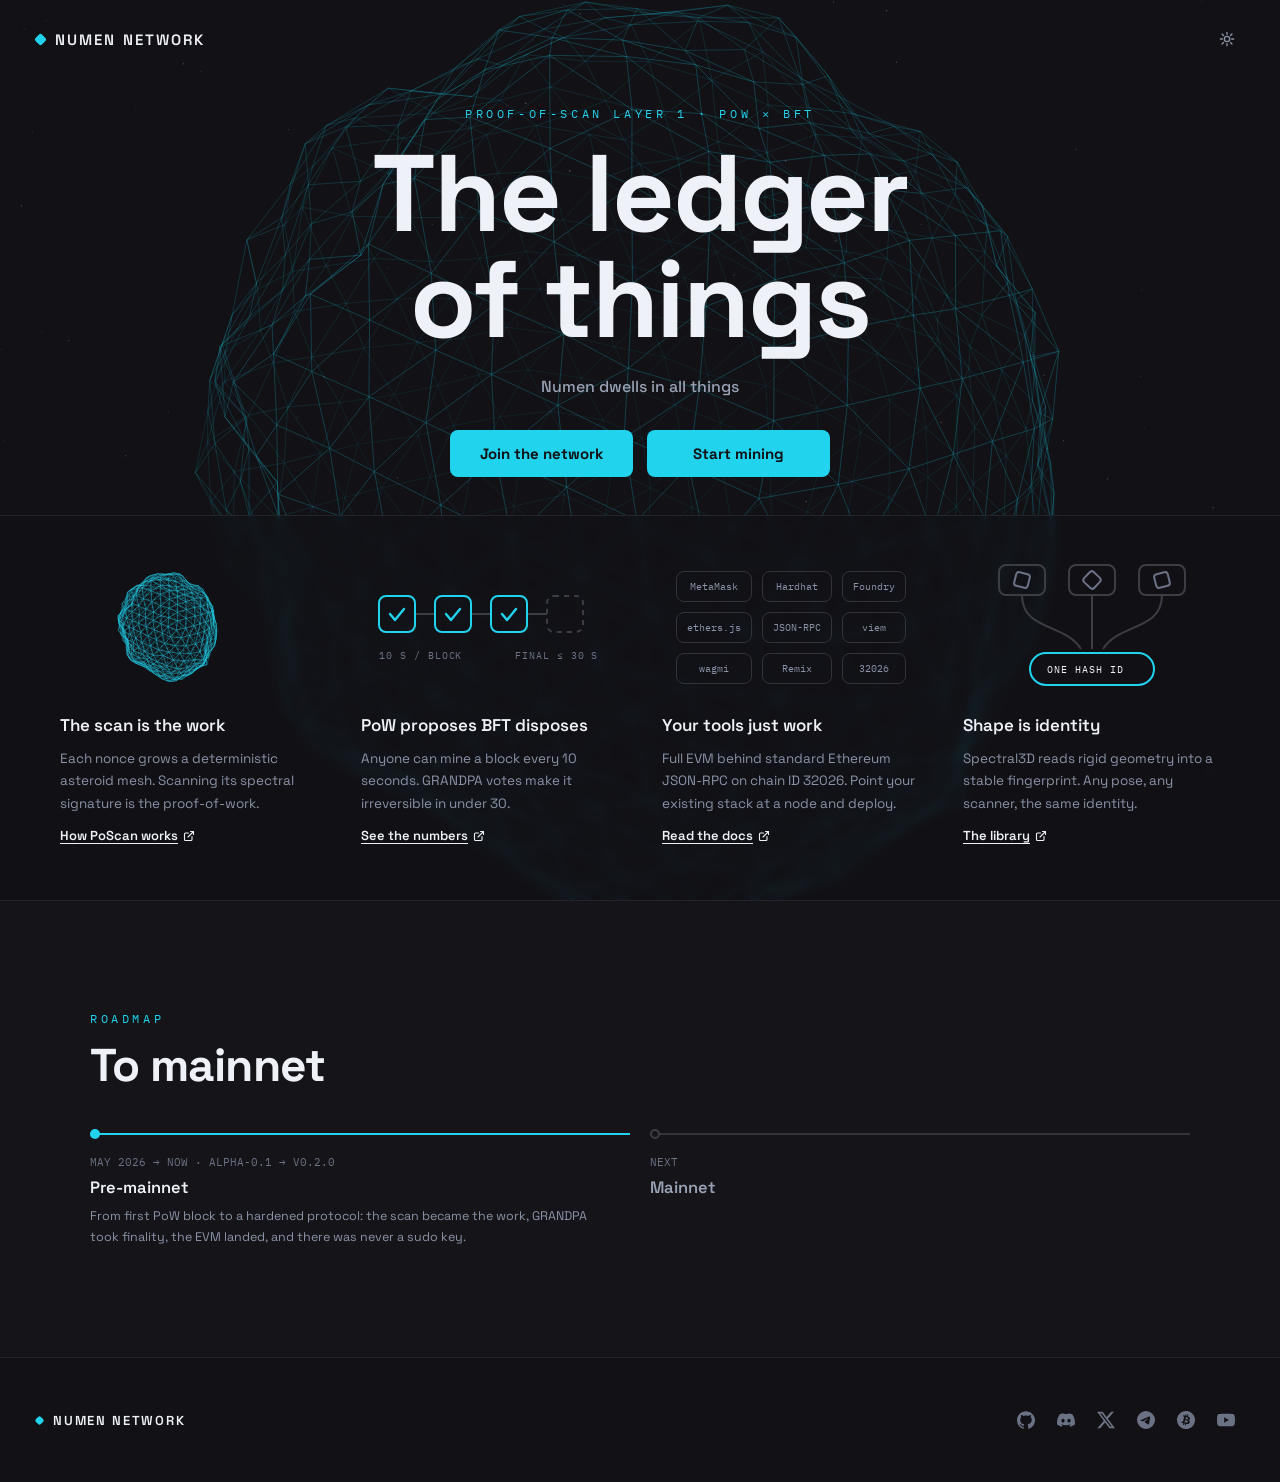
==== index.html @ ad9d14f1 "Initial commit" ====
<!DOCTYPE html>
<html lang="en">
<head>
<meta charset="utf-8">
<meta name="viewport" content="width=device-width, initial-scale=1">
<title>Numen · Proof-of-Scan Layer 1</title>
<meta name="description" content="Every nonce grows a unique 3D asteroid, and its spectral scan is the proof. 10-second blocks, BFT finality, full EVM.">
<meta property="og:type" content="website">
<meta property="og:title" content="Numen · Proof-of-Scan Layer 1">
<meta property="og:description" content="Every nonce grows a unique 3D asteroid, and its spectral scan is the proof. 10-second blocks, BFT finality, full EVM.">
<meta property="og:url" content="https://numen-network.org/">
<meta property="og:image" content="https://numen-network.org/og.png">
<meta name="twitter:card" content="summary_large_image">
<meta name="twitter:site" content="@numen_network">
<link rel="canonical" href="https://numen-network.org/">
<link rel="icon" href="data:image/svg+xml,%3Csvg xmlns='http://www.w3.org/2000/svg' viewBox='0 0 16 16'%3E%3Crect x='4' y='4' width='8' height='8' rx='1.5' fill='%2322d3ee' transform='rotate(45 8 8)'/%3E%3C/svg%3E">
<link rel="preconnect" href="https://fonts.googleapis.com">
<link rel="preconnect" href="https://fonts.gstatic.com" crossorigin>
<link href="https://fonts.googleapis.com/css2?family=Space+Grotesk:wght@500;600;700&family=IBM+Plex+Mono:wght@400;500&display=swap" rel="stylesheet">
<link rel="stylesheet" href="style.css">
<script>if (localStorage.getItem('numen-theme') === 'light') document.documentElement.dataset.theme = 'light';</script>
<script src="asteroid.js" defer></script>
</head>
<body>

<canvas id="sky"></canvas>

<div class="page">

  <nav class="nav">
    <a class="logo" href="index.html">
      <div class="logo-mark"></div>
      <span class="logo-name">NUMEN network</span>
    </a>
    <button class="theme-toggle" type="button" aria-label="Toggle theme">
      <svg class="ic-sun" width="16" height="16" viewBox="0 0 24 24" fill="none" stroke="currentColor" stroke-width="2" stroke-linecap="round"><circle cx="12" cy="12" r="4"/><path d="M12 2v3M12 19v3M2 12h3M19 12h3M4.6 4.6l2.1 2.1M17.3 17.3l2.1 2.1M19.4 4.6l-2.1 2.1M6.7 17.3l-2.1 2.1"/></svg>
      <svg class="ic-moon" width="16" height="16" viewBox="0 0 24 24" fill="none" stroke="currentColor" stroke-width="2" stroke-linecap="round" stroke-linejoin="round"><path d="M21 12.8A9 9 0 1 1 11.2 3a7 7 0 0 0 9.8 9.8z"/></svg>
    </button>
  </nav>

  <main>

    <div class="first">

    <header class="hero">
      <div class="hero-inner">
        <div class="kicker">Proof-of-Scan Layer 1 · PoW × BFT</div>
        <h1>The ledger<br>of things</h1>
        <p class="hero-sub">Numen dwells in all things</p>
        <div class="cta-row">
          <a class="btn-primary" href="network.html#join">Join the network</a>
          <a class="btn-primary" href="network.html#mine">Start mining</a>
        </div>
      </div>
    </header>

    <section id="network" class="cards">
      <div class="cards-grid">

        <div class="item">
          <div class="item-vis">
            <canvas id="rock" width="260" height="150"></canvas>
          </div>
          <h3>The scan is the work</h3>
          <p>Each nonce grows a deterministic asteroid mesh. Scanning its spectral signature is the proof-of-work.</p>
          <a class="item-link" href="network.html#poscan">How PoScan works<svg width="12" height="12" viewBox="0 0 24 24" fill="none" stroke="currentColor" stroke-width="2.2" stroke-linecap="round" stroke-linejoin="round"><path d="M18 13v6a2 2 0 0 1-2 2H5a2 2 0 0 1-2-2V8a2 2 0 0 1 2-2h6"/><path d="M15 3h6v6M10 14 21 3"/></svg></a>
        </div>

        <div class="item">
          <div class="item-vis">
            <svg width="230" height="130" viewBox="0 0 230 130" fill="none">
              <path d="M40 52h20M96 52h20M152 52h20" style="stroke:var(--line4)" stroke-width="2"/>
              <rect x="4" y="34" width="36" height="36" rx="7" style="stroke:var(--accent)" stroke-width="2" fill="none"/>
              <rect x="60" y="34" width="36" height="36" rx="7" style="stroke:var(--accent)" stroke-width="2" fill="none"/>
              <rect x="116" y="34" width="36" height="36" rx="7" style="stroke:var(--accent)" stroke-width="2" fill="none"/>
              <rect x="172" y="34" width="36" height="36" rx="7" style="stroke:var(--line4)" stroke-width="2" stroke-dasharray="5 5" fill="none"/>
              <path d="M15 52l5 6 9-11" style="stroke:var(--accent)" stroke-width="2.4" stroke-linecap="round" stroke-linejoin="round"/>
              <path d="M71 52l5 6 9-11" style="stroke:var(--accent)" stroke-width="2.4" stroke-linecap="round" stroke-linejoin="round"/>
              <path d="M127 52l5 6 9-11" style="stroke:var(--accent)" stroke-width="2.4" stroke-linecap="round" stroke-linejoin="round"/>
              <text x="4" y="97" class="vis-note">10 S / BLOCK</text>
              <text x="140" y="97" class="vis-note">FINAL ≤ 30 S</text>
            </svg>
          </div>
          <h3>PoW proposes BFT disposes</h3>
          <p>Anyone can mine a block every 10 seconds. GRANDPA votes make it irreversible in under 30.</p>
          <a class="item-link" href="network.html#consensus">See the numbers<svg width="12" height="12" viewBox="0 0 24 24" fill="none" stroke="currentColor" stroke-width="2.2" stroke-linecap="round" stroke-linejoin="round"><path d="M18 13v6a2 2 0 0 1-2 2H5a2 2 0 0 1-2-2V8a2 2 0 0 1 2-2h6"/><path d="M15 3h6v6M10 14 21 3"/></svg></a>
        </div>

        <div class="item">
          <div class="item-vis">
            <div class="tool-grid">
              <span class="tool">MetaMask</span>
              <span class="tool">Hardhat</span>
              <span class="tool">Foundry</span>
              <span class="tool">ethers.js</span>
              <span class="tool">JSON-RPC</span>
              <span class="tool">viem</span>
              <span class="tool">wagmi</span>
              <span class="tool">Remix</span>
              <span class="tool">32026</span>
            </div>
          </div>
          <h3>Your tools just work</h3>
          <p>Full EVM behind standard Ethereum JSON-RPC on chain ID 32026. Point your existing stack at a node and deploy.</p>
          <a class="item-link" href="https://github.com/numen-network/numen#readme" target="_blank" rel="noopener">Read the docs<svg width="12" height="12" viewBox="0 0 24 24" fill="none" stroke="currentColor" stroke-width="2.2" stroke-linecap="round" stroke-linejoin="round"><path d="M18 13v6a2 2 0 0 1-2 2H5a2 2 0 0 1-2-2V8a2 2 0 0 1 2-2h6"/><path d="M15 3h6v6M10 14 21 3"/></svg></a>
        </div>

        <div class="item">
          <div class="item-vis">
            <svg width="230" height="140" viewBox="0 0 230 140" fill="none">
              <rect x="22" y="8" width="46" height="30" rx="7" style="stroke:var(--line4)" stroke-width="2" fill="none"/>
              <rect x="92" y="8" width="46" height="30" rx="7" style="stroke:var(--line4)" stroke-width="2" fill="none"/>
              <rect x="162" y="8" width="46" height="30" rx="7" style="stroke:var(--line4)" stroke-width="2" fill="none"/>
              <rect x="38" y="16" width="14" height="14" rx="3" style="stroke:var(--dim)" stroke-width="2" fill="none" transform="rotate(14 45 23)"/>
              <rect x="108" y="16" width="14" height="14" rx="3" style="stroke:var(--dim)" stroke-width="2" fill="none" transform="rotate(43 115 23)"/>
              <rect x="178" y="16" width="14" height="14" rx="3" style="stroke:var(--dim)" stroke-width="2" fill="none" transform="rotate(76 185 23)"/>
              <path d="M45 38C45 74 88 66 104 92M115 38v54M185 38c0 36-43 28-59 54" style="stroke:var(--line4)" stroke-width="2"/>
              <rect x="53" y="96" width="124" height="32" rx="16" style="stroke:var(--accent)" stroke-width="2" fill="none"/>
              <text x="70" y="116" class="vis-note" style="fill:var(--ink)">ONE HASH ID</text>
            </svg>
          </div>
          <h3>Shape is identity</h3>
          <p>Spectral3D reads rigid geometry into a stable fingerprint. Any pose, any scanner, the same identity.</p>
          <a class="item-link" href="network.html#vision">The library<svg width="12" height="12" viewBox="0 0 24 24" fill="none" stroke="currentColor" stroke-width="2.2" stroke-linecap="round" stroke-linejoin="round"><path d="M18 13v6a2 2 0 0 1-2 2H5a2 2 0 0 1-2-2V8a2 2 0 0 1 2-2h6"/><path d="M15 3h6v6M10 14 21 3"/></svg></a>
        </div>

      </div>
    </section>

    </div>

    <section id="roadmap" class="roadmap">
      <div class="wrap">
        <div class="eyebrow">Roadmap</div>
        <h2>To mainnet</h2>
        <div class="rm-grid">
          <div class="rm">
            <div class="rm-date">MAY 2026 → NOW · ALPHA-0.1 → V0.2.0</div>
            <h3>Pre-mainnet</h3>
            <p>From first PoW block to a hardened protocol: the scan became the work, GRANDPA took finality, the EVM landed, and there was never a sudo key.</p>
          </div>
          <div class="rm next">
            <div class="rm-date">NEXT</div>
            <h3>Mainnet</h3>
          </div>
        </div>
      </div>
    </section>

  </main>

  <footer class="footer">
    <div class="logo">
      <div class="logo-mark"></div>
      <span class="logo-name">NUMEN network</span>
    </div>
    <a class="foot-icon" href="https://github.com/numen-network/numen" target="_blank" rel="noopener" aria-label="GitHub"><svg width="18" height="18" viewBox="0 0 24 24" fill="currentColor"><path d="M12 .297c-6.63 0-12 5.373-12 12 0 5.303 3.438 9.8 8.205 11.385.6.113.82-.258.82-.577 0-.285-.01-1.04-.015-2.04-3.338.724-4.042-1.61-4.042-1.61C4.422 18.07 3.633 17.7 3.633 17.7c-1.087-.744.084-.729.084-.729 1.205.084 1.838 1.236 1.838 1.236 1.07 1.835 2.809 1.305 3.495.998.108-.776.417-1.305.76-1.605-2.665-.3-5.466-1.332-5.466-5.93 0-1.31.465-2.38 1.235-3.22-.135-.303-.54-1.523.105-3.176 0 0 1.005-.322 3.3 1.23.96-.267 1.98-.399 3-.405 1.02.006 2.04.138 3 .405 2.28-1.552 3.285-1.23 3.285-1.23.645 1.653.24 2.873.12 3.176.765.84 1.23 1.91 1.23 3.22 0 4.61-2.805 5.625-5.475 5.92.42.36.81 1.096.81 2.22 0 1.606-.015 2.896-.015 3.286 0 .315.21.69.825.57C20.565 22.092 24 17.592 24 12.297c0-6.627-5.373-12-12-12"/></svg></a>
    <a class="foot-icon" href="https://discord.gg/ajPKdvrvJK" target="_blank" rel="noopener" aria-label="Discord"><svg width="18" height="18" viewBox="0 0 24 24" fill="currentColor"><path d="M20.317 4.37a19.791 19.791 0 0 0-4.885-1.515.074.074 0 0 0-.079.037c-.21.375-.444.865-.608 1.25a18.27 18.27 0 0 0-5.487 0 12.64 12.64 0 0 0-.617-1.25.077.077 0 0 0-.079-.037A19.736 19.736 0 0 0 3.677 4.37a.07.07 0 0 0-.032.027C.533 9.046-.32 13.58.099 18.058a.082.082 0 0 0 .031.056 19.9 19.9 0 0 0 5.993 3.03.078.078 0 0 0 .084-.028 14.09 14.09 0 0 0 1.226-1.994.076.076 0 0 0-.041-.106 13.107 13.107 0 0 1-1.872-.892.077.077 0 0 1-.008-.128 10.2 10.2 0 0 0 .372-.292.074.074 0 0 1 .077-.01c3.928 1.793 8.18 1.793 12.062 0a.074.074 0 0 1 .078.01c.12.098.246.198.373.292a.077.077 0 0 1-.006.127 12.299 12.299 0 0 1-1.873.892.077.077 0 0 0-.041.107c.36.698.772 1.362 1.225 1.993a.076.076 0 0 0 .084.028 19.839 19.839 0 0 0 6.002-3.03.077.077 0 0 0 .032-.054c.5-5.177-.838-9.674-3.549-13.66a.061.061 0 0 0-.031-.03zM8.02 15.33c-1.182 0-2.157-1.085-2.157-2.419 0-1.333.955-2.419 2.157-2.419 1.21 0 2.176 1.096 2.157 2.42 0 1.333-.956 2.418-2.157 2.418zm7.975 0c-1.183 0-2.157-1.085-2.157-2.419 0-1.333.955-2.419 2.157-2.419 1.21 0 2.176 1.096 2.157 2.42 0 1.333-.946 2.418-2.157 2.418z"/></svg></a>
    <a class="foot-icon" href="https://x.com/numen_network" target="_blank" rel="noopener" aria-label="X"><svg width="18" height="18" viewBox="0 0 24 24" fill="currentColor"><path d="M18.901 1.153h3.68l-8.04 9.19L24 22.846h-7.406l-5.8-7.584-6.638 7.584H.474l8.6-9.83L0 1.154h7.594l5.243 6.932ZM17.61 20.644h2.039L6.486 3.24H4.298Z"/></svg></a>
    <a class="foot-icon" href="https://t.me/numen_network" target="_blank" rel="noopener" aria-label="Telegram"><svg width="18" height="18" viewBox="0 0 24 24" fill="currentColor"><path d="M11.944 0A12 12 0 0 0 0 12a12 12 0 0 0 12 12 12 12 0 0 0 12-12A12 12 0 0 0 12 0a12 12 0 0 0-.056 0zm4.962 7.224c.1-.002.321.023.465.14a.506.506 0 0 1 .171.325c.016.093.036.306.02.472-.18 1.898-.962 6.502-1.36 8.627-.168.9-.499 1.201-.82 1.23-.696.065-1.225-.46-1.9-.902-1.056-.693-1.653-1.124-2.678-1.8-1.185-.78-.417-1.21.258-1.91.177-.184 3.247-2.977 3.307-3.23.007-.032.014-.15-.056-.212s-.174-.041-.249-.024c-.106.024-1.793 1.14-5.061 3.345-.48.33-.913.49-1.302.48-.428-.008-1.252-.241-1.865-.44-.752-.245-1.349-.374-1.297-.789.027-.216.325-.437.893-.663 3.498-1.524 5.83-2.529 6.998-3.014 3.332-1.386 4.025-1.627 4.476-1.635z"/></svg></a>
    <a class="foot-icon" href="https://bitcointalk.org/index.php?action=profile;u=3763959" target="_blank" rel="noopener" aria-label="Bitcointalk"><svg width="18" height="18" viewBox="0 0 24 24" fill="currentColor"><path d="M23.638 14.904c-1.602 6.43-8.113 10.34-14.542 8.736C2.67 22.05-1.244 15.525.362 9.105 1.962 2.67 8.475-1.243 14.9.358c6.43 1.605 10.342 8.115 8.738 14.548v-.002zm-6.35-4.613c.24-1.59-.974-2.45-2.64-3.03l.54-2.153-1.315-.33-.525 2.107c-.345-.087-.705-.167-1.064-.25l.526-2.127-1.32-.33-.54 2.165c-.285-.067-.565-.132-.84-.2l-1.815-.45-.35 1.407s.975.225.955.236c.535.136.63.486.615.766l-1.477 5.92c-.075.166-.24.406-.614.314.015.02-.96-.24-.96-.24l-.66 1.51 1.71.426.93.242-.54 2.19 1.32.327.54-2.17c.36.1.705.19 1.05.273l-.51 2.154 1.32.33.545-2.19c2.24.427 3.93.257 4.64-1.774.57-1.637-.03-2.58-1.217-3.196.854-.193 1.5-.76 1.68-1.93h.01zm-3.01 4.22c-.404 1.64-3.157.75-4.05.53l.72-2.9c.896.23 3.757.67 3.33 2.37zm.41-4.24c-.37 1.49-2.662.735-3.405.55l.654-2.64c.744.18 3.137.524 2.75 2.084v.006z"/></svg></a>
    <a class="foot-icon" href="https://www.youtube.com/@numen_network" target="_blank" rel="noopener" aria-label="YouTube"><svg width="18" height="18" viewBox="0 0 24 24" fill="currentColor"><path d="M23.498 6.186a3.016 3.016 0 0 0-2.122-2.136C19.505 3.545 12 3.545 12 3.545s-7.505 0-9.377.505A3.017 3.017 0 0 0 .502 6.186C0 8.07 0 12 0 12s0 3.93.502 5.814a3.016 3.016 0 0 0 2.122 2.136c1.871.505 9.376.505 9.376.505s7.505 0 9.377-.505a3.015 3.015 0 0 0 2.122-2.136C24 15.93 24 12 24 12s0-3.93-.502-5.814zM9.545 15.568V8.432L15.818 12l-6.273 3.568z"/></svg></a>
  </footer>

</div>

<script>
document.querySelector('.theme-toggle').addEventListener('click', () => {
  const light = document.documentElement.dataset.theme !== 'light';
  if (light) document.documentElement.dataset.theme = 'light';
  else delete document.documentElement.dataset.theme;
  localStorage.setItem('numen-theme', light ? 'light' : 'dark');
  if (window.__rockStill) window.__rockStill();
});
</script>

</body>
</html>
---- style.css ----
:root {
  --accent: #22d3ee;
  --bg: #121216;
  --bg2: #26262a;
  --bg3: #16161a;
  --ink: #eef1f7;
  --lead: #9aa3b5;
  --body: #8b93a7;
  --dim: #6b7284;
  --line: #232329;
  --line2: #2a2a31;
  --line3: #33333b;
  --line4: #3d3d46;
  --mono: 'IBM Plex Mono', monospace;
}

html { scroll-behavior: smooth; }

body {
  margin: 0;
  background: var(--bg);
  color: var(--ink);
  font-family: 'Space Grotesk', system-ui, sans-serif;
  -webkit-font-smoothing: antialiased;
}

::selection { background: rgba(120, 200, 255, .25); }

a { color: inherit; text-decoration: none; }

#sky {
  position: fixed;
  inset: 0;
  width: 100%;
  height: 100%;
  z-index: 0;
  display: block;
}

.page { position: relative; z-index: 1; }

.wrap { max-width: 1100px; margin: 0 auto; }

h2 {
  margin: 0 0 14px;
  font-size: clamp(30px, 4.5vw, 46px);
  line-height: 1.02;
  letter-spacing: -.02em;
  font-weight: 700;
}

.kicker, .eyebrow {
  font-family: var(--mono);
  font-size: 12px;
  letter-spacing: .3em;
  text-transform: uppercase;
  color: var(--accent);
}

.eyebrow { margin-bottom: 16px; }

.lead {
  margin: 0 0 44px;
  max-width: 640px;
  font-size: 15px;
  line-height: 1.7;
  color: var(--lead);
}

.nav {
  position: fixed;
  top: 0;
  left: 0;
  right: 0;
  z-index: 5;
  display: flex;
  align-items: center;
  gap: 26px;
  padding: 22px 36px;
}

.logo { display: flex; align-items: center; gap: 10px; }
.nav .logo { margin-right: auto; }

.logo-mark {
  width: 9px;
  height: 9px;
  background: var(--accent);
  border-radius: 2px;
  transform: rotate(45deg);
}

.logo-name {
  font-weight: 600;
  font-size: 15px;
  letter-spacing: .14em;
  text-transform: uppercase;
}

.theme-toggle {
  display: grid;
  place-items: center;
  width: 34px;
  height: 34px;
  padding: 0;
  border: 0;
  background: none;
  color: var(--body);
  cursor: pointer;
}

.theme-toggle:hover { color: var(--ink); }

.theme-toggle .ic-moon { display: none; }

html[data-theme="light"] .theme-toggle .ic-sun { display: none; }

html[data-theme="light"] .theme-toggle .ic-moon { display: block; }

.first {
  min-height: 100vh;
  display: grid;
  grid-template-rows: 1fr auto;
}

.hero {
  position: relative;
  display: grid;
  place-items: center;
  text-align: center;
  padding: 96px 24px 28px;
  box-sizing: border-box;
}

.hero-inner {
  display: flex;
  flex-direction: column;
  align-items: center;
  gap: 20px;
  max-width: 980px;
  margin: 0 auto;
}

.hero h1 {
  margin: 0;
  font-size: clamp(46px, 8.5vw, 112px);
  line-height: .98;
  letter-spacing: -.02em;
  font-weight: 700;
  text-wrap: balance;
}

.hero-sub {
  margin: 0;
  max-width: 600px;
  font-size: 16px;
  line-height: 1.65;
  color: var(--lead);
  font-weight: 500;
}

.hero .cta-row { margin-top: 10px; }

.cards {
  background: rgba(18, 18, 22, .55);
  border-top: 1px solid var(--line);
  padding: 36px 36px 56px;
  -webkit-backdrop-filter: blur(4px);
  backdrop-filter: blur(4px);
}

.cards-grid {
  max-width: 1160px;
  margin: 0 auto;
  display: grid;
  grid-template-columns: repeat(auto-fit, minmax(240px, 1fr));
  gap: 48px 44px;
}

.item {
  display: flex;
  flex-direction: column;
  gap: 12px;
}

.item-vis {
  height: 150px;
  display: flex;
  align-items: center;
  justify-content: center;
}

.item-vis canvas { display: block; width: 100%; height: 100%; }

.item h3 { margin: 0; font-size: 17px; font-weight: 600; }

.item p {
  margin: 0;
  font-size: 13.5px;
  line-height: 1.65;
  color: var(--body);
  flex: 1;
}

.item-link {
  font-size: 13px;
  font-weight: 600;
  text-decoration: underline;
  text-underline-offset: 3px;
}

.item-link:hover { color: var(--accent); }

.item-link svg { margin-left: 5px; vertical-align: -1.5px; }

.tool-grid {
  display: grid;
  grid-template-columns: repeat(3, auto);
  gap: 10px;
}

.tool {
  font-family: var(--mono);
  font-size: 10px;
  color: var(--body);
  border: 1px solid var(--line3);
  border-radius: 8px;
  padding: 8px 10px;
  text-align: center;
}

.vis-note {
  font-family: var(--mono);
  font-size: 9.5px;
  letter-spacing: .1em;
  fill: var(--dim);
}

.roadmap {
  background: rgba(22, 22, 26, .85);
  border-top: 1px solid var(--line);
  padding: 110px 36px;
  -webkit-backdrop-filter: blur(4px);
  backdrop-filter: blur(4px);
}

.roadmap h2 { margin-bottom: 44px; }

.rm-grid {
  display: grid;
  grid-template-columns: repeat(auto-fit, minmax(220px, 1fr));
  gap: 28px 20px;
}

.rm {
  position: relative;
  border-top: 2px solid var(--accent);
  padding: 20px 12px 0 0;
}

.rm::before {
  content: '';
  position: absolute;
  top: -6px;
  left: 0;
  width: 10px;
  height: 10px;
  border-radius: 50%;
  background: var(--accent);
}

.rm.next { border-top-color: var(--line3); }

.rm.next::before {
  background: var(--bg3);
  border: 2px solid var(--line4);
  box-sizing: border-box;
}

.rm-date {
  font-family: var(--mono);
  font-size: 11px;
  color: var(--dim);
  margin-bottom: 8px;
}

.rm h3 { margin: 0 0 8px; font-size: 16.5px; font-weight: 600; }

.rm.next h3 { color: var(--lead); }

.rm p { margin: 0; font-size: 12.5px; line-height: 1.65; color: var(--body); }

.cta-row {
  display: grid;
  grid-auto-flow: column;
  grid-auto-columns: 1fr;
  gap: 14px;
}

@media (max-width: 480px) {
  .cta-row { grid-auto-flow: row; }
}

.btn-primary {
  padding: 14px 30px;
  background: var(--accent);
  color: var(--bg);
  border-radius: 8px;
  font-size: 15px;
  font-weight: 700;
  text-align: center;
}

.btn-primary:hover { filter: brightness(1.12); }

.p2-hero {
  padding: 150px 36px 60px;
}

.p2-hero h1 {
  margin: 0 0 16px;
  font-size: clamp(38px, 6vw, 76px);
  line-height: 1;
  letter-spacing: -.02em;
  font-weight: 700;
}

.p2-hero .hero-sub {
  margin: 0;
  max-width: 620px;
}

.subnav {
  position: sticky;
  top: 78px;
  z-index: 4;
  padding: 14px 36px;
  border-top: 1px solid var(--line);
  border-bottom: 1px solid var(--line);
}

.subnav::before {
  content: '';
  position: absolute;
  inset: 0;
  z-index: -1;
  background: rgba(18, 18, 22, .8);
  -webkit-backdrop-filter: blur(8px);
  backdrop-filter: blur(8px);
}

.subnav.stuck::before { top: -80px; }

.subnav-inner {
  max-width: 1100px;
  margin: 0 auto;
  display: flex;
  align-items: center;
  gap: 22px;
  overflow-x: auto;
}

.poscan, .consensus, .vision, .join, .mine { scroll-margin-top: 132px; }

.subnav-label {
  font-family: var(--mono);
  font-size: 10.5px;
  letter-spacing: .18em;
  text-transform: uppercase;
  color: var(--dim);
  padding-right: 22px;
  border-right: 1px solid var(--line3);
  white-space: nowrap;
}

.subnav a {
  font-size: 13px;
  font-weight: 600;
  color: var(--body);
  white-space: nowrap;
  padding: 4px 0;
  border-bottom: 2px solid transparent;
}

.subnav a:hover { color: var(--ink); }

.subnav a.active { color: var(--ink); border-bottom-color: var(--ink); }

.poscan {
  background: rgba(22, 22, 26, .85);
  padding: 70px 36px;
  -webkit-backdrop-filter: blur(4px);
  backdrop-filter: blur(4px);
}

.steps {
  display: grid;
  grid-template-columns: repeat(auto-fit, minmax(200px, 1fr));
  gap: 14px;
}

.step {
  border: 1px solid var(--line2);
  border-radius: 10px;
  padding: 20px 18px;
  background: var(--bg2);
}

.step:hover { border-color: var(--line4); }

.step-label {
  font-family: var(--mono);
  font-size: 11px;
  color: var(--accent);
  margin-bottom: 10px;
}

.step-code {
  font-family: var(--mono);
  font-size: 12px;
  color: var(--ink);
  margin-bottom: 10px;
  word-break: break-word;
}

.step p { margin: 0; font-size: 12.5px; line-height: 1.65; color: var(--body); }

.consensus {
  background: rgba(30, 30, 34, .85);
  border-top: 1px solid var(--line);
  padding: 70px 36px;
  -webkit-backdrop-filter: blur(4px);
  backdrop-filter: blur(4px);
}

.duo {
  display: grid;
  grid-template-columns: repeat(auto-fit, minmax(300px, 1fr));
  gap: 14px;
}

.panel {
  border: 1px solid var(--line2);
  border-radius: 12px;
  padding: 28px;
  background: var(--bg2);
}

.panel-label {
  font-family: var(--mono);
  font-size: 11px;
  letter-spacing: .2em;
  color: var(--accent);
  margin-bottom: 8px;
}

.panel h3 { margin: 0 0 18px; font-size: 21px; font-weight: 600; }

.spec {
  display: flex;
  justify-content: space-between;
  gap: 12px;
  padding: 10px 0;
  border-top: 1px solid var(--line);
}

.spec span { font-size: 13px; color: var(--body); }

.spec .val { font-family: var(--mono); font-size: 12px; color: var(--ink); }

.asert {
  border: 1px solid var(--line2);
  border-radius: 12px;
  padding: 26px 28px;
  background: var(--bg2);
  margin-top: 14px;
}

.asert .panel-label { margin-bottom: 14px; }

.formula {
  font-family: var(--mono);
  font-size: 13px;
  color: var(--ink);
  margin-bottom: 14px;
  overflow-x: auto;
  white-space: nowrap;
}

.asert p {
  margin: 0;
  font-size: 13.5px;
  line-height: 1.7;
  color: var(--body);
  max-width: 780px;
}

.vision {
  background: rgba(18, 18, 22, .92);
  border-top: 1px solid var(--line);
  padding: 70px 36px;
  -webkit-backdrop-filter: blur(4px);
  backdrop-filter: blur(4px);
}

.vs-grid {
  display: grid;
  grid-template-columns: repeat(auto-fit, minmax(300px, 1fr));
  gap: 14px;
  margin-bottom: 14px;
}

.vs-card {
  border: 1px solid var(--line2);
  border-radius: 12px;
  padding: 26px 28px;
  background: var(--bg2);
}

.vs-card h3 { margin: 0 0 8px; font-size: 17px; font-weight: 600; color: var(--body); }

.vs-card p { margin: 0; font-size: 13.5px; line-height: 1.7; color: var(--dim); }

.vs-card.hot {
  border-color: color-mix(in oklab, var(--accent) 45%, #2a2a31);
  background: color-mix(in oklab, var(--accent) 6%, #26262a);
}

.vs-card.hot h3 { color: var(--ink); }
.vs-card.hot p { color: var(--body); }

.vlist { border-top: 1px solid var(--line3); }

.vrow {
  display: flex;
  gap: 18px;
  align-items: baseline;
  padding: 16px 4px;
  border-bottom: 1px solid var(--line);
  flex-wrap: wrap;
}

.vnum { font-family: var(--mono); font-size: 14px; color: var(--accent); font-weight: 500; }

.vname { font-size: 15.5px; font-weight: 600; }

.vnote {
  margin-left: auto;
  font-family: var(--mono);
  font-size: 11.5px;
  color: var(--dim);
}

.join {
  background: rgba(30, 30, 34, .85);
  border-top: 1px solid var(--line);
  padding: 70px 36px;
  -webkit-backdrop-filter: blur(4px);
  backdrop-filter: blur(4px);
}

.mine {
  background: rgba(22, 22, 26, .85);
  border-top: 1px solid var(--line);
  padding: 70px 36px;
  -webkit-backdrop-filter: blur(4px);
  backdrop-filter: blur(4px);
}

.quickcard {
  border: 1px solid var(--line2);
  border-radius: 14px;
  padding: 26px 28px;
  background: var(--bg2);
}

.pill {
  display: inline-block;
  font-family: var(--mono);
  font-size: 11px;
  color: var(--body);
  border: 1px solid var(--line3);
  border-radius: 999px;
  padding: 6px 13px;
  margin-bottom: 18px;
}

.quickcard h3 { margin: 0 0 8px; font-size: 19px; font-weight: 600; }

.quickcard > p {
  margin: 0 0 18px;
  font-size: 13.5px;
  line-height: 1.7;
  color: var(--body);
}

.cmd {
  display: flex;
  align-items: center;
  gap: 14px;
  font-family: var(--mono);
  font-size: 13px;
  color: var(--ink);
  background: var(--bg);
  border: 1px solid var(--line2);
  border-radius: 10px;
  padding: 14px 16px;
}

.cmd .prompt { color: var(--dim); user-select: none; }

.cmd code { flex: 1; overflow-x: auto; white-space: nowrap; }

.copy {
  display: grid;
  place-items: center;
  border: 0;
  background: none;
  color: var(--dim);
  cursor: pointer;
  padding: 2px;
}

.copy:hover { color: var(--ink); }

.quicklinks {
  display: flex;
  gap: 22px;
  margin-top: 18px;
  flex-wrap: wrap;
}

.footer {
  background: var(--bg);
  border-top: 1px solid var(--line);
  padding: 44px 36px;
  display: flex;
  align-items: center;
  gap: 4px;
  flex-wrap: wrap;
}

.footer .logo-mark { width: 7px; height: 7px; }

.footer .logo-name { font-size: 13px; }

.footer .logo { margin-right: auto; }

.foot-icon {
  display: grid;
  place-items: center;
  width: 36px;
  height: 36px;
  color: var(--dim);
}

.foot-icon:hover { color: var(--ink); }

/* Light theme. Nav button toggles it. Saved in localStorage as numen-theme. */

html[data-theme="light"] {
  --accent: #0891b2;
  --bg: #fafbfd;
  --bg2: #f2f4f8;
  --bg3: #fafbfd;
  --ink: #10131a;
  --lead: #4a5264;
  --body: #5b6375;
  --dim: #8b91a0;
  --line: #e5e8ee;
  --line2: #dde0e8;
  --line3: #cfd4de;
  --line4: #c2c8d4;
}

html[data-theme="light"] ::selection { background: rgba(8, 145, 178, .18); }

html[data-theme="light"] #sky { filter: invert(1) hue-rotate(180deg) contrast(1.15) saturate(1.3); }

html[data-theme="light"] .cards { background: rgba(250, 251, 253, .55); }

html[data-theme="light"] .roadmap { background: rgba(250, 251, 253, .85); }

html[data-theme="light"] .subnav::before { background: rgba(250, 251, 253, .8); }

html[data-theme="light"] .poscan { background: rgba(250, 251, 253, .85); }

html[data-theme="light"] .consensus { background: rgba(242, 244, 248, .85); }

html[data-theme="light"] .vision { background: rgba(250, 251, 253, .92); }

html[data-theme="light"] .join { background: rgba(242, 244, 248, .85); }

html[data-theme="light"] .mine { background: rgba(250, 251, 253, .85); }

html[data-theme="light"] .vs-card.hot {
  border-color: color-mix(in oklab, var(--accent) 45%, #dde0e8);
  background: color-mix(in oklab, var(--accent) 6%, #f2f4f8);
}
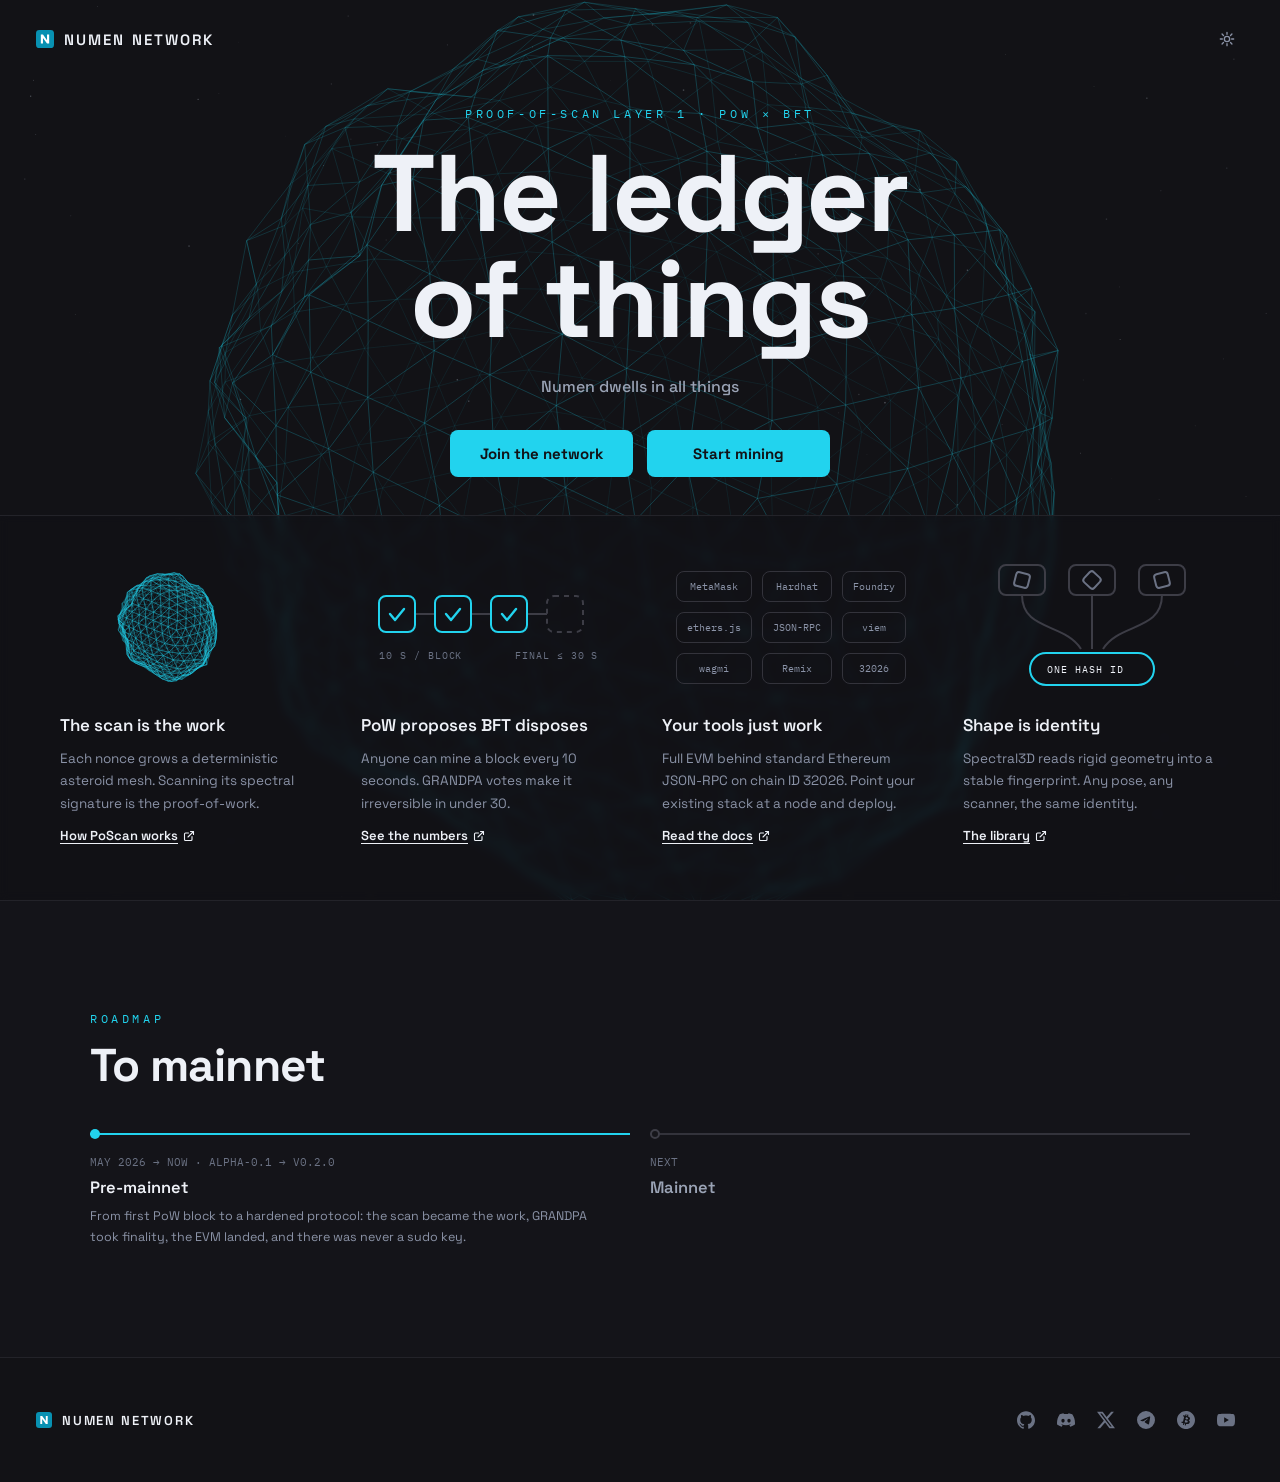
==== commit 75edb28c: "Replace website icon" ====
--- a/index.html
+++ b/index.html
@@ -13,7 +13,7 @@
 <meta name="twitter:card" content="summary_large_image">
 <meta name="twitter:site" content="@numen_network">
 <link rel="canonical" href="https://numen-network.org/">
-<link rel="icon" href="data:image/svg+xml,%3Csvg xmlns='http://www.w3.org/2000/svg' viewBox='0 0 16 16'%3E%3Crect x='4' y='4' width='8' height='8' rx='1.5' fill='%2322d3ee' transform='rotate(45 8 8)'/%3E%3C/svg%3E">
+<link rel="icon" href="data:image/svg+xml,%3Csvg xmlns='http://www.w3.org/2000/svg' viewBox='0 0 16 16'%3E%3Crect width='16' height='16' rx='3' fill='%230891b2'/%3E%3Cpath d='M4.3 12V4h1.9l3.6 5V4h1.9v8H9.8L6.2 7v5z' fill='%23fff'/%3E%3C/svg%3E">
 <link rel="preconnect" href="https://fonts.googleapis.com">
 <link rel="preconnect" href="https://fonts.gstatic.com" crossorigin>
 <link href="https://fonts.googleapis.com/css2?family=Space+Grotesk:wght@500;600;700&family=IBM+Plex+Mono:wght@400;500&display=swap" rel="stylesheet">
--- a/style.css
+++ b/style.css
@@ -83,11 +83,9 @@
 .nav .logo { margin-right: auto; }
 
 .logo-mark {
-  width: 9px;
-  height: 9px;
-  background: var(--accent);
-  border-radius: 2px;
-  transform: rotate(45deg);
+  width: 18px;
+  height: 18px;
+  background: url("data:image/svg+xml,%3Csvg xmlns='http://www.w3.org/2000/svg' viewBox='0 0 16 16'%3E%3Crect width='16' height='16' rx='3' fill='%230891b2'/%3E%3Cpath d='M4.3 12V4h1.9l3.6 5V4h1.9v8H9.8L6.2 7v5z' fill='%23fff'/%3E%3C/svg%3E") center / contain no-repeat;
 }
 
 .logo-name {
@@ -640,7 +638,7 @@
   flex-wrap: wrap;
 }
 
-.footer .logo-mark { width: 7px; height: 7px; }
+.footer .logo-mark { width: 16px; height: 16px; }
 
 .footer .logo-name { font-size: 13px; }
 
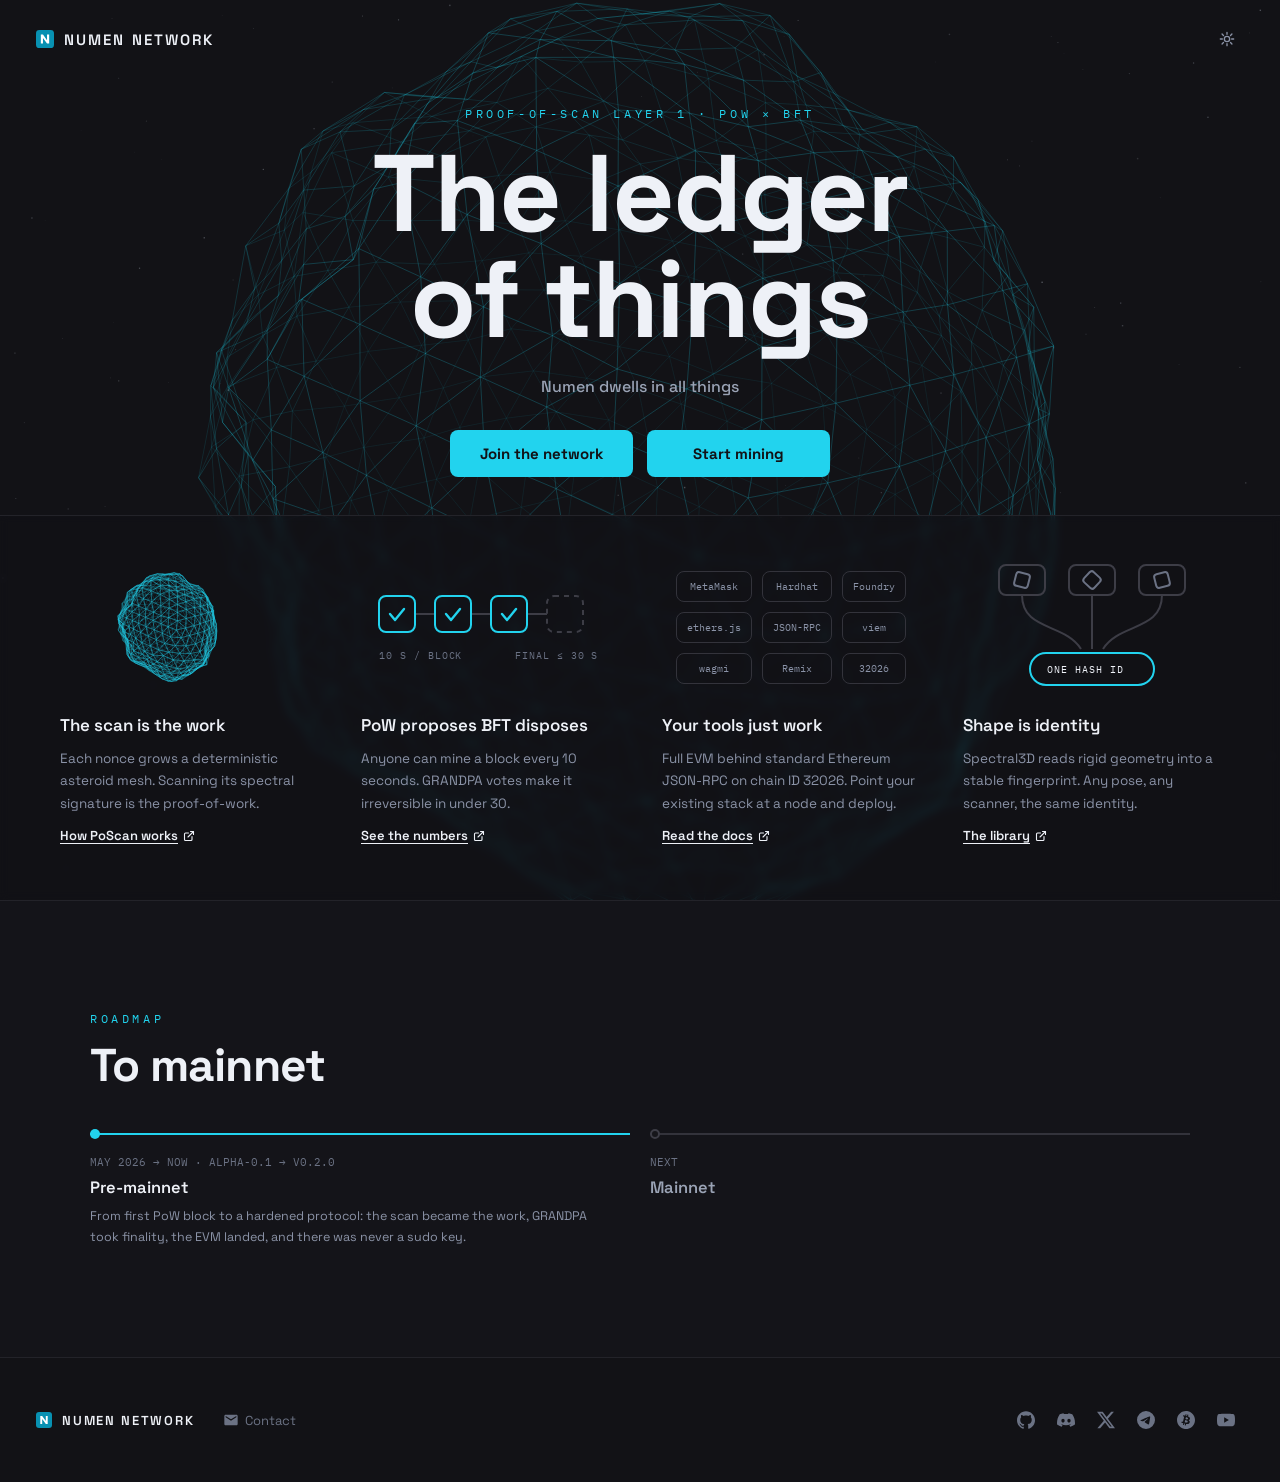
==== commit 66843ac4: "Add contact email to footer" ====
--- a/index.html
+++ b/index.html
@@ -154,6 +154,7 @@
       <div class="logo-mark"></div>
       <span class="logo-name">NUMEN network</span>
     </div>
+    <a class="foot-mail" href="mailto:contact@numen-network.org"><svg width="16" height="16" viewBox="0 0 24 24" fill="currentColor"><path d="M20 4H4c-1.1 0-2 .9-2 2v12c0 1.1.9 2 2 2h16c1.1 0 2-.9 2-2V6c0-1.1-.9-2-2-2zm0 4l-8 5-8-5V6l8 5 8-5v2z"/></svg>Contact</a>
     <a class="foot-icon" href="https://github.com/numen-network/numen" target="_blank" rel="noopener" aria-label="GitHub"><svg width="18" height="18" viewBox="0 0 24 24" fill="currentColor"><path d="M12 .297c-6.63 0-12 5.373-12 12 0 5.303 3.438 9.8 8.205 11.385.6.113.82-.258.82-.577 0-.285-.01-1.04-.015-2.04-3.338.724-4.042-1.61-4.042-1.61C4.422 18.07 3.633 17.7 3.633 17.7c-1.087-.744.084-.729.084-.729 1.205.084 1.838 1.236 1.838 1.236 1.07 1.835 2.809 1.305 3.495.998.108-.776.417-1.305.76-1.605-2.665-.3-5.466-1.332-5.466-5.93 0-1.31.465-2.38 1.235-3.22-.135-.303-.54-1.523.105-3.176 0 0 1.005-.322 3.3 1.23.96-.267 1.98-.399 3-.405 1.02.006 2.04.138 3 .405 2.28-1.552 3.285-1.23 3.285-1.23.645 1.653.24 2.873.12 3.176.765.84 1.23 1.91 1.23 3.22 0 4.61-2.805 5.625-5.475 5.92.42.36.81 1.096.81 2.22 0 1.606-.015 2.896-.015 3.286 0 .315.21.69.825.57C20.565 22.092 24 17.592 24 12.297c0-6.627-5.373-12-12-12"/></svg></a>
     <a class="foot-icon" href="https://discord.gg/ajPKdvrvJK" target="_blank" rel="noopener" aria-label="Discord"><svg width="18" height="18" viewBox="0 0 24 24" fill="currentColor"><path d="M20.317 4.37a19.791 19.791 0 0 0-4.885-1.515.074.074 0 0 0-.079.037c-.21.375-.444.865-.608 1.25a18.27 18.27 0 0 0-5.487 0 12.64 12.64 0 0 0-.617-1.25.077.077 0 0 0-.079-.037A19.736 19.736 0 0 0 3.677 4.37a.07.07 0 0 0-.032.027C.533 9.046-.32 13.58.099 18.058a.082.082 0 0 0 .031.056 19.9 19.9 0 0 0 5.993 3.03.078.078 0 0 0 .084-.028 14.09 14.09 0 0 0 1.226-1.994.076.076 0 0 0-.041-.106 13.107 13.107 0 0 1-1.872-.892.077.077 0 0 1-.008-.128 10.2 10.2 0 0 0 .372-.292.074.074 0 0 1 .077-.01c3.928 1.793 8.18 1.793 12.062 0a.074.074 0 0 1 .078.01c.12.098.246.198.373.292a.077.077 0 0 1-.006.127 12.299 12.299 0 0 1-1.873.892.077.077 0 0 0-.041.107c.36.698.772 1.362 1.225 1.993a.076.076 0 0 0 .084.028 19.839 19.839 0 0 0 6.002-3.03.077.077 0 0 0 .032-.054c.5-5.177-.838-9.674-3.549-13.66a.061.061 0 0 0-.031-.03zM8.02 15.33c-1.182 0-2.157-1.085-2.157-2.419 0-1.333.955-2.419 2.157-2.419 1.21 0 2.176 1.096 2.157 2.42 0 1.333-.956 2.418-2.157 2.418zm7.975 0c-1.183 0-2.157-1.085-2.157-2.419 0-1.333.955-2.419 2.157-2.419 1.21 0 2.176 1.096 2.157 2.42 0 1.333-.946 2.418-2.157 2.418z"/></svg></a>
     <a class="foot-icon" href="https://x.com/numen_network" target="_blank" rel="noopener" aria-label="X"><svg width="18" height="18" viewBox="0 0 24 24" fill="currentColor"><path d="M18.901 1.153h3.68l-8.04 9.19L24 22.846h-7.406l-5.8-7.584-6.638 7.584H.474l8.6-9.83L0 1.154h7.594l5.243 6.932ZM17.61 20.644h2.039L6.486 3.24H4.298Z"/></svg></a>
--- a/style.css
+++ b/style.css
@@ -642,7 +642,17 @@
 
 .footer .logo-name { font-size: 13px; }
 
-.footer .logo { margin-right: auto; }
+.foot-mail {
+  display: inline-flex;
+  align-items: center;
+  gap: 6px;
+  margin-left: 24px;
+  margin-right: auto;
+  font-size: 13px;
+  color: var(--dim);
+}
+
+.foot-mail:hover { color: var(--ink); }
 
 .foot-icon {
   display: grid;
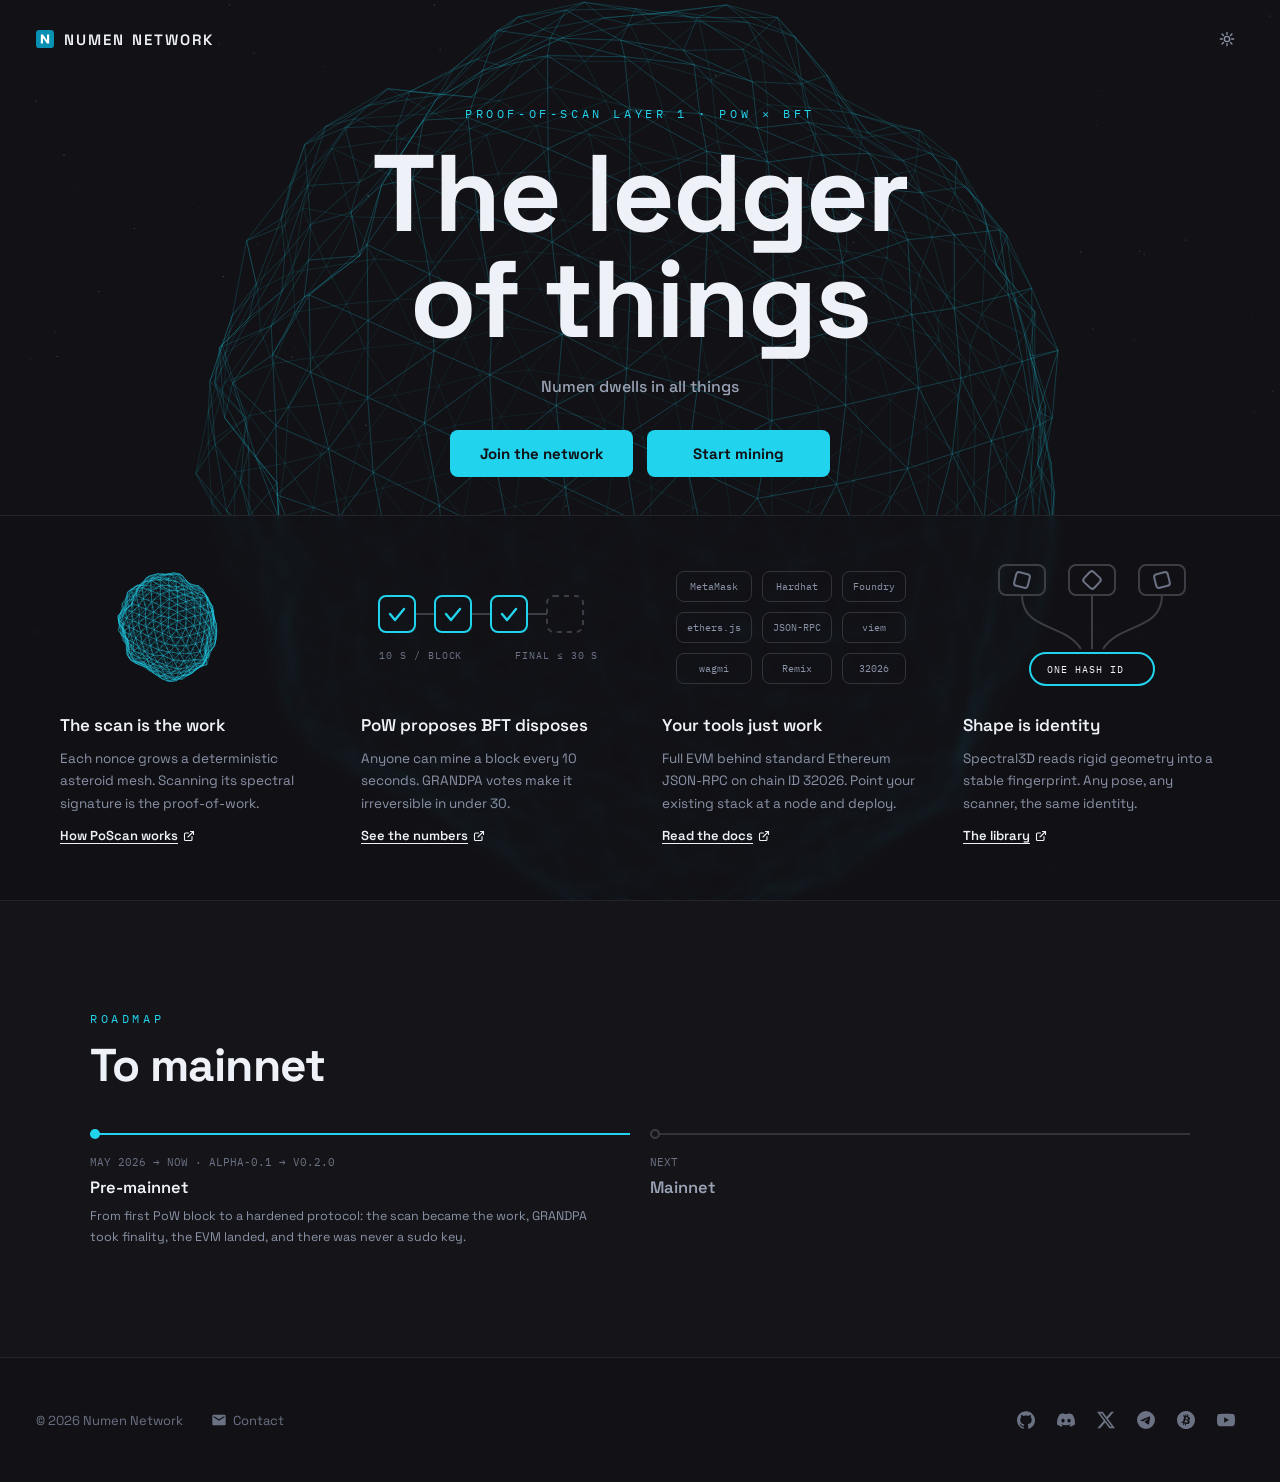
==== commit 950ad6fc: "Replace footer logo name with copyright" ====
--- a/index.html
+++ b/index.html
@@ -150,10 +150,7 @@
   </main>
 
   <footer class="footer">
-    <div class="logo">
-      <div class="logo-mark"></div>
-      <span class="logo-name">NUMEN network</span>
-    </div>
+    <span class="foot-copy">© 2026 Numen Network</span>
     <a class="foot-mail" href="mailto:contact@numen-network.org"><svg width="16" height="16" viewBox="0 0 24 24" fill="currentColor"><path d="M20 4H4c-1.1 0-2 .9-2 2v12c0 1.1.9 2 2 2h16c1.1 0 2-.9 2-2V6c0-1.1-.9-2-2-2zm0 4l-8 5-8-5V6l8 5 8-5v2z"/></svg>Contact</a>
     <a class="foot-icon" href="https://github.com/numen-network/numen" target="_blank" rel="noopener" aria-label="GitHub"><svg width="18" height="18" viewBox="0 0 24 24" fill="currentColor"><path d="M12 .297c-6.63 0-12 5.373-12 12 0 5.303 3.438 9.8 8.205 11.385.6.113.82-.258.82-.577 0-.285-.01-1.04-.015-2.04-3.338.724-4.042-1.61-4.042-1.61C4.422 18.07 3.633 17.7 3.633 17.7c-1.087-.744.084-.729.084-.729 1.205.084 1.838 1.236 1.838 1.236 1.07 1.835 2.809 1.305 3.495.998.108-.776.417-1.305.76-1.605-2.665-.3-5.466-1.332-5.466-5.93 0-1.31.465-2.38 1.235-3.22-.135-.303-.54-1.523.105-3.176 0 0 1.005-.322 3.3 1.23.96-.267 1.98-.399 3-.405 1.02.006 2.04.138 3 .405 2.28-1.552 3.285-1.23 3.285-1.23.645 1.653.24 2.873.12 3.176.765.84 1.23 1.91 1.23 3.22 0 4.61-2.805 5.625-5.475 5.92.42.36.81 1.096.81 2.22 0 1.606-.015 2.896-.015 3.286 0 .315.21.69.825.57C20.565 22.092 24 17.592 24 12.297c0-6.627-5.373-12-12-12"/></svg></a>
     <a class="foot-icon" href="https://discord.gg/ajPKdvrvJK" target="_blank" rel="noopener" aria-label="Discord"><svg width="18" height="18" viewBox="0 0 24 24" fill="currentColor"><path d="M20.317 4.37a19.791 19.791 0 0 0-4.885-1.515.074.074 0 0 0-.079.037c-.21.375-.444.865-.608 1.25a18.27 18.27 0 0 0-5.487 0 12.64 12.64 0 0 0-.617-1.25.077.077 0 0 0-.079-.037A19.736 19.736 0 0 0 3.677 4.37a.07.07 0 0 0-.032.027C.533 9.046-.32 13.58.099 18.058a.082.082 0 0 0 .031.056 19.9 19.9 0 0 0 5.993 3.03.078.078 0 0 0 .084-.028 14.09 14.09 0 0 0 1.226-1.994.076.076 0 0 0-.041-.106 13.107 13.107 0 0 1-1.872-.892.077.077 0 0 1-.008-.128 10.2 10.2 0 0 0 .372-.292.074.074 0 0 1 .077-.01c3.928 1.793 8.18 1.793 12.062 0a.074.074 0 0 1 .078.01c.12.098.246.198.373.292a.077.077 0 0 1-.006.127 12.299 12.299 0 0 1-1.873.892.077.077 0 0 0-.041.107c.36.698.772 1.362 1.225 1.993a.076.076 0 0 0 .084.028 19.839 19.839 0 0 0 6.002-3.03.077.077 0 0 0 .032-.054c.5-5.177-.838-9.674-3.549-13.66a.061.061 0 0 0-.031-.03zM8.02 15.33c-1.182 0-2.157-1.085-2.157-2.419 0-1.333.955-2.419 2.157-2.419 1.21 0 2.176 1.096 2.157 2.42 0 1.333-.956 2.418-2.157 2.418zm7.975 0c-1.183 0-2.157-1.085-2.157-2.419 0-1.333.955-2.419 2.157-2.419 1.21 0 2.176 1.096 2.157 2.42 0 1.333-.946 2.418-2.157 2.418z"/></svg></a>
--- a/style.css
+++ b/style.css
@@ -638,9 +638,7 @@
   flex-wrap: wrap;
 }
 
-.footer .logo-mark { width: 16px; height: 16px; }
-
-.footer .logo-name { font-size: 13px; }
+.foot-copy { font-size: 13px; color: var(--dim); }
 
 .foot-mail {
   display: inline-flex;
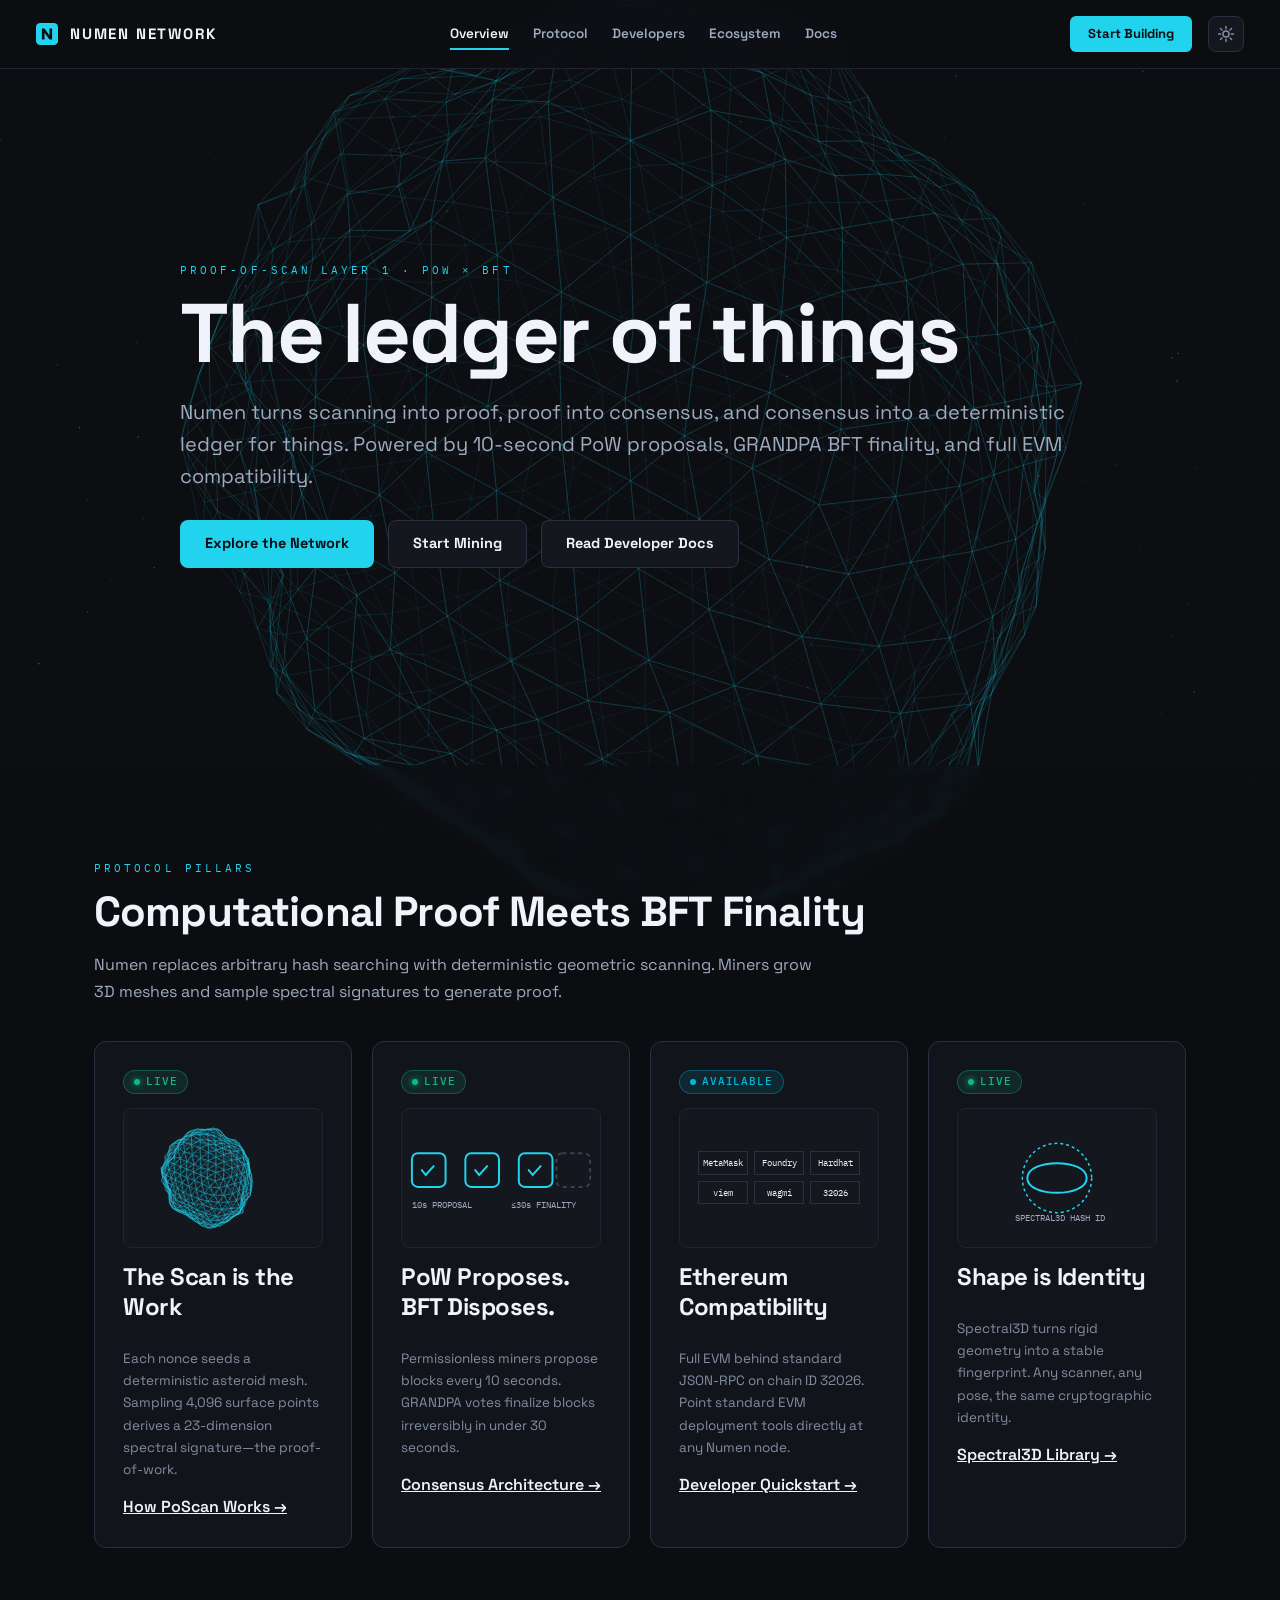
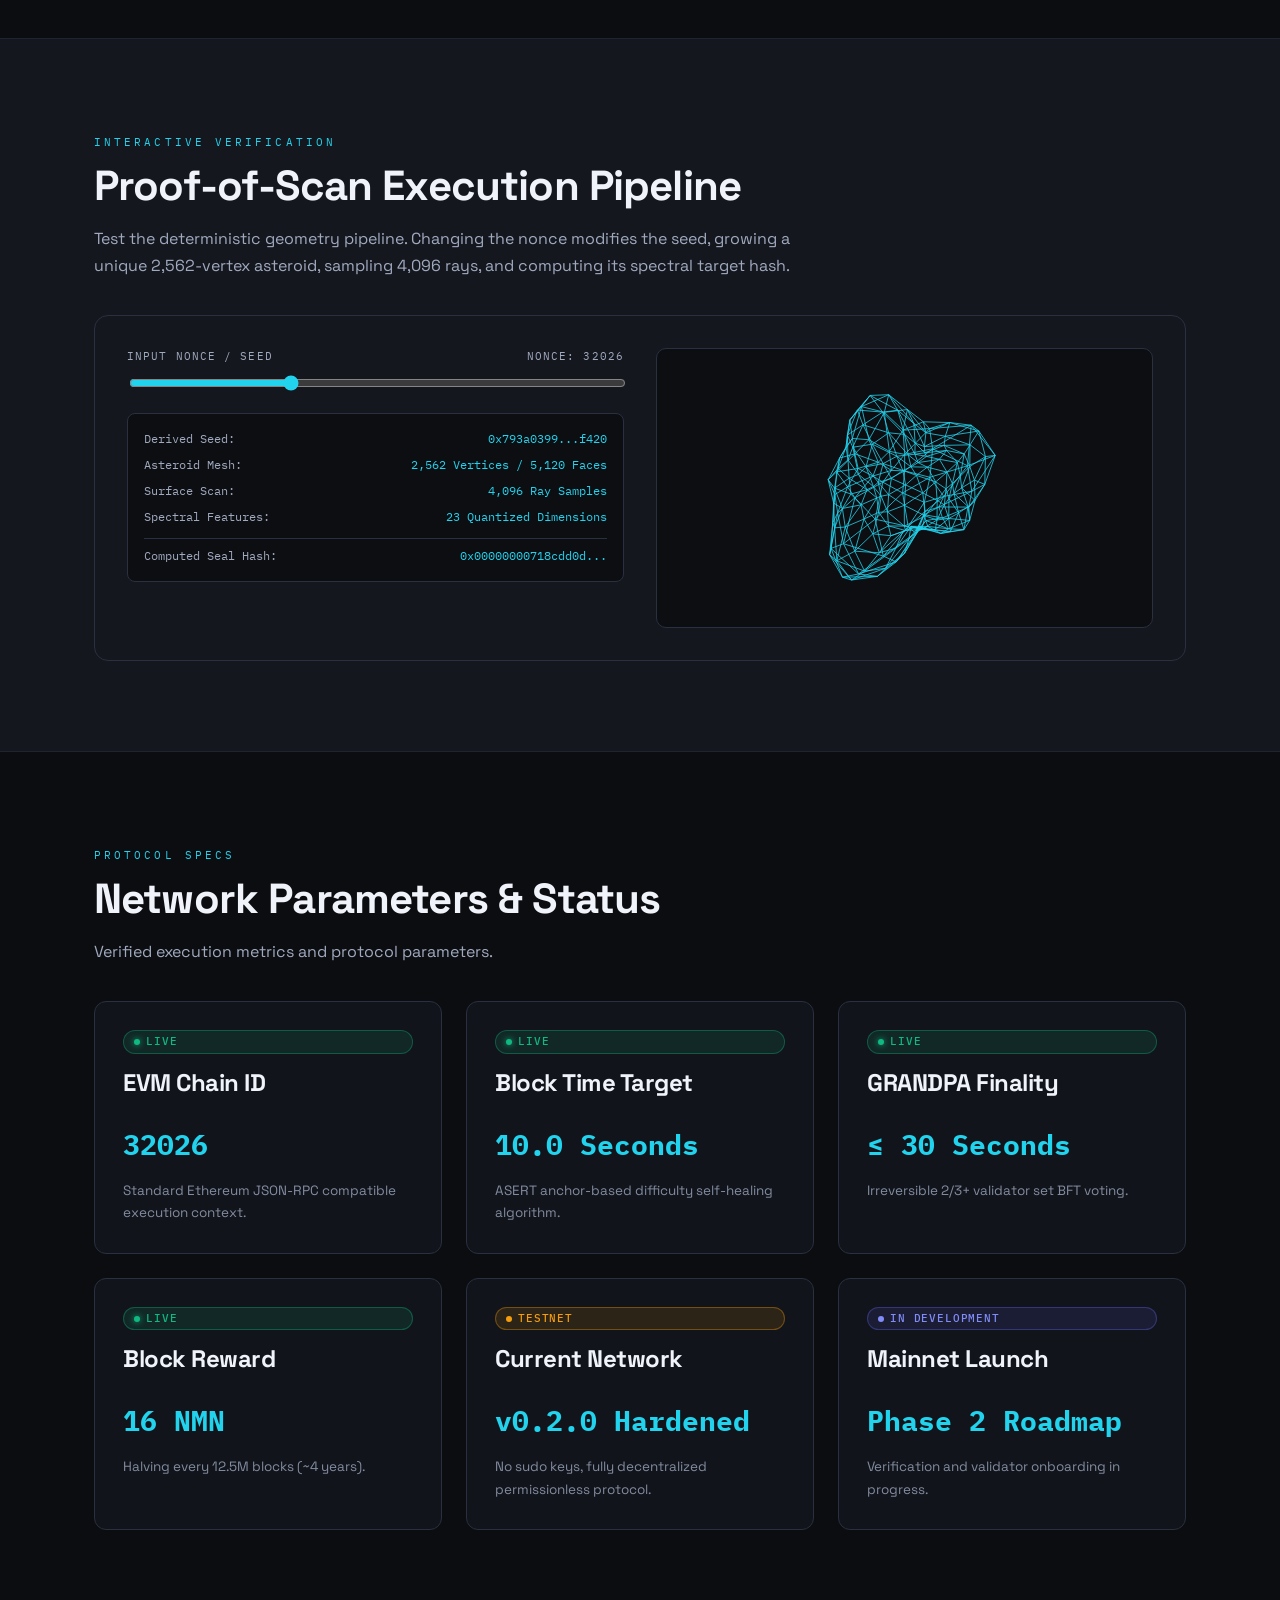
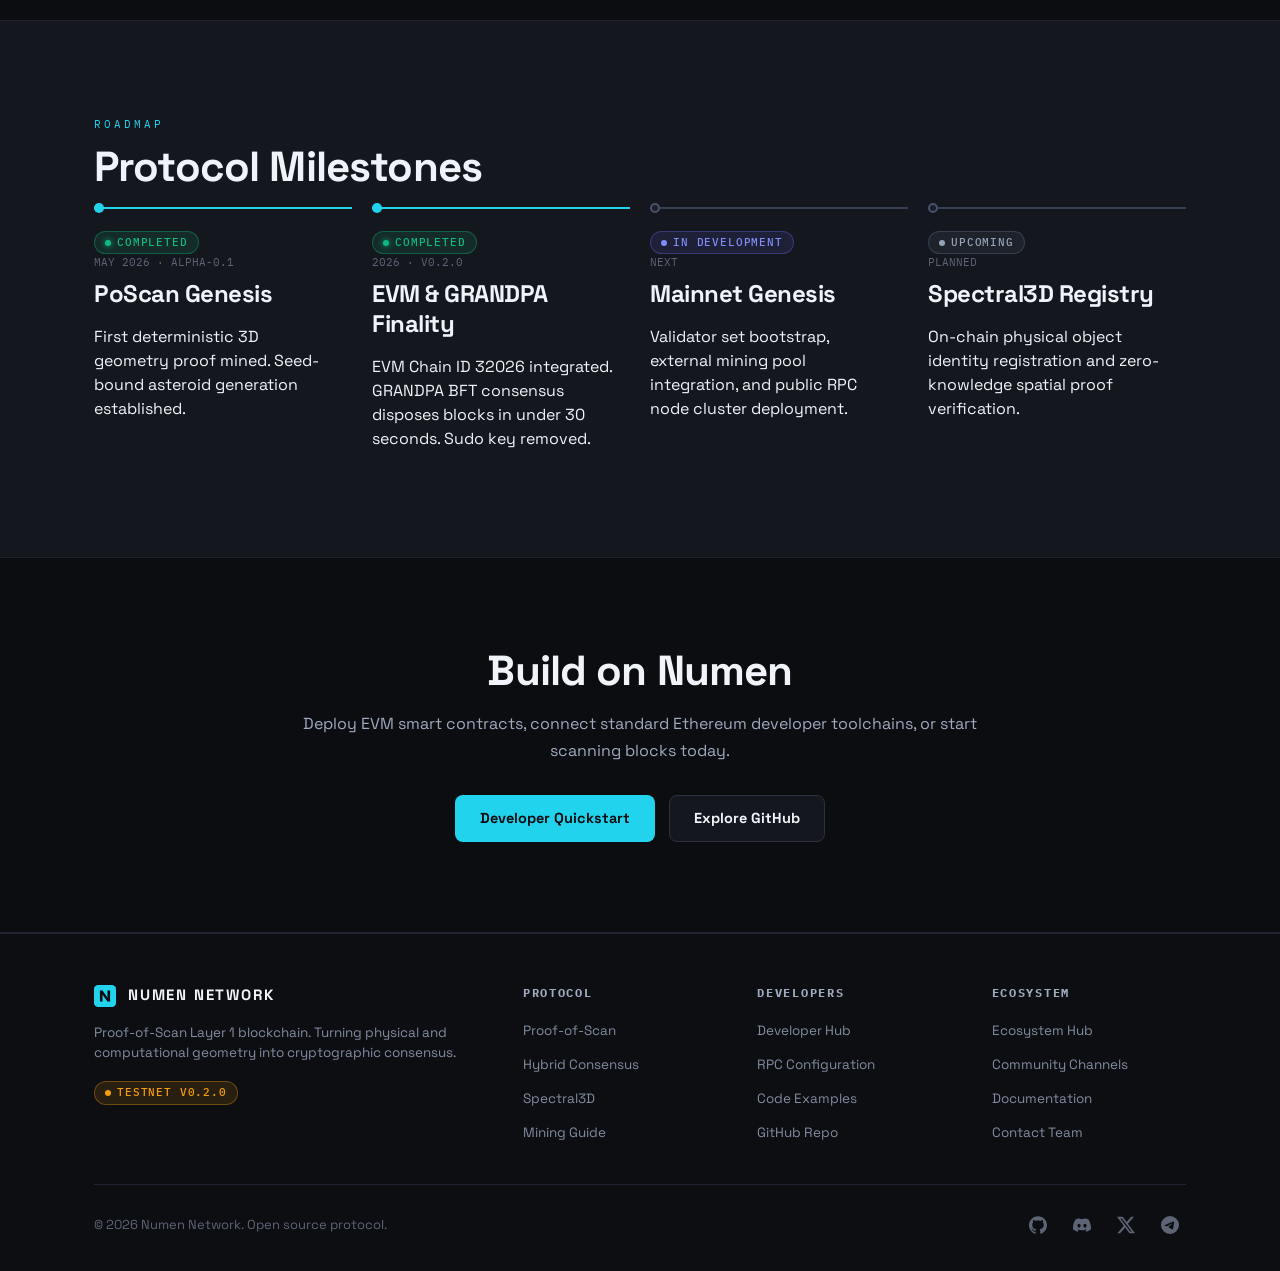
==== commit da1b2442: "Redesign Numen Network protocol website and strategy docs - Redesign homepage (index.html) with Proo" ====
--- a/index.html
+++ b/index.html
@@ -3,161 +3,393 @@
 <head>
 <meta charset="utf-8">
 <meta name="viewport" content="width=device-width, initial-scale=1">
-<title>Numen · Proof-of-Scan Layer 1</title>
-<meta name="description" content="Every nonce grows a unique 3D asteroid, and its spectral scan is the proof. 10-second blocks, BFT finality, full EVM.">
+<title>Numen Network · Proof-of-Scan Layer 1 Blockchain</title>
+<meta name="description" content="Numen Network is a Proof-of-Scan Layer 1 blockchain uniting PoW block proposal, GRANDPA BFT finality, full EVM compatibility, and Spectral3D geometry proof.">
 <meta property="og:type" content="website">
-<meta property="og:title" content="Numen · Proof-of-Scan Layer 1">
-<meta property="og:description" content="Every nonce grows a unique 3D asteroid, and its spectral scan is the proof. 10-second blocks, BFT finality, full EVM.">
+<meta property="og:title" content="Numen Network · Proof-of-Scan Layer 1">
+<meta property="og:description" content="The ledger of things. PoScan mining, 10-second blocks, GRANDPA BFT finality, EVM Chain ID 32026.">
 <meta property="og:url" content="https://numen-network.org/">
 <meta property="og:image" content="https://numen-network.org/og.png">
 <meta name="twitter:card" content="summary_large_image">
 <meta name="twitter:site" content="@numen_network">
 <link rel="canonical" href="https://numen-network.org/">
-<link rel="icon" href="data:image/svg+xml,%3Csvg xmlns='http://www.w3.org/2000/svg' viewBox='0 0 16 16'%3E%3Crect width='16' height='16' rx='3' fill='%230891b2'/%3E%3Cpath d='M4.3 12V4h1.9l3.6 5V4h1.9v8H9.8L6.2 7v5z' fill='%23fff'/%3E%3C/svg%3E">
+<link rel="icon" href="data:image/svg+xml,%3Csvg xmlns='http://www.w3.org/2000/svg' viewBox='0 0 16 16'%3E%3Crect width='16' height='16' rx='3' fill='%2322d3ee'/%3E%3Cpath d='M4.3 12V4h1.9l3.6 5V4h1.9v8H9.8L6.2 7v5z' fill='%230d0e12'/%3E%3C/svg%3E">
 <link rel="preconnect" href="https://fonts.googleapis.com">
 <link rel="preconnect" href="https://fonts.gstatic.com" crossorigin>
-<link href="https://fonts.googleapis.com/css2?family=Space+Grotesk:wght@500;600;700&family=IBM+Plex+Mono:wght@400;500&display=swap" rel="stylesheet">
+<link href="https://fonts.googleapis.com/css2?family=Space+Grotesk:wght@500;600;700&family=IBM+Plex+Mono:wght@400;500;600&display=swap" rel="stylesheet">
 <link rel="stylesheet" href="style.css">
 <script>if (localStorage.getItem('numen-theme') === 'light') document.documentElement.dataset.theme = 'light';</script>
 <script src="asteroid.js" defer></script>
+<script src="poscan-sim.js" defer></script>
+
+<!-- Structured Metadata (JSON-LD) -->
+<script type="application/ld+json">
+{
+  "@context": "https://schema.org",
+  "@type": "SoftwareApplication",
+  "name": "Numen Network",
+  "applicationCategory": "Blockchain Protocol",
+  "operatingSystem": "Linux, macOS",
+  "description": "Proof-of-Scan Layer 1 protocol uniting PoW mining, BFT finality, and Spectral3D computational proof.",
+  "url": "https://numen-network.org/"
+}
+</script>
 </head>
 <body>
 
-<canvas id="sky"></canvas>
+<canvas id="sky" aria-hidden="true"></canvas>
 
 <div class="page">
 
-  <nav class="nav">
+  <!-- Primary Navigation -->
+  <nav class="nav" aria-label="Main Navigation">
     <a class="logo" href="index.html">
-      <div class="logo-mark"></div>
-      <span class="logo-name">NUMEN network</span>
+      <div class="logo-mark" aria-hidden="true"></div>
+      <span class="logo-name">NUMEN NETWORK</span>
     </a>
-    <button class="theme-toggle" type="button" aria-label="Toggle theme">
-      <svg class="ic-sun" width="16" height="16" viewBox="0 0 24 24" fill="none" stroke="currentColor" stroke-width="2" stroke-linecap="round"><circle cx="12" cy="12" r="4"/><path d="M12 2v3M12 19v3M2 12h3M19 12h3M4.6 4.6l2.1 2.1M17.3 17.3l2.1 2.1M19.4 4.6l-2.1 2.1M6.7 17.3l-2.1 2.1"/></svg>
-      <svg class="ic-moon" width="16" height="16" viewBox="0 0 24 24" fill="none" stroke="currentColor" stroke-width="2" stroke-linecap="round" stroke-linejoin="round"><path d="M21 12.8A9 9 0 1 1 11.2 3a7 7 0 0 0 9.8 9.8z"/></svg>
-    </button>
+
+    <div class="nav-links">
+      <a class="nav-link active" href="index.html">Overview</a>
+      <a class="nav-link" href="network.html">Protocol</a>
+      <a class="nav-link" href="developers.html">Developers</a>
+      <a class="nav-link" href="ecosystem.html">Ecosystem</a>
+      <a class="nav-link" href="docs.html">Docs</a>
+    </div>
+
+    <div class="nav-right">
+      <a class="btn-nav-cta" href="developers.html">Start Building</a>
+      <button class="theme-toggle" type="button" aria-label="Toggle theme">
+        <svg class="ic-sun" width="18" height="18" viewBox="0 0 24 24" fill="none" stroke="currentColor" stroke-width="2" stroke-linecap="round"><circle cx="12" cy="12" r="4"/><path d="M12 2v3M12 19v3M2 12h3M19 12h3M4.6 4.6l2.1 2.1M17.3 17.3l2.1 2.1M19.4 4.6l-2.1 2.1M6.7 17.3l-2.1 2.1"/></svg>
+        <svg class="ic-moon" width="18" height="18" viewBox="0 0 24 24" fill="none" stroke="currentColor" stroke-width="2" stroke-linecap="round" stroke-linejoin="round"><path d="M21 12.8A9 9 0 1 1 11.2 3a7 7 0 0 0 9.8 9.8z"/></svg>
+      </button>
+    </div>
   </nav>
 
   <main>
 
-    <div class="first">
-
+    <!-- Hero Section -->
     <header class="hero">
-      <div class="hero-inner">
-        <div class="kicker">Proof-of-Scan Layer 1 · PoW × BFT</div>
-        <h1>The ledger<br>of things</h1>
-        <p class="hero-sub">Numen dwells in all things</p>
-        <div class="cta-row">
-          <a class="btn-primary" href="network.html#join">Join the network</a>
-          <a class="btn-primary" href="network.html#mine">Start mining</a>
+      <div class="wrap">
+        <div class="hero-inner">
+          <div class="kicker">Proof-of-Scan Layer 1 · PoW × BFT</div>
+          <h1>The ledger of things</h1>
+          <p class="hero-sub">
+            Numen turns scanning into proof, proof into consensus, and consensus into a deterministic ledger for things. Powered by 10-second PoW proposals, GRANDPA BFT finality, and full EVM compatibility.
+          </p>
+          <div class="cta-row">
+            <a class="btn-primary" href="#poscan">Explore the Network</a>
+            <a class="btn-secondary" href="network.html#mine">Start Mining</a>
+            <a class="btn-secondary" href="developers.html">Read Developer Docs</a>
+          </div>
         </div>
       </div>
     </header>
 
-    <section id="network" class="cards">
-      <div class="cards-grid">
-
-        <div class="item">
-          <div class="item-vis">
-            <canvas id="rock" width="260" height="150"></canvas>
-          </div>
-          <h3>The scan is the work</h3>
-          <p>Each nonce grows a deterministic asteroid mesh. Scanning its spectral signature is the proof-of-work.</p>
-          <a class="item-link" href="network.html#poscan">How PoScan works<svg width="12" height="12" viewBox="0 0 24 24" fill="none" stroke="currentColor" stroke-width="2.2" stroke-linecap="round" stroke-linejoin="round"><path d="M18 13v6a2 2 0 0 1-2 2H5a2 2 0 0 1-2-2V8a2 2 0 0 1 2-2h6"/><path d="M15 3h6v6M10 14 21 3"/></svg></a>
-        </div>
-
-        <div class="item">
-          <div class="item-vis">
-            <svg width="230" height="130" viewBox="0 0 230 130" fill="none">
-              <path d="M40 52h20M96 52h20M152 52h20" style="stroke:var(--line4)" stroke-width="2"/>
-              <rect x="4" y="34" width="36" height="36" rx="7" style="stroke:var(--accent)" stroke-width="2" fill="none"/>
-              <rect x="60" y="34" width="36" height="36" rx="7" style="stroke:var(--accent)" stroke-width="2" fill="none"/>
-              <rect x="116" y="34" width="36" height="36" rx="7" style="stroke:var(--accent)" stroke-width="2" fill="none"/>
-              <rect x="172" y="34" width="36" height="36" rx="7" style="stroke:var(--line4)" stroke-width="2" stroke-dasharray="5 5" fill="none"/>
-              <path d="M15 52l5 6 9-11" style="stroke:var(--accent)" stroke-width="2.4" stroke-linecap="round" stroke-linejoin="round"/>
-              <path d="M71 52l5 6 9-11" style="stroke:var(--accent)" stroke-width="2.4" stroke-linecap="round" stroke-linejoin="round"/>
-              <path d="M127 52l5 6 9-11" style="stroke:var(--accent)" stroke-width="2.4" stroke-linecap="round" stroke-linejoin="round"/>
-              <text x="4" y="97" class="vis-note">10 S / BLOCK</text>
-              <text x="140" y="97" class="vis-note">FINAL ≤ 30 S</text>
-            </svg>
-          </div>
-          <h3>PoW proposes BFT disposes</h3>
-          <p>Anyone can mine a block every 10 seconds. GRANDPA votes make it irreversible in under 30.</p>
-          <a class="item-link" href="network.html#consensus">See the numbers<svg width="12" height="12" viewBox="0 0 24 24" fill="none" stroke="currentColor" stroke-width="2.2" stroke-linecap="round" stroke-linejoin="round"><path d="M18 13v6a2 2 0 0 1-2 2H5a2 2 0 0 1-2-2V8a2 2 0 0 1 2-2h6"/><path d="M15 3h6v6M10 14 21 3"/></svg></a>
-        </div>
-
-        <div class="item">
-          <div class="item-vis">
-            <div class="tool-grid">
-              <span class="tool">MetaMask</span>
-              <span class="tool">Hardhat</span>
-              <span class="tool">Foundry</span>
-              <span class="tool">ethers.js</span>
-              <span class="tool">JSON-RPC</span>
-              <span class="tool">viem</span>
-              <span class="tool">wagmi</span>
-              <span class="tool">Remix</span>
-              <span class="tool">32026</span>
-            </div>
-          </div>
-          <h3>Your tools just work</h3>
-          <p>Full EVM behind standard Ethereum JSON-RPC on chain ID 32026. Point your existing stack at a node and deploy.</p>
-          <a class="item-link" href="https://github.com/numen-network/numen#readme" target="_blank" rel="noopener">Read the docs<svg width="12" height="12" viewBox="0 0 24 24" fill="none" stroke="currentColor" stroke-width="2.2" stroke-linecap="round" stroke-linejoin="round"><path d="M18 13v6a2 2 0 0 1-2 2H5a2 2 0 0 1-2-2V8a2 2 0 0 1 2-2h6"/><path d="M15 3h6v6M10 14 21 3"/></svg></a>
-        </div>
-
-        <div class="item">
-          <div class="item-vis">
-            <svg width="230" height="140" viewBox="0 0 230 140" fill="none">
-              <rect x="22" y="8" width="46" height="30" rx="7" style="stroke:var(--line4)" stroke-width="2" fill="none"/>
-              <rect x="92" y="8" width="46" height="30" rx="7" style="stroke:var(--line4)" stroke-width="2" fill="none"/>
-              <rect x="162" y="8" width="46" height="30" rx="7" style="stroke:var(--line4)" stroke-width="2" fill="none"/>
-              <rect x="38" y="16" width="14" height="14" rx="3" style="stroke:var(--dim)" stroke-width="2" fill="none" transform="rotate(14 45 23)"/>
-              <rect x="108" y="16" width="14" height="14" rx="3" style="stroke:var(--dim)" stroke-width="2" fill="none" transform="rotate(43 115 23)"/>
-              <rect x="178" y="16" width="14" height="14" rx="3" style="stroke:var(--dim)" stroke-width="2" fill="none" transform="rotate(76 185 23)"/>
-              <path d="M45 38C45 74 88 66 104 92M115 38v54M185 38c0 36-43 28-59 54" style="stroke:var(--line4)" stroke-width="2"/>
-              <rect x="53" y="96" width="124" height="32" rx="16" style="stroke:var(--accent)" stroke-width="2" fill="none"/>
-              <text x="70" y="116" class="vis-note" style="fill:var(--ink)">ONE HASH ID</text>
-            </svg>
-          </div>
-          <h3>Shape is identity</h3>
-          <p>Spectral3D reads rigid geometry into a stable fingerprint. Any pose, any scanner, the same identity.</p>
-          <a class="item-link" href="network.html#vision">The library<svg width="12" height="12" viewBox="0 0 24 24" fill="none" stroke="currentColor" stroke-width="2.2" stroke-linecap="round" stroke-linejoin="round"><path d="M18 13v6a2 2 0 0 1-2 2H5a2 2 0 0 1-2-2V8a2 2 0 0 1 2-2h6"/><path d="M15 3h6v6M10 14 21 3"/></svg></a>
-        </div>
-
+    <!-- Core Protocol Pillars Section -->
+    <section id="poscan" class="section-padding">
+      <div class="wrap">
+        <div class="eyebrow">Protocol Pillars</div>
+        <h2>Computational Proof Meets BFT Finality</h2>
+        <p class="lead">
+          Numen replaces arbitrary hash searching with deterministic geometric scanning. Miners grow 3D meshes and sample spectral signatures to generate proof.
+        </p>
+
+        <div class="grid-4">
+
+          <div class="card">
+            <div class="card-header">
+              <span class="badge badge-live">LIVE</span>
+            </div>
+            <div class="card-vis">
+              <canvas id="rock" width="220" height="130" aria-label="3D Mesh Visualization"></canvas>
+            </div>
+            <h3>The Scan is the Work</h3>
+            <p>Each nonce seeds a deterministic asteroid mesh. Sampling 4,096 surface points derives a 23-dimension spectral signature—the proof-of-work.</p>
+            <a class="item-link" href="network.html#poscan" style="font-weight:600; text-decoration:underline;">How PoScan Works →</a>
+          </div>
+
+          <div class="card">
+            <div class="card-header">
+              <span class="badge badge-live">LIVE</span>
+            </div>
+            <div class="card-vis">
+              <svg width="200" height="110" viewBox="0 0 200 110" fill="none">
+                <rect x="10" y="30" width="34" height="34" rx="6" style="stroke:var(--accent)" stroke-width="2" fill="none"/>
+                <rect x="64" y="30" width="34" height="34" rx="6" style="stroke:var(--accent)" stroke-width="2" fill="none"/>
+                <rect x="118" y="30" width="34" height="34" rx="6" style="stroke:var(--accent)" stroke-width="2" fill="none"/>
+                <rect x="156" y="30" width="34" height="34" rx="6" style="stroke:var(--line3)" stroke-width="2" stroke-dasharray="4 4" fill="none"/>
+                <path d="M20 47l4 5 8-9" style="stroke:var(--accent)" stroke-width="2" stroke-linecap="round"/>
+                <path d="M74 47l4 5 8-9" style="stroke:var(--accent)" stroke-width="2" stroke-linecap="round"/>
+                <path d="M128 47l4 5 8-9" style="stroke:var(--accent)" stroke-width="2" stroke-linecap="round"/>
+                <text x="10" y="85" style="font-family:var(--mono); font-size:9px; fill:var(--lead);">10s PROPOSAL</text>
+                <text x="110" y="85" style="font-family:var(--mono); font-size:9px; fill:var(--lead);">≤30s FINALITY</text>
+              </svg>
+            </div>
+            <h3>PoW Proposes. BFT Disposes.</h3>
+            <p>Permissionless miners propose blocks every 10 seconds. GRANDPA votes finalize blocks irreversibly in under 30 seconds.</p>
+            <a class="item-link" href="network.html#consensus" style="font-weight:600; text-decoration:underline;">Consensus Architecture →</a>
+          </div>
+
+          <div class="card">
+            <div class="card-header">
+              <span class="badge badge-avail">AVAILABLE</span>
+            </div>
+            <div class="card-vis">
+              <div style="display:grid; grid-template-columns:repeat(3, 1fr); gap:6px; padding:12px;">
+                <span style="font-family:var(--mono); font-size:9px; border:1px solid var(--line2); padding:4px; text-align:center;">MetaMask</span>
+                <span style="font-family:var(--mono); font-size:9px; border:1px solid var(--line2); padding:4px; text-align:center;">Foundry</span>
+                <span style="font-family:var(--mono); font-size:9px; border:1px solid var(--line2); padding:4px; text-align:center;">Hardhat</span>
+                <span style="font-family:var(--mono); font-size:9px; border:1px solid var(--line2); padding:4px; text-align:center;">viem</span>
+                <span style="font-family:var(--mono); font-size:9px; border:1px solid var(--line2); padding:4px; text-align:center;">wagmi</span>
+                <span style="font-family:var(--mono); font-size:9px; border:1px solid var(--line2); padding:4px; text-align:center;">32026</span>
+              </div>
+            </div>
+            <h3>Ethereum Compatibility</h3>
+            <p>Full EVM behind standard JSON-RPC on chain ID 32026. Point standard EVM deployment tools directly at any Numen node.</p>
+            <a class="item-link" href="developers.html" style="font-weight:600; text-decoration:underline;">Developer Quickstart →</a>
+          </div>
+
+          <div class="card">
+            <div class="card-header">
+              <span class="badge badge-live">LIVE</span>
+            </div>
+            <div class="card-vis">
+              <svg width="200" height="110" viewBox="0 0 200 110" fill="none">
+                <circle cx="100" cy="55" r="35" style="stroke:var(--accent)" stroke-width="1.5" stroke-dasharray="3 3"/>
+                <path d="M70 55 C70 35, 130 35, 130 55 C130 75, 70 75, 70 55 Z" style="stroke:var(--accent)" stroke-width="2"/>
+                <text x="58" y="98" style="font-family:var(--mono); font-size:9px; fill:var(--lead);">SPECTRAL3D HASH ID</text>
+              </svg>
+            </div>
+            <h3>Shape is Identity</h3>
+            <p>Spectral3D turns rigid geometry into a stable fingerprint. Any scanner, any pose, the same cryptographic identity.</p>
+            <a class="item-link" href="network.html#vision" style="font-weight:600; text-decoration:underline;">Spectral3D Library →</a>
+          </div>
+
+        </div>
       </div>
     </section>
 
+    <!-- Interactive Proof-of-Scan Simulator -->
+    <section class="section-padding" style="background:var(--bg2);">
+      <div class="wrap">
+        <div class="eyebrow">Interactive Verification</div>
+        <h2>Proof-of-Scan Execution Pipeline</h2>
+        <p class="lead">
+          Test the deterministic geometry pipeline. Changing the nonce modifies the seed, growing a unique 2,562-vertex asteroid, sampling 4,096 rays, and computing its spectral target hash.
+        </p>
+
+        <div class="sim-container">
+          <div class="sim-grid">
+
+            <div class="sim-controls">
+              <div class="sim-field">
+                <label class="sim-label" for="sim-nonce">
+                  <span>Input Nonce / Seed</span>
+                  <span id="sim-nonce-val">Nonce: 32026</span>
+                </label>
+                <input type="range" id="sim-nonce" class="sim-slider" min="1" max="100000" value="32026">
+              </div>
+
+              <div class="sim-output">
+                <div class="sim-out-row">
+                  <span style="color:var(--lead);">Derived Seed:</span>
+                  <span class="sim-out-val" id="sim-seed">0x8a92...f420</span>
+                </div>
+                <div class="sim-out-row">
+                  <span style="color:var(--lead);">Asteroid Mesh:</span>
+                  <span class="sim-out-val">2,562 Vertices / 5,120 Faces</span>
+                </div>
+                <div class="sim-out-row">
+                  <span style="color:var(--lead);">Surface Scan:</span>
+                  <span class="sim-out-val">4,096 Ray Samples</span>
+                </div>
+                <div class="sim-out-row">
+                  <span style="color:var(--lead);">Spectral Features:</span>
+                  <span class="sim-out-val">23 Quantized Dimensions</span>
+                </div>
+                <div class="sim-out-row" style="border-top:1px solid var(--line2); padding-top:8px; margin-top:4px;">
+                  <span style="color:var(--lead);">Computed Seal Hash:</span>
+                  <span class="sim-out-val" id="sim-hash">0x00004a8f9c2e...</span>
+                </div>
+              </div>
+            </div>
+
+            <div class="sim-canvas-wrap">
+              <canvas id="sim-canvas" width="400" height="280" aria-label="Interactive Proof-of-Scan mesh preview"></canvas>
+            </div>
+
+          </div>
+        </div>
+
+      </div>
+    </section>
+
+    <!-- Network Metrics Dashboard -->
+    <section class="section-padding">
+      <div class="wrap">
+        <div class="eyebrow">Protocol Specs</div>
+        <h2>Network Parameters & Status</h2>
+        <p class="lead">Verified execution metrics and protocol parameters.</p>
+
+        <div class="grid-3">
+
+          <div class="card">
+            <span class="badge badge-live">LIVE</span>
+            <h3>EVM Chain ID</h3>
+            <div style="font-family:var(--mono); font-size:28px; font-weight:700; color:var(--accent);">32026</div>
+            <p>Standard Ethereum JSON-RPC compatible execution context.</p>
+          </div>
+
+          <div class="card">
+            <span class="badge badge-live">LIVE</span>
+            <h3>Block Time Target</h3>
+            <div style="font-family:var(--mono); font-size:28px; font-weight:700; color:var(--accent);">10.0 Seconds</div>
+            <p>ASERT anchor-based difficulty self-healing algorithm.</p>
+          </div>
+
+          <div class="card">
+            <span class="badge badge-live">LIVE</span>
+            <h3>GRANDPA Finality</h3>
+            <div style="font-family:var(--mono); font-size:28px; font-weight:700; color:var(--accent);">≤ 30 Seconds</div>
+            <p>Irreversible 2/3+ validator set BFT voting.</p>
+          </div>
+
+          <div class="card">
+            <span class="badge badge-live">LIVE</span>
+            <h3>Block Reward</h3>
+            <div style="font-family:var(--mono); font-size:28px; font-weight:700; color:var(--accent);">16 NMN</div>
+            <p>Halving every 12.5M blocks (~4 years).</p>
+          </div>
+
+          <div class="card">
+            <span class="badge badge-testnet">TESTNET</span>
+            <h3>Current Network</h3>
+            <div style="font-family:var(--mono); font-size:28px; font-weight:700; color:var(--accent);">v0.2.0 Hardened</div>
+            <p>No sudo keys, fully decentralized permissionless protocol.</p>
+          </div>
+
+          <div class="card">
+            <span class="badge badge-dev">IN DEVELOPMENT</span>
+            <h3>Mainnet Launch</h3>
+            <div style="font-family:var(--mono); font-size:28px; font-weight:700; color:var(--accent);">Phase 2 Roadmap</div>
+            <p>Verification and validator onboarding in progress.</p>
+          </div>
+
+        </div>
+      </div>
+    </section>
+
+    <!-- Mainnet Roadmap Section -->
+    <section id="roadmap" class="section-padding" style="background:var(--bg2);">
+      <div class="wrap">
+        <div class="eyebrow">Roadmap</div>
+        <h2>Protocol Milestones</h2>
+
+        <div class="rm-grid">
+          <div class="rm-card">
+            <span class="badge badge-live">COMPLETED</span>
+            <div class="rm-date">MAY 2026 · ALPHA-0.1</div>
+            <h3>PoScan Genesis</h3>
+            <p>First deterministic 3D geometry proof mined. Seed-bound asteroid generation established.</p>
+          </div>
+
+          <div class="rm-card">
+            <span class="badge badge-live">COMPLETED</span>
+            <div class="rm-date">2026 · V0.2.0</div>
+            <h3>EVM & GRANDPA Finality</h3>
+            <p>EVM Chain ID 32026 integrated. GRANDPA BFT consensus disposes blocks in under 30 seconds. Sudo key removed.</p>
+          </div>
+
+          <div class="rm-card future">
+            <span class="badge badge-dev">IN DEVELOPMENT</span>
+            <div class="rm-date">NEXT</div>
+            <h3>Mainnet Genesis</h3>
+            <p>Validator set bootstrap, external mining pool integration, and public RPC node cluster deployment.</p>
+          </div>
+
+          <div class="rm-card future">
+            <span class="badge badge-upcoming">UPCOMING</span>
+            <div class="rm-date">PLANNED</div>
+            <h3>Spectral3D Registry</h3>
+            <p>On-chain physical object identity registration and zero-knowledge spatial proof verification.</p>
+          </div>
+        </div>
+      </div>
+    </section>
+
+    <!-- Final CTA Section -->
+    <section class="section-padding" style="text-align:center;">
+      <div class="wrap">
+        <h2>Build on Numen</h2>
+        <p class="lead" style="margin: 0 auto 30px;">
+          Deploy EVM smart contracts, connect standard Ethereum developer toolchains, or start scanning blocks today.
+        </p>
+        <div class="cta-row" style="justify-content:center;">
+          <a class="btn-primary" href="developers.html">Developer Quickstart</a>
+          <a class="btn-secondary" href="https://github.com/numen-network/numen" target="_blank" rel="noopener">Explore GitHub</a>
+        </div>
+      </div>
+    </section>
+
+  </main>
+
+  <!-- Footer -->
+  <footer class="footer">
+    <div class="wrap">
+      <div class="footer-grid">
+        <div class="footer-col">
+          <div class="logo" style="margin-bottom:16px;">
+            <div class="logo-mark" aria-hidden="true"></div>
+            <span class="logo-name">NUMEN NETWORK</span>
+          </div>
+          <p style="font-size:13.5px; color:var(--body); margin-bottom:16px;">
+            Proof-of-Scan Layer 1 blockchain. Turning physical and computational geometry into cryptographic consensus.
+          </p>
+          <span class="badge badge-testnet">TESTNET v0.2.0</span>
+        </div>
+
+        <div class="footer-col">
+          <h4>Protocol</h4>
+          <ul>
+            <li><a href="network.html#poscan">Proof-of-Scan</a></li>
+            <li><a href="network.html#consensus">Hybrid Consensus</a></li>
+            <li><a href="network.html#vision">Spectral3D</a></li>
+            <li><a href="network.html#mine">Mining Guide</a></li>
+          </ul>
+        </div>
+
+        <div class="footer-col">
+          <h4>Developers</h4>
+          <ul>
+            <li><a href="developers.html">Developer Hub</a></li>
+            <li><a href="developers.html#rpc">RPC Configuration</a></li>
+            <li><a href="developers.html#snippets">Code Examples</a></li>
+            <li><a href="https://github.com/numen-network/numen" target="_blank" rel="noopener">GitHub Repo</a></li>
+          </ul>
+        </div>
+
+        <div class="footer-col">
+          <h4>Ecosystem</h4>
+          <ul>
+            <li><a href="ecosystem.html">Ecosystem Hub</a></li>
+            <li><a href="ecosystem.html#community">Community Channels</a></li>
+            <li><a href="docs.html">Documentation</a></li>
+            <li><a href="mailto:contact@numen-network.org">Contact Team</a></li>
+          </ul>
+        </div>
+      </div>
+
+      <div class="footer-bottom">
+        <span class="foot-copy">© 2026 Numen Network. Open source protocol.</span>
+
+        <div class="foot-socials">
+          <a class="foot-icon" href="https://github.com/numen-network/numen" target="_blank" rel="noopener" aria-label="GitHub"><svg width="18" height="18" viewBox="0 0 24 24" fill="currentColor"><path d="M12 .297c-6.63 0-12 5.373-12 12 0 5.303 3.438 9.8 8.205 11.385.6.113.82-.258.82-.577 0-.285-.01-1.04-.015-2.04-3.338.724-4.042-1.61-4.042-1.61C4.422 18.07 3.633 17.7 3.633 17.7c-1.087-.744.084-.729.084-.729 1.205.084 1.838 1.236 1.838 1.236 1.07 1.835 2.809 1.305 3.495.998.108-.776.417-1.305.76-1.605-2.665-.3-5.466-1.332-5.466-5.93 0-1.31.465-2.38 1.235-3.22-.135-.303-.54-1.523.105-3.176 0 0 1.005-.322 3.3 1.23.96-.267 1.98-.399 3-.405 1.02.006 2.04.138 3 .405 2.28-1.552 3.285-1.23 3.285-1.23.645 1.653.24 2.873.12 3.176.765.84 1.23 1.91 1.23 3.22 0 4.61-2.805 5.625-5.475 5.92.42.36.81 1.096.81 2.22 0 1.606-.015 2.896-.015 3.286 0 .315.21.69.825.57C20.565 22.092 24 17.592 24 12.297c0-6.627-5.373-12-12-12"/></svg></a>
+          <a class="foot-icon" href="https://discord.gg/ajPKdvrvJK" target="_blank" rel="noopener" aria-label="Discord"><svg width="18" height="18" viewBox="0 0 24 24" fill="currentColor"><path d="M20.317 4.37a19.791 19.791 0 0 0-4.885-1.515.074.074 0 0 0-.079.037c-.21.375-.444.865-.608 1.25a18.27 18.27 0 0 0-5.487 0 12.64 12.64 0 0 0-.617-1.25.077.077 0 0 0-.079-.037A19.736 19.736 0 0 0 3.677 4.37a.07.07 0 0 0-.032.027C.533 9.046-.32 13.58.099 18.058a.082.082 0 0 0 .031.056 19.9 19.9 0 0 0 5.993 3.03.078.078 0 0 0 .084-.028 14.09 14.09 0 0 0 1.226-1.994.076.076 0 0 0-.041-.106 13.107 13.107 0 0 1-1.872-.892.077.077 0 0 1-.008-.128 10.2 10.2 0 0 0 .372-.292.074.074 0 0 1 .077-.01c3.928 1.793 8.18 1.793 12.062 0a.074.074 0 0 1 .078.01c.12.098.246.198.373.292a.077.077 0 0 1-.006.127 12.299 12.299 0 0 1-1.873.892.077.077 0 0 0-.041.107c.36.698.772 1.362 1.225 1.993a.076.076 0 0 0 .084.028 19.839 19.839 0 0 0 6.002-3.03.077.077 0 0 0 .032-.054c.5-5.177-.838-9.674-3.549-13.66a.061.061 0 0 0-.031-.03zM8.02 15.33c-1.182 0-2.157-1.085-2.157-2.419 0-1.333.955-2.419 2.157-2.419 1.21 0 2.176 1.096 2.157 2.42 0 1.333-.956 2.418-2.157 2.418zm7.975 0c-1.183 0-2.157-1.085-2.157-2.419 0-1.333.955-2.419 2.157-2.419 1.21 0 2.176 1.096 2.157 2.42 0 1.333-.946 2.418-2.157 2.418z"/></svg></a>
+          <a class="foot-icon" href="https://x.com/numen_network" target="_blank" rel="noopener" aria-label="X"><svg width="18" height="18" viewBox="0 0 24 24" fill="currentColor"><path d="M18.901 1.153h3.68l-8.04 9.19L24 22.846h-7.406l-5.8-7.584-6.638 7.584H.474l8.6-9.83L0 1.154h7.594l5.243 6.932ZM17.61 20.644h2.039L6.486 3.24H4.298Z"/></svg></a>
+          <a class="foot-icon" href="https://t.me/numen_network" target="_blank" rel="noopener" aria-label="Telegram"><svg width="18" height="18" viewBox="0 0 24 24" fill="currentColor"><path d="M11.944 0A12 12 0 0 0 0 12a12 12 0 0 0 12 12 12 12 0 0 0 12-12A12 12 0 0 0 12 0a12 12 0 0 0-.056 0zm4.962 7.224c.1-.002.321.023.465.14a.506.506 0 0 1 .171.325c.016.093.036.306.02.472-.18 1.898-.962 6.502-1.36 8.627-.168.9-.499 1.201-.82 1.23-.696.065-1.225-.46-1.9-.902-1.056-.693-1.653-1.124-2.678-1.8-1.185-.78-.417-1.21.258-1.91.177-.184 3.247-2.977 3.307-3.23.007-.032.014-.15-.056-.212s-.174-.041-.249-.024c-.106.024-1.793 1.14-5.061 3.345-.48.33-.913.49-1.302.48-.428-.008-1.252-.241-1.865-.44-.752-.245-1.349-.374-1.297-.789.027-.216.325-.437.893-.663 3.498-1.524 5.83-2.529 6.998-3.014 3.332-1.386 4.025-1.627 4.476-1.635z"/></svg></a>
+        </div>
+      </div>
     </div>
-
-    <section id="roadmap" class="roadmap">
-      <div class="wrap">
-        <div class="eyebrow">Roadmap</div>
-        <h2>To mainnet</h2>
-        <div class="rm-grid">
-          <div class="rm">
-            <div class="rm-date">MAY 2026 → NOW · ALPHA-0.1 → V0.2.0</div>
-            <h3>Pre-mainnet</h3>
-            <p>From first PoW block to a hardened protocol: the scan became the work, GRANDPA took finality, the EVM landed, and there was never a sudo key.</p>
-          </div>
-          <div class="rm next">
-            <div class="rm-date">NEXT</div>
-            <h3>Mainnet</h3>
-          </div>
-        </div>
-      </div>
-    </section>
-
-  </main>
-
-  <footer class="footer">
-    <span class="foot-copy">© 2026 Numen Network</span>
-    <a class="foot-mail" href="mailto:contact@numen-network.org"><svg width="16" height="16" viewBox="0 0 24 24" fill="currentColor"><path d="M20 4H4c-1.1 0-2 .9-2 2v12c0 1.1.9 2 2 2h16c1.1 0 2-.9 2-2V6c0-1.1-.9-2-2-2zm0 4l-8 5-8-5V6l8 5 8-5v2z"/></svg>Contact</a>
-    <a class="foot-icon" href="https://github.com/numen-network/numen" target="_blank" rel="noopener" aria-label="GitHub"><svg width="18" height="18" viewBox="0 0 24 24" fill="currentColor"><path d="M12 .297c-6.63 0-12 5.373-12 12 0 5.303 3.438 9.8 8.205 11.385.6.113.82-.258.82-.577 0-.285-.01-1.04-.015-2.04-3.338.724-4.042-1.61-4.042-1.61C4.422 18.07 3.633 17.7 3.633 17.7c-1.087-.744.084-.729.084-.729 1.205.084 1.838 1.236 1.838 1.236 1.07 1.835 2.809 1.305 3.495.998.108-.776.417-1.305.76-1.605-2.665-.3-5.466-1.332-5.466-5.93 0-1.31.465-2.38 1.235-3.22-.135-.303-.54-1.523.105-3.176 0 0 1.005-.322 3.3 1.23.96-.267 1.98-.399 3-.405 1.02.006 2.04.138 3 .405 2.28-1.552 3.285-1.23 3.285-1.23.645 1.653.24 2.873.12 3.176.765.84 1.23 1.91 1.23 3.22 0 4.61-2.805 5.625-5.475 5.92.42.36.81 1.096.81 2.22 0 1.606-.015 2.896-.015 3.286 0 .315.21.69.825.57C20.565 22.092 24 17.592 24 12.297c0-6.627-5.373-12-12-12"/></svg></a>
-    <a class="foot-icon" href="https://discord.gg/ajPKdvrvJK" target="_blank" rel="noopener" aria-label="Discord"><svg width="18" height="18" viewBox="0 0 24 24" fill="currentColor"><path d="M20.317 4.37a19.791 19.791 0 0 0-4.885-1.515.074.074 0 0 0-.079.037c-.21.375-.444.865-.608 1.25a18.27 18.27 0 0 0-5.487 0 12.64 12.64 0 0 0-.617-1.25.077.077 0 0 0-.079-.037A19.736 19.736 0 0 0 3.677 4.37a.07.07 0 0 0-.032.027C.533 9.046-.32 13.58.099 18.058a.082.082 0 0 0 .031.056 19.9 19.9 0 0 0 5.993 3.03.078.078 0 0 0 .084-.028 14.09 14.09 0 0 0 1.226-1.994.076.076 0 0 0-.041-.106 13.107 13.107 0 0 1-1.872-.892.077.077 0 0 1-.008-.128 10.2 10.2 0 0 0 .372-.292.074.074 0 0 1 .077-.01c3.928 1.793 8.18 1.793 12.062 0a.074.074 0 0 1 .078.01c.12.098.246.198.373.292a.077.077 0 0 1-.006.127 12.299 12.299 0 0 1-1.873.892.077.077 0 0 0-.041.107c.36.698.772 1.362 1.225 1.993a.076.076 0 0 0 .084.028 19.839 19.839 0 0 0 6.002-3.03.077.077 0 0 0 .032-.054c.5-5.177-.838-9.674-3.549-13.66a.061.061 0 0 0-.031-.03zM8.02 15.33c-1.182 0-2.157-1.085-2.157-2.419 0-1.333.955-2.419 2.157-2.419 1.21 0 2.176 1.096 2.157 2.42 0 1.333-.956 2.418-2.157 2.418zm7.975 0c-1.183 0-2.157-1.085-2.157-2.419 0-1.333.955-2.419 2.157-2.419 1.21 0 2.176 1.096 2.157 2.42 0 1.333-.946 2.418-2.157 2.418z"/></svg></a>
-    <a class="foot-icon" href="https://x.com/numen_network" target="_blank" rel="noopener" aria-label="X"><svg width="18" height="18" viewBox="0 0 24 24" fill="currentColor"><path d="M18.901 1.153h3.68l-8.04 9.19L24 22.846h-7.406l-5.8-7.584-6.638 7.584H.474l8.6-9.83L0 1.154h7.594l5.243 6.932ZM17.61 20.644h2.039L6.486 3.24H4.298Z"/></svg></a>
-    <a class="foot-icon" href="https://t.me/numen_network" target="_blank" rel="noopener" aria-label="Telegram"><svg width="18" height="18" viewBox="0 0 24 24" fill="currentColor"><path d="M11.944 0A12 12 0 0 0 0 12a12 12 0 0 0 12 12 12 12 0 0 0 12-12A12 12 0 0 0 12 0a12 12 0 0 0-.056 0zm4.962 7.224c.1-.002.321.023.465.14a.506.506 0 0 1 .171.325c.016.093.036.306.02.472-.18 1.898-.962 6.502-1.36 8.627-.168.9-.499 1.201-.82 1.23-.696.065-1.225-.46-1.9-.902-1.056-.693-1.653-1.124-2.678-1.8-1.185-.78-.417-1.21.258-1.91.177-.184 3.247-2.977 3.307-3.23.007-.032.014-.15-.056-.212s-.174-.041-.249-.024c-.106.024-1.793 1.14-5.061 3.345-.48.33-.913.49-1.302.48-.428-.008-1.252-.241-1.865-.44-.752-.245-1.349-.374-1.297-.789.027-.216.325-.437.893-.663 3.498-1.524 5.83-2.529 6.998-3.014 3.332-1.386 4.025-1.627 4.476-1.635z"/></svg></a>
-    <a class="foot-icon" href="https://bitcointalk.org/index.php?action=profile;u=3763959" target="_blank" rel="noopener" aria-label="Bitcointalk"><svg width="18" height="18" viewBox="0 0 24 24" fill="currentColor"><path d="M23.638 14.904c-1.602 6.43-8.113 10.34-14.542 8.736C2.67 22.05-1.244 15.525.362 9.105 1.962 2.67 8.475-1.243 14.9.358c6.43 1.605 10.342 8.115 8.738 14.548v-.002zm-6.35-4.613c.24-1.59-.974-2.45-2.64-3.03l.54-2.153-1.315-.33-.525 2.107c-.345-.087-.705-.167-1.064-.25l.526-2.127-1.32-.33-.54 2.165c-.285-.067-.565-.132-.84-.2l-1.815-.45-.35 1.407s.975.225.955.236c.535.136.63.486.615.766l-1.477 5.92c-.075.166-.24.406-.614.314.015.02-.96-.24-.96-.24l-.66 1.51 1.71.426.93.242-.54 2.19 1.32.327.54-2.17c.36.1.705.19 1.05.273l-.51 2.154 1.32.33.545-2.19c2.24.427 3.93.257 4.64-1.774.57-1.637-.03-2.58-1.217-3.196.854-.193 1.5-.76 1.68-1.93h.01zm-3.01 4.22c-.404 1.64-3.157.75-4.05.53l.72-2.9c.896.23 3.757.67 3.33 2.37zm.41-4.24c-.37 1.49-2.662.735-3.405.55l.654-2.64c.744.18 3.137.524 2.75 2.084v.006z"/></svg></a>
-    <a class="foot-icon" href="https://www.youtube.com/@numen_network" target="_blank" rel="noopener" aria-label="YouTube"><svg width="18" height="18" viewBox="0 0 24 24" fill="currentColor"><path d="M23.498 6.186a3.016 3.016 0 0 0-2.122-2.136C19.505 3.545 12 3.545 12 3.545s-7.505 0-9.377.505A3.017 3.017 0 0 0 .502 6.186C0 8.07 0 12 0 12s0 3.93.502 5.814a3.016 3.016 0 0 0 2.122 2.136c1.871.505 9.376.505 9.376.505s7.505 0 9.377-.505a3.015 3.015 0 0 0 2.122-2.136C24 15.93 24 12 24 12s0-3.93-.502-5.814zM9.545 15.568V8.432L15.818 12l-6.273 3.568z"/></svg></a>
   </footer>
 
 </div>
--- a/style.css
+++ b/style.css
@@ -1,262 +1,694 @@
 :root {
   --accent: #22d3ee;
-  --bg: #121216;
-  --bg2: #26262a;
-  --bg3: #16161a;
-  --ink: #eef1f7;
-  --lead: #9aa3b5;
-  --body: #8b93a7;
-  --dim: #6b7284;
-  --line: #232329;
-  --line2: #2a2a31;
-  --line3: #33333b;
-  --line4: #3d3d46;
+  --accent-glow: rgba(34, 211, 238, 0.15);
+  --bg: #0d0e12;
+  --bg2: #15171e;
+  --bg3: #1c1f2a;
+  --bg-card: rgba(21, 23, 30, 0.85);
+  --ink: #f0f3f9;
+  --lead: #a0aabf;
+  --body: #828ca0;
+  --dim: #5c6476;
+  --line: #202430;
+  --line2: #2a3040;
+  --line3: #384054;
+  --line4: #48526a;
   --mono: 'IBM Plex Mono', monospace;
-}
-
-html { scroll-behavior: smooth; }
+  --sans: 'Space Grotesk', system-ui, sans-serif;
+
+  /* Status Badge Colors */
+  --status-live-bg: rgba(16, 185, 129, 0.12);
+  --status-live-border: rgba(16, 185, 129, 0.35);
+  --status-live-text: #10b981;
+
+  --status-avail-bg: rgba(6, 182, 212, 0.12);
+  --status-avail-border: rgba(6, 182, 212, 0.35);
+  --status-avail-text: #06b6d4;
+
+  --status-testnet-bg: rgba(245, 158, 11, 0.12);
+  --status-testnet-border: rgba(245, 158, 11, 0.35);
+  --status-testnet-text: #f59e0b;
+
+  --status-dev-bg: rgba(99, 102, 241, 0.12);
+  --status-dev-border: rgba(99, 102, 241, 0.35);
+  --status-dev-text: #818cf8;
+
+  --status-upcoming-bg: rgba(100, 116, 139, 0.12);
+  --status-upcoming-border: rgba(100, 116, 139, 0.35);
+  --status-upcoming-text: #94a3b8;
+
+  --status-tbc-bg: rgba(71, 85, 105, 0.12);
+  --status-tbc-border: rgba(71, 85, 105, 0.35);
+  --status-tbc-text: #64748b;
+}
+
+html {
+  scroll-behavior: smooth;
+  box-sizing: border-box;
+}
+
+*, *:before, *:after {
+  box-sizing: inherit;
+}
 
 body {
   margin: 0;
   background: var(--bg);
   color: var(--ink);
-  font-family: 'Space Grotesk', system-ui, sans-serif;
+  font-family: var(--sans);
   -webkit-font-smoothing: antialiased;
-}
-
-::selection { background: rgba(120, 200, 255, .25); }
-
-a { color: inherit; text-decoration: none; }
-
+  -moz-osx-font-smoothing: grayscale;
+  line-height: 1.5;
+  overflow-x: hidden;
+}
+
+::selection {
+  background: var(--accent-glow);
+  color: var(--accent);
+}
+
+a {
+  color: inherit;
+  text-decoration: none;
+}
+
+:focus-visible {
+  outline: 2px solid var(--accent);
+  outline-offset: 3px;
+}
+
+/* Background Canvas */
 #sky {
   position: fixed;
   inset: 0;
   width: 100%;
   height: 100%;
   z-index: 0;
+  pointer-events: none;
   display: block;
 }
 
-.page { position: relative; z-index: 1; }
-
-.wrap { max-width: 1100px; margin: 0 auto; }
+.page {
+  position: relative;
+  z-index: 1;
+}
+
+.wrap {
+  max-width: 1140px;
+  margin: 0 auto;
+  padding: 0 24px;
+}
+
+/* Headings & Typography */
+h1, h2, h3, h4 {
+  color: var(--ink);
+  font-weight: 700;
+  letter-spacing: -0.02em;
+}
+
+h1 {
+  font-size: clamp(38px, 6.5vw, 84px);
+  line-height: 1.02;
+  margin: 0 0 16px;
+}
 
 h2 {
-  margin: 0 0 14px;
-  font-size: clamp(30px, 4.5vw, 46px);
-  line-height: 1.02;
-  letter-spacing: -.02em;
-  font-weight: 700;
+  margin: 0 0 16px;
+  font-size: clamp(28px, 4vw, 42px);
+  line-height: 1.1;
+}
+
+h3 {
+  margin: 0 0 12px;
+  font-size: clamp(18px, 2.2vw, 24px);
+  line-height: 1.25;
 }
 
 .kicker, .eyebrow {
   font-family: var(--mono);
-  font-size: 12px;
-  letter-spacing: .3em;
+  font-size: 11px;
+  letter-spacing: 0.28em;
   text-transform: uppercase;
   color: var(--accent);
-}
-
-.eyebrow { margin-bottom: 16px; }
+  margin-bottom: 12px;
+  display: inline-block;
+}
 
 .lead {
-  margin: 0 0 44px;
-  max-width: 640px;
-  font-size: 15px;
+  margin: 0 0 36px;
+  max-width: 720px;
+  font-size: 16px;
   line-height: 1.7;
   color: var(--lead);
 }
 
+/* Status Badges */
+.badge {
+  display: inline-flex;
+  align-items: center;
+  gap: 6px;
+  font-family: var(--mono);
+  font-size: 10.5px;
+  font-weight: 500;
+  letter-spacing: 0.08em;
+  padding: 3px 10px;
+  border-radius: 999px;
+  text-transform: uppercase;
+  white-space: nowrap;
+  border: 1px solid transparent;
+}
+
+.badge::before {
+  content: '';
+  width: 6px;
+  height: 6px;
+  border-radius: 50%;
+  display: inline-block;
+}
+
+.badge-live {
+  background: var(--status-live-bg);
+  border-color: var(--status-live-border);
+  color: var(--status-live-text);
+}
+.badge-live::before { background: var(--status-live-text); box-shadow: 0 0 6px var(--status-live-text); }
+
+.badge-avail {
+  background: var(--status-avail-bg);
+  border-color: var(--status-avail-border);
+  color: var(--status-avail-text);
+}
+.badge-avail::before { background: var(--status-avail-text); }
+
+.badge-testnet {
+  background: var(--status-testnet-bg);
+  border-color: var(--status-testnet-border);
+  color: var(--status-testnet-text);
+}
+.badge-testnet::before { background: var(--status-testnet-text); }
+
+.badge-dev {
+  background: var(--status-dev-bg);
+  border-color: var(--status-dev-border);
+  color: var(--status-dev-text);
+}
+.badge-dev::before { background: var(--status-dev-text); }
+
+.badge-upcoming {
+  background: var(--status-upcoming-bg);
+  border-color: var(--status-upcoming-border);
+  color: var(--status-upcoming-text);
+}
+.badge-upcoming::before { background: var(--status-upcoming-text); }
+
+.badge-tbc {
+  background: var(--status-tbc-bg);
+  border-color: var(--status-tbc-border);
+  color: var(--status-tbc-text);
+}
+.badge-tbc::before { background: var(--status-tbc-text); }
+
+/* Primary Header Navigation */
 .nav {
   position: fixed;
   top: 0;
   left: 0;
   right: 0;
-  z-index: 5;
-  display: flex;
-  align-items: center;
-  gap: 26px;
-  padding: 22px 36px;
-}
-
-.logo { display: flex; align-items: center; gap: 10px; }
-.nav .logo { margin-right: auto; }
+  z-index: 100;
+  display: flex;
+  align-items: center;
+  justify-content: space-between;
+  padding: 16px 36px;
+  background: rgba(13, 14, 18, 0.75);
+  -webkit-backdrop-filter: blur(12px);
+  backdrop-filter: blur(12px);
+  border-bottom: 1px solid var(--line);
+  transition: background 0.2s ease, border-color 0.2s ease;
+}
+
+.logo {
+  display: flex;
+  align-items: center;
+  gap: 12px;
+}
 
 .logo-mark {
-  width: 18px;
-  height: 18px;
-  background: url("data:image/svg+xml,%3Csvg xmlns='http://www.w3.org/2000/svg' viewBox='0 0 16 16'%3E%3Crect width='16' height='16' rx='3' fill='%230891b2'/%3E%3Cpath d='M4.3 12V4h1.9l3.6 5V4h1.9v8H9.8L6.2 7v5z' fill='%23fff'/%3E%3C/svg%3E") center / contain no-repeat;
+  width: 22px;
+  height: 22px;
+  background: url("data:image/svg+xml,%3Csvg xmlns='http://www.w3.org/2000/svg' viewBox='0 0 16 16'%3E%3Crect width='16' height='16' rx='3' fill='%2322d3ee'/%3E%3Cpath d='M4.3 12V4h1.9l3.6 5V4h1.9v8H9.8L6.2 7v5z' fill='%230d0e12'/%3E%3C/svg%3E") center / contain no-repeat;
 }
 
 .logo-name {
+  font-weight: 700;
+  font-size: 15px;
+  letter-spacing: 0.12em;
+  text-transform: uppercase;
+  color: var(--ink);
+}
+
+.nav-links {
+  display: flex;
+  align-items: center;
+  gap: 24px;
+}
+
+.nav-link {
+  font-size: 13.5px;
   font-weight: 600;
-  font-size: 15px;
-  letter-spacing: .14em;
-  text-transform: uppercase;
+  color: var(--lead);
+  transition: color 0.15s ease;
+  position: relative;
+  padding: 4px 0;
+}
+
+.nav-link:hover, .nav-link.active {
+  color: var(--ink);
+}
+
+.nav-link.active::after {
+  content: '';
+  position: absolute;
+  bottom: -2px;
+  left: 0;
+  right: 0;
+  height: 2px;
+  background: var(--accent);
+}
+
+.nav-right {
+  display: flex;
+  align-items: center;
+  gap: 16px;
+}
+
+.btn-nav-cta {
+  padding: 8px 18px;
+  background: var(--accent);
+  color: var(--bg);
+  border-radius: 6px;
+  font-size: 13px;
+  font-weight: 700;
+  transition: transform 0.15s ease, filter 0.15s ease;
+}
+
+.btn-nav-cta:hover {
+  filter: brightness(1.1);
+  transform: translateY(-1px);
 }
 
 .theme-toggle {
   display: grid;
   place-items: center;
-  width: 34px;
-  height: 34px;
+  width: 36px;
+  height: 36px;
   padding: 0;
-  border: 0;
-  background: none;
+  border: 1px solid var(--line2);
+  border-radius: 8px;
+  background: var(--bg2);
   color: var(--body);
   cursor: pointer;
-}
-
-.theme-toggle:hover { color: var(--ink); }
+  transition: color 0.15s, border-color 0.15s, background 0.15s;
+}
+
+.theme-toggle:hover {
+  color: var(--ink);
+  border-color: var(--line3);
+}
 
 .theme-toggle .ic-moon { display: none; }
-
 html[data-theme="light"] .theme-toggle .ic-sun { display: none; }
-
 html[data-theme="light"] .theme-toggle .ic-moon { display: block; }
 
-.first {
-  min-height: 100vh;
-  display: grid;
-  grid-template-rows: 1fr auto;
-}
-
-.hero {
-  position: relative;
-  display: grid;
-  place-items: center;
+/* Sub-navigation bar */
+.subnav {
+  position: sticky;
+  top: 68px;
+  z-index: 90;
+  padding: 12px 36px;
+  border-top: 1px solid var(--line);
+  border-bottom: 1px solid var(--line);
+  background: rgba(13, 14, 18, 0.85);
+  -webkit-backdrop-filter: blur(10px);
+  backdrop-filter: blur(10px);
+}
+
+.subnav-inner {
+  max-width: 1140px;
+  margin: 0 auto;
+  display: flex;
+  align-items: center;
+  gap: 20px;
+  overflow-x: auto;
+  white-space: nowrap;
+}
+
+.subnav-label {
+  font-family: var(--mono);
+  font-size: 10.5px;
+  letter-spacing: 0.2em;
+  text-transform: uppercase;
+  color: var(--dim);
+  padding-right: 18px;
+  border-right: 1px solid var(--line2);
+}
+
+.subnav a {
+  font-size: 13px;
+  font-weight: 600;
+  color: var(--body);
+  padding: 4px 8px;
+  border-radius: 4px;
+  transition: color 0.15s, background 0.15s;
+}
+
+.subnav a:hover, .subnav a.active {
+  color: var(--ink);
+  background: var(--bg3);
+}
+
+/* Buttons */
+.btn-primary, .btn-secondary {
+  display: inline-flex;
+  align-items: center;
+  justify-content: center;
+  gap: 8px;
+  padding: 12px 24px;
+  border-radius: 8px;
+  font-size: 14.5px;
+  font-weight: 700;
   text-align: center;
-  padding: 96px 24px 28px;
-  box-sizing: border-box;
-}
-
-.hero-inner {
-  display: flex;
-  flex-direction: column;
-  align-items: center;
-  gap: 20px;
-  max-width: 980px;
-  margin: 0 auto;
-}
-
-.hero h1 {
-  margin: 0;
-  font-size: clamp(46px, 8.5vw, 112px);
-  line-height: .98;
-  letter-spacing: -.02em;
-  font-weight: 700;
-  text-wrap: balance;
-}
-
-.hero-sub {
-  margin: 0;
-  max-width: 600px;
-  font-size: 16px;
-  line-height: 1.65;
-  color: var(--lead);
-  font-weight: 500;
-}
-
-.hero .cta-row { margin-top: 10px; }
-
-.cards {
-  background: rgba(18, 18, 22, .55);
-  border-top: 1px solid var(--line);
-  padding: 36px 36px 56px;
+  cursor: pointer;
+  transition: all 0.15s ease;
+  border: 1px solid transparent;
+}
+
+.btn-primary {
+  background: var(--accent);
+  color: var(--bg);
+}
+
+.btn-primary:hover {
+  filter: brightness(1.12);
+  transform: translateY(-1px);
+}
+
+.btn-secondary {
+  background: var(--bg2);
+  color: var(--ink);
+  border-color: var(--line2);
+}
+
+.btn-secondary:hover {
+  border-color: var(--line3);
+  background: var(--bg3);
+}
+
+.cta-row {
+  display: flex;
+  gap: 14px;
+  flex-wrap: wrap;
+}
+
+/* Sections & Layout Containers */
+.section-padding {
+  padding: 90px 0;
+  border-bottom: 1px solid var(--line);
+  background: rgba(13, 14, 18, 0.6);
   -webkit-backdrop-filter: blur(4px);
   backdrop-filter: blur(4px);
 }
 
-.cards-grid {
-  max-width: 1160px;
-  margin: 0 auto;
+.hero {
+  min-height: 85vh;
+  display: flex;
+  align-items: center;
+  padding: 130px 0 70px;
+  position: relative;
+}
+
+.hero-inner {
+  max-width: 920px;
+}
+
+.hero-sub {
+  font-size: clamp(16px, 2vw, 20px);
+  line-height: 1.6;
+  color: var(--lead);
+  margin-bottom: 28px;
+}
+
+/* Cards & Grid Systems */
+.grid-2 {
   display: grid;
-  grid-template-columns: repeat(auto-fit, minmax(240px, 1fr));
-  gap: 48px 44px;
-}
-
-.item {
+  grid-template-columns: repeat(auto-fit, minmax(320px, 1fr));
+  gap: 24px;
+}
+
+.grid-3 {
+  display: grid;
+  grid-template-columns: repeat(auto-fit, minmax(280px, 1fr));
+  gap: 24px;
+}
+
+.grid-4 {
+  display: grid;
+  grid-template-columns: repeat(auto-fit, minmax(230px, 1fr));
+  gap: 20px;
+}
+
+.card {
+  background: var(--bg-card);
+  border: 1px solid var(--line2);
+  border-radius: 12px;
+  padding: 28px;
   display: flex;
   flex-direction: column;
+  gap: 14px;
+  transition: border-color 0.2s ease, transform 0.2s ease;
+  position: relative;
+}
+
+.card:hover {
+  border-color: var(--line3);
+  transform: translateY(-2px);
+}
+
+.card-header {
+  display: flex;
+  align-items: flex-start;
+  justify-content: space-between;
   gap: 12px;
 }
 
-.item-vis {
-  height: 150px;
-  display: flex;
-  align-items: center;
-  justify-content: center;
-}
-
-.item-vis canvas { display: block; width: 100%; height: 100%; }
-
-.item h3 { margin: 0; font-size: 17px; font-weight: 600; }
-
-.item p {
+.card p {
   margin: 0;
   font-size: 13.5px;
   line-height: 1.65;
   color: var(--body);
+}
+
+.card-vis {
+  height: 140px;
+  display: flex;
+  align-items: center;
+  justify-content: center;
+  background: var(--bg2);
+  border-radius: 8px;
+  border: 1px solid var(--line);
+  overflow: hidden;
+}
+
+.card-vis canvas {
+  width: 100%;
+  height: 100%;
+  display: block;
+}
+
+/* Interactive Proof-of-Scan Simulator Widget */
+.sim-container {
+  background: var(--bg2);
+  border: 1px solid var(--line2);
+  border-radius: 14px;
+  padding: 32px;
+  margin-top: 32px;
+}
+
+.sim-grid {
+  display: grid;
+  grid-template-columns: 1fr 1fr;
+  gap: 32px;
+}
+
+@media (max-width: 900px) {
+  .sim-grid { grid-template-columns: 1fr; }
+}
+
+.sim-canvas-wrap {
+  height: 280px;
+  background: var(--bg);
+  border: 1px solid var(--line2);
+  border-radius: 10px;
+  position: relative;
+  overflow: hidden;
+}
+
+.sim-canvas-wrap canvas {
+  width: 100%;
+  height: 100%;
+}
+
+.sim-controls {
+  display: flex;
+  flex-direction: column;
+  gap: 20px;
+}
+
+.sim-field {
+  display: flex;
+  flex-direction: column;
+  gap: 8px;
+}
+
+.sim-label {
+  font-family: var(--mono);
+  font-size: 11px;
+  letter-spacing: 0.1em;
+  color: var(--lead);
+  text-transform: uppercase;
+  display: flex;
+  justify-content: space-between;
+}
+
+.sim-input {
+  background: var(--bg);
+  border: 1px solid var(--line2);
+  border-radius: 6px;
+  padding: 10px 14px;
+  color: var(--ink);
+  font-family: var(--mono);
+  font-size: 13px;
+  outline: none;
+  transition: border-color 0.15s;
+}
+
+.sim-input:focus {
+  border-color: var(--accent);
+}
+
+.sim-slider {
+  width: 100%;
+  accent-color: var(--accent);
+  cursor: pointer;
+}
+
+.sim-output {
+  background: var(--bg);
+  border: 1px solid var(--line2);
+  border-radius: 8px;
+  padding: 16px;
+  font-family: var(--mono);
+  font-size: 12px;
+  color: var(--ink);
+  display: flex;
+  flex-direction: column;
+  gap: 8px;
+}
+
+.sim-out-row {
+  display: flex;
+  justify-content: space-between;
+  gap: 12px;
+}
+
+.sim-out-val {
+  color: var(--accent);
+  word-break: break-all;
+}
+
+/* Command & Code Blocks */
+.cmd {
+  display: flex;
+  align-items: center;
+  gap: 14px;
+  font-family: var(--mono);
+  font-size: 13px;
+  color: var(--ink);
+  background: var(--bg);
+  border: 1px solid var(--line2);
+  border-radius: 10px;
+  padding: 14px 18px;
+  margin: 12px 0;
+}
+
+.cmd .prompt {
+  color: var(--dim);
+  user-select: none;
+}
+
+.cmd code {
   flex: 1;
-}
-
-.item-link {
-  font-size: 13px;
-  font-weight: 600;
-  text-decoration: underline;
-  text-underline-offset: 3px;
-}
-
-.item-link:hover { color: var(--accent); }
-
-.item-link svg { margin-left: 5px; vertical-align: -1.5px; }
-
-.tool-grid {
+  overflow-x: auto;
+  white-space: nowrap;
+}
+
+.copy-btn {
   display: grid;
-  grid-template-columns: repeat(3, auto);
-  gap: 10px;
-}
-
-.tool {
-  font-family: var(--mono);
-  font-size: 10px;
-  color: var(--body);
-  border: 1px solid var(--line3);
-  border-radius: 8px;
-  padding: 8px 10px;
-  text-align: center;
-}
-
-.vis-note {
-  font-family: var(--mono);
-  font-size: 9.5px;
-  letter-spacing: .1em;
-  fill: var(--dim);
-}
-
-.roadmap {
-  background: rgba(22, 22, 26, .85);
-  border-top: 1px solid var(--line);
-  padding: 110px 36px;
-  -webkit-backdrop-filter: blur(4px);
-  backdrop-filter: blur(4px);
-}
-
-.roadmap h2 { margin-bottom: 44px; }
-
+  place-items: center;
+  border: 0;
+  background: none;
+  color: var(--dim);
+  cursor: pointer;
+  padding: 4px;
+  transition: color 0.15s;
+}
+
+.copy-btn:hover { color: var(--accent); }
+
+/* Code Snippet Box */
+.code-box {
+  background: var(--bg);
+  border: 1px solid var(--line2);
+  border-radius: 10px;
+  overflow: hidden;
+  margin: 16px 0;
+}
+
+.code-header {
+  display: flex;
+  align-items: center;
+  justify-content: space-between;
+  padding: 10px 16px;
+  background: var(--bg2);
+  border-bottom: 1px solid var(--line);
+  font-family: var(--mono);
+  font-size: 11.5px;
+  color: var(--lead);
+}
+
+.code-body {
+  padding: 16px;
+  font-family: var(--mono);
+  font-size: 12.5px;
+  color: var(--ink);
+  overflow-x: auto;
+  line-height: 1.6;
+  margin: 0;
+}
+
+/* Roadmap Grid */
 .rm-grid {
   display: grid;
-  grid-template-columns: repeat(auto-fit, minmax(220px, 1fr));
-  gap: 28px 20px;
-}
-
-.rm {
+  grid-template-columns: repeat(auto-fit, minmax(240px, 1fr));
+  gap: 20px;
+}
+
+.rm-card {
   position: relative;
   border-top: 2px solid var(--accent);
-  padding: 20px 12px 0 0;
-}
-
-.rm::before {
+  padding: 20px 16px 0 0;
+}
+
+.rm-card::before {
   content: '';
   position: absolute;
   top: -6px;
@@ -267,12 +699,13 @@
   background: var(--accent);
 }
 
-.rm.next { border-top-color: var(--line3); }
-
-.rm.next::before {
+.rm-card.future {
+  border-top-color: var(--line3);
+}
+
+.rm-card.future::before {
   background: var(--bg3);
   border: 2px solid var(--line4);
-  box-sizing: border-box;
 }
 
 .rm-date {
@@ -282,424 +715,157 @@
   margin-bottom: 8px;
 }
 
-.rm h3 { margin: 0 0 8px; font-size: 16.5px; font-weight: 600; }
-
-.rm.next h3 { color: var(--lead); }
-
-.rm p { margin: 0; font-size: 12.5px; line-height: 1.65; color: var(--body); }
-
-.cta-row {
-  display: grid;
-  grid-auto-flow: column;
-  grid-auto-columns: 1fr;
-  gap: 14px;
-}
-
-@media (max-width: 480px) {
-  .cta-row { grid-auto-flow: row; }
-}
-
-.btn-primary {
-  padding: 14px 30px;
-  background: var(--accent);
-  color: var(--bg);
-  border-radius: 8px;
-  font-size: 15px;
-  font-weight: 700;
-  text-align: center;
-}
-
-.btn-primary:hover { filter: brightness(1.12); }
-
-.p2-hero {
-  padding: 150px 36px 60px;
-}
-
-.p2-hero h1 {
-  margin: 0 0 16px;
-  font-size: clamp(38px, 6vw, 76px);
-  line-height: 1;
-  letter-spacing: -.02em;
-  font-weight: 700;
-}
-
-.p2-hero .hero-sub {
-  margin: 0;
-  max-width: 620px;
-}
-
-.subnav {
-  position: sticky;
-  top: 78px;
-  z-index: 4;
-  padding: 14px 36px;
-  border-top: 1px solid var(--line);
-  border-bottom: 1px solid var(--line);
-}
-
-.subnav::before {
-  content: '';
-  position: absolute;
-  inset: 0;
-  z-index: -1;
-  background: rgba(18, 18, 22, .8);
-  -webkit-backdrop-filter: blur(8px);
-  backdrop-filter: blur(8px);
-}
-
-.subnav.stuck::before { top: -80px; }
-
-.subnav-inner {
-  max-width: 1100px;
-  margin: 0 auto;
-  display: flex;
-  align-items: center;
-  gap: 22px;
-  overflow-x: auto;
-}
-
-.poscan, .consensus, .vision, .join, .mine { scroll-margin-top: 132px; }
-
-.subnav-label {
-  font-family: var(--mono);
-  font-size: 10.5px;
-  letter-spacing: .18em;
-  text-transform: uppercase;
-  color: var(--dim);
-  padding-right: 22px;
-  border-right: 1px solid var(--line3);
-  white-space: nowrap;
-}
-
-.subnav a {
-  font-size: 13px;
-  font-weight: 600;
-  color: var(--body);
-  white-space: nowrap;
-  padding: 4px 0;
-  border-bottom: 2px solid transparent;
-}
-
-.subnav a:hover { color: var(--ink); }
-
-.subnav a.active { color: var(--ink); border-bottom-color: var(--ink); }
-
-.poscan {
-  background: rgba(22, 22, 26, .85);
-  padding: 70px 36px;
-  -webkit-backdrop-filter: blur(4px);
-  backdrop-filter: blur(4px);
-}
-
-.steps {
-  display: grid;
-  grid-template-columns: repeat(auto-fit, minmax(200px, 1fr));
-  gap: 14px;
-}
-
-.step {
-  border: 1px solid var(--line2);
-  border-radius: 10px;
-  padding: 20px 18px;
-  background: var(--bg2);
-}
-
-.step:hover { border-color: var(--line4); }
-
-.step-label {
-  font-family: var(--mono);
-  font-size: 11px;
-  color: var(--accent);
-  margin-bottom: 10px;
-}
-
-.step-code {
-  font-family: var(--mono);
-  font-size: 12px;
-  color: var(--ink);
-  margin-bottom: 10px;
-  word-break: break-word;
-}
-
-.step p { margin: 0; font-size: 12.5px; line-height: 1.65; color: var(--body); }
-
-.consensus {
-  background: rgba(30, 30, 34, .85);
-  border-top: 1px solid var(--line);
-  padding: 70px 36px;
-  -webkit-backdrop-filter: blur(4px);
-  backdrop-filter: blur(4px);
-}
-
-.duo {
-  display: grid;
-  grid-template-columns: repeat(auto-fit, minmax(300px, 1fr));
-  gap: 14px;
-}
-
-.panel {
-  border: 1px solid var(--line2);
-  border-radius: 12px;
-  padding: 28px;
-  background: var(--bg2);
-}
-
-.panel-label {
-  font-family: var(--mono);
-  font-size: 11px;
-  letter-spacing: .2em;
-  color: var(--accent);
-  margin-bottom: 8px;
-}
-
-.panel h3 { margin: 0 0 18px; font-size: 21px; font-weight: 600; }
-
-.spec {
-  display: flex;
-  justify-content: space-between;
-  gap: 12px;
-  padding: 10px 0;
-  border-top: 1px solid var(--line);
-}
-
-.spec span { font-size: 13px; color: var(--body); }
-
-.spec .val { font-family: var(--mono); font-size: 12px; color: var(--ink); }
-
-.asert {
-  border: 1px solid var(--line2);
-  border-radius: 12px;
-  padding: 26px 28px;
-  background: var(--bg2);
-  margin-top: 14px;
-}
-
-.asert .panel-label { margin-bottom: 14px; }
-
-.formula {
-  font-family: var(--mono);
-  font-size: 13px;
-  color: var(--ink);
-  margin-bottom: 14px;
-  overflow-x: auto;
-  white-space: nowrap;
-}
-
-.asert p {
-  margin: 0;
-  font-size: 13.5px;
-  line-height: 1.7;
-  color: var(--body);
-  max-width: 780px;
-}
-
-.vision {
-  background: rgba(18, 18, 22, .92);
-  border-top: 1px solid var(--line);
-  padding: 70px 36px;
-  -webkit-backdrop-filter: blur(4px);
-  backdrop-filter: blur(4px);
-}
-
-.vs-grid {
-  display: grid;
-  grid-template-columns: repeat(auto-fit, minmax(300px, 1fr));
-  gap: 14px;
-  margin-bottom: 14px;
-}
-
-.vs-card {
-  border: 1px solid var(--line2);
-  border-radius: 12px;
-  padding: 26px 28px;
-  background: var(--bg2);
-}
-
-.vs-card h3 { margin: 0 0 8px; font-size: 17px; font-weight: 600; color: var(--body); }
-
-.vs-card p { margin: 0; font-size: 13.5px; line-height: 1.7; color: var(--dim); }
-
-.vs-card.hot {
-  border-color: color-mix(in oklab, var(--accent) 45%, #2a2a31);
-  background: color-mix(in oklab, var(--accent) 6%, #26262a);
-}
-
-.vs-card.hot h3 { color: var(--ink); }
-.vs-card.hot p { color: var(--body); }
-
-.vlist { border-top: 1px solid var(--line3); }
-
-.vrow {
-  display: flex;
-  gap: 18px;
-  align-items: baseline;
-  padding: 16px 4px;
-  border-bottom: 1px solid var(--line);
-  flex-wrap: wrap;
-}
-
-.vnum { font-family: var(--mono); font-size: 14px; color: var(--accent); font-weight: 500; }
-
-.vname { font-size: 15.5px; font-weight: 600; }
-
-.vnote {
-  margin-left: auto;
-  font-family: var(--mono);
-  font-size: 11.5px;
-  color: var(--dim);
-}
-
-.join {
-  background: rgba(30, 30, 34, .85);
-  border-top: 1px solid var(--line);
-  padding: 70px 36px;
-  -webkit-backdrop-filter: blur(4px);
-  backdrop-filter: blur(4px);
-}
-
-.mine {
-  background: rgba(22, 22, 26, .85);
-  border-top: 1px solid var(--line);
-  padding: 70px 36px;
-  -webkit-backdrop-filter: blur(4px);
-  backdrop-filter: blur(4px);
-}
-
-.quickcard {
-  border: 1px solid var(--line2);
-  border-radius: 14px;
-  padding: 26px 28px;
-  background: var(--bg2);
-}
-
-.pill {
-  display: inline-block;
-  font-family: var(--mono);
-  font-size: 11px;
-  color: var(--body);
-  border: 1px solid var(--line3);
-  border-radius: 999px;
-  padding: 6px 13px;
-  margin-bottom: 18px;
-}
-
-.quickcard h3 { margin: 0 0 8px; font-size: 19px; font-weight: 600; }
-
-.quickcard > p {
-  margin: 0 0 18px;
-  font-size: 13.5px;
-  line-height: 1.7;
-  color: var(--body);
-}
-
-.cmd {
-  display: flex;
-  align-items: center;
-  gap: 14px;
-  font-family: var(--mono);
-  font-size: 13px;
-  color: var(--ink);
-  background: var(--bg);
-  border: 1px solid var(--line2);
-  border-radius: 10px;
-  padding: 14px 16px;
-}
-
-.cmd .prompt { color: var(--dim); user-select: none; }
-
-.cmd code { flex: 1; overflow-x: auto; white-space: nowrap; }
-
-.copy {
-  display: grid;
-  place-items: center;
-  border: 0;
-  background: none;
-  color: var(--dim);
-  cursor: pointer;
-  padding: 2px;
-}
-
-.copy:hover { color: var(--ink); }
-
-.quicklinks {
-  display: flex;
-  gap: 22px;
-  margin-top: 18px;
-  flex-wrap: wrap;
-}
-
+/* Footer */
 .footer {
   background: var(--bg);
   border-top: 1px solid var(--line);
-  padding: 44px 36px;
-  display: flex;
-  align-items: center;
-  gap: 4px;
+  padding: 50px 0 30px;
+  position: relative;
+  z-index: 2;
+}
+
+.footer-grid {
+  display: grid;
+  grid-template-columns: 2fr repeat(3, 1fr);
+  gap: 40px;
+  margin-bottom: 40px;
+}
+
+@media (max-width: 768px) {
+  .footer-grid { grid-template-columns: 1fr 1fr; }
+}
+
+@media (max-width: 480px) {
+  .footer-grid { grid-template-columns: 1fr; }
+}
+
+.footer-col h4 {
+  font-family: var(--mono);
+  font-size: 11.5px;
+  letter-spacing: 0.15em;
+  text-transform: uppercase;
+  color: var(--lead);
+  margin: 0 0 16px;
+}
+
+.footer-col ul {
+  list-style: none;
+  padding: 0;
+  margin: 0;
+  display: flex;
+  flex-direction: column;
+  gap: 10px;
+}
+
+.footer-col a {
+  font-size: 13.5px;
+  color: var(--body);
+  transition: color 0.15s;
+}
+
+.footer-col a:hover {
+  color: var(--ink);
+}
+
+.footer-bottom {
+  border-top: 1px solid var(--line);
+  padding-top: 24px;
+  display: flex;
+  align-items: center;
+  justify-content: space-between;
+  gap: 16px;
   flex-wrap: wrap;
 }
 
-.foot-copy { font-size: 13px; color: var(--dim); }
-
-.foot-mail {
-  display: inline-flex;
-  align-items: center;
-  gap: 6px;
-  margin-left: 24px;
-  margin-right: auto;
+.foot-copy {
   font-size: 13px;
   color: var(--dim);
 }
 
-.foot-mail:hover { color: var(--ink); }
+.foot-socials {
+  display: flex;
+  align-items: center;
+  gap: 12px;
+}
 
 .foot-icon {
   display: grid;
   place-items: center;
-  width: 36px;
-  height: 36px;
+  width: 32px;
+  height: 32px;
   color: var(--dim);
-}
-
-.foot-icon:hover { color: var(--ink); }
-
-/* Light theme. Nav button toggles it. Saved in localStorage as numen-theme. */
-
+  border-radius: 6px;
+  transition: color 0.15s, background 0.15s;
+}
+
+.foot-icon:hover {
+  color: var(--ink);
+  background: var(--bg2);
+}
+
+/* Responsive Overrides */
+@media (max-width: 768px) {
+  .nav { padding: 14px 20px; }
+  .nav-links { display: none; } /* Mobile drawer can be toggled */
+  .wrap { padding: 0 18px; }
+  .hero { padding: 110px 0 50px; }
+  .sim-container { padding: 20px; }
+}
+
+/* Light Theme Variables & Overrides */
 html[data-theme="light"] {
   --accent: #0891b2;
+  --accent-glow: rgba(8, 145, 178, 0.15);
   --bg: #fafbfd;
   --bg2: #f2f4f8;
-  --bg3: #fafbfd;
-  --ink: #10131a;
-  --lead: #4a5264;
-  --body: #5b6375;
-  --dim: #8b91a0;
-  --line: #e5e8ee;
-  --line2: #dde0e8;
-  --line3: #cfd4de;
-  --line4: #c2c8d4;
-}
-
-html[data-theme="light"] ::selection { background: rgba(8, 145, 178, .18); }
-
-html[data-theme="light"] #sky { filter: invert(1) hue-rotate(180deg) contrast(1.15) saturate(1.3); }
-
-html[data-theme="light"] .cards { background: rgba(250, 251, 253, .55); }
-
-html[data-theme="light"] .roadmap { background: rgba(250, 251, 253, .85); }
-
-html[data-theme="light"] .subnav::before { background: rgba(250, 251, 253, .8); }
-
-html[data-theme="light"] .poscan { background: rgba(250, 251, 253, .85); }
-
-html[data-theme="light"] .consensus { background: rgba(242, 244, 248, .85); }
-
-html[data-theme="light"] .vision { background: rgba(250, 251, 253, .92); }
-
-html[data-theme="light"] .join { background: rgba(242, 244, 248, .85); }
-
-html[data-theme="light"] .mine { background: rgba(250, 251, 253, .85); }
-
-html[data-theme="light"] .vs-card.hot {
-  border-color: color-mix(in oklab, var(--accent) 45%, #dde0e8);
-  background: color-mix(in oklab, var(--accent) 6%, #f2f4f8);
-}
+  --bg3: #e5e9f2;
+  --bg-card: rgba(242, 244, 248, 0.85);
+  --ink: #0f131a;
+  --lead: #424958;
+  --body: #565e70;
+  --dim: #8891a2;
+  --line: #e2e6f0;
+  --line2: #d4d9e5;
+  --line3: #c2c8d8;
+  --line4: #b0b8cb;
+
+  --status-live-bg: rgba(16, 185, 129, 0.1);
+  --status-live-border: rgba(16, 185, 129, 0.4);
+  --status-live-text: #047857;
+
+  --status-avail-bg: rgba(8, 145, 178, 0.1);
+  --status-avail-border: rgba(8, 145, 178, 0.4);
+  --status-avail-text: #0e7490;
+
+  --status-testnet-bg: rgba(245, 158, 11, 0.12);
+  --status-testnet-border: rgba(245, 158, 11, 0.4);
+  --status-testnet-text: #b45309;
+
+  --status-dev-bg: rgba(99, 102, 241, 0.1);
+  --status-dev-border: rgba(99, 102, 241, 0.4);
+  --status-dev-text: #4338ca;
+
+  --status-upcoming-bg: rgba(100, 116, 139, 0.1);
+  --status-upcoming-border: rgba(100, 116, 139, 0.4);
+  --status-upcoming-text: #334155;
+
+  --status-tbc-bg: rgba(71, 85, 105, 0.1);
+  --status-tbc-border: rgba(71, 85, 105, 0.4);
+  --status-tbc-text: #1e293b;
+}
+
+html[data-theme="light"] #sky {
+  filter: invert(1) hue-rotate(180deg) contrast(1.1) saturate(1.2);
+}
+
+html[data-theme="light"] .nav {
+  background: rgba(250, 251, 253, 0.85);
+}
+
+html[data-theme="light"] .subnav {
+  background: rgba(250, 251, 253, 0.9);
+}
+
+html[data-theme="light"] .section-padding {
+  background: rgba(250, 251, 253, 0.7);
+}
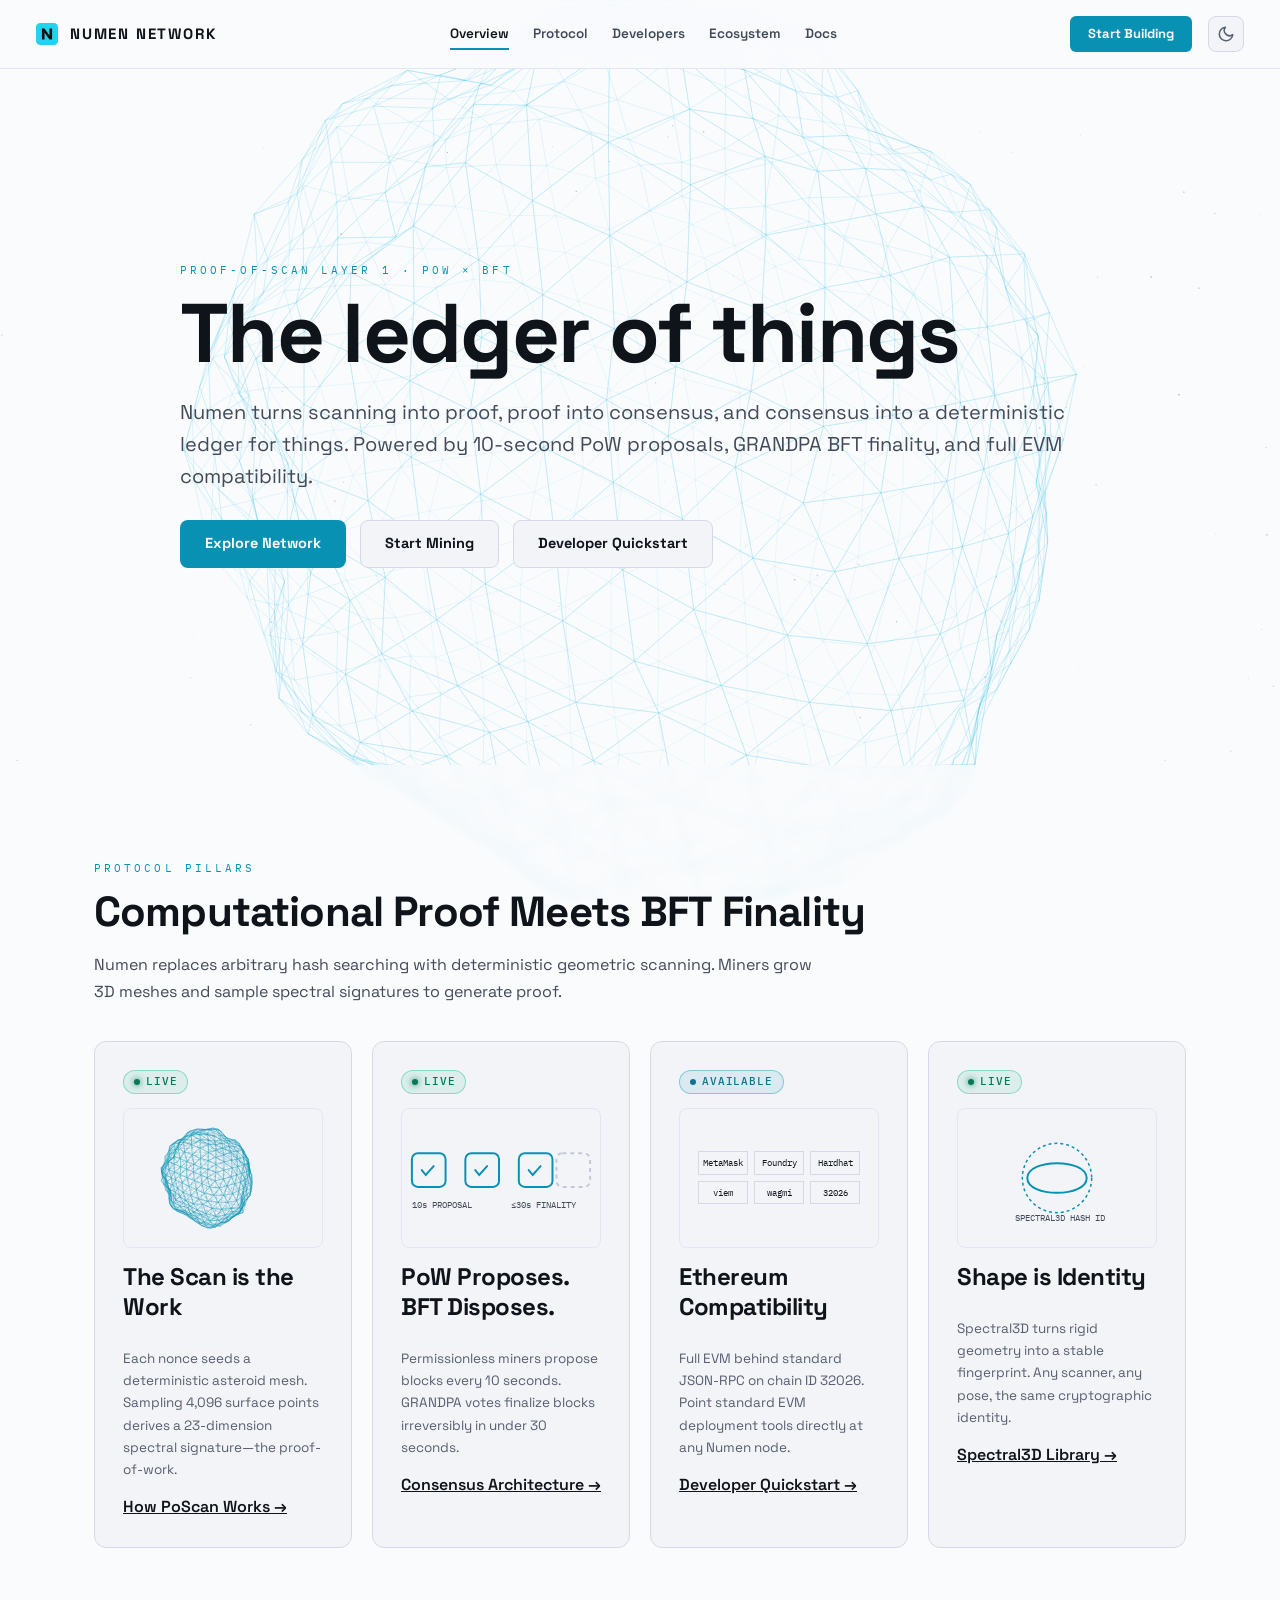
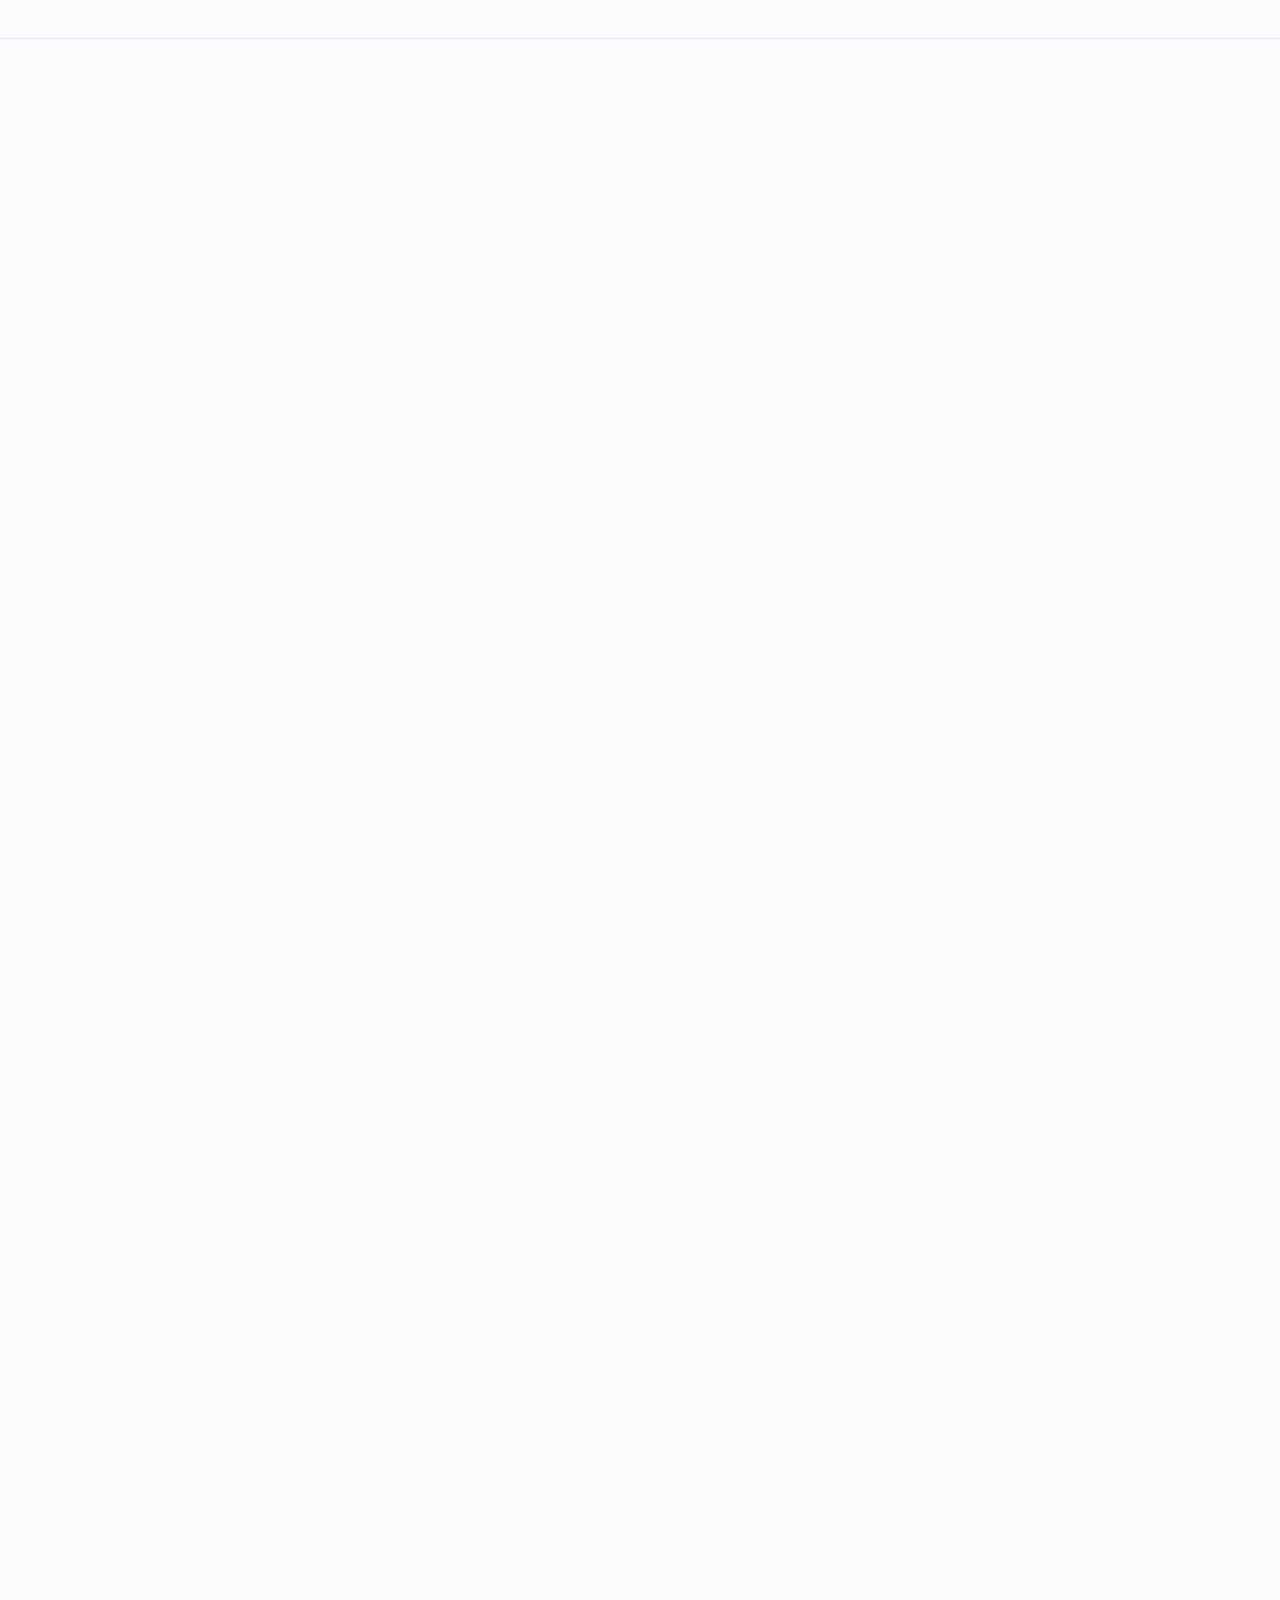
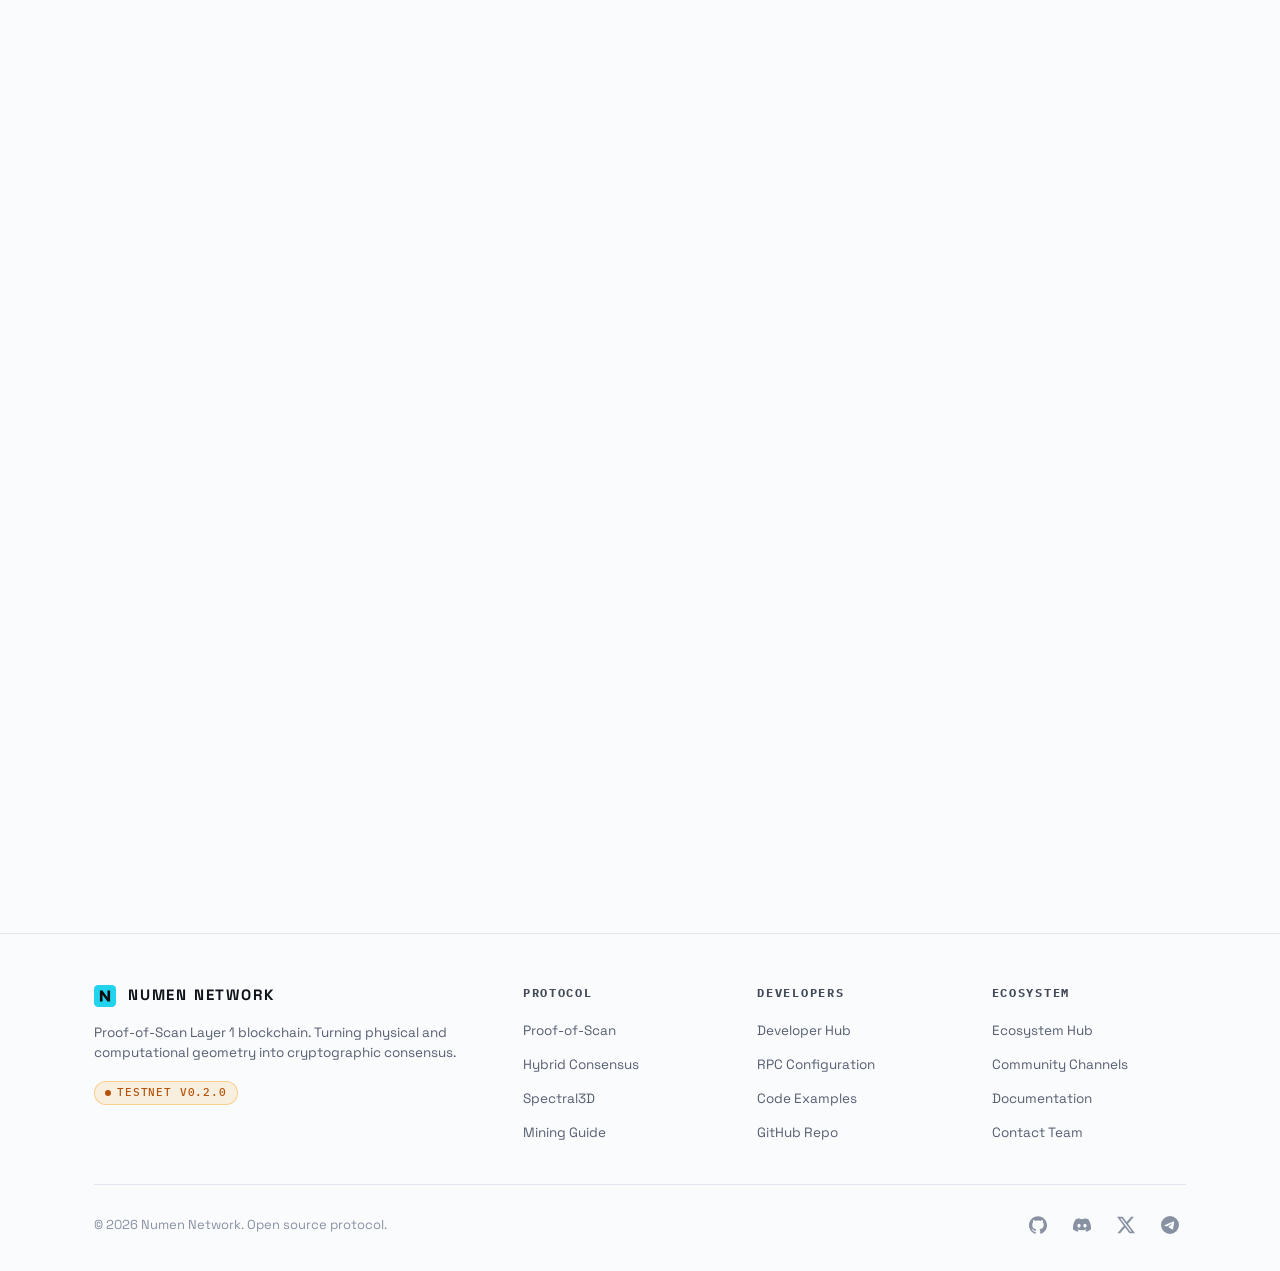
==== commit fa4237f6: "Enhance site: mobile nav, copy buttons, docs FAQ, 404, sim improvements - Fix broken mobile navigati" ====
--- a/index.html
+++ b/index.html
@@ -12,30 +12,58 @@
 <meta property="og:image" content="https://numen-network.org/og.png">
 <meta name="twitter:card" content="summary_large_image">
 <meta name="twitter:site" content="@numen_network">
+<meta name="theme-color" content="#0d0e12">
+<meta name="theme-color" content="#fafbfd" media="(prefers-color-scheme: light)">
 <link rel="canonical" href="https://numen-network.org/">
 <link rel="icon" href="data:image/svg+xml,%3Csvg xmlns='http://www.w3.org/2000/svg' viewBox='0 0 16 16'%3E%3Crect width='16' height='16' rx='3' fill='%2322d3ee'/%3E%3Cpath d='M4.3 12V4h1.9l3.6 5V4h1.9v8H9.8L6.2 7v5z' fill='%230d0e12'/%3E%3C/svg%3E">
 <link rel="preconnect" href="https://fonts.googleapis.com">
 <link rel="preconnect" href="https://fonts.gstatic.com" crossorigin>
 <link href="https://fonts.googleapis.com/css2?family=Space+Grotesk:wght@500;600;700&family=IBM+Plex+Mono:wght@400;500;600&display=swap" rel="stylesheet">
 <link rel="stylesheet" href="style.css">
-<script>if (localStorage.getItem('numen-theme') === 'light') document.documentElement.dataset.theme = 'light';</script>
+<script>(function(){try{var t=localStorage.getItem('numen-theme');if(!t&&window.matchMedia&&window.matchMedia('(prefers-color-scheme: light)').matches)t='light';if(t==='light')document.documentElement.dataset.theme='light';}catch(e){}})();</script>
 <script src="asteroid.js" defer></script>
 <script src="poscan-sim.js" defer></script>
+<script src="main.js" defer></script>
 
 <!-- Structured Metadata (JSON-LD) -->
 <script type="application/ld+json">
 {
   "@context": "https://schema.org",
-  "@type": "SoftwareApplication",
-  "name": "Numen Network",
-  "applicationCategory": "Blockchain Protocol",
-  "operatingSystem": "Linux, macOS",
-  "description": "Proof-of-Scan Layer 1 protocol uniting PoW mining, BFT finality, and Spectral3D computational proof.",
-  "url": "https://numen-network.org/"
+  "@graph": [
+    {
+      "@type": "Organization",
+      "name": "Numen Network",
+      "url": "https://numen-network.org/",
+      "logo": "https://numen-network.org/og.png",
+      "description": "Numen Network develops the Proof-of-Scan Layer 1 blockchain protocol.",
+      "sameAs": [
+        "https://github.com/numen-network/numen",
+        "https://x.com/numen_network",
+        "https://t.me/numen_network",
+        "https://discord.gg/ajPKdvrvJK"
+      ]
+    },
+    {
+      "@type": "WebSite",
+      "name": "Numen Network",
+      "url": "https://numen-network.org/"
+    },
+    {
+      "@type": "SoftwareApplication",
+      "name": "Numen Network",
+      "applicationCategory": "Blockchain Protocol",
+      "operatingSystem": "Linux, macOS",
+      "description": "Proof-of-Scan Layer 1 protocol uniting PoW mining, BFT finality, and Spectral3D computational proof.",
+      "url": "https://numen-network.org/",
+      "softwareVersion": "0.2.0"
+    }
+  ]
 }
 </script>
 </head>
 <body>
+
+<a class="skip-link" href="#main">Skip to content</a>
 
 <canvas id="sky" aria-hidden="true"></canvas>
 
@@ -62,10 +90,22 @@
         <svg class="ic-sun" width="18" height="18" viewBox="0 0 24 24" fill="none" stroke="currentColor" stroke-width="2" stroke-linecap="round"><circle cx="12" cy="12" r="4"/><path d="M12 2v3M12 19v3M2 12h3M19 12h3M4.6 4.6l2.1 2.1M17.3 17.3l2.1 2.1M19.4 4.6l-2.1 2.1M6.7 17.3l-2.1 2.1"/></svg>
         <svg class="ic-moon" width="18" height="18" viewBox="0 0 24 24" fill="none" stroke="currentColor" stroke-width="2" stroke-linecap="round" stroke-linejoin="round"><path d="M21 12.8A9 9 0 1 1 11.2 3a7 7 0 0 0 9.8 9.8z"/></svg>
       </button>
+      <button class="nav-burger" type="button" aria-expanded="false" aria-controls="mobile-menu" aria-label="Open menu">
+        <span></span><span></span><span></span>
+      </button>
     </div>
   </nav>
 
-  <main>
+  <div id="mobile-menu" class="mobile-menu" hidden>
+    <a class="active" href="index.html">Overview</a>
+    <a href="network.html">Protocol</a>
+    <a href="developers.html">Developers</a>
+    <a href="ecosystem.html">Ecosystem</a>
+    <a href="docs.html">Docs</a>
+    <a href="developers.html">Start Building →</a>
+  </div>
+
+  <main id="main">
 
     <!-- Hero Section -->
     <header class="hero">
@@ -77,9 +117,9 @@
             Numen turns scanning into proof, proof into consensus, and consensus into a deterministic ledger for things. Powered by 10-second PoW proposals, GRANDPA BFT finality, and full EVM compatibility.
           </p>
           <div class="cta-row">
-            <a class="btn-primary" href="#poscan">Explore the Network</a>
+            <a class="btn-primary" href="#poscan">Explore Network</a>
             <a class="btn-secondary" href="network.html#mine">Start Mining</a>
-            <a class="btn-secondary" href="developers.html">Read Developer Docs</a>
+            <a class="btn-secondary" href="developers.html">Developer Quickstart</a>
           </div>
         </div>
       </div>
@@ -187,17 +227,18 @@
                   <span>Input Nonce / Seed</span>
                   <span id="sim-nonce-val">Nonce: 32026</span>
                 </label>
-                <input type="range" id="sim-nonce" class="sim-slider" min="1" max="100000" value="32026">
+                <input type="range" id="sim-nonce" class="sim-slider" min="1" max="100000" value="32026"
+                  aria-describedby="sim-output-panel">
               </div>
 
-              <div class="sim-output">
+              <div class="sim-output" id="sim-output-panel" aria-live="polite">
                 <div class="sim-out-row">
                   <span style="color:var(--lead);">Derived Seed:</span>
-                  <span class="sim-out-val" id="sim-seed">0x8a92...f420</span>
+                  <span class="sim-out-val" id="sim-seed">0x8a92f3b1c4d5e6f7</span>
                 </div>
                 <div class="sim-out-row">
-                  <span style="color:var(--lead);">Asteroid Mesh:</span>
-                  <span class="sim-out-val">2,562 Vertices / 5,120 Faces</span>
+                  <span style="color:var(--lead);">Preview Mesh:</span>
+                  <span class="sim-out-val" id="sim-mesh">642 Vertices / 1,280 Faces</span>
                 </div>
                 <div class="sim-out-row">
                   <span style="color:var(--lead);">Surface Scan:</span>
@@ -209,7 +250,7 @@
                 </div>
                 <div class="sim-out-row" style="border-top:1px solid var(--line2); padding-top:8px; margin-top:4px;">
                   <span style="color:var(--lead);">Computed Seal Hash:</span>
-                  <span class="sim-out-val" id="sim-hash">0x00004a8f9c2e...</span>
+                  <span class="sim-out-val" id="sim-hash">0x00004a8f9c2e71bd</span>
                 </div>
               </div>
             </div>
@@ -394,15 +435,5 @@
 
 </div>
 
-<script>
-document.querySelector('.theme-toggle').addEventListener('click', () => {
-  const light = document.documentElement.dataset.theme !== 'light';
-  if (light) document.documentElement.dataset.theme = 'light';
-  else delete document.documentElement.dataset.theme;
-  localStorage.setItem('numen-theme', light ? 'light' : 'dark');
-  if (window.__rockStill) window.__rockStill();
-});
-</script>
-
 </body>
 </html>
--- a/style.css
+++ b/style.css
@@ -77,6 +77,40 @@
   outline-offset: 3px;
 }
 
+.sr-only {
+  position: absolute;
+  width: 1px;
+  height: 1px;
+  padding: 0;
+  margin: -1px;
+  overflow: hidden;
+  clip: rect(0 0 0 0);
+  white-space: nowrap;
+  border: 0;
+}
+
+.skip-link {
+  position: fixed;
+  top: -60px;
+  left: 16px;
+  z-index: 200;
+  padding: 10px 18px;
+  background: var(--accent);
+  color: var(--bg);
+  border-radius: 0 0 8px 8px;
+  font-size: 14px;
+  font-weight: 700;
+  transition: top 0.15s ease;
+}
+
+.skip-link:focus {
+  top: 0;
+}
+
+[id] {
+  scroll-margin-top: 132px;
+}
+
 /* Background Canvas */
 #sky {
   position: fixed;
@@ -319,6 +353,90 @@
 html[data-theme="light"] .theme-toggle .ic-sun { display: none; }
 html[data-theme="light"] .theme-toggle .ic-moon { display: block; }
 
+/* Mobile Navigation */
+.nav-burger {
+  display: none;
+  flex-direction: column;
+  justify-content: center;
+  gap: 5px;
+  width: 38px;
+  height: 36px;
+  padding: 0 9px;
+  border: 1px solid var(--line2);
+  border-radius: 8px;
+  background: var(--bg2);
+  cursor: pointer;
+}
+
+.nav-burger span {
+  display: block;
+  height: 2px;
+  width: 100%;
+  border-radius: 2px;
+  background: var(--ink);
+  transition: transform 0.2s ease, opacity 0.15s ease;
+}
+
+.nav-burger[aria-expanded="true"] span:nth-child(1) {
+  transform: translateY(7px) rotate(45deg);
+}
+.nav-burger[aria-expanded="true"] span:nth-child(2) {
+  opacity: 0;
+}
+.nav-burger[aria-expanded="true"] span:nth-child(3) {
+  transform: translateY(-7px) rotate(-45deg);
+}
+
+.mobile-menu {
+  position: fixed;
+  top: 69px;
+  left: 0;
+  right: 0;
+  z-index: 95;
+  display: none;
+  flex-direction: column;
+  padding: 10px 20px 18px;
+  background: rgba(13, 14, 18, 0.97);
+  -webkit-backdrop-filter: blur(14px);
+  backdrop-filter: blur(14px);
+  border-bottom: 1px solid var(--line2);
+  animation: menu-in 0.16s ease;
+}
+
+.mobile-menu.open {
+  display: flex;
+}
+
+.mobile-menu a {
+  padding: 13px 8px;
+  font-size: 15px;
+  font-weight: 600;
+  color: var(--lead);
+  border-bottom: 1px solid var(--line);
+}
+
+.mobile-menu a:last-child {
+  border-bottom: 0;
+}
+
+.mobile-menu a.active,
+.mobile-menu a:hover {
+  color: var(--accent);
+}
+
+@keyframes menu-in {
+  from { opacity: 0; transform: translateY(-6px); }
+  to { opacity: 1; transform: translateY(0); }
+}
+
+body.menu-open {
+  overflow: hidden;
+}
+
+html[data-theme="light"] .mobile-menu {
+  background: rgba(250, 251, 253, 0.97);
+}
+
 /* Sub-navigation bar */
 .subnav {
   position: sticky;
@@ -639,10 +757,40 @@
   color: var(--dim);
   cursor: pointer;
   padding: 4px;
-  transition: color 0.15s;
-}
-
-.copy-btn:hover { color: var(--accent); }
+  border-radius: 6px;
+  transition: color 0.15s, background 0.15s;
+}
+
+.copy-btn:hover { color: var(--accent); background: var(--bg2); }
+.copy-btn.copied { color: var(--status-live-text, #10b981); }
+
+.back-to-top {
+  position: fixed;
+  right: 20px;
+  bottom: 20px;
+  z-index: 90;
+  display: grid;
+  place-items: center;
+  width: 42px;
+  height: 42px;
+  border: 1px solid var(--line3);
+  border-radius: 10px;
+  background: var(--bg2);
+  color: var(--lead);
+  cursor: pointer;
+  box-shadow: 0 4px 18px rgba(0, 0, 0, 0.35);
+  transition: color 0.15s, border-color 0.15s, transform 0.15s;
+}
+
+.back-to-top:hover {
+  color: var(--accent);
+  border-color: var(--accent);
+  transform: translateY(-2px);
+}
+
+.back-to-top[hidden] {
+  display: none;
+}
 
 /* Code Snippet Box */
 .code-box {
@@ -803,13 +951,103 @@
   background: var(--bg2);
 }
 
+/* Spec Table & FAQ Accordion */
+.spec-table {
+  width: 100%;
+  border-collapse: collapse;
+  font-family: var(--mono);
+  font-size: 13px;
+}
+
+.spec-table th,
+.spec-table td {
+  text-align: left;
+  padding: 12px 14px;
+  border-bottom: 1px solid var(--line);
+  vertical-align: top;
+}
+
+.spec-table th {
+  color: var(--lead);
+  font-weight: 500;
+  white-space: nowrap;
+}
+
+.spec-table td {
+  color: var(--ink);
+}
+
+.spec-table tr:last-child td {
+  border-bottom: 0;
+}
+
+.faq-list {
+  display: flex;
+  flex-direction: column;
+  gap: 12px;
+  margin-top: 28px;
+}
+
+.faq-item {
+  background: var(--bg-card);
+  border: 1px solid var(--line2);
+  border-radius: 10px;
+  overflow: hidden;
+  transition: border-color 0.2s ease;
+}
+
+.faq-item[open] {
+  border-color: var(--line3);
+}
+
+.faq-item summary {
+  display: flex;
+  align-items: center;
+  justify-content: space-between;
+  gap: 16px;
+  list-style: none;
+  cursor: pointer;
+  padding: 18px 20px;
+  font-size: 15.5px;
+  font-weight: 600;
+  color: var(--ink);
+}
+
+.faq-item summary::-webkit-details-marker {
+  display: none;
+}
+
+.faq-item summary::after {
+  content: '+';
+  font-family: var(--mono);
+  font-size: 20px;
+  line-height: 1;
+  color: var(--accent);
+  flex-shrink: 0;
+  transition: transform 0.2s ease;
+}
+
+.faq-item[open] summary::after {
+  transform: rotate(45deg);
+}
+
+.faq-item .faq-body {
+  padding: 0 20px 18px;
+  font-size: 14px;
+  line-height: 1.7;
+  color: var(--body);
+}
+
 /* Responsive Overrides */
 @media (max-width: 768px) {
   .nav { padding: 14px 20px; }
-  .nav-links { display: none; } /* Mobile drawer can be toggled */
+  .nav-links { display: none; }
+  .nav-right .btn-nav-cta { display: none; }
+  .nav-burger { display: flex; }
   .wrap { padding: 0 18px; }
   .hero { padding: 110px 0 50px; }
   .sim-container { padding: 20px; }
+  [id] { scroll-margin-top: 120px; }
 }
 
 /* Light Theme Variables & Overrides */
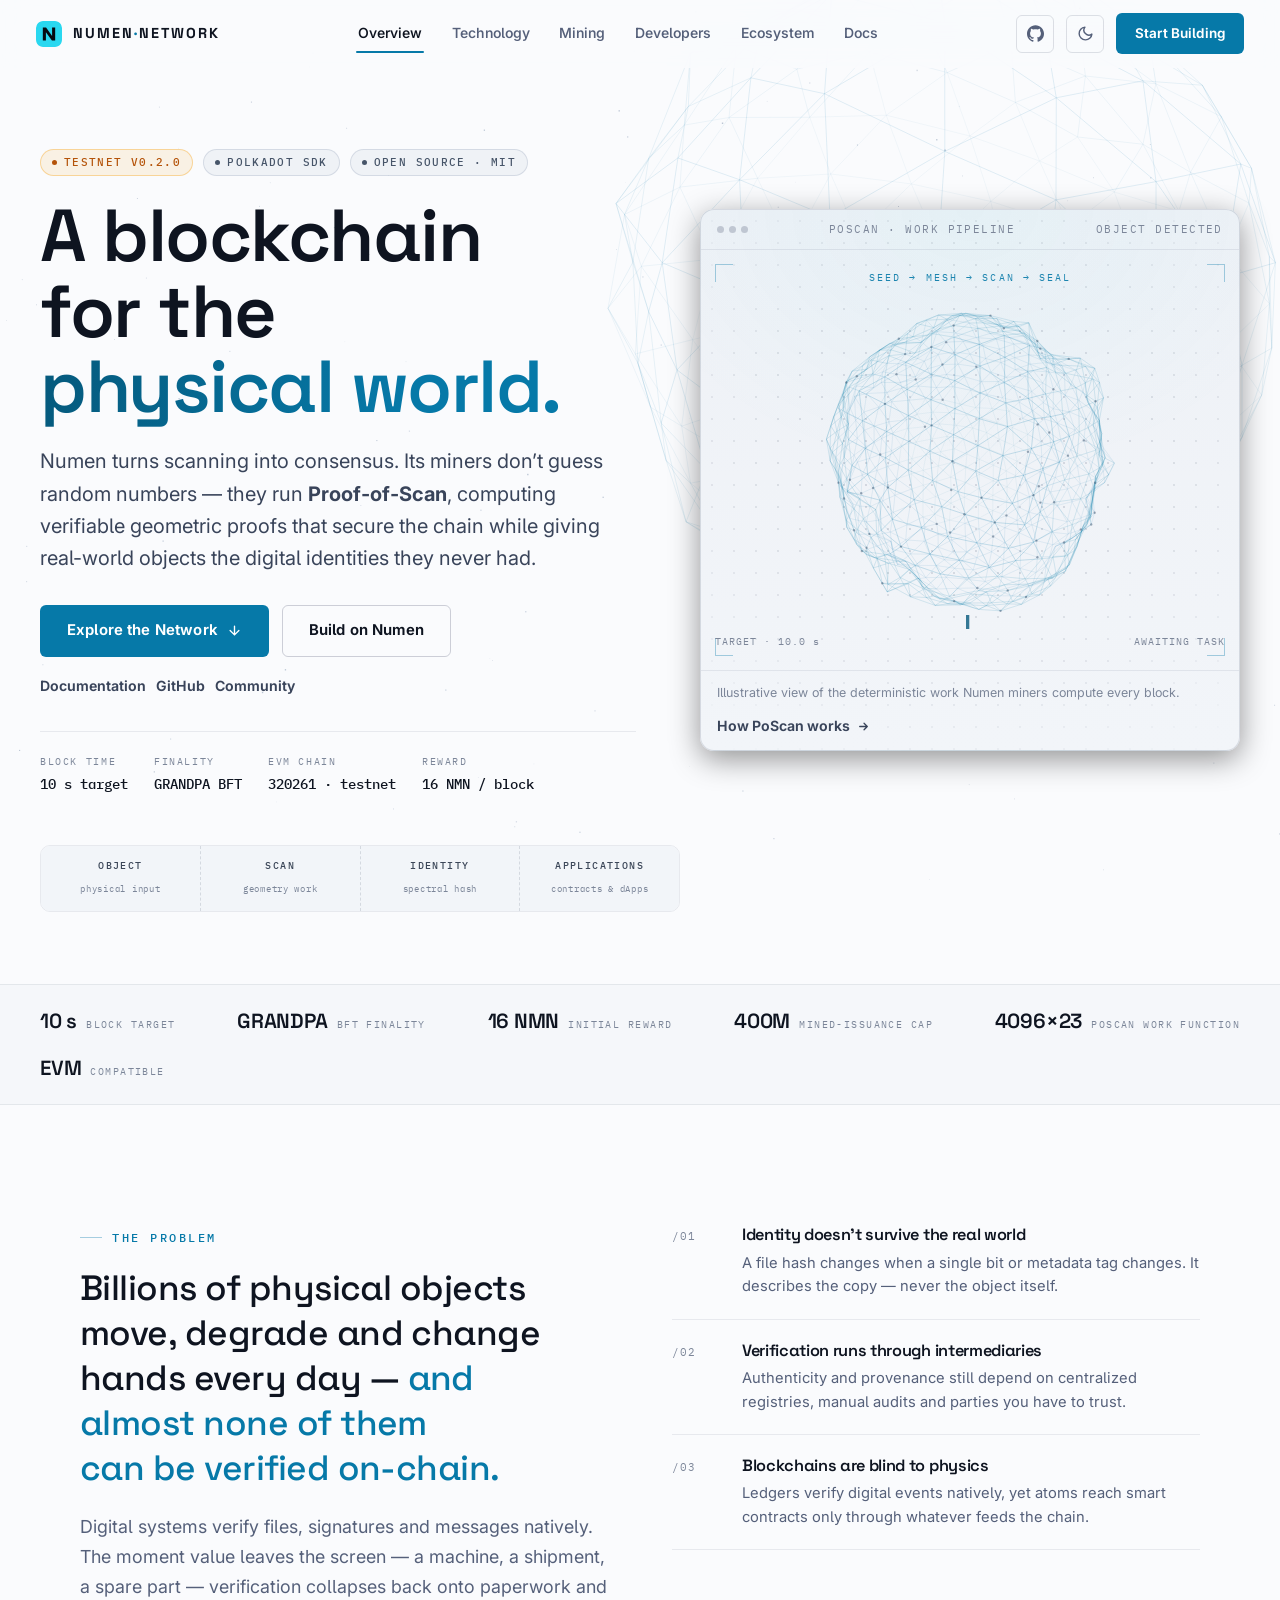
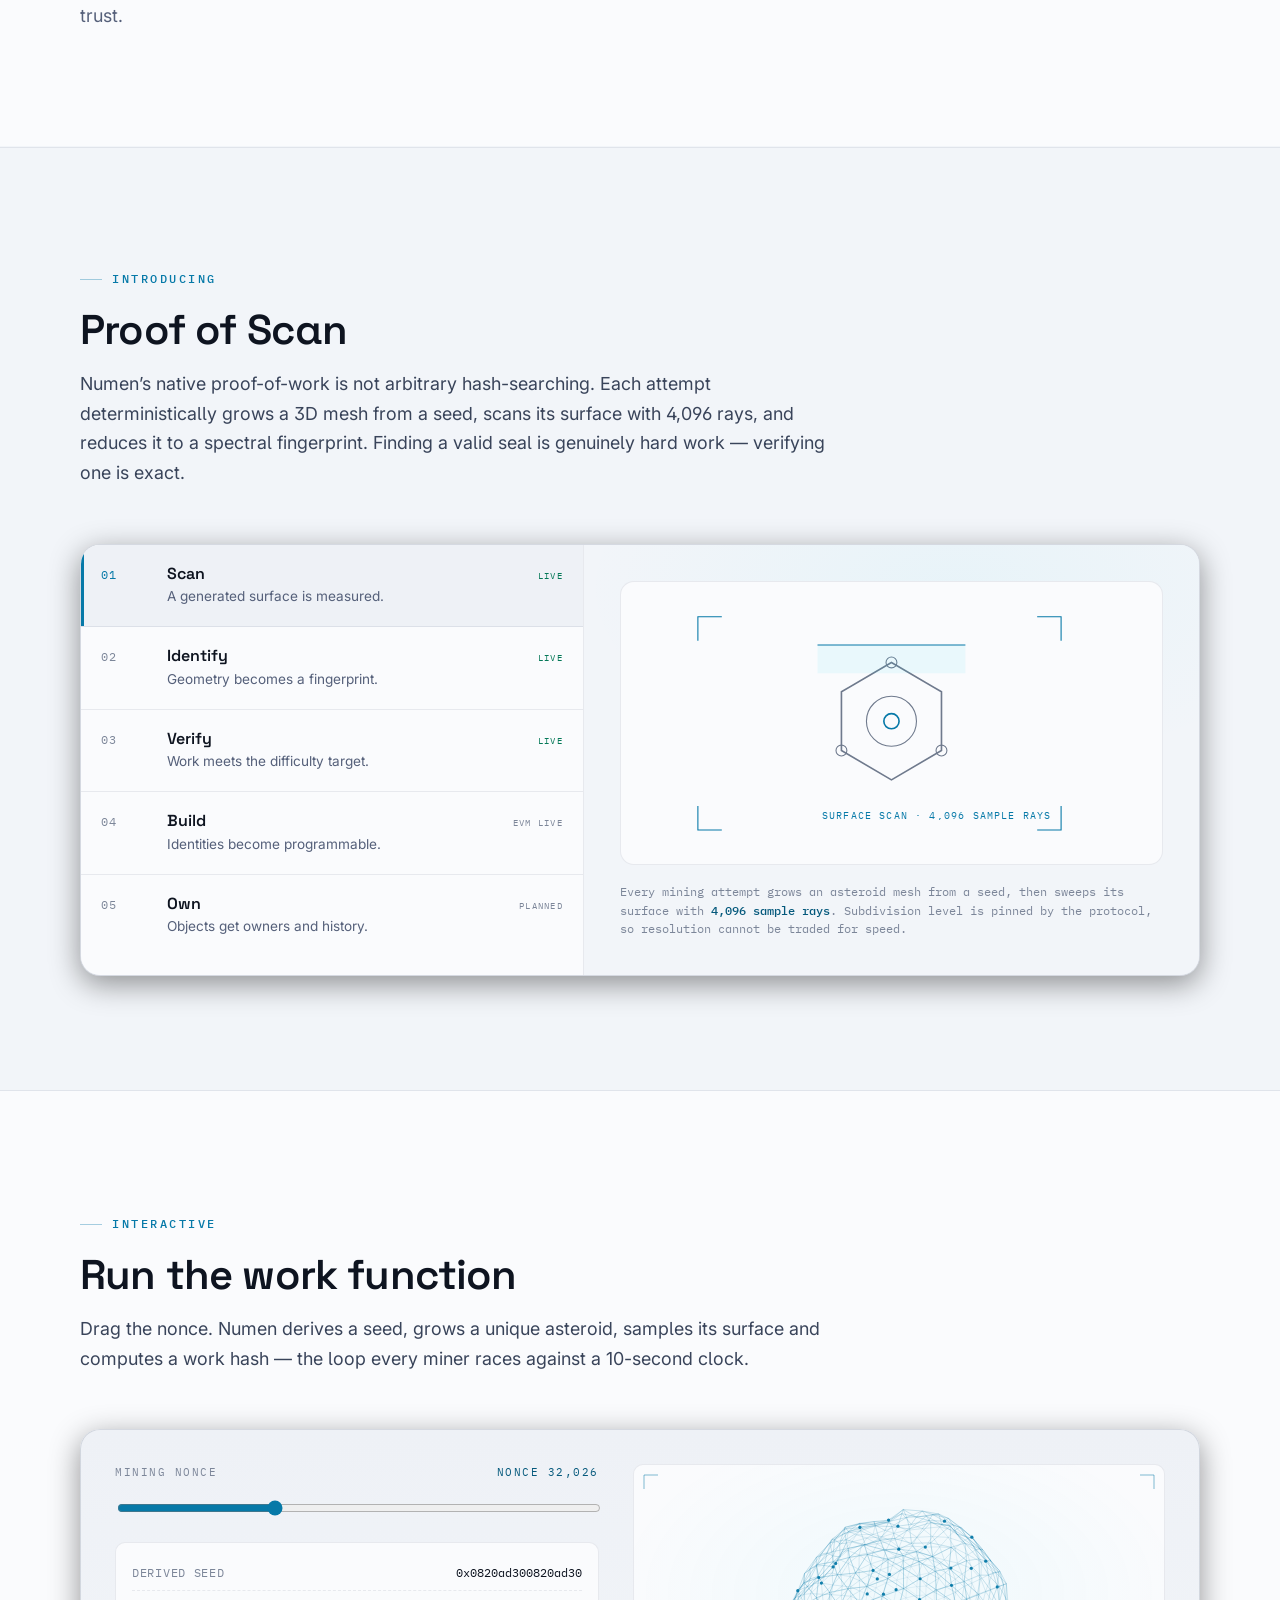
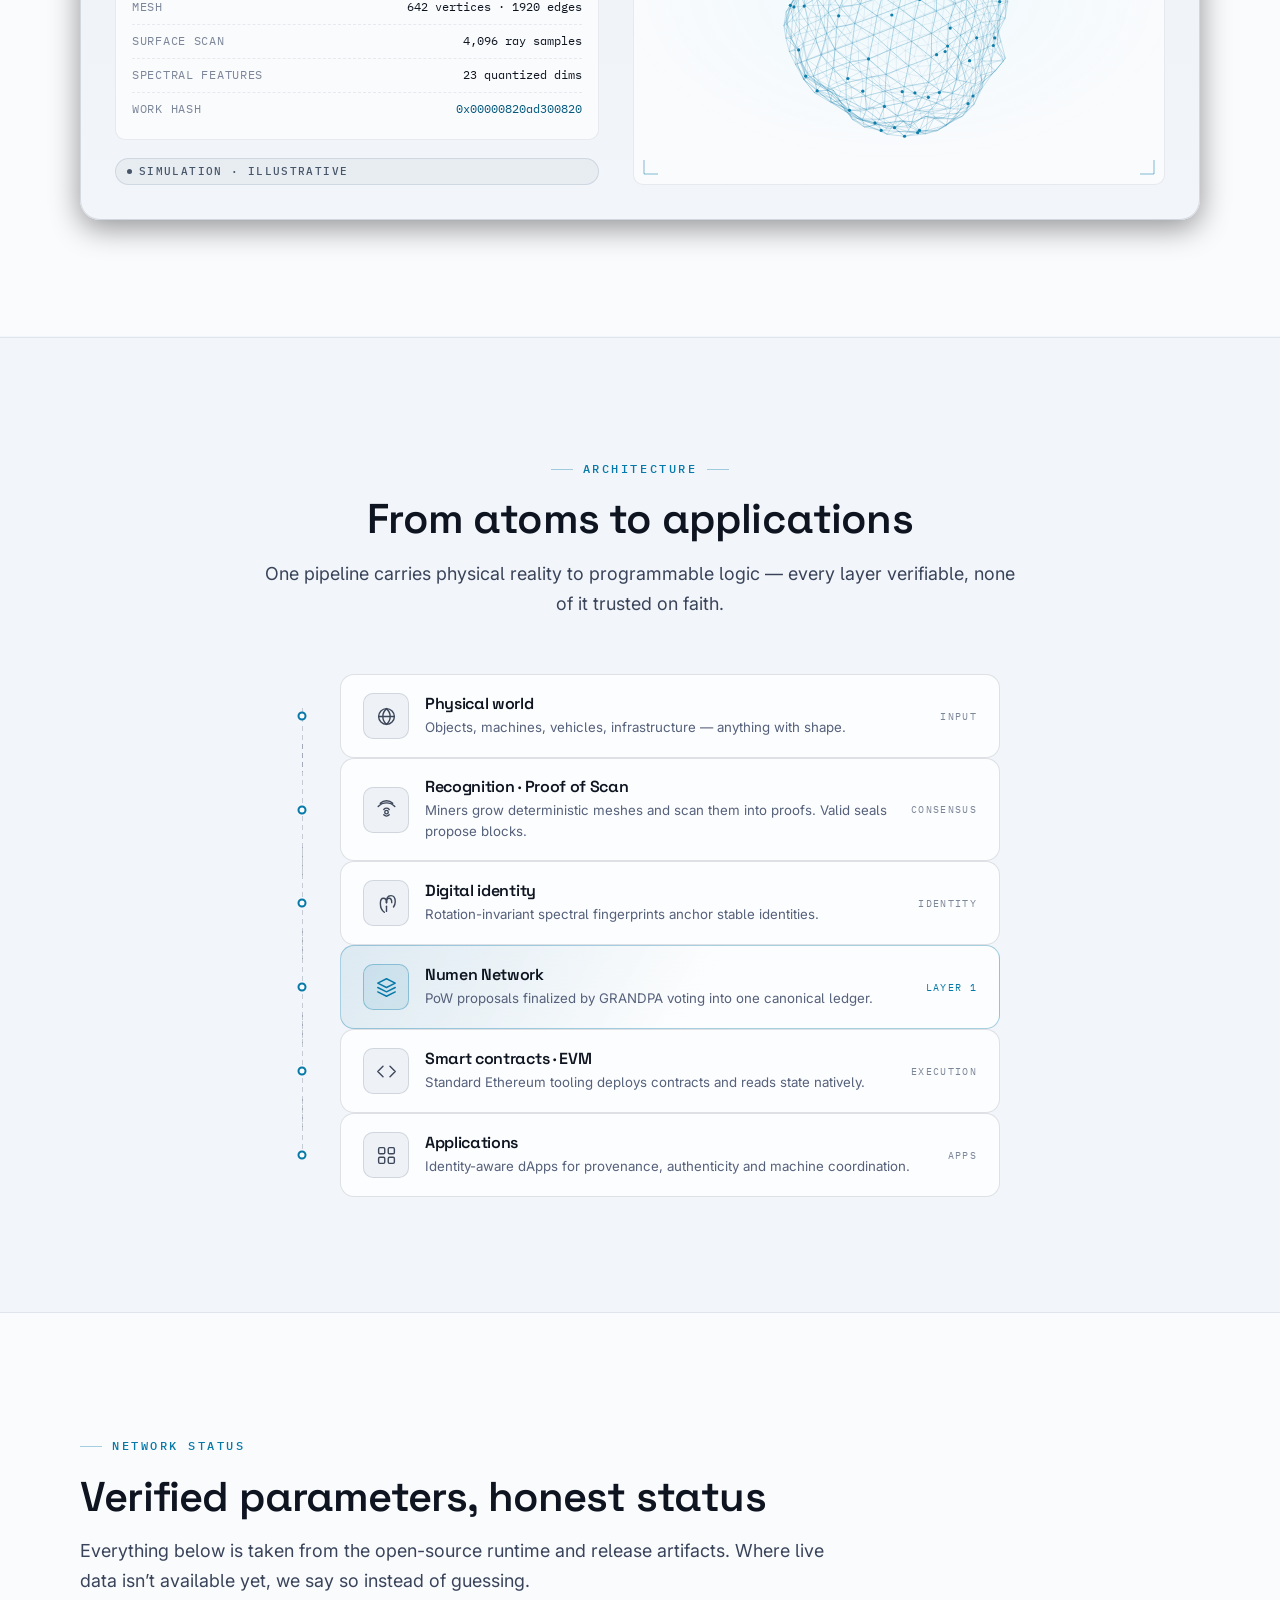
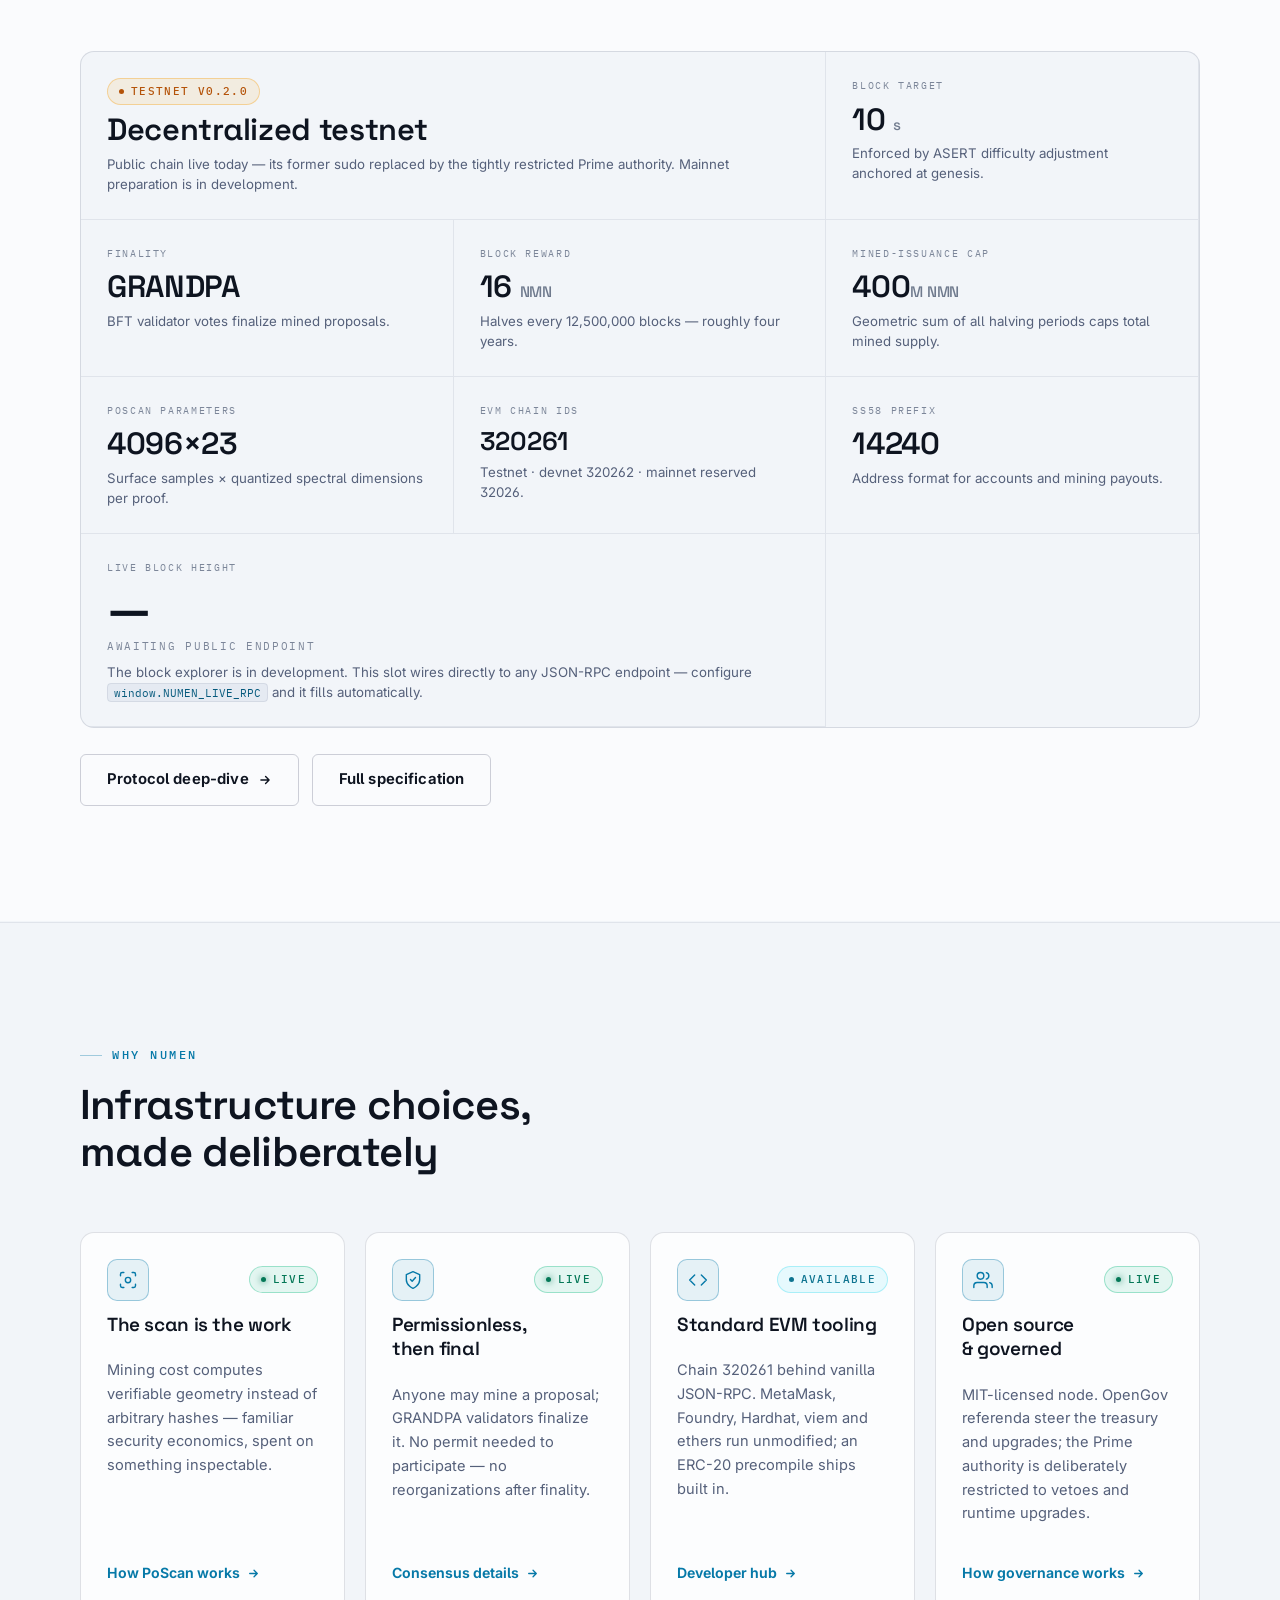
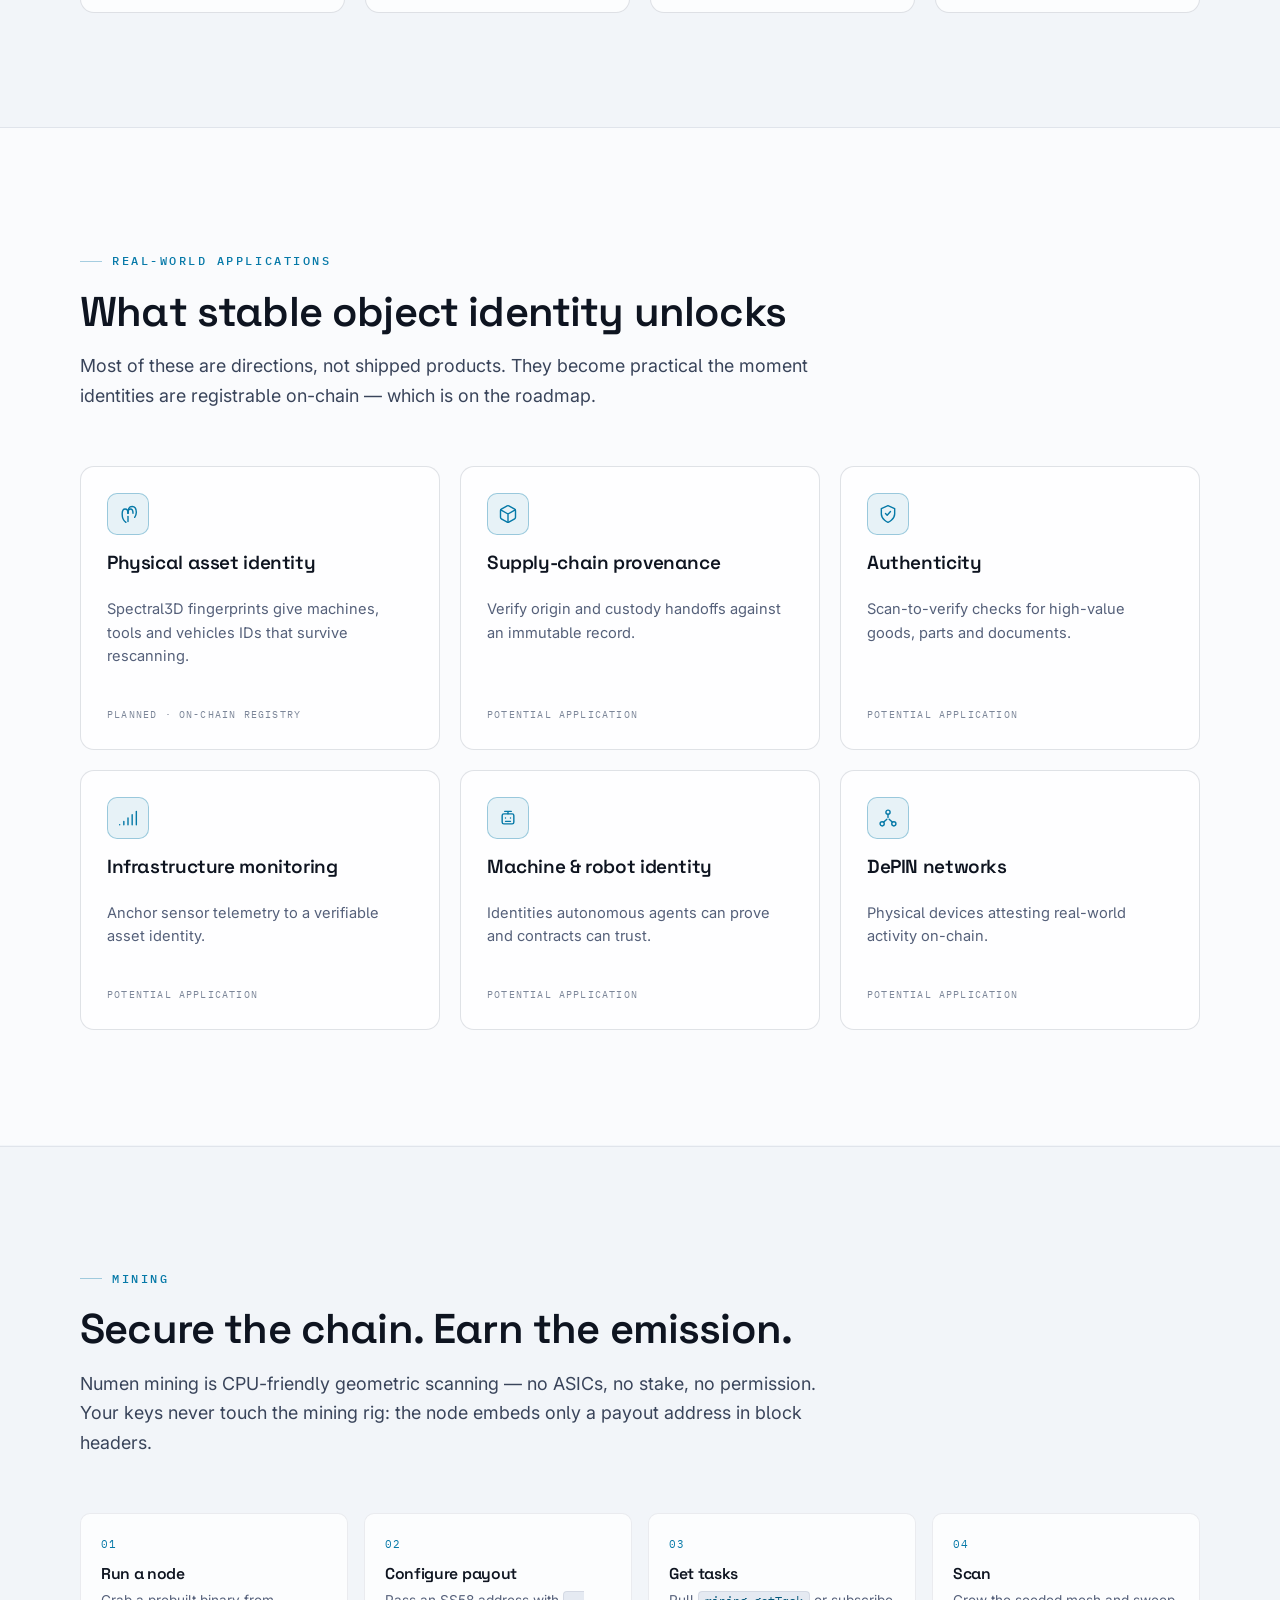
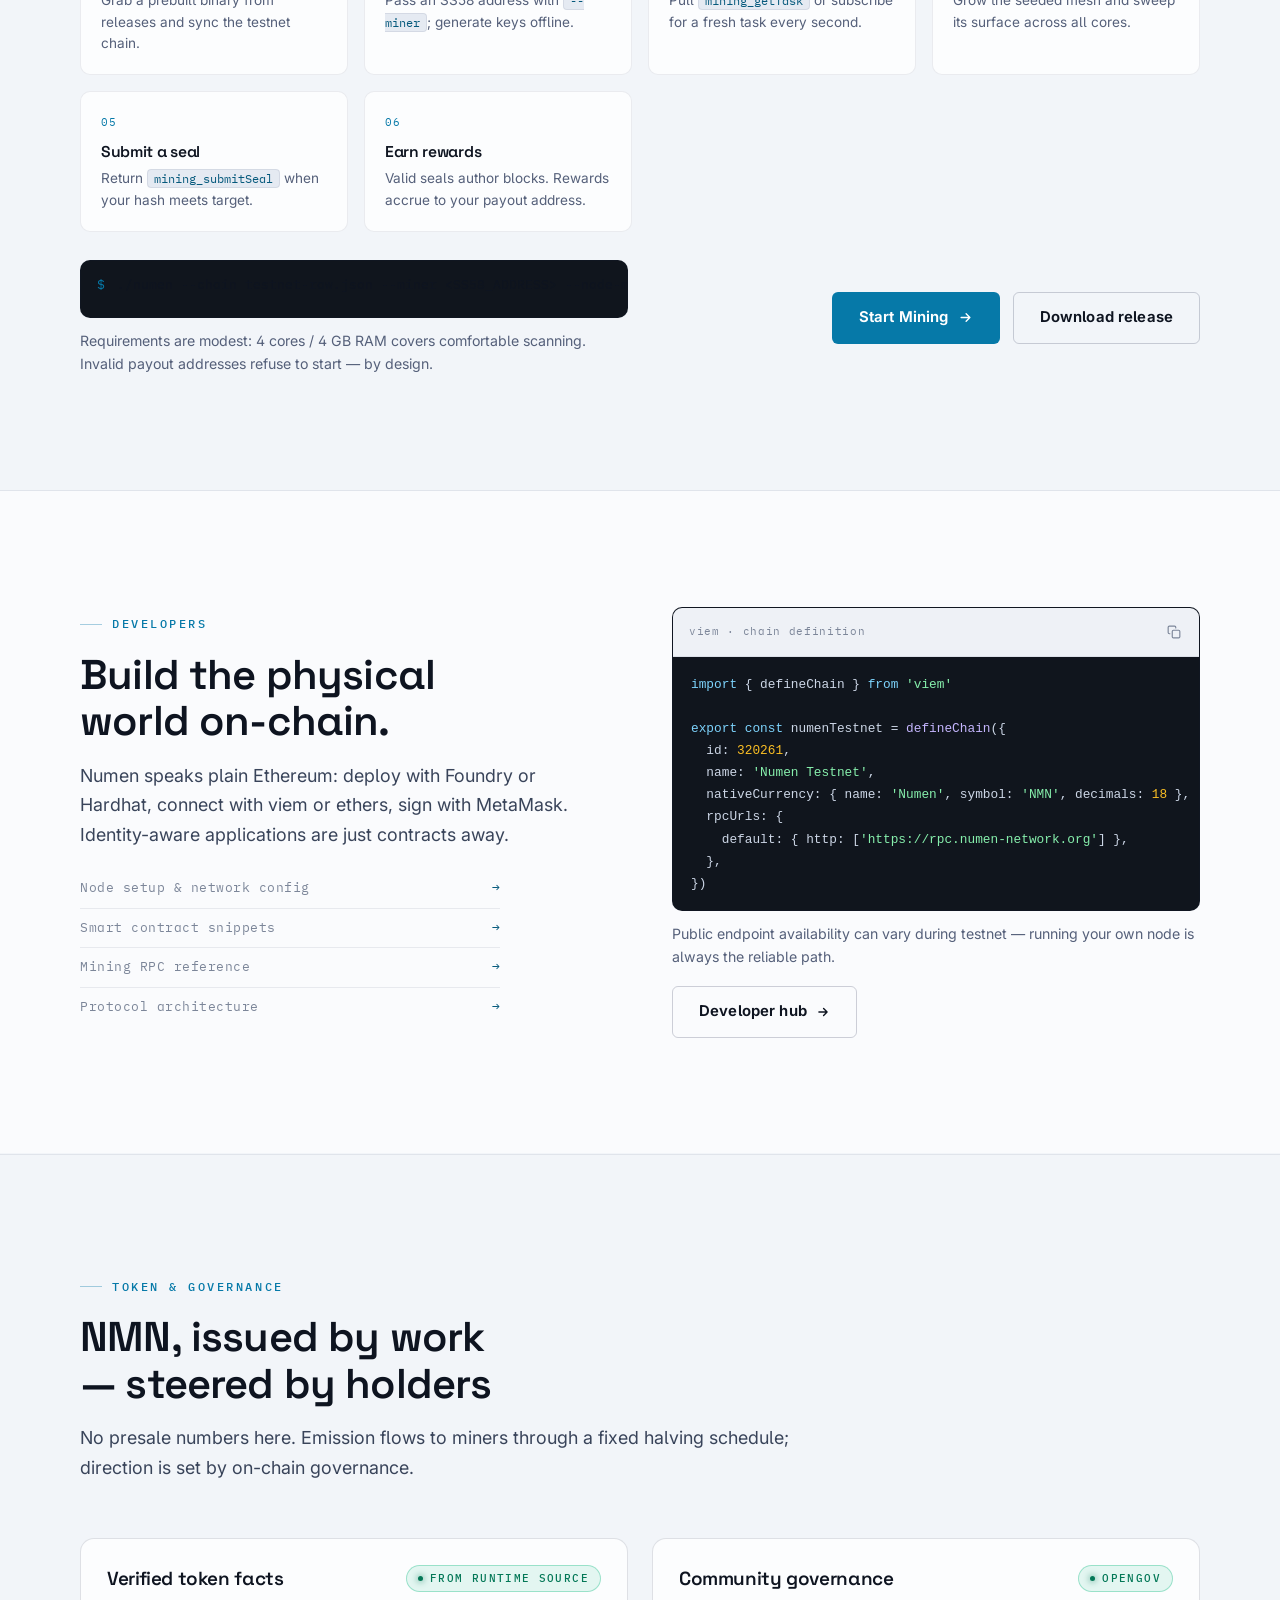
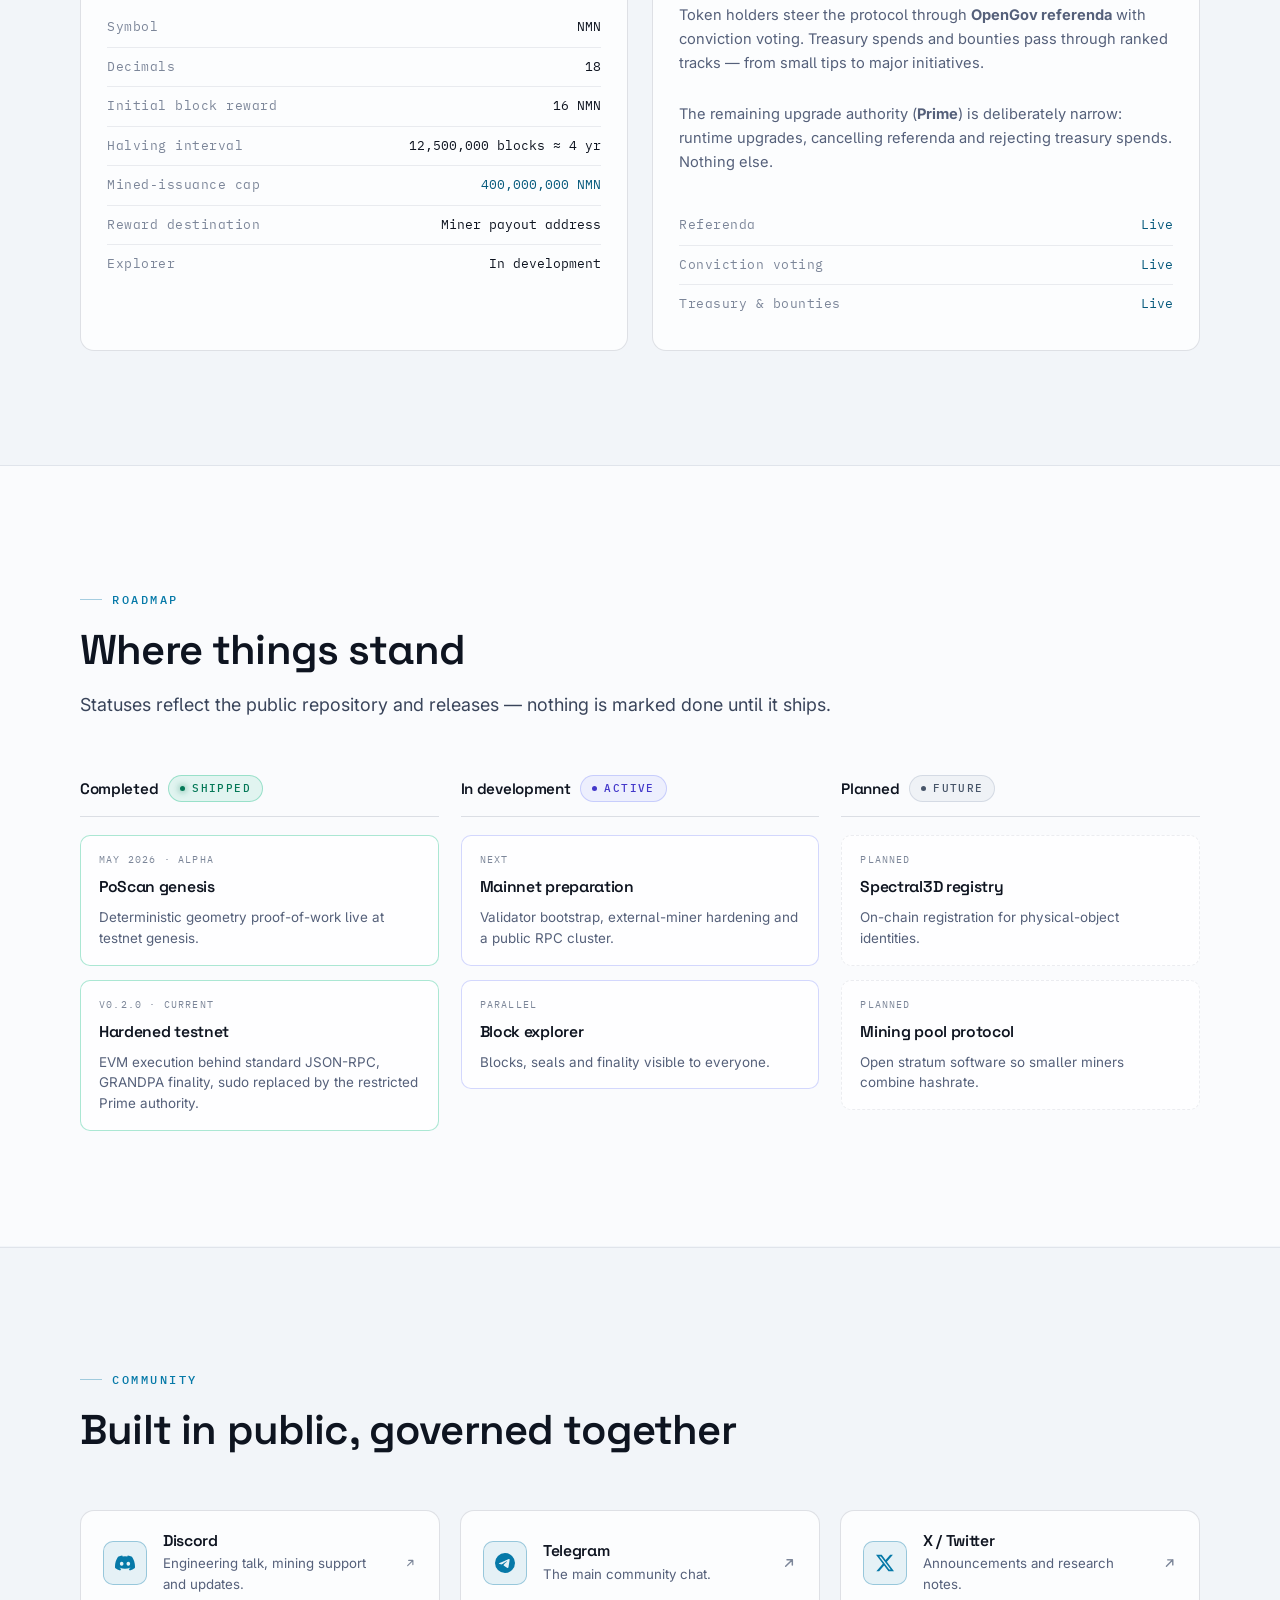
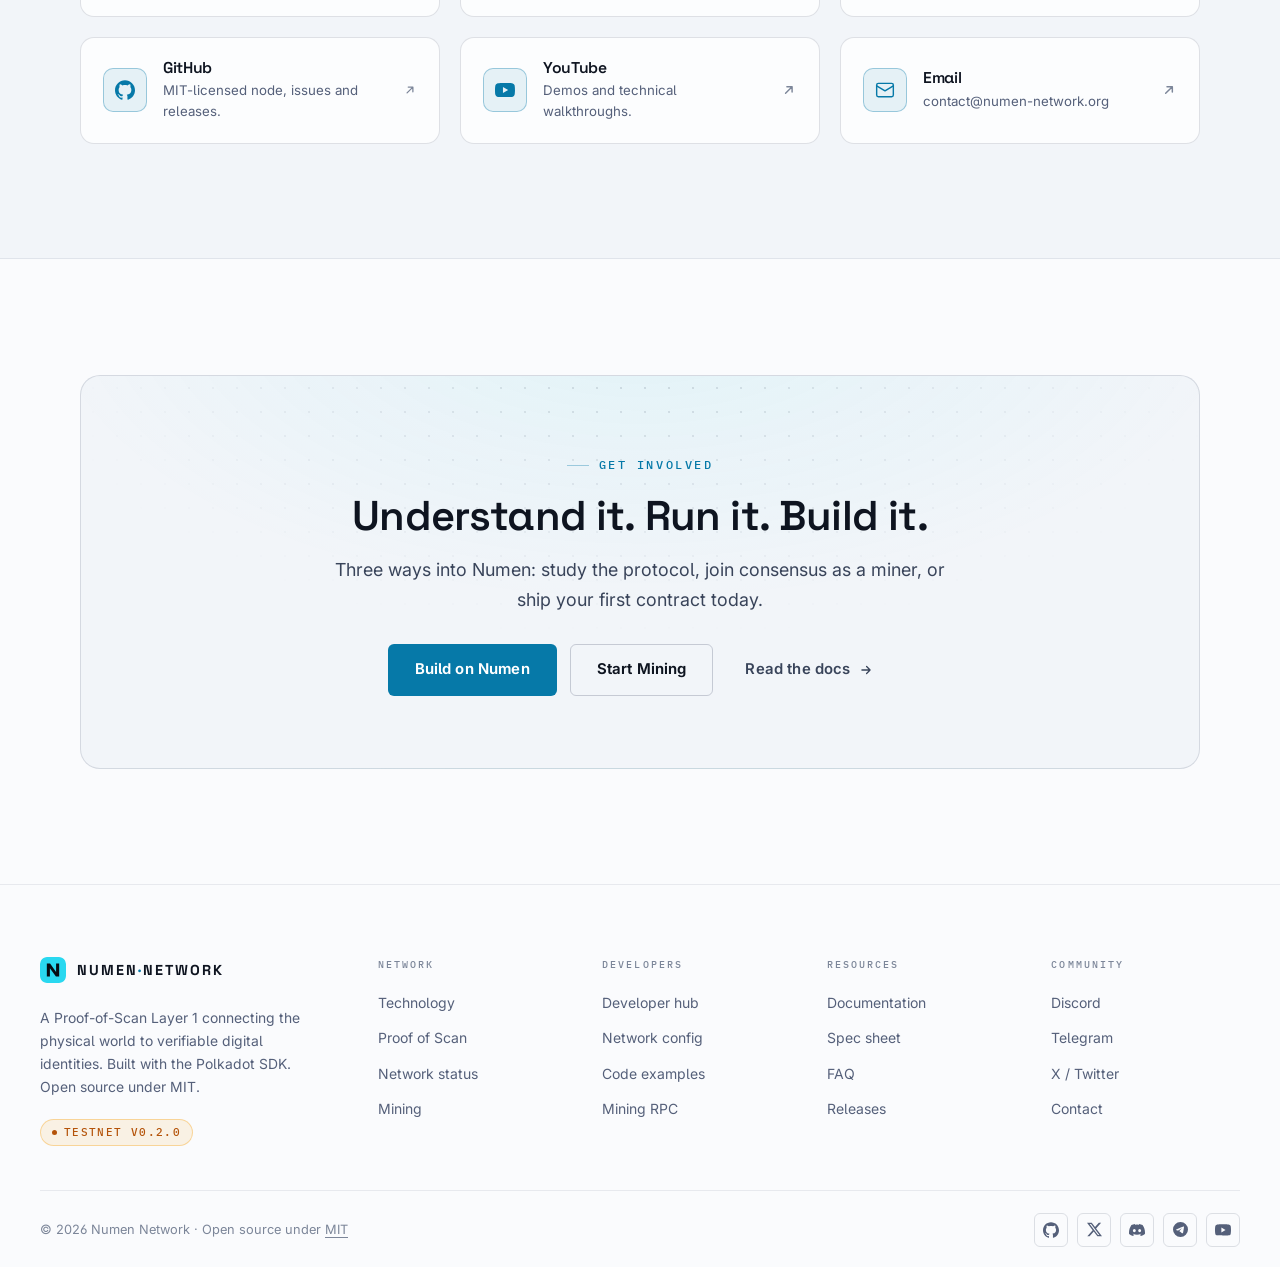
==== commit bf9064d2: "Premium redesign: new design system, narrative homepage, mining page, chain ID fix - Rebuild style.c" ====
--- a/index.html
+++ b/index.html
@@ -3,29 +3,32 @@
 <head>
 <meta charset="utf-8">
 <meta name="viewport" content="width=device-width, initial-scale=1">
-<title>Numen Network · Proof-of-Scan Layer 1 Blockchain</title>
-<meta name="description" content="Numen Network is a Proof-of-Scan Layer 1 blockchain uniting PoW block proposal, GRANDPA BFT finality, full EVM compatibility, and Spectral3D geometry proof.">
+<title>Numen Network — Layer 1 Blockchain Powered by Proof of Scan</title>
+<meta name="description" content="Numen Network is a Proof-of-Scan Layer 1 blockchain built on the Polkadot SDK. Miners earn blocks through verifiable geometry proofs while physical objects gain stable digital identities. EVM compatible, open source.">
+<link rel="canonical" href="https://numen-network.org/">
 <meta property="og:type" content="website">
-<meta property="og:title" content="Numen Network · Proof-of-Scan Layer 1">
-<meta property="og:description" content="The ledger of things. PoScan mining, 10-second blocks, GRANDPA BFT finality, EVM Chain ID 32026.">
+<meta property="og:site_name" content="Numen Network">
+<meta property="og:title" content="Numen Network — Layer 1 Blockchain Powered by Proof of Scan">
+<meta property="og:description" content="A blockchain for the physical world. Proof-of-Scan consensus on a Polkadot SDK Layer 1, EVM compatible, community governed.">
 <meta property="og:url" content="https://numen-network.org/">
 <meta property="og:image" content="https://numen-network.org/og.png">
 <meta name="twitter:card" content="summary_large_image">
-<meta name="twitter:site" content="@numen_network">
-<meta name="theme-color" content="#0d0e12">
+<meta name="twitter:title" content="Numen Network — Layer 1 Blockchain Powered by Proof of Scan">
+<meta name="twitter:description" content="A blockchain for the physical world. Proof-of-Scan consensus on a Polkadot SDK Layer 1.">
+<meta name="twitter:image" content="https://numen-network.org/og.png">
+<meta name="theme-color" content="#06070b">
 <meta name="theme-color" content="#fafbfd" media="(prefers-color-scheme: light)">
-<link rel="canonical" href="https://numen-network.org/">
-<link rel="icon" href="data:image/svg+xml,%3Csvg xmlns='http://www.w3.org/2000/svg' viewBox='0 0 16 16'%3E%3Crect width='16' height='16' rx='3' fill='%2322d3ee'/%3E%3Cpath d='M4.3 12V4h1.9l3.6 5V4h1.9v8H9.8L6.2 7v5z' fill='%230d0e12'/%3E%3C/svg%3E">
+<link rel="icon" href="data:image/svg+xml,%3Csvg xmlns='http://www.w3.org/2000/svg' viewBox='0 0 16 16'%3E%3Crect width='16' height='16' rx='3.5' fill='%2329d8f0'/%3E%3Cpath d='M4.2 12V4h2l3.7 5.2V4h1.9v8H9.8L6.1 6.9V12z' fill='%23060b12'/%3E%3C/svg%3E">
 <link rel="preconnect" href="https://fonts.googleapis.com">
 <link rel="preconnect" href="https://fonts.gstatic.com" crossorigin>
-<link href="https://fonts.googleapis.com/css2?family=Space+Grotesk:wght@500;600;700&family=IBM+Plex+Mono:wght@400;500;600&display=swap" rel="stylesheet">
+<link href="https://fonts.googleapis.com/css2?family=Inter:wght@400;500;600;700&family=Space+Grotesk:wght@500;600;700&family=IBM+Plex+Mono:wght@400;500&display=swap" rel="stylesheet">
 <link rel="stylesheet" href="style.css">
 <script>(function(){try{var t=localStorage.getItem('numen-theme');if(!t&&window.matchMedia&&window.matchMedia('(prefers-color-scheme: light)').matches)t='light';if(t==='light')document.documentElement.dataset.theme='light';}catch(e){}})();</script>
 <script src="asteroid.js" defer></script>
+<script src="hero-scan.js" defer></script>
 <script src="poscan-sim.js" defer></script>
 <script src="main.js" defer></script>
 
-<!-- Structured Metadata (JSON-LD) -->
 <script type="application/ld+json">
 {
   "@context": "https://schema.org",
@@ -35,12 +38,13 @@
       "name": "Numen Network",
       "url": "https://numen-network.org/",
       "logo": "https://numen-network.org/og.png",
-      "description": "Numen Network develops the Proof-of-Scan Layer 1 blockchain protocol.",
+      "description": "Numen Network develops a Proof-of-Scan Layer 1 blockchain built with the Polkadot SDK.",
       "sameAs": [
         "https://github.com/numen-network/numen",
         "https://x.com/numen_network",
         "https://t.me/numen_network",
-        "https://discord.gg/ajPKdvrvJK"
+        "https://discord.gg/WKmyTfmaa",
+        "https://www.youtube.com/@numen_network"
       ]
     },
     {
@@ -50,12 +54,13 @@
     },
     {
       "@type": "SoftwareApplication",
-      "name": "Numen Network",
+      "name": "Numen",
       "applicationCategory": "Blockchain Protocol",
       "operatingSystem": "Linux, macOS",
-      "description": "Proof-of-Scan Layer 1 protocol uniting PoW mining, BFT finality, and Spectral3D computational proof.",
-      "url": "https://numen-network.org/",
-      "softwareVersion": "0.2.0"
+      "description": "Proof-of-Scan Layer 1 node uniting PoW block proposal, GRANDPA BFT finality, and Spectral3D computational proof. Built with the Polkadot SDK.",
+      "url": "https://github.com/numen-network/numen",
+      "softwareVersion": "0.2.0",
+      "license": "https://github.com/numen-network/numen/blob/master/LICENSE"
     }
   ]
 }
@@ -69,365 +74,1063 @@
 
 <div class="page">
 
-  <!-- Primary Navigation -->
-  <nav class="nav" aria-label="Main Navigation">
-    <a class="logo" href="index.html">
-      <div class="logo-mark" aria-hidden="true"></div>
-      <span class="logo-name">NUMEN NETWORK</span>
+  <!-- ================================ Navigation ============================ -->
+  <nav class="nav" aria-label="Main navigation">
+    <a class="logo" href="index.html" aria-label="Numen Network home">
+      <span class="logo-mark" aria-hidden="true"></span>
+      <span class="logo-name">NUMEN<b>&middot;</b>NETWORK</span>
     </a>
 
     <div class="nav-links">
-      <a class="nav-link active" href="index.html">Overview</a>
-      <a class="nav-link" href="network.html">Protocol</a>
+      <a class="nav-link active" href="index.html" aria-current="page">Overview</a>
+      <a class="nav-link" href="network.html">Technology</a>
+      <a class="nav-link" href="mining.html">Mining</a>
       <a class="nav-link" href="developers.html">Developers</a>
       <a class="nav-link" href="ecosystem.html">Ecosystem</a>
       <a class="nav-link" href="docs.html">Docs</a>
     </div>
 
     <div class="nav-right">
-      <a class="btn-nav-cta" href="developers.html">Start Building</a>
-      <button class="theme-toggle" type="button" aria-label="Toggle theme">
-        <svg class="ic-sun" width="18" height="18" viewBox="0 0 24 24" fill="none" stroke="currentColor" stroke-width="2" stroke-linecap="round"><circle cx="12" cy="12" r="4"/><path d="M12 2v3M12 19v3M2 12h3M19 12h3M4.6 4.6l2.1 2.1M17.3 17.3l2.1 2.1M19.4 4.6l-2.1 2.1M6.7 17.3l-2.1 2.1"/></svg>
-        <svg class="ic-moon" width="18" height="18" viewBox="0 0 24 24" fill="none" stroke="currentColor" stroke-width="2" stroke-linecap="round" stroke-linejoin="round"><path d="M21 12.8A9 9 0 1 1 11.2 3a7 7 0 0 0 9.8 9.8z"/></svg>
+      <a class="icon-btn github-btn" href="https://github.com/numen-network/numen" target="_blank" rel="noopener" aria-label="Numen on GitHub">
+        <svg width="17" height="17" viewBox="0 0 24 24" fill="currentColor" aria-hidden="true"><path d="M12 .297c-6.63 0-12 5.373-12 12 0 5.303 3.438 9.8 8.205 11.385.6.113.82-.258.82-.577 0-.285-.01-1.04-.015-2.04-3.338.724-4.042-1.61-4.042-1.61C4.422 18.07 3.633 17.7 3.633 17.7c-1.087-.744.084-.729.084-.729 1.205.084 1.838 1.236 1.838 1.236 1.07 1.835 2.809 1.305 3.495.998.108-.776.417-1.305.76-1.605-2.665-.3-5.466-1.332-5.466-5.93 0-1.31.465-2.38 1.235-3.22-.135-.303-.54-1.523.105-3.176 0 0 1.005-.322 3.3 1.23.96-.267 1.98-.399 3-.405 1.02.006 2.04.138 3 .405 2.28-1.552 3.285-1.23 3.285-1.23.645 1.653.24 2.873.12 3.176.765.84 1.23 1.91 1.23 3.22 0 4.61-2.805 5.625-5.475 5.92.42.36.81 1.096.81 2.22 0 1.606-.015 2.896-.015 3.286 0 .315.21.69.825.57C20.565 22.092 24 17.592 24 12.297c0-6.627-5.373-12-12-12"/></svg>
+      </a>
+      <button class="icon-btn theme-toggle" type="button" aria-label="Toggle color theme">
+        <svg class="ic-sun" width="17" height="17" viewBox="0 0 24 24" fill="none" stroke="currentColor" stroke-width="2" stroke-linecap="round" aria-hidden="true"><circle cx="12" cy="12" r="4"/><path d="M12 2v3M12 19v3M2 12h3M19 12h3M4.6 4.6l2.1 2.1M17.3 17.3l2.1 2.1M19.4 4.6l-2.1 2.1M6.7 17.3l-2.1 2.1"/></svg>
+        <svg class="ic-moon" width="17" height="17" viewBox="0 0 24 24" fill="none" stroke="currentColor" stroke-width="2" stroke-linecap="round" stroke-linejoin="round" aria-hidden="true"><path d="M21 12.8A9 9 0 1 1 11.2 3a7 7 0 0 0 9.8 9.8z"/></svg>
       </button>
-      <button class="nav-burger" type="button" aria-expanded="false" aria-controls="mobile-menu" aria-label="Open menu">
+      <a class="btn btn-primary btn-nav" href="developers.html">Start Building</a>
+      <button class="icon-btn nav-burger" type="button" aria-expanded="false" aria-controls="mobile-menu" aria-label="Open menu">
         <span></span><span></span><span></span>
       </button>
     </div>
   </nav>
 
-  <div id="mobile-menu" class="mobile-menu" hidden>
-    <a class="active" href="index.html">Overview</a>
-    <a href="network.html">Protocol</a>
-    <a href="developers.html">Developers</a>
-    <a href="ecosystem.html">Ecosystem</a>
-    <a href="docs.html">Docs</a>
-    <a href="developers.html">Start Building →</a>
+  <div id="mobile-menu" class="mobile-menu">
+    <nav class="mm-links" aria-label="Mobile navigation">
+      <a class="active" href="index.html">Overview<span class="mm-n">01</span></a>
+      <a href="network.html">Technology<span class="mm-n">02</span></a>
+      <a href="mining.html">Mining<span class="mm-n">03</span></a>
+      <a href="developers.html">Developers<span class="mm-n">04</span></a>
+      <a href="ecosystem.html">Ecosystem<span class="mm-n">05</span></a>
+      <a href="docs.html">Docs<span class="mm-n">06</span></a>
+    </nav>
+    <div class="mm-foot">
+      <a class="btn btn-primary" href="developers.html">Start Building</a>
+      <div class="mm-social">
+        <a class="foot-icon" href="https://github.com/numen-network/numen" target="_blank" rel="noopener" aria-label="GitHub"><svg width="16" height="16" viewBox="0 0 24 24" fill="currentColor" aria-hidden="true"><path d="M12 .297c-6.63 0-12 5.373-12 12 0 5.303 3.438 9.8 8.205 11.385.6.113.82-.258.82-.577 0-.285-.01-1.04-.015-2.04-3.338.724-4.042-1.61-4.042-1.61C4.422 18.07 3.633 17.7 3.633 17.7c-1.087-.744.084-.729.084-.729 1.205.084 1.838 1.236 1.838 1.236 1.07 1.835 2.809 1.305 3.495.998.108-.776.417-1.305.76-1.605-2.665-.3-5.466-1.332-5.466-5.93 0-1.31.465-2.38 1.235-3.22-.135-.303-.54-1.523.105-3.176 0 0 1.005-.322 3.3 1.23.96-.267 1.98-.399 3-.405 1.02.006 2.04.138 3 .405 2.28-1.552 3.285-1.23 3.285-1.23.645 1.653.24 2.873.12 3.176.765.84 1.23 1.91 1.23 3.22 0 4.61-2.805 5.625-5.475 5.92.42.36.81 1.096.81 2.22 0 1.606-.015 2.896-.015 3.286 0 .315.21.69.825.57C20.565 22.092 24 17.592 24 12.297c0-6.627-5.373-12-12-12"/></svg></a>
+        <a class="foot-icon" href="https://x.com/numen_network" target="_blank" rel="noopener" aria-label="X"><svg width="15" height="15" viewBox="0 0 24 24" fill="currentColor" aria-hidden="true"><path d="M18.901 1.153h3.68l-8.04 9.19L24 22.846h-7.406l-5.8-7.584-6.638 7.584H.474l8.6-9.83L0 1.154h7.594l5.243 6.932ZM17.61 20.644h2.039L6.486 3.24H4.298Z"/></svg></a>
+        <a class="foot-icon" href="https://discord.gg/WKmyTfmaa" target="_blank" rel="noopener" aria-label="Discord"><svg width="16" height="16" viewBox="0 0 24 24" fill="currentColor" aria-hidden="true"><path d="M20.317 4.37a19.791 19.791 0 0 0-4.885-1.515.074.074 0 0 0-.079.037c-.21.375-.444.865-.608 1.25a18.27 18.27 0 0 0-5.487 0 12.64 12.64 0 0 0-.617-1.25.077.077 0 0 0-.079-.037A19.736 19.736 0 0 0 3.677 4.37a.07.07 0 0 0-.032.027C.533 9.046-.32 13.58.099 18.058a.082.082 0 0 0 .031.056 19.9 19.9 0 0 0 5.993 3.03.078.078 0 0 0 .084-.028 14.09 14.09 0 0 0 1.226-1.994.076.076 0 0 0-.041-.106 13.107 13.107 0 0 1-1.872-.892.077.077 0 0 1-.008-.128 10.2 10.2 0 0 0 .372-.292.074.074 0 0 1 .077-.01c3.928 1.793 8.18 1.793 12.062 0a.074.074 0 0 1 .078.01c.12.098.246.198.373.292a.077.077 0 0 1-.006.127 12.299 12.299 0 0 1-1.873.892.077.077 0 0 0-.041.107c.36.698.772 1.362 1.225 1.993a.076.076 0 0 0 .084.028 19.839 19.839 0 0 0 6.002-3.03.077.077 0 0 0 .032-.054c.5-5.177-.838-9.674-3.549-13.66a.061.061 0 0 0-.031-.03zM8.02 15.33c-1.182 0-2.157-1.085-2.157-2.419 0-1.333.955-2.419 2.157-2.419 1.21 0 2.176 1.096 2.157 2.42 0 1.333-.956 2.418-2.157 2.418zm7.975 0c-1.183 0-2.157-1.085-2.157-2.419 0-1.333.955-2.419 2.157-2.419 1.21 0 2.176 1.096 2.157 2.42 0 1.333-.946 2.418-2.157 2.418z"/></svg></a>
+        <a class="foot-icon" href="https://t.me/numen_network" target="_blank" rel="noopener" aria-label="Telegram"><svg width="15" height="15" viewBox="0 0 24 24" fill="currentColor" aria-hidden="true"><path d="M11.944 0A12 12 0 0 0 0 12a12 12 0 0 0 12 12 12 12 0 0 0 12-12A12 12 0 0 0 12 0a12 12 0 0 0-.056 0zm4.962 7.224c.1-.002.321.023.465.14a.506.506 0 0 1 .171.325c.016.093.036.306.02.472-.18 1.898-.962 6.502-1.36 8.627-.168.9-.499 1.201-.82 1.23-.696.065-1.225-.46-1.9-.902-1.056-.693-1.653-1.124-2.678-1.8-1.185-.78-.417-1.21.258-1.91.177-.184 3.247-2.977 3.307-3.23.007-.032.014-.15-.056-.212s-.174-.041-.249-.024c-.106.024-1.793 1.14-5.061 3.345-.48.33-.913.49-1.302.48-.428-.008-1.252-.241-1.865-.44-.752-.245-1.349-.374-1.297-.789.027-.216.325-.437.893-.663 3.498-1.524 5.83-2.529 6.998-3.014 3.332-1.386 4.025-1.627 4.476-1.635z"/></svg></a>
+      </div>
+    </div>
   </div>
 
   <main id="main">
 
-    <!-- Hero Section -->
+    <!-- ================================ Hero ================================= -->
     <header class="hero">
-      <div class="wrap">
-        <div class="hero-inner">
-          <div class="kicker">Proof-of-Scan Layer 1 · PoW × BFT</div>
-          <h1>The ledger of things</h1>
-          <p class="hero-sub">
-            Numen turns scanning into proof, proof into consensus, and consensus into a deterministic ledger for things. Powered by 10-second PoW proposals, GRANDPA BFT finality, and full EVM compatibility.
+      <div class="wrap wrap-wide">
+        <div class="hero-grid">
+          <div>
+            <div class="hero-kicker-row rv">
+              <span class="chip chip-testnet">Testnet v0.2.0</span>
+              <span class="chip chip-plan">Polkadot SDK</span>
+              <span class="chip chip-plan">Open Source · MIT</span>
+            </div>
+            <h1 class="rv" style="--rvd:60ms;">A blockchain for the <span class="hl">physical&nbsp;world.</span></h1>
+            <p class="hero-sub rv" style="--rvd:140ms;">
+              Numen turns scanning into consensus. Its miners don&rsquo;t guess random
+              numbers &mdash; they run <strong>Proof&#8209;of&#8209;Scan</strong>, computing verifiable
+              geometric proofs that secure the chain while giving real-world objects
+              the digital identities they never had.
+            </p>
+            <div class="cta-row rv" style="--rvd:220ms;">
+              <a class="btn btn-primary" href="#network">
+                Explore the Network
+                <svg width="15" height="15" viewBox="0 0 24 24" fill="none" stroke="currentColor" stroke-width="2.2" stroke-linecap="round" stroke-linejoin="round" aria-hidden="true"><path d="M12 5v14M5 12l7 7 7-7"/></svg>
+              </a>
+              <a class="btn btn-secondary" href="developers.html">Build on Numen</a>
+            </div>
+            <div class="hero-kicker-row rv" style="--rvd:290ms; margin-top:18px;">
+              <a class="link-arrow dim" href="docs.html">Documentation</a>
+              <a class="link-arrow dim" href="https://github.com/numen-network/numen" target="_blank" rel="noopener">GitHub</a>
+              <a class="link-arrow dim" href="ecosystem.html#community">Community</a>
+            </div>
+
+            <dl class="hero-meta rv" style="--rvd:360ms;">
+              <div><dt>Block time</dt><dd>10 s target</dd></div>
+              <div><dt>Finality</dt><dd>GRANDPA BFT</dd></div>
+              <div><dt>EVM chain</dt><dd>320261 · testnet</dd></div>
+              <div><dt>Reward</dt><dd>16 NMN / block</dd></div>
+            </dl>
+          </div>
+
+          <aside class="scan-stage rv" style="--rvd:180ms;" aria-label="Illustration of the Proof-of-Scan work pipeline">
+            <div class="stage-bar">
+              <span class="dots" aria-hidden="true"><i></i><i></i><i></i></span>
+              <span>PoScan &middot; work pipeline</span>
+              <span id="scan-tag">OBJECT DETECTED</span>
+            </div>
+            <div class="scan-view">
+              <canvas id="scan-canvas" aria-hidden="true"></canvas>
+              <div class="scan-hud" aria-hidden="true">
+                <i class="hud-corner tl"></i><i class="hud-corner tr"></i>
+                <i class="hud-corner bl"></i><i class="hud-corner br"></i>
+                <span class="hud-tag">seed &rarr; mesh &rarr; scan &rarr; seal</span>
+                <div class="hud-hash" id="scan-hash"></div>
+                <div class="hud-readout">
+                  <span>TARGET &middot; 10.0 s</span>
+                  <span id="scan-status">AWAITING TASK</span>
+                </div>
+              </div>
+            </div>
+            <div class="stage-caption">
+              <span>Illustrative view of the deterministic work Numen miners compute every block.</span>
+              <a class="link-arrow dim" href="network.html#poscan">How PoScan works
+                <svg width="13" height="13" viewBox="0 0 24 24" fill="none" stroke="currentColor" stroke-width="2.4" stroke-linecap="round" stroke-linejoin="round" aria-hidden="true"><path d="M5 12h14M13 6l6 6-6 6"/></svg>
+              </a>
+            </div>
+          </aside>
+        </div>
+
+        <div class="pipe rv" style="--rvd:420ms;" role="img" aria-label="Pipeline: physical object, scan, identity, applications">
+          <div class="pipe-node"><b>Object</b><i>physical input</i></div>
+          <div class="pipe-node"><b>Scan</b><i>geometry work</i></div>
+          <div class="pipe-node"><b>Identity</b><i>spectral hash</i></div>
+          <div class="pipe-node"><b>Applications</b><i>contracts &amp; dApps</i></div>
+        </div>
+      </div>
+    </header>
+
+    <!-- Fact strip -->
+    <div class="fact-strip">
+      <div class="wrap wrap-wide">
+        <div class="fact"><b>10&nbsp;s</b><span>block target</span></div>
+        <div class="fact"><b>GRANDPA</b><span>BFT finality</span></div>
+        <div class="fact"><b>16&nbsp;NMN</b><span>initial reward</span></div>
+        <div class="fact"><b>400M</b><span>mined-issuance cap</span></div>
+        <div class="fact"><b>4096&times;23</b><span>PoScan work function</span></div>
+        <div class="fact"><b>EVM</b><span>compatible</span></div>
+      </div>
+    </div>
+
+    <!-- ============================== Problem ================================ -->
+    <section class="section" aria-labelledby="problem-title">
+      <div class="wrap">
+        <div class="problem-grid">
+          <div class="rv">
+            <p class="eyebrow">The problem</p>
+            <h2 id="problem-title" class="big-quote" style="font-family:var(--display);">
+              Billions of physical objects move, degrade and change hands every day
+              &mdash; <em>and almost none of them can be verified on-chain.</em>
+            </h2>
+            <p class="lead muted" style="margin-top:22px;">
+              Digital systems verify files, signatures and messages natively. The moment
+              value leaves the screen &mdash; a machine, a shipment, a spare part &mdash;
+              verification collapses back onto paperwork and trust.
+            </p>
+          </div>
+          <div class="offline-list rv" style="--rvd:120ms;">
+            <div class="offline-item">
+              <span class="offline-num">/01</span>
+              <div>
+                <h3>Identity doesn&rsquo;t survive the real world</h3>
+                <p>A file hash changes when a single bit or metadata tag changes. It describes the copy &mdash; never the object itself.</p>
+              </div>
+            </div>
+            <div class="offline-item">
+              <span class="offline-num">/02</span>
+              <div>
+                <h3>Verification runs through intermediaries</h3>
+                <p>Authenticity and provenance still depend on centralized registries, manual audits and parties you have to trust.</p>
+              </div>
+            </div>
+            <div class="offline-item">
+              <span class="offline-num">/03</span>
+              <div>
+                <h3>Blockchains are blind to physics</h3>
+                <p>Ledgers verify digital events natively, yet atoms reach smart contracts only through whatever feeds the chain.</p>
+              </div>
+            </div>
+          </div>
+        </div>
+      </div>
+    </section>
+
+    <!-- ========================= Proof of Scan stepper ======================== -->
+    <section id="poscan" class="section section-alt" aria-labelledby="poscan-title">
+      <div class="wrap">
+        <div class="section-head rv">
+          <p class="eyebrow">Introducing</p>
+          <h2 id="poscan-title">Proof of Scan</h2>
+          <p class="lead">
+            Numen&rsquo;s native proof-of-work is not arbitrary hash-searching. Each attempt
+            deterministically grows a 3D mesh from a seed, scans its surface with 4,096 rays,
+            and reduces it to a spectral fingerprint. Finding a valid seal is genuinely hard
+            work &mdash; verifying one is exact.
           </p>
-          <div class="cta-row">
-            <a class="btn-primary" href="#poscan">Explore Network</a>
-            <a class="btn-secondary" href="network.html#mine">Start Mining</a>
-            <a class="btn-secondary" href="developers.html">Developer Quickstart</a>
-          </div>
-        </div>
-      </div>
-    </header>
-
-    <!-- Core Protocol Pillars Section -->
-    <section id="poscan" class="section-padding">
-      <div class="wrap">
-        <div class="eyebrow">Protocol Pillars</div>
-        <h2>Computational Proof Meets BFT Finality</h2>
-        <p class="lead">
-          Numen replaces arbitrary hash searching with deterministic geometric scanning. Miners grow 3D meshes and sample spectral signatures to generate proof.
-        </p>
-
-        <div class="grid-4">
-
-          <div class="card">
-            <div class="card-header">
-              <span class="badge badge-live">LIVE</span>
-            </div>
-            <div class="card-vis">
-              <canvas id="rock" width="220" height="130" aria-label="3D Mesh Visualization"></canvas>
-            </div>
-            <h3>The Scan is the Work</h3>
-            <p>Each nonce seeds a deterministic asteroid mesh. Sampling 4,096 surface points derives a 23-dimension spectral signature—the proof-of-work.</p>
-            <a class="item-link" href="network.html#poscan" style="font-weight:600; text-decoration:underline;">How PoScan Works →</a>
-          </div>
-
-          <div class="card">
-            <div class="card-header">
-              <span class="badge badge-live">LIVE</span>
-            </div>
-            <div class="card-vis">
-              <svg width="200" height="110" viewBox="0 0 200 110" fill="none">
-                <rect x="10" y="30" width="34" height="34" rx="6" style="stroke:var(--accent)" stroke-width="2" fill="none"/>
-                <rect x="64" y="30" width="34" height="34" rx="6" style="stroke:var(--accent)" stroke-width="2" fill="none"/>
-                <rect x="118" y="30" width="34" height="34" rx="6" style="stroke:var(--accent)" stroke-width="2" fill="none"/>
-                <rect x="156" y="30" width="34" height="34" rx="6" style="stroke:var(--line3)" stroke-width="2" stroke-dasharray="4 4" fill="none"/>
-                <path d="M20 47l4 5 8-9" style="stroke:var(--accent)" stroke-width="2" stroke-linecap="round"/>
-                <path d="M74 47l4 5 8-9" style="stroke:var(--accent)" stroke-width="2" stroke-linecap="round"/>
-                <path d="M128 47l4 5 8-9" style="stroke:var(--accent)" stroke-width="2" stroke-linecap="round"/>
-                <text x="10" y="85" style="font-family:var(--mono); font-size:9px; fill:var(--lead);">10s PROPOSAL</text>
-                <text x="110" y="85" style="font-family:var(--mono); font-size:9px; fill:var(--lead);">≤30s FINALITY</text>
-              </svg>
-            </div>
-            <h3>PoW Proposes. BFT Disposes.</h3>
-            <p>Permissionless miners propose blocks every 10 seconds. GRANDPA votes finalize blocks irreversibly in under 30 seconds.</p>
-            <a class="item-link" href="network.html#consensus" style="font-weight:600; text-decoration:underline;">Consensus Architecture →</a>
-          </div>
-
-          <div class="card">
-            <div class="card-header">
-              <span class="badge badge-avail">AVAILABLE</span>
-            </div>
-            <div class="card-vis">
-              <div style="display:grid; grid-template-columns:repeat(3, 1fr); gap:6px; padding:12px;">
-                <span style="font-family:var(--mono); font-size:9px; border:1px solid var(--line2); padding:4px; text-align:center;">MetaMask</span>
-                <span style="font-family:var(--mono); font-size:9px; border:1px solid var(--line2); padding:4px; text-align:center;">Foundry</span>
-                <span style="font-family:var(--mono); font-size:9px; border:1px solid var(--line2); padding:4px; text-align:center;">Hardhat</span>
-                <span style="font-family:var(--mono); font-size:9px; border:1px solid var(--line2); padding:4px; text-align:center;">viem</span>
-                <span style="font-family:var(--mono); font-size:9px; border:1px solid var(--line2); padding:4px; text-align:center;">wagmi</span>
-                <span style="font-family:var(--mono); font-size:9px; border:1px solid var(--line2); padding:4px; text-align:center;">32026</span>
-              </div>
-            </div>
-            <h3>Ethereum Compatibility</h3>
-            <p>Full EVM behind standard JSON-RPC on chain ID 32026. Point standard EVM deployment tools directly at any Numen node.</p>
-            <a class="item-link" href="developers.html" style="font-weight:600; text-decoration:underline;">Developer Quickstart →</a>
-          </div>
-
-          <div class="card">
-            <div class="card-header">
-              <span class="badge badge-live">LIVE</span>
-            </div>
-            <div class="card-vis">
-              <svg width="200" height="110" viewBox="0 0 200 110" fill="none">
-                <circle cx="100" cy="55" r="35" style="stroke:var(--accent)" stroke-width="1.5" stroke-dasharray="3 3"/>
-                <path d="M70 55 C70 35, 130 35, 130 55 C130 75, 70 75, 70 55 Z" style="stroke:var(--accent)" stroke-width="2"/>
-                <text x="58" y="98" style="font-family:var(--mono); font-size:9px; fill:var(--lead);">SPECTRAL3D HASH ID</text>
-              </svg>
-            </div>
-            <h3>Shape is Identity</h3>
-            <p>Spectral3D turns rigid geometry into a stable fingerprint. Any scanner, any pose, the same cryptographic identity.</p>
-            <a class="item-link" href="network.html#vision" style="font-weight:600; text-decoration:underline;">Spectral3D Library →</a>
-          </div>
-
-        </div>
-      </div>
-    </section>
-
-    <!-- Interactive Proof-of-Scan Simulator -->
-    <section class="section-padding" style="background:var(--bg2);">
-      <div class="wrap">
-        <div class="eyebrow">Interactive Verification</div>
-        <h2>Proof-of-Scan Execution Pipeline</h2>
-        <p class="lead">
-          Test the deterministic geometry pipeline. Changing the nonce modifies the seed, growing a unique 2,562-vertex asteroid, sampling 4,096 rays, and computing its spectral target hash.
-        </p>
-
-        <div class="sim-container">
+        </div>
+
+        <div class="poscan-shell rv" data-tabs data-auto data-interval="5200">
+          <div class="poscan-steps" role="tablist" aria-label="Proof-of-Scan steps" aria-orientation="vertical">
+            <button class="poscan-step done" role="tab" id="ps-tab-1" aria-controls="ps-panel-1" aria-selected="true" tabindex="0">
+              <span class="step-no">01</span>
+              <span>
+                <span class="step-title">Scan</span>
+                <span class="step-desc">A generated surface is measured.</span>
+              </span>
+              <span class="step-state">Live</span>
+            </button>
+            <button class="poscan-step done" role="tab" id="ps-tab-2" aria-controls="ps-panel-2" aria-selected="false" tabindex="-1">
+              <span class="step-no">02</span>
+              <span>
+                <span class="step-title">Identify</span>
+                <span class="step-desc">Geometry becomes a fingerprint.</span>
+              </span>
+              <span class="step-state">Live</span>
+            </button>
+            <button class="poscan-step done" role="tab" id="ps-tab-3" aria-controls="ps-panel-3" aria-selected="false" tabindex="-1">
+              <span class="step-no">03</span>
+              <span>
+                <span class="step-title">Verify</span>
+                <span class="step-desc">Work meets the difficulty target.</span>
+              </span>
+              <span class="step-state">Live</span>
+            </button>
+            <button class="poscan-step" role="tab" id="ps-tab-4" aria-controls="ps-panel-4" aria-selected="false" tabindex="-1">
+              <span class="step-no">04</span>
+              <span>
+                <span class="step-title">Build</span>
+                <span class="step-desc">Identities become programmable.</span>
+              </span>
+              <span class="step-state">EVM live</span>
+            </button>
+            <button class="poscan-step" role="tab" id="ps-tab-5" aria-controls="ps-panel-5" aria-selected="false" tabindex="-1">
+              <span class="step-no">05</span>
+              <span>
+                <span class="step-title">Own</span>
+                <span class="step-desc">Objects get owners and history.</span>
+              </span>
+              <span class="step-state">Planned</span>
+            </button>
+          </div>
+
+          <div class="poscan-stage">
+            <section class="poscan-panel on" role="tabpanel" id="ps-panel-1" aria-labelledby="ps-tab-1">
+              <div class="poscan-vis">
+                <svg viewBox="0 0 420 260" role="img" aria-label="Illustration of surface scanning">
+                  <path class="pv-accent pv-thin" d="M32 54V32h22 M344 32h22v22 M366 206v22h-22 M54 228H32v-22"/>
+                  <polygon class="pv-stroke" points="210,74 256,101 256,155 210,182 164,155 164,101"/>
+                  <circle class="pv-stroke pv-thin" cx="210" cy="128" r="23"/>
+                  <circle class="pv-accent" cx="210" cy="128" r="7"/>
+                  <circle class="pv-stroke pv-thin" cx="210" cy="74" r="5"/>
+                  <circle class="pv-stroke pv-thin" cx="256" cy="155" r="5"/>
+                  <circle class="pv-stroke pv-thin" cx="164" cy="155" r="5"/>
+                  <g class="pv-sweep" style="--sweep-dist:150px;">
+                    <rect x="142" y="58" width="136" height="26" fill="rgba(41,216,240,0.08)" stroke="none"/>
+                    <line class="pv-accent pv-thin" x1="142" y1="58" x2="278" y2="58"/>
+                  </g>
+                  <text class="pv-text acc" x="146" y="218">SURFACE SCAN &#183; 4,096 SAMPLE RAYS</text>
+                </svg>
+              </div>
+              <p class="panel-note">
+                Every mining attempt grows an asteroid mesh from a seed, then sweeps its
+                surface with <b>4,096 sample rays</b>. Subdivision level is pinned by the
+                protocol, so resolution cannot be traded for speed.
+              </p>
+            </section>
+
+            <section class="poscan-panel" role="tabpanel" id="ps-panel-2" aria-labelledby="ps-tab-2">
+              <div class="poscan-vis">
+                <svg viewBox="0 0 420 260" role="img" aria-label="Illustration of identity formation">
+                  <polygon class="pv-stroke" points="112,92 152,116 152,163 112,187 72,163 72,116"/>
+                  <circle class="pv-dot" cx="112" cy="139" r="4" fill="var(--accent)" stroke="none"/>
+                  <path class="pv-dash" d="M166 132 C 196 126, 198 106, 226 104"/>
+                  <rect class="pv-fill" x="226" y="86" width="168" height="66" rx="8"/>
+                  <text class="pv-text ink" x="240" y="108">SPECTRAL IDENTITY</text>
+                  <text class="pv-text acc" x="240" y="126">0x00004a8f9c2e71bd</text>
+                  <text class="pv-text" x="240" y="143">23-D QUANTIZED VECTOR</text>
+                  <path class="pv-dash" d="M166 148 C 202 154, 204 186, 232 192"/>
+                  <text class="pv-text" x="234" y="212">ROTATION-INVARIANT FINGERPRINT</text>
+                  <text class="pv-text" x="60" y="222">SAME OBJECT &rarr; SAME HASH</text>
+                </svg>
+              </div>
+              <p class="panel-note">
+                Ray measurements resolve into <b>23 quantized spectral dimensions</b>.
+                Re-scanning the same geometry from any pose yields the same identity &mdash;
+                that stability is what makes it useful beyond mining.
+              </p>
+            </section>
+
+            <section class="poscan-panel" role="tabpanel" id="ps-panel-3" aria-labelledby="ps-tab-3">
+              <div class="poscan-vis">
+                <svg viewBox="0 0 420 260" role="img" aria-label="Illustration of seal verification">
+                  <text class="pv-text ink" x="40" y="86">WORK HASH</text>
+                  <rect class="pv-fill" x="40" y="94" width="270" height="16" rx="4"/>
+                  <rect x="40" y="94" width="188" height="16" rx="4" fill="var(--accent)" opacity="0.45"/>
+                  <text class="pv-text" x="318" y="107">0x00004a8f&#8230;</text>
+                  <text class="pv-text ink" x="40" y="150">DIFFICULTY TARGET</text>
+                  <rect class="pv-fill" x="40" y="158" width="270" height="16" rx="4"/>
+                  <line class="pv-accent" x1="252" y1="150" x2="252" y2="182"/>
+                  <text class="pv-text acc" x="256" y="146">TARGET</text>
+                  <circle class="pv-accent" cx="348" cy="166" r="17"/>
+                  <path class="pv-accent" d="M340 166l6 6 11-11"/>
+                  <text class="pv-text" x="40" y="222">HASH &#8804; TARGET &rarr; SEAL ACCEPTED &middot; ADJUSTED BY ASERT EVERY BLOCK</text>
+                </svg>
+              </div>
+              <p class="panel-note">
+                Quantized features hash into the work hash. If it meets the
+                ASERT-adjusted target, the seal is valid and proposes a block &mdash;
+                <b>hard to find, instant to verify</b>.
+              </p>
+            </section>
+
+            <section class="poscan-panel" role="tabpanel" id="ps-panel-4" aria-labelledby="ps-tab-4">
+              <div class="poscan-vis">
+                <svg viewBox="0 0 420 260" role="img" aria-label="Illustration of building with identities">
+                  <rect class="pv-fill" x="40" y="48" width="122" height="34" rx="7"/>
+                  <text class="pv-text acc" x="53" y="69">ID 0x0000&#8230;71bd</text>
+                  <path class="pv-dash" d="M162 64 C 200 64, 204 88, 238 88"/>
+                  <rect class="pv-fill" x="238" y="54" width="152" height="126" rx="8"/>
+                  <line class="pv-stroke pv-thin" x1="238" y1="78" x2="390" y2="78"/>
+                  <circle class="pv-stroke pv-thin" cx="252" cy="66" r="3"/>
+                  <circle class="pv-stroke pv-thin" cx="262" cy="66" r="3"/>
+                  <text class="pv-text" x="276" y="70">Contract.sol</text>
+                  <rect x="250" y="90" width="96" height="5" rx="2.5" fill="var(--line3)"/>
+                  <rect x="250" y="103" width="120" height="5" rx="2.5" fill="var(--line3)"/>
+                  <rect x="250" y="116" width="76" height="5" rx="2.5" fill="var(--accent)" opacity="0.55"/>
+                  <rect x="250" y="129" width="110" height="5" rx="2.5" fill="var(--line3)"/>
+                  <rect x="250" y="142" width="60" height="5" rx="2.5" fill="var(--line3)"/>
+                  <text class="pv-text acc" x="40" y="216">STANDARD SOLIDITY &middot; ETHEREUM TOOLING</text>
+                  <text class="pv-text" x="40" y="232">READ IDENTITIES FROM CONTRACTS</text>
+                </svg>
+              </div>
+              <p class="panel-note">
+                Seals anchor blocks; the same machinery anchors objects. Contracts read both
+                through <b>standard EVM JSON-RPC</b> on chain 320261 &mdash; Foundry,
+                Hardhat, viem and ethers work unmodified.
+              </p>
+            </section>
+
+            <section class="poscan-panel" role="tabpanel" id="ps-panel-5" aria-labelledby="ps-tab-5">
+              <div class="poscan-vis">
+                <svg viewBox="0 0 420 260" role="img" aria-label="Illustration of ownership applications">
+                  <rect x="160" y="102" width="100" height="48" rx="9" fill="var(--bg2)" stroke="var(--accent-line)"/>
+                  <path class="pv-accent pv-thin" d="M196 126c0-8 5.5-14 14-14s14 6 14 14-4 12-9 14m-13-14c0-5 3.4-9 8-9s8 4 8 9-2 8-6 9"/>
+                  <text class="pv-text ink" x="185" y="168">IDENTITY</text>
+                  <path class="pv-dash" d="M160 114 C 120 104, 110 84, 92 72"/>
+                  <path class="pv-dash" d="M260 114 C 300 104, 310 84, 328 72"/>
+                  <path class="pv-dash" d="M210 150 L 210 186"/>
+                  <circle class="pv-fill" cx="84" cy="58" r="24"/>
+                  <circle class="pv-fill" cx="336" cy="58" r="24"/>
+                  <circle class="pv-fill" cx="210" cy="204" r="24"/>
+                  <text class="pv-text" x="62" y="100">RWA</text>
+                  <text class="pv-text" x="304" y="100">SUPPLY CHAIN</text>
+                  <text class="pv-text" x="178" y="248">AUTHENTICITY</text>
+                  <text class="pv-text acc" x="40" y="34">OWN &#183; TRACK &#183; TOKENIZE &#8212; PLANNED REGISTRY</text>
+                </svg>
+              </div>
+              <p class="panel-note">
+                With a planned on-chain registry, identities support real-world
+                applications: asset records, custody tracking, tokenization and
+                authenticity checks. <b>Registry functionality is planned &mdash; see roadmap.</b>
+              </p>
+            </section>
+          </div>
+        </div>
+      </div>
+    </section>
+
+    <!-- ============================= Simulator ================================ -->
+    <section id="simulate" class="section" aria-labelledby="sim-title">
+      <div class="wrap">
+        <div class="section-head rv">
+          <p class="eyebrow">Interactive</p>
+          <h2 id="sim-title">Run the work function</h2>
+          <p class="lead">
+            Drag the nonce. Numen derives a seed, grows a unique asteroid, samples its
+            surface and computes a work hash &mdash; the loop every miner races against a
+            10-second clock.
+          </p>
+        </div>
+
+        <div class="sim-container rv">
           <div class="sim-grid">
-
             <div class="sim-controls">
               <div class="sim-field">
                 <label class="sim-label" for="sim-nonce">
-                  <span>Input Nonce / Seed</span>
-                  <span id="sim-nonce-val">Nonce: 32026</span>
+                  <span>Mining nonce</span>
+                  <span id="sim-nonce-val">Nonce 32,026</span>
                 </label>
-                <input type="range" id="sim-nonce" class="sim-slider" min="1" max="100000" value="32026"
+                <input type="range" id="sim-nonce" class="sim-slider" min="1" max="99999" value="32026"
                   aria-describedby="sim-output-panel">
               </div>
-
               <div class="sim-output" id="sim-output-panel" aria-live="polite">
-                <div class="sim-out-row">
-                  <span style="color:var(--lead);">Derived Seed:</span>
-                  <span class="sim-out-val" id="sim-seed">0x8a92f3b1c4d5e6f7</span>
-                </div>
-                <div class="sim-out-row">
-                  <span style="color:var(--lead);">Preview Mesh:</span>
-                  <span class="sim-out-val" id="sim-mesh">642 Vertices / 1,280 Faces</span>
-                </div>
-                <div class="sim-out-row">
-                  <span style="color:var(--lead);">Surface Scan:</span>
-                  <span class="sim-out-val">4,096 Ray Samples</span>
-                </div>
-                <div class="sim-out-row">
-                  <span style="color:var(--lead);">Spectral Features:</span>
-                  <span class="sim-out-val">23 Quantized Dimensions</span>
-                </div>
-                <div class="sim-out-row" style="border-top:1px solid var(--line2); padding-top:8px; margin-top:4px;">
-                  <span style="color:var(--lead);">Computed Seal Hash:</span>
-                  <span class="sim-out-val" id="sim-hash">0x00004a8f9c2e71bd</span>
-                </div>
-              </div>
-            </div>
-
+                <div class="sim-out-row"><span class="k">DERIVED SEED</span><span class="v" id="sim-seed">&mdash;</span></div>
+                <div class="sim-out-row"><span class="k">MESH</span><span class="v" id="sim-mesh">&mdash;</span></div>
+                <div class="sim-out-row"><span class="k">SURFACE SCAN</span><span class="v">4,096 ray samples</span></div>
+                <div class="sim-out-row"><span class="k">SPECTRAL FEATURES</span><span class="v">23 quantized dims</span></div>
+                <div class="sim-out-row"><span class="k">WORK HASH</span><span class="v acc" id="sim-hash">&mdash;</span></div>
+              </div>
+              <span class="chip chip-plan">Simulation &middot; illustrative</span>
+            </div>
             <div class="sim-canvas-wrap">
-              <canvas id="sim-canvas" width="400" height="280" aria-label="Interactive Proof-of-Scan mesh preview"></canvas>
-            </div>
-
-          </div>
-        </div>
-
-      </div>
-    </section>
-
-    <!-- Network Metrics Dashboard -->
-    <section class="section-padding">
-      <div class="wrap">
-        <div class="eyebrow">Protocol Specs</div>
-        <h2>Network Parameters & Status</h2>
-        <p class="lead">Verified execution metrics and protocol parameters.</p>
-
-        <div class="grid-3">
-
-          <div class="card">
-            <span class="badge badge-live">LIVE</span>
-            <h3>EVM Chain ID</h3>
-            <div style="font-family:var(--mono); font-size:28px; font-weight:700; color:var(--accent);">32026</div>
-            <p>Standard Ethereum JSON-RPC compatible execution context.</p>
-          </div>
-
-          <div class="card">
-            <span class="badge badge-live">LIVE</span>
-            <h3>Block Time Target</h3>
-            <div style="font-family:var(--mono); font-size:28px; font-weight:700; color:var(--accent);">10.0 Seconds</div>
-            <p>ASERT anchor-based difficulty self-healing algorithm.</p>
-          </div>
-
-          <div class="card">
-            <span class="badge badge-live">LIVE</span>
-            <h3>GRANDPA Finality</h3>
-            <div style="font-family:var(--mono); font-size:28px; font-weight:700; color:var(--accent);">≤ 30 Seconds</div>
-            <p>Irreversible 2/3+ validator set BFT voting.</p>
-          </div>
-
-          <div class="card">
-            <span class="badge badge-live">LIVE</span>
-            <h3>Block Reward</h3>
-            <div style="font-family:var(--mono); font-size:28px; font-weight:700; color:var(--accent);">16 NMN</div>
-            <p>Halving every 12.5M blocks (~4 years).</p>
-          </div>
-
-          <div class="card">
-            <span class="badge badge-testnet">TESTNET</span>
-            <h3>Current Network</h3>
-            <div style="font-family:var(--mono); font-size:28px; font-weight:700; color:var(--accent);">v0.2.0 Hardened</div>
-            <p>No sudo keys, fully decentralized permissionless protocol.</p>
-          </div>
-
-          <div class="card">
-            <span class="badge badge-dev">IN DEVELOPMENT</span>
-            <h3>Mainnet Launch</h3>
-            <div style="font-family:var(--mono); font-size:28px; font-weight:700; color:var(--accent);">Phase 2 Roadmap</div>
-            <p>Verification and validator onboarding in progress.</p>
-          </div>
-
-        </div>
-      </div>
-    </section>
-
-    <!-- Mainnet Roadmap Section -->
-    <section id="roadmap" class="section-padding" style="background:var(--bg2);">
-      <div class="wrap">
-        <div class="eyebrow">Roadmap</div>
-        <h2>Protocol Milestones</h2>
-
-        <div class="rm-grid">
-          <div class="rm-card">
-            <span class="badge badge-live">COMPLETED</span>
-            <div class="rm-date">MAY 2026 · ALPHA-0.1</div>
-            <h3>PoScan Genesis</h3>
-            <p>First deterministic 3D geometry proof mined. Seed-bound asteroid generation established.</p>
-          </div>
-
-          <div class="rm-card">
-            <span class="badge badge-live">COMPLETED</span>
-            <div class="rm-date">2026 · V0.2.0</div>
-            <h3>EVM & GRANDPA Finality</h3>
-            <p>EVM Chain ID 32026 integrated. GRANDPA BFT consensus disposes blocks in under 30 seconds. Sudo key removed.</p>
-          </div>
-
-          <div class="rm-card future">
-            <span class="badge badge-dev">IN DEVELOPMENT</span>
-            <div class="rm-date">NEXT</div>
-            <h3>Mainnet Genesis</h3>
-            <p>Validator set bootstrap, external mining pool integration, and public RPC node cluster deployment.</p>
-          </div>
-
-          <div class="rm-card future">
-            <span class="badge badge-upcoming">UPCOMING</span>
-            <div class="rm-date">PLANNED</div>
-            <h3>Spectral3D Registry</h3>
-            <p>On-chain physical object identity registration and zero-knowledge spatial proof verification.</p>
-          </div>
-        </div>
-      </div>
-    </section>
-
-    <!-- Final CTA Section -->
-    <section class="section-padding" style="text-align:center;">
-      <div class="wrap">
-        <h2>Build on Numen</h2>
-        <p class="lead" style="margin: 0 auto 30px;">
-          Deploy EVM smart contracts, connect standard Ethereum developer toolchains, or start scanning blocks today.
-        </p>
-        <div class="cta-row" style="justify-content:center;">
-          <a class="btn-primary" href="developers.html">Developer Quickstart</a>
-          <a class="btn-secondary" href="https://github.com/numen-network/numen" target="_blank" rel="noopener">Explore GitHub</a>
+              <canvas id="sim-canvas" aria-label="Interactive Proof-of-Scan mesh preview"></canvas>
+            </div>
+          </div>
+        </div>
+      </div>
+    </section>
+
+    <!-- =========================== Architecture =============================== -->
+    <section id="architecture" class="section section-alt" aria-labelledby="arch-title">
+      <div class="wrap">
+        <div class="section-head center rv">
+          <p class="eyebrow">Architecture</p>
+          <h2 id="arch-title">From atoms to applications</h2>
+          <p class="lead" style="margin-left:auto;margin-right:auto;">
+            One pipeline carries physical reality to programmable logic &mdash; every layer
+            verifiable, none of it trusted on faith.
+          </p>
+        </div>
+
+        <div class="arch rv">
+          <div class="arch-layer">
+            <div class="arch-rail"><span class="arch-pulse" aria-hidden="true"></span></div>
+            <article class="arch-node">
+              <span class="an-icon" aria-hidden="true">
+                <svg width="21" height="21" viewBox="0 0 24 24" fill="none" stroke="currentColor" stroke-width="1.6" stroke-linecap="round"><circle cx="12" cy="12" r="9"/><path d="M3 12h18M12 3c2.8 2.6 4.2 5.7 4.2 9S14.8 18.4 12 21c-2.8-2.6-4.2-5.7-4.2-9S9.2 5.6 12 3z"/></svg>
+              </span>
+              <div>
+                <h3>Physical world</h3>
+                <p>Objects, machines, vehicles, infrastructure &mdash; anything with shape.</p>
+              </div>
+              <span class="an-tag">Input</span>
+            </article>
+          </div>
+
+          <div class="arch-layer">
+            <div class="arch-rail"><span class="arch-pulse" aria-hidden="true"></span></div>
+            <article class="arch-node">
+              <span class="an-icon" aria-hidden="true">
+                <svg width="21" height="21" viewBox="0 0 24 24" fill="none" stroke="currentColor" stroke-width="1.6" stroke-linecap="round"><path d="M19.1 4.9A10 10 0 0 0 4.9 4.9M21.5 8.5A13 13 0 0 0 2.5 8.5"/><circle cx="12" cy="15" r="2"/><path d="M8.9 11.9a4.4 4.4 0 0 1 6.2 0M15.1 18.1a4.4 4.4 0 0 1-6.2 0"/></svg>
+              </span>
+              <div>
+                <h3>Recognition &middot; Proof of Scan</h3>
+                <p>Miners grow deterministic meshes and scan them into proofs. Valid seals propose blocks.</p>
+              </div>
+              <span class="an-tag">Consensus</span>
+            </article>
+          </div>
+
+          <div class="arch-layer">
+            <div class="arch-rail"><span class="arch-pulse" aria-hidden="true"></span></div>
+            <article class="arch-node">
+              <span class="an-icon" aria-hidden="true">
+                <svg width="21" height="21" viewBox="0 0 24 24" fill="none" stroke="currentColor" stroke-width="1.6" stroke-linecap="round"><path d="M12 11c0-3 0-5 3-5s3 3 3 5"/><path d="M12 11c0-5 1-8 5-8 3.5 0 5 3 5 7 0 2.5-1 4.5-2 6"/><path d="M12 11c0-3-1-5-3.5-5S5 8.5 5 12c0 5 1.5 8 4.5 10"/><path d="M12 15v6"/></svg>
+              </span>
+              <div>
+                <h3>Digital identity</h3>
+                <p>Rotation-invariant spectral fingerprints anchor stable identities.</p>
+              </div>
+              <span class="an-tag">Identity</span>
+            </article>
+          </div>
+
+          <div class="arch-layer">
+            <div class="arch-rail"><span class="arch-pulse" aria-hidden="true"></span></div>
+            <article class="arch-node core">
+              <span class="an-icon" aria-hidden="true">
+                <svg width="21" height="21" viewBox="0 0 24 24" fill="none" stroke="currentColor" stroke-width="1.6" stroke-linecap="round" stroke-linejoin="round"><path d="M12 2 2 7l10 5 10-5-10-5z"/><path d="M2 12l10 5 10-5"/><path d="M2 17l10 5 10-5"/></svg>
+              </span>
+              <div>
+                <h3>Numen Network</h3>
+                <p>PoW proposals finalized by GRANDPA voting into one canonical ledger.</p>
+              </div>
+              <span class="an-tag">Layer 1</span>
+            </article>
+          </div>
+
+          <div class="arch-layer">
+            <div class="arch-rail"><span class="arch-pulse" aria-hidden="true"></span></div>
+            <article class="arch-node">
+              <span class="an-icon" aria-hidden="true">
+                <svg width="21" height="21" viewBox="0 0 24 24" fill="none" stroke="currentColor" stroke-width="1.6" stroke-linecap="round" stroke-linejoin="round"><path d="M16 18l6-6-6-6M8 6l-6 6 6 6"/></svg>
+              </span>
+              <div>
+                <h3>Smart contracts &middot; EVM</h3>
+                <p>Standard Ethereum tooling deploys contracts and reads state natively.</p>
+              </div>
+              <span class="an-tag">Execution</span>
+            </article>
+          </div>
+
+          <div class="arch-layer">
+            <div class="arch-rail"><span class="arch-pulse" aria-hidden="true"></span></div>
+            <article class="arch-node">
+              <span class="an-icon" aria-hidden="true">
+                <svg width="21" height="21" viewBox="0 0 24 24" fill="none" stroke="currentColor" stroke-width="1.6" stroke-linecap="round"><rect x="3" y="3" width="7" height="7" rx="1.5"/><rect x="14" y="3" width="7" height="7" rx="1.5"/><rect x="3" y="14" width="7" height="7" rx="1.5"/><rect x="14" y="14" width="7" height="7" rx="1.5"/></svg>
+              </span>
+              <div>
+                <h3>Applications</h3>
+                <p>Identity-aware dApps for provenance, authenticity and machine coordination.</p>
+              </div>
+              <span class="an-tag">Apps</span>
+            </article>
+          </div>
+        </div>
+      </div>
+    </section>
+
+    <!-- ========================== Network status ============================== -->
+    <section id="network" class="section" aria-labelledby="network-title">
+      <div class="wrap">
+        <div class="section-head rv">
+          <p class="eyebrow">Network status</p>
+          <h2 id="network-title">Verified parameters, honest status</h2>
+          <p class="lead">
+            Everything below is taken from the open-source runtime and release artifacts.
+            Where live data isn&rsquo;t available yet, we say so instead of guessing.
+          </p>
+        </div>
+
+        <div class="spec-board rv">
+          <div class="spec-cell wide">
+            <span class="chip chip-testnet">Testnet v0.2.0</span>
+            <span class="v">Decentralized testnet</span>
+            <p class="n">Public chain live today &mdash; its former sudo replaced by the tightly restricted Prime authority. Mainnet preparation is in development.</p>
+          </div>
+          <div class="spec-cell">
+            <span class="k">Block target</span>
+            <span class="v">10 <span class="unit">s</span></span>
+            <p class="n">Enforced by ASERT difficulty adjustment anchored at genesis.</p>
+          </div>
+          <div class="spec-cell">
+            <span class="k">Finality</span>
+            <span class="v">GRANDPA</span>
+            <p class="n">BFT validator votes finalize mined proposals.</p>
+          </div>
+          <div class="spec-cell">
+            <span class="k">Block reward</span>
+            <span class="v">16 <span class="unit">NMN</span></span>
+            <p class="n">Halves every 12,500,000 blocks &mdash; roughly four years.</p>
+          </div>
+          <div class="spec-cell">
+            <span class="k">Mined-issuance cap</span>
+            <span class="v">400<span class="unit">M NMN</span></span>
+            <p class="n">Geometric sum of all halving periods caps total mined supply.</p>
+          </div>
+          <div class="spec-cell">
+            <span class="k">PoScan parameters</span>
+            <span class="v">4096&times;23</span>
+            <p class="n">Surface samples &times; quantized spectral dimensions per proof.</p>
+          </div>
+          <div class="spec-cell">
+            <span class="k">EVM chain IDs</span>
+            <span class="v" style="font-size:clamp(1.2rem,2vw,1.6rem);">320261</span>
+            <p class="n">Testnet &middot; devnet 320262 &middot; mainnet reserved 32026.</p>
+          </div>
+          <div class="spec-cell">
+            <span class="k">SS58 prefix</span>
+            <span class="v">14240</span>
+            <p class="n">Address format for accounts and mining payouts.</p>
+          </div>
+          <div class="spec-cell wide" data-live="blockNumber">
+            <span class="k">Live block height</span>
+            <div class="stat-inline">
+              <span class="num" data-live-value aria-live="polite">&mdash;</span>
+              <span class="lbl">Awaiting public endpoint</span>
+            </div>
+            <p class="n" data-live-note>The block explorer is in development. This slot wires directly to any JSON-RPC endpoint &mdash; configure <code>window.NUMEN_LIVE_RPC</code> and it fills automatically.</p>
+          </div>
+        </div>
+
+        <div class="cta-row rv" style="--rvd:100ms; margin-top:26px;">
+          <a class="btn btn-secondary" href="network.html">Protocol deep-dive
+            <svg width="14" height="14" viewBox="0 0 24 24" fill="none" stroke="currentColor" stroke-width="2.4" stroke-linecap="round" stroke-linejoin="round" aria-hidden="true"><path d="M5 12h14M13 6l6 6-6 6"/></svg>
+          </a>
+          <a class="btn btn-secondary" href="docs.html#specs">Full specification</a>
+        </div>
+      </div>
+    </section>
+
+    <!-- ============================= Why Numen ================================ -->
+    <section id="why" class="section section-alt" aria-labelledby="why-title">
+      <div class="wrap">
+        <div class="section-head rv">
+          <p class="eyebrow">Why Numen</p>
+          <h2 id="why-title">Infrastructure choices, made deliberately</h2>
+        </div>
+        <div class="grid g4">
+          <article class="card rv">
+            <div class="card-head">
+              <span class="card-icon" aria-hidden="true">
+                <svg width="20" height="20" viewBox="0 0 24 24" fill="none" stroke="currentColor" stroke-width="1.7" stroke-linecap="round"><path d="M3 7V5a2 2 0 0 1 2-2h2M17 3h2a2 2 0 0 1 2 2v2M21 17v2a2 2 0 0 1-2 2h-2M7 21H5a2 2 0 0 1-2-2v-2"/><circle cx="12" cy="12" r="3.2"/></svg>
+              </span>
+              <span class="chip chip-live">Live</span>
+            </div>
+            <h3>The scan is the work</h3>
+            <p>Mining cost computes verifiable geometry instead of arbitrary hashes &mdash; familiar security economics, spent on something inspectable.</p>
+            <div class="card-foot"><a class="link-arrow" href="network.html#poscan">How PoScan works
+              <svg width="13" height="13" viewBox="0 0 24 24" fill="none" stroke="currentColor" stroke-width="2.4" stroke-linecap="round" stroke-linejoin="round" aria-hidden="true"><path d="M5 12h14M13 6l6 6-6 6"/></svg></a></div>
+          </article>
+
+          <article class="card rv" style="--rvd:80ms;">
+            <div class="card-head">
+              <span class="card-icon" aria-hidden="true">
+                <svg width="20" height="20" viewBox="0 0 24 24" fill="none" stroke="currentColor" stroke-width="1.7" stroke-linecap="round" stroke-linejoin="round"><path d="M12 22s8-3.6 8-10V5.5L12 2 4 5.5V12c0 6.4 8 10 8 10z"/><path d="M9 11.5l2 2 4-4.5"/></svg>
+              </span>
+              <span class="chip chip-live">Live</span>
+            </div>
+            <h3>Permissionless, then final</h3>
+            <p>Anyone may mine a proposal; GRANDPA validators finalize it. No permit needed to participate &mdash; no reorganizations after finality.</p>
+            <div class="card-foot"><a class="link-arrow" href="network.html#consensus">Consensus details
+              <svg width="13" height="13" viewBox="0 0 24 24" fill="none" stroke="currentColor" stroke-width="2.4" stroke-linecap="round" stroke-linejoin="round" aria-hidden="true"><path d="M5 12h14M13 6l6 6-6 6"/></svg></a></div>
+          </article>
+
+          <article class="card rv" style="--rvd:160ms;">
+            <div class="card-head">
+              <span class="card-icon" aria-hidden="true">
+                <svg width="20" height="20" viewBox="0 0 24 24" fill="none" stroke="currentColor" stroke-width="1.7" stroke-linecap="round" stroke-linejoin="round"><path d="M16 18l6-6-6-6M8 6l-6 6 6 6"/></svg>
+              </span>
+              <span class="chip chip-avail">Available</span>
+            </div>
+            <h3>Standard EVM tooling</h3>
+            <p>Chain 320261 behind vanilla JSON-RPC. MetaMask, Foundry, Hardhat, viem and ethers run unmodified; an ERC-20 precompile ships built in.</p>
+            <div class="card-foot"><a class="link-arrow" href="developers.html">Developer hub
+              <svg width="13" height="13" viewBox="0 0 24 24" fill="none" stroke="currentColor" stroke-width="2.4" stroke-linecap="round" stroke-linejoin="round" aria-hidden="true"><path d="M5 12h14M13 6l6 6-6 6"/></svg></a></div>
+          </article>
+
+          <article class="card rv" style="--rvd:240ms;">
+            <div class="card-head">
+              <span class="card-icon" aria-hidden="true">
+                <svg width="20" height="20" viewBox="0 0 24 24" fill="none" stroke="currentColor" stroke-width="1.7" stroke-linecap="round"><path d="M17 21v-2a4 4 0 0 0-4-4H5a4 4 0 0 0-4 4v2"/><circle cx="9" cy="7" r="4"/><path d="M23 21v-2a4 4 0 0 0-3-3.87M16 3.13a4 4 0 0 1 0 7.75"/></svg>
+              </span>
+              <span class="chip chip-live">Live</span>
+            </div>
+            <h3>Open source &amp; governed</h3>
+            <p>MIT-licensed node. OpenGov referenda steer the treasury and upgrades; the Prime authority is deliberately restricted to vetoes and runtime upgrades.</p>
+            <div class="card-foot"><a class="link-arrow" href="#token">How governance works
+              <svg width="13" height="13" viewBox="0 0 24 24" fill="none" stroke="currentColor" stroke-width="2.4" stroke-linecap="round" stroke-linejoin="round" aria-hidden="true"><path d="M5 12h14M13 6l6 6-6 6"/></svg></a></div>
+          </article>
+        </div>
+      </div>
+    </section>
+
+    <!-- =========================== Applications =============================== -->
+    <section id="applications" class="section" aria-labelledby="apps-title">
+      <div class="wrap">
+        <div class="section-head rv">
+          <p class="eyebrow">Real-world applications</p>
+          <h2 id="apps-title">What stable object identity unlocks</h2>
+          <p class="lead">
+            Most of these are directions, not shipped products. They become practical the
+            moment identities are registrable on-chain &mdash; which is on the roadmap.
+          </p>
+        </div>
+        <div class="grid g3">
+          <article class="card app-card flat rv">
+            <span class="card-icon" aria-hidden="true">
+              <svg width="20" height="20" viewBox="0 0 24 24" fill="none" stroke="currentColor" stroke-width="1.7" stroke-linecap="round"><path d="M12 11c0-3 0-5 3-5s3 3 3 5"/><path d="M12 11c0-5 1-8 5-8 3.5 0 5 3 5 7 0 2.5-1 4.5-2 6"/><path d="M12 11c0-3-1-5-3.5-5S5 8.5 5 12c0 5 1.5 8 4.5 10"/><path d="M12 15v6"/></svg>
+            </span>
+            <h3>Physical asset identity</h3>
+            <p>Spectral3D fingerprints give machines, tools and vehicles IDs that survive rescanning.</p>
+            <span class="status-note">Planned &middot; on-chain registry</span>
+          </article>
+          <article class="card app-card flat rv" style="--rvd:70ms;">
+            <span class="card-icon" aria-hidden="true">
+              <svg width="20" height="20" viewBox="0 0 24 24" fill="none" stroke="currentColor" stroke-width="1.7" stroke-linecap="round" stroke-linejoin="round"><path d="M21 8a2 2 0 0 0-1-1.73l-7-4a2 2 0 0 0-2 0l-7 4A2 2 0 0 0 3 8v8a2 2 0 0 0 1 1.73l7 4a2 2 0 0 0 2 0l7-4A2 2 0 0 0 21 16z"/><path d="M3.3 7L12 12l8.7-5M12 22V12"/></svg>
+            </span>
+            <h3>Supply-chain provenance</h3>
+            <p>Verify origin and custody handoffs against an immutable record.</p>
+            <span class="status-note">Potential application</span>
+          </article>
+          <article class="card app-card flat rv" style="--rvd:140ms;">
+            <span class="card-icon" aria-hidden="true">
+              <svg width="20" height="20" viewBox="0 0 24 24" fill="none" stroke="currentColor" stroke-width="1.7" stroke-linecap="round" stroke-linejoin="round"><path d="M12 22s8-3.6 8-10V5.5L12 2 4 5.5V12c0 6.4 8 10 8 10z"/><path d="M9 11.5l2 2 4-4.5"/></svg>
+            </span>
+            <h3>Authenticity</h3>
+            <p>Scan-to-verify checks for high-value goods, parts and documents.</p>
+            <span class="status-note">Potential application</span>
+          </article>
+          <article class="card app-card flat rv" style="--rvd:210ms;">
+            <span class="card-icon" aria-hidden="true">
+              <svg width="20" height="20" viewBox="0 0 24 24" fill="none" stroke="currentColor" stroke-width="1.7" stroke-linecap="round"><path d="M2 20h.01M7 20v-4M12 20v-8M17 20V8M22 20V4"/></svg>
+            </span>
+            <h3>Infrastructure monitoring</h3>
+            <p>Anchor sensor telemetry to a verifiable asset identity.</p>
+            <span class="status-note">Potential application</span>
+          </article>
+          <article class="card app-card flat rv" style="--rvd:280ms;">
+            <span class="card-icon" aria-hidden="true">
+              <svg width="20" height="20" viewBox="0 0 24 24" fill="none" stroke="currentColor" stroke-width="1.7" stroke-linecap="round"><rect x="5" y="7" width="14" height="12" rx="2"/><path d="M12 7V4M8 4h8M9 12h.01M15 12h.01M9 16h6"/></svg>
+            </span>
+            <h3>Machine &amp; robot identity</h3>
+            <p>Identities autonomous agents can prove and contracts can trust.</p>
+            <span class="status-note">Potential application</span>
+          </article>
+          <article class="card app-card flat rv" style="--rvd:350ms;">
+            <span class="card-icon" aria-hidden="true">
+              <svg width="20" height="20" viewBox="0 0 24 24" fill="none" stroke="currentColor" stroke-width="1.7" stroke-linecap="round"><circle cx="12" cy="5" r="2.5"/><circle cx="5" cy="19" r="2.5"/><circle cx="19" cy="19" r="2.5"/><path d="M12 7.5v4M10.6 13.4 6.6 17.2M13.4 13.4l4 3.8"/></svg>
+            </span>
+            <h3>DePIN networks</h3>
+            <p>Physical devices attesting real-world activity on-chain.</p>
+            <span class="status-note">Potential application</span>
+          </article>
+        </div>
+      </div>
+    </section>
+
+    <!-- ============================== Mining ================================== -->
+    <section id="mining" class="section section-alt" aria-labelledby="mine-title">
+      <div class="wrap">
+        <div class="section-head rv">
+          <p class="eyebrow">Mining</p>
+          <h2 id="mine-title">Secure the chain. Earn the emission.</h2>
+          <p class="lead">
+            Numen mining is CPU-friendly geometric scanning &mdash; no ASICs, no stake, no
+            permission. Your keys never touch the mining rig: the node embeds only a payout
+            address in block headers.
+          </p>
+        </div>
+
+        <div class="mine-track rv">
+          <div class="mine-step">
+            <h3>Run a node</h3>
+            <p>Grab a prebuilt binary from releases and sync the testnet chain.</p>
+          </div>
+          <div class="mine-step">
+            <h3>Configure payout</h3>
+            <p>Pass an SS58 address with <code>--miner</code>; generate keys offline.</p>
+          </div>
+          <div class="mine-step">
+            <h3>Get tasks</h3>
+            <p>Pull <code>mining_getTask</code> or subscribe for a fresh task every second.</p>
+          </div>
+          <div class="mine-step">
+            <h3>Scan</h3>
+            <p>Grow the seeded mesh and sweep its surface across all cores.</p>
+          </div>
+          <div class="mine-step">
+            <h3>Submit a seal</h3>
+            <p>Return <code>mining_submitSeal</code> when your hash meets target.</p>
+          </div>
+          <div class="mine-step">
+            <h3>Earn rewards</h3>
+            <p>Valid seals author blocks. Rewards accrue to your payout address.</p>
+          </div>
+        </div>
+
+        <div class="grid g2 rv" style="--rvd:120ms; margin-top:28px; align-items:center;">
+          <div>
+            <div class="cmd" data-copy>
+              <span class="prompt" aria-hidden="true">$</span>
+              <code>./numen --chain testnet-raw.json --miner &lt;SS58_ADDRESS&gt; --node-miner 4</code>
+            </div>
+            <p class="small muted" style="margin-top:12px;">
+              Requirements are modest: 4 cores / 4 GB RAM covers comfortable scanning.
+              Invalid payout addresses refuse to start &mdash; by design.
+            </p>
+          </div>
+          <div class="cta-row" style="justify-content:flex-end;">
+            <a class="btn btn-primary" href="mining.html">Start Mining
+              <svg width="15" height="15" viewBox="0 0 24 24" fill="none" stroke="currentColor" stroke-width="2.2" stroke-linecap="round" stroke-linejoin="round" aria-hidden="true"><path d="M5 12h14M13 6l6 6-6 6"/></svg>
+            </a>
+            <a class="btn btn-secondary" href="https://github.com/numen-network/numen/releases" target="_blank" rel="noopener">Download release</a>
+          </div>
+        </div>
+      </div>
+    </section>
+
+    <!-- ============================ Developers ================================ -->
+    <section id="developers" class="section" aria-labelledby="dev-title">
+      <div class="wrap">
+        <div class="problem-grid">
+          <div class="rv">
+            <p class="eyebrow">Developers</p>
+            <h2 id="dev-title">Build the physical world on-chain.</h2>
+            <p class="lead" style="margin-top:14px;">
+              Numen speaks plain Ethereum: deploy with Foundry or Hardhat, connect with viem
+              or ethers, sign with MetaMask. Identity-aware applications are just contracts
+              away.
+            </p>
+            <div class="kv-list" style="max-width:420px; margin-top:20px;">
+              <a class="kv-row" href="developers.html#config"><span class="k">Node setup &amp; network config</span><span class="v acc">&rarr;</span></a>
+              <a class="kv-row" href="developers.html#snippets"><span class="k">Smart contract snippets</span><span class="v acc">&rarr;</span></a>
+              <a class="kv-row" href="developers.html#rpc"><span class="k">Mining RPC reference</span><span class="v acc">&rarr;</span></a>
+              <a class="kv-row" href="network.html"><span class="k">Protocol architecture</span><span class="v acc">&rarr;</span></a>
+            </div>
+          </div>
+          <div class="rv" style="--rvd:120ms;">
+            <div class="code-box" data-copy>
+              <div class="code-header"><span>viem &middot; chain definition</span></div>
+              <pre class="code-body"><code><span class="c-key">import</span> { defineChain } <span class="c-key">from</span> <span class="c-str">'viem'</span>
+
+<span class="c-key">export const</span> numenTestnet = <span class="c-fn">defineChain</span>({
+  id: <span class="c-num">320261</span>,
+  name: <span class="c-str">'Numen Testnet'</span>,
+  nativeCurrency: { name: <span class="c-str">'Numen'</span>, symbol: <span class="c-str">'NMN'</span>, decimals: <span class="c-num">18</span> },
+  rpcUrls: {
+    default: { http: [<span class="c-str">'https://rpc.numen-network.org'</span>] },
+  },
+})</code></pre>
+            </div>
+            <p class="small muted" style="margin-top:12px;">
+              Public endpoint availability can vary during testnet &mdash; running your own
+              node is always the reliable path.
+            </p>
+            <div class="cta-row" style="margin-top:18px;">
+              <a class="btn btn-secondary" href="developers.html">Developer hub
+                <svg width="14" height="14" viewBox="0 0 24 24" fill="none" stroke="currentColor" stroke-width="2.4" stroke-linecap="round" stroke-linejoin="round" aria-hidden="true"><path d="M5 12h14M13 6l6 6-6 6"/></svg>
+              </a>
+            </div>
+          </div>
+        </div>
+      </div>
+    </section>
+
+    <!-- ========================= Token & governance ============================ -->
+    <section id="token" class="section section-alt" aria-labelledby="token-title">
+      <div class="wrap">
+        <div class="section-head rv">
+          <p class="eyebrow">Token &amp; governance</p>
+          <h2 id="token-title">NMN, issued by work &mdash; steered by holders</h2>
+          <p class="lead">
+            No presale numbers here. Emission flows to miners through a fixed halving
+            schedule; direction is set by on-chain governance.
+          </p>
+        </div>
+        <div class="grid g2">
+          <div class="card rv">
+            <div class="card-head"><h3 style="margin:0;">Verified token facts</h3><span class="chip chip-live">From runtime source</span></div>
+            <div class="kv-list">
+              <div class="kv-row"><span class="k">Symbol</span><span class="v">NMN</span></div>
+              <div class="kv-row"><span class="k">Decimals</span><span class="v">18</span></div>
+              <div class="kv-row"><span class="k">Initial block reward</span><span class="v">16 NMN</span></div>
+              <div class="kv-row"><span class="k">Halving interval</span><span class="v">12,500,000 blocks &asymp; 4 yr</span></div>
+              <div class="kv-row"><span class="k">Mined-issuance cap</span><span class="v acc">400,000,000 NMN</span></div>
+              <div class="kv-row"><span class="k">Reward destination</span><span class="v">Miner payout address</span></div>
+              <div class="kv-row"><span class="k">Explorer</span><span class="v">In development</span></div>
+            </div>
+          </div>
+          <div class="card rv" style="--rvd:100ms;">
+            <div class="card-head"><h3 style="margin:0;">Community governance</h3><span class="chip chip-live">OpenGov</span></div>
+            <p>Token holders steer the protocol through <strong>OpenGov referenda</strong> with conviction voting. Treasury spends and bounties pass through ranked tracks &mdash; from small tips to major initiatives.</p>
+            <p>The remaining upgrade authority (<strong>Prime</strong>) is deliberately narrow: runtime upgrades, cancelling referenda and rejecting treasury spends. Nothing else.</p>
+            <div class="kv-list">
+              <div class="kv-row"><span class="k">Referenda</span><span class="v acc">Live</span></div>
+              <div class="kv-row"><span class="k">Conviction voting</span><span class="v acc">Live</span></div>
+              <div class="kv-row"><span class="k">Treasury &amp; bounties</span><span class="v acc">Live</span></div>
+            </div>
+          </div>
+        </div>
+      </div>
+    </section>
+
+    <!-- ============================== Roadmap ================================= -->
+    <section id="roadmap" class="section" aria-labelledby="roadmap-title">
+      <div class="wrap">
+        <div class="section-head rv">
+          <p class="eyebrow">Roadmap</p>
+          <h2 id="roadmap-title">Where things stand</h2>
+          <p class="lead">Statuses reflect the public repository and releases &mdash; nothing is marked done until it ships.</p>
+        </div>
+
+        <div class="timeline rv">
+          <div class="tl-col">
+            <div class="tl-col-head"><h3>Completed</h3><span class="chip chip-live">Shipped</span></div>
+            <div class="tl-item done">
+              <span class="tl-date">May 2026 &middot; Alpha</span>
+              <h4>PoScan genesis</h4>
+              <p>Deterministic geometry proof-of-work live at testnet genesis.</p>
+            </div>
+            <div class="tl-item done">
+              <span class="tl-date">v0.2.0 &middot; current</span>
+              <h4>Hardened testnet</h4>
+              <p>EVM execution behind standard JSON-RPC, GRANDPA finality, sudo replaced by the restricted Prime authority.</p>
+            </div>
+          </div>
+          <div class="tl-col">
+            <div class="tl-col-head"><h3>In development</h3><span class="chip chip-dev">Active</span></div>
+            <div class="tl-item doing">
+              <span class="tl-date">Next</span>
+              <h4>Mainnet preparation</h4>
+              <p>Validator bootstrap, external-miner hardening and a public RPC cluster.</p>
+            </div>
+            <div class="tl-item doing">
+              <span class="tl-date">Parallel</span>
+              <h4>Block explorer</h4>
+              <p>Blocks, seals and finality visible to everyone.</p>
+            </div>
+          </div>
+          <div class="tl-col">
+            <div class="tl-col-head"><h3>Planned</h3><span class="chip chip-plan">Future</span></div>
+            <div class="tl-item next">
+              <span class="tl-date">Planned</span>
+              <h4>Spectral3D registry</h4>
+              <p>On-chain registration for physical-object identities.</p>
+            </div>
+            <div class="tl-item next">
+              <span class="tl-date">Planned</span>
+              <h4>Mining pool protocol</h4>
+              <p>Open stratum software so smaller miners combine hashrate.</p>
+            </div>
+          </div>
+        </div>
+      </div>
+    </section>
+
+    <!-- ============================= Community ================================ -->
+    <section id="community" class="section section-alt" aria-labelledby="community-title">
+      <div class="wrap">
+        <div class="section-head rv">
+          <p class="eyebrow">Community</p>
+          <h2 id="community-title">Built in public, governed together</h2>
+        </div>
+        <div class="grid g3">
+          <a class="card social-card flat rv" href="https://discord.gg/WKmyTfmaa" target="_blank" rel="noopener">
+            <span class="card-icon" aria-hidden="true">
+              <svg width="20" height="20" viewBox="0 0 24 24" fill="currentColor"><path d="M20.317 4.37a19.791 19.791 0 0 0-4.885-1.515.074.074 0 0 0-.079.037c-.21.375-.444.865-.608 1.25a18.27 18.27 0 0 0-5.487 0 12.64 12.64 0 0 0-.617-1.25.077.077 0 0 0-.079-.037A19.736 19.736 0 0 0 3.677 4.37a.07.07 0 0 0-.032.027C.533 9.046-.32 13.58.099 18.058a.082.082 0 0 0 .031.056 19.9 19.9 0 0 0 5.993 3.03.078.078 0 0 0 .084-.028 14.09 14.09 0 0 0 1.226-1.994.076.076 0 0 0-.041-.106 13.107 13.107 0 0 1-1.872-.892.077.077 0 0 1-.008-.128 10.2 10.2 0 0 0 .372-.292.074.074 0 0 1 .077-.01c3.928 1.793 8.18 1.793 12.062 0a.074.074 0 0 1 .078.01c.12.098.246.198.373.292a.077.077 0 0 1-.006.127 12.299 12.299 0 0 1-1.873.892.077.077 0 0 0-.041.107c.36.698.772 1.362 1.225 1.993a.076.076 0 0 0 .084.028 19.839 19.839 0 0 0 6.002-3.03.077.077 0 0 0 .032-.054c.5-5.177-.838-9.674-3.549-13.66a.061.061 0 0 0-.031-.03zM8.02 15.33c-1.182 0-2.157-1.085-2.157-2.419 0-1.333.955-2.419 2.157-2.419 1.21 0 2.176 1.096 2.157 2.42 0 1.333-.956 2.418-2.157 2.418zm7.975 0c-1.183 0-2.157-1.085-2.157-2.419 0-1.333.955-2.419 2.157-2.419 1.21 0 2.176 1.096 2.157 2.42 0 1.333-.946 2.418-2.157 2.418z"/></svg>
+            </span>
+            <span><h3>Discord</h3><p>Engineering talk, mining support and updates.</p></span>
+            <span class="sc-arrow" aria-hidden="true">
+              <svg width="16" height="16" viewBox="0 0 24 24" fill="none" stroke="currentColor" stroke-width="2.2" stroke-linecap="round" stroke-linejoin="round"><path d="M7 17L17 7M9 7h8v8"/></svg>
+            </span>
+          </a>
+          <a class="card social-card flat rv" style="--rvd:70ms;" href="https://t.me/numen_network" target="_blank" rel="noopener">
+            <span class="card-icon" aria-hidden="true">
+              <svg width="20" height="20" viewBox="0 0 24 24" fill="currentColor"><path d="M11.944 0A12 12 0 0 0 0 12a12 12 0 0 0 12 12 12 12 0 0 0 12-12A12 12 0 0 0 12 0a12 12 0 0 0-.056 0zm4.962 7.224c.1-.002.321.023.465.14a.506.506 0 0 1 .171.325c.016.093.036.306.02.472-.18 1.898-.962 6.502-1.36 8.627-.168.9-.499 1.201-.82 1.23-.696.065-1.225-.46-1.9-.902-1.056-.693-1.653-1.124-2.678-1.8-1.185-.78-.417-1.21.258-1.91.177-.184 3.247-2.977 3.307-3.23.007-.032.014-.15-.056-.212s-.174-.041-.249-.024c-.106.024-1.793 1.14-5.061 3.345-.48.33-.913.49-1.302.48-.428-.008-1.252-.241-1.865-.44-.752-.245-1.349-.374-1.297-.789.027-.216.325-.437.893-.663 3.498-1.524 5.83-2.529 6.998-3.014 3.332-1.386 4.025-1.627 4.476-1.635z"/></svg>
+            </span>
+            <span><h3>Telegram</h3><p>The main community chat.</p></span>
+            <span class="sc-arrow" aria-hidden="true">
+              <svg width="16" height="16" viewBox="0 0 24 24" fill="none" stroke="currentColor" stroke-width="2.2" stroke-linecap="round" stroke-linejoin="round"><path d="M7 17L17 7M9 7h8v8"/></svg>
+            </span>
+          </a>
+          <a class="card social-card flat rv" style="--rvd:140ms;" href="https://x.com/numen_network" target="_blank" rel="noopener">
+            <span class="card-icon" aria-hidden="true">
+              <svg width="18" height="18" viewBox="0 0 24 24" fill="currentColor"><path d="M18.901 1.153h3.68l-8.04 9.19L24 22.846h-7.406l-5.8-7.584-6.638 7.584H.474l8.6-9.83L0 1.154h7.594l5.243 6.932ZM17.61 20.644h2.039L6.486 3.24H4.298Z"/></svg>
+            </span>
+            <span><h3>X / Twitter</h3><p>Announcements and research notes.</p></span>
+            <span class="sc-arrow" aria-hidden="true">
+              <svg width="16" height="16" viewBox="0 0 24 24" fill="none" stroke="currentColor" stroke-width="2.2" stroke-linecap="round" stroke-linejoin="round"><path d="M7 17L17 7M9 7h8v8"/></svg>
+            </span>
+          </a>
+          <a class="card social-card flat rv" style="--rvd:210ms;" href="https://github.com/numen-network/numen" target="_blank" rel="noopener">
+            <span class="card-icon" aria-hidden="true">
+              <svg width="20" height="20" viewBox="0 0 24 24" fill="currentColor"><path d="M12 .297c-6.63 0-12 5.373-12 12 0 5.303 3.438 9.8 8.205 11.385.6.113.82-.258.82-.577 0-.285-.01-1.04-.015-2.04-3.338.724-4.042-1.61-4.042-1.61C4.422 18.07 3.633 17.7 3.633 17.7c-1.087-.744.084-.729.084-.729 1.205.084 1.838 1.236 1.838 1.236 1.07 1.835 2.809 1.305 3.495.998.108-.776.417-1.305.76-1.605-2.665-.3-5.466-1.332-5.466-5.93 0-1.31.465-2.38 1.235-3.22-.135-.303-.54-1.523.105-3.176 0 0 1.005-.322 3.3 1.23.96-.267 1.98-.399 3-.405 1.02.006 2.04.138 3 .405 2.28-1.552 3.285-1.23 3.285-1.23.645 1.653.24 2.873.12 3.176.765.84 1.23 1.91 1.23 3.22 0 4.61-2.805 5.625-5.475 5.92.42.36.81 1.096.81 2.22 0 1.606-.015 2.896-.015 3.286 0 .315.21.69.825.57C20.565 22.092 24 17.592 24 12.297c0-6.627-5.373-12-12-12"/></svg>
+            </span>
+            <span><h3>GitHub</h3><p>MIT-licensed node, issues and releases.</p></span>
+            <span class="sc-arrow" aria-hidden="true">
+              <svg width="16" height="16" viewBox="0 0 24 24" fill="none" stroke="currentColor" stroke-width="2.2" stroke-linecap="round" stroke-linejoin="round"><path d="M7 17L17 7M9 7h8v8"/></svg>
+            </span>
+          </a>
+          <a class="card social-card flat rv" style="--rvd:280ms;" href="https://www.youtube.com/@numen_network" target="_blank" rel="noopener">
+            <span class="card-icon" aria-hidden="true">
+              <svg width="20" height="20" viewBox="0 0 24 24" fill="currentColor"><path d="M23.498 6.186a3.016 3.016 0 0 0-2.122-2.136C19.505 3.545 12 3.545 12 3.545s-7.505 0-9.377.505A3.017 3.017 0 0 0 .502 6.186C0 8.07 0 12 0 12s0 3.93.502 5.814a3.016 3.016 0 0 0 2.122 2.136c1.871.505 9.376.505 9.376.505s7.505 0 9.377-.505a3.015 3.015 0 0 0 2.122-2.136C24 15.93 24 12 24 12s0-3.93-.502-5.814zM9.545 15.568V8.432L15.818 12l-6.273 3.568z"/></svg>
+            </span>
+            <span><h3>YouTube</h3><p>Demos and technical walkthroughs.</p></span>
+            <span class="sc-arrow" aria-hidden="true">
+              <svg width="16" height="16" viewBox="0 0 24 24" fill="none" stroke="currentColor" stroke-width="2.2" stroke-linecap="round" stroke-linejoin="round"><path d="M7 17L17 7M9 7h8v8"/></svg>
+            </span>
+          </a>
+          <a class="card social-card flat rv" style="--rvd:350ms;" href="mailto:contact@numen-network.org">
+            <span class="card-icon" aria-hidden="true">
+              <svg width="20" height="20" viewBox="0 0 24 24" fill="none" stroke="currentColor" stroke-width="1.7" stroke-linecap="round" stroke-linejoin="round"><rect x="2" y="4" width="20" height="16" rx="2"/><path d="m22 7-10 6L2 7"/></svg>
+            </span>
+            <span><h3>Email</h3><p>contact@numen-network.org</p></span>
+            <span class="sc-arrow" aria-hidden="true">
+              <svg width="16" height="16" viewBox="0 0 24 24" fill="none" stroke="currentColor" stroke-width="2.2" stroke-linecap="round" stroke-linejoin="round"><path d="M7 17L17 7M9 7h8v8"/></svg>
+            </span>
+          </a>
+        </div>
+      </div>
+    </section>
+
+    <!-- ============================== Final CTA =============================== -->
+    <section class="section" aria-labelledby="cta-title">
+      <div class="wrap">
+        <div class="cta-band rv">
+          <p class="eyebrow" style="justify-content:center;">Get involved</p>
+          <h2 id="cta-title">Understand it. Run it. Build it.</h2>
+          <p class="lead">
+            Three ways into Numen: study the protocol, join consensus as a miner, or ship
+            your first contract today.
+          </p>
+          <div class="cta-row">
+            <a class="btn btn-primary" href="developers.html">Build on Numen</a>
+            <a class="btn btn-secondary" href="mining.html">Start Mining</a>
+            <a class="btn btn-ghost" href="docs.html">Read the docs
+              <svg width="14" height="14" viewBox="0 0 24 24" fill="none" stroke="currentColor" stroke-width="2.2" stroke-linecap="round" stroke-linejoin="round" aria-hidden="true"><path d="M5 12h14M13 6l6 6-6 6"/></svg>
+            </a>
+          </div>
         </div>
       </div>
     </section>
 
   </main>
 
-  <!-- Footer -->
+  <!-- ================================ Footer ================================ -->
   <footer class="footer">
-    <div class="wrap">
+    <div class="wrap wrap-wide">
       <div class="footer-grid">
-        <div class="footer-col">
-          <div class="logo" style="margin-bottom:16px;">
-            <div class="logo-mark" aria-hidden="true"></div>
-            <span class="logo-name">NUMEN NETWORK</span>
-          </div>
-          <p style="font-size:13.5px; color:var(--body); margin-bottom:16px;">
-            Proof-of-Scan Layer 1 blockchain. Turning physical and computational geometry into cryptographic consensus.
-          </p>
-          <span class="badge badge-testnet">TESTNET v0.2.0</span>
-        </div>
-
-        <div class="footer-col">
-          <h4>Protocol</h4>
+        <div class="footer-brand">
+          <a class="logo" href="index.html" aria-label="Numen Network home">
+            <span class="logo-mark" aria-hidden="true"></span>
+            <span class="logo-name">NUMEN<b>&middot;</b>NETWORK</span>
+          </a>
+          <p>A Proof-of-Scan Layer 1 connecting the physical world to verifiable digital identities. Built with the Polkadot SDK. Open source under MIT.</p>
+          <span class="chip chip-testnet">Testnet v0.2.0</span>
+        </div>
+
+        <nav class="footer-col" aria-label="Network links">
+          <h4>Network</h4>
           <ul>
-            <li><a href="network.html#poscan">Proof-of-Scan</a></li>
-            <li><a href="network.html#consensus">Hybrid Consensus</a></li>
-            <li><a href="network.html#vision">Spectral3D</a></li>
-            <li><a href="network.html#mine">Mining Guide</a></li>
+            <li><a href="network.html">Technology</a></li>
+            <li><a href="network.html#poscan">Proof of Scan</a></li>
+            <li><a href="index.html#network">Network status</a></li>
+            <li><a href="mining.html">Mining</a></li>
           </ul>
-        </div>
-
-        <div class="footer-col">
+        </nav>
+
+        <nav class="footer-col" aria-label="Developers links">
           <h4>Developers</h4>
           <ul>
-            <li><a href="developers.html">Developer Hub</a></li>
-            <li><a href="developers.html#rpc">RPC Configuration</a></li>
-            <li><a href="developers.html#snippets">Code Examples</a></li>
-            <li><a href="https://github.com/numen-network/numen" target="_blank" rel="noopener">GitHub Repo</a></li>
+            <li><a href="developers.html">Developer hub</a></li>
+            <li><a href="developers.html#config">Network config</a></li>
+            <li><a href="developers.html#snippets">Code examples</a></li>
+            <li><a href="developers.html#rpc">Mining RPC</a></li>
           </ul>
-        </div>
-
-        <div class="footer-col">
-          <h4>Ecosystem</h4>
+        </nav>
+
+        <nav class="footer-col" aria-label="Resources links">
+          <h4>Resources</h4>
           <ul>
-            <li><a href="ecosystem.html">Ecosystem Hub</a></li>
-            <li><a href="ecosystem.html#community">Community Channels</a></li>
             <li><a href="docs.html">Documentation</a></li>
-            <li><a href="mailto:contact@numen-network.org">Contact Team</a></li>
+            <li><a href="docs.html#specs">Spec sheet</a></li>
+            <li><a href="docs.html#faq">FAQ</a></li>
+            <li><a href="https://github.com/numen-network/numen/releases" target="_blank" rel="noopener">Releases</a></li>
           </ul>
-        </div>
+        </nav>
+
+        <nav class="footer-col" aria-label="Community links">
+          <h4>Community</h4>
+          <ul>
+            <li><a href="https://discord.gg/WKmyTfmaa" target="_blank" rel="noopener">Discord</a></li>
+            <li><a href="https://t.me/numen_network" target="_blank" rel="noopener">Telegram</a></li>
+            <li><a href="https://x.com/numen_network" target="_blank" rel="noopener">X / Twitter</a></li>
+            <li><a href="mailto:contact@numen-network.org">Contact</a></li>
+          </ul>
+        </nav>
       </div>
 
       <div class="footer-bottom">
-        <span class="foot-copy">© 2026 Numen Network. Open source protocol.</span>
-
+        <span class="foot-copy">&copy; <span data-year>2026</span> Numen Network &middot; Open source under <a href="https://github.com/numen-network/numen/blob/master/LICENSE" target="_blank" rel="noopener">MIT</a></span>
         <div class="foot-socials">
-          <a class="foot-icon" href="https://github.com/numen-network/numen" target="_blank" rel="noopener" aria-label="GitHub"><svg width="18" height="18" viewBox="0 0 24 24" fill="currentColor"><path d="M12 .297c-6.63 0-12 5.373-12 12 0 5.303 3.438 9.8 8.205 11.385.6.113.82-.258.82-.577 0-.285-.01-1.04-.015-2.04-3.338.724-4.042-1.61-4.042-1.61C4.422 18.07 3.633 17.7 3.633 17.7c-1.087-.744.084-.729.084-.729 1.205.084 1.838 1.236 1.838 1.236 1.07 1.835 2.809 1.305 3.495.998.108-.776.417-1.305.76-1.605-2.665-.3-5.466-1.332-5.466-5.93 0-1.31.465-2.38 1.235-3.22-.135-.303-.54-1.523.105-3.176 0 0 1.005-.322 3.3 1.23.96-.267 1.98-.399 3-.405 1.02.006 2.04.138 3 .405 2.28-1.552 3.285-1.23 3.285-1.23.645 1.653.24 2.873.12 3.176.765.84 1.23 1.91 1.23 3.22 0 4.61-2.805 5.625-5.475 5.92.42.36.81 1.096.81 2.22 0 1.606-.015 2.896-.015 3.286 0 .315.21.69.825.57C20.565 22.092 24 17.592 24 12.297c0-6.627-5.373-12-12-12"/></svg></a>
-          <a class="foot-icon" href="https://discord.gg/ajPKdvrvJK" target="_blank" rel="noopener" aria-label="Discord"><svg width="18" height="18" viewBox="0 0 24 24" fill="currentColor"><path d="M20.317 4.37a19.791 19.791 0 0 0-4.885-1.515.074.074 0 0 0-.079.037c-.21.375-.444.865-.608 1.25a18.27 18.27 0 0 0-5.487 0 12.64 12.64 0 0 0-.617-1.25.077.077 0 0 0-.079-.037A19.736 19.736 0 0 0 3.677 4.37a.07.07 0 0 0-.032.027C.533 9.046-.32 13.58.099 18.058a.082.082 0 0 0 .031.056 19.9 19.9 0 0 0 5.993 3.03.078.078 0 0 0 .084-.028 14.09 14.09 0 0 0 1.226-1.994.076.076 0 0 0-.041-.106 13.107 13.107 0 0 1-1.872-.892.077.077 0 0 1-.008-.128 10.2 10.2 0 0 0 .372-.292.074.074 0 0 1 .077-.01c3.928 1.793 8.18 1.793 12.062 0a.074.074 0 0 1 .078.01c.12.098.246.198.373.292a.077.077 0 0 1-.006.127 12.299 12.299 0 0 1-1.873.892.077.077 0 0 0-.041.107c.36.698.772 1.362 1.225 1.993a.076.076 0 0 0 .084.028 19.839 19.839 0 0 0 6.002-3.03.077.077 0 0 0 .032-.054c.5-5.177-.838-9.674-3.549-13.66a.061.061 0 0 0-.031-.03zM8.02 15.33c-1.182 0-2.157-1.085-2.157-2.419 0-1.333.955-2.419 2.157-2.419 1.21 0 2.176 1.096 2.157 2.42 0 1.333-.956 2.418-2.157 2.418zm7.975 0c-1.183 0-2.157-1.085-2.157-2.419 0-1.333.955-2.419 2.157-2.419 1.21 0 2.176 1.096 2.157 2.42 0 1.333-.946 2.418-2.157 2.418z"/></svg></a>
-          <a class="foot-icon" href="https://x.com/numen_network" target="_blank" rel="noopener" aria-label="X"><svg width="18" height="18" viewBox="0 0 24 24" fill="currentColor"><path d="M18.901 1.153h3.68l-8.04 9.19L24 22.846h-7.406l-5.8-7.584-6.638 7.584H.474l8.6-9.83L0 1.154h7.594l5.243 6.932ZM17.61 20.644h2.039L6.486 3.24H4.298Z"/></svg></a>
-          <a class="foot-icon" href="https://t.me/numen_network" target="_blank" rel="noopener" aria-label="Telegram"><svg width="18" height="18" viewBox="0 0 24 24" fill="currentColor"><path d="M11.944 0A12 12 0 0 0 0 12a12 12 0 0 0 12 12 12 12 0 0 0 12-12A12 12 0 0 0 12 0a12 12 0 0 0-.056 0zm4.962 7.224c.1-.002.321.023.465.14a.506.506 0 0 1 .171.325c.016.093.036.306.02.472-.18 1.898-.962 6.502-1.36 8.627-.168.9-.499 1.201-.82 1.23-.696.065-1.225-.46-1.9-.902-1.056-.693-1.653-1.124-2.678-1.8-1.185-.78-.417-1.21.258-1.91.177-.184 3.247-2.977 3.307-3.23.007-.032.014-.15-.056-.212s-.174-.041-.249-.024c-.106.024-1.793 1.14-5.061 3.345-.48.33-.913.49-1.302.48-.428-.008-1.252-.241-1.865-.44-.752-.245-1.349-.374-1.297-.789.027-.216.325-.437.893-.663 3.498-1.524 5.83-2.529 6.998-3.014 3.332-1.386 4.025-1.627 4.476-1.635z"/></svg></a>
+          <a class="foot-icon" href="https://github.com/numen-network/numen" target="_blank" rel="noopener" aria-label="GitHub"><svg width="16" height="16" viewBox="0 0 24 24" fill="currentColor" aria-hidden="true"><path d="M12 .297c-6.63 0-12 5.373-12 12 0 5.303 3.438 9.8 8.205 11.385.6.113.82-.258.82-.577 0-.285-.01-1.04-.015-2.04-3.338.724-4.042-1.61-4.042-1.61C4.422 18.07 3.633 17.7 3.633 17.7c-1.087-.744.084-.729.084-.729 1.205.084 1.838 1.236 1.838 1.236 1.07 1.835 2.809 1.305 3.495.998.108-.776.417-1.305.76-1.605-2.665-.3-5.466-1.332-5.466-5.93 0-1.31.465-2.38 1.235-3.22-.135-.303-.54-1.523.105-3.176 0 0 1.005-.322 3.3 1.23.96-.267 1.98-.399 3-.405 1.02.006 2.04.138 3 .405 2.28-1.552 3.285-1.23 3.285-1.23.645 1.653.24 2.873.12 3.176.765.84 1.23 1.91 1.23 3.22 0 4.61-2.805 5.625-5.475 5.92.42.36.81 1.096.81 2.22 0 1.606-.015 2.896-.015 3.286 0 .315.21.69.825.57C20.565 22.092 24 17.592 24 12.297c0-6.627-5.373-12-12-12"/></svg></a>
+          <a class="foot-icon" href="https://x.com/numen_network" target="_blank" rel="noopener" aria-label="X"><svg width="15" height="15" viewBox="0 0 24 24" fill="currentColor" aria-hidden="true"><path d="M18.901 1.153h3.68l-8.04 9.19L24 22.846h-7.406l-5.8-7.584-6.638 7.584H.474l8.6-9.83L0 1.154h7.594l5.243 6.932ZM17.61 20.644h2.039L6.486 3.24H4.298Z"/></svg></a>
+          <a class="foot-icon" href="https://discord.gg/WKmyTfmaa" target="_blank" rel="noopener" aria-label="Discord"><svg width="16" height="16" viewBox="0 0 24 24" fill="currentColor" aria-hidden="true"><path d="M20.317 4.37a19.791 19.791 0 0 0-4.885-1.515.074.074 0 0 0-.079.037c-.21.375-.444.865-.608 1.25a18.27 18.27 0 0 0-5.487 0 12.64 12.64 0 0 0-.617-1.25.077.077 0 0 0-.079-.037A19.736 19.736 0 0 0 3.677 4.37a.07.07 0 0 0-.032.027C.533 9.046-.32 13.58.099 18.058a.082.082 0 0 0 .031.056 19.9 19.9 0 0 0 5.993 3.03.078.078 0 0 0 .084-.028 14.09 14.09 0 0 0 1.226-1.994.076.076 0 0 0-.041-.106 13.107 13.107 0 0 1-1.872-.892.077.077 0 0 1-.008-.128 10.2 10.2 0 0 0 .372-.292.074.074 0 0 1 .077-.01c3.928 1.793 8.18 1.793 12.062 0a.074.074 0 0 1 .078.01c.12.098.246.198.373.292a.077.077 0 0 1-.006.127 12.299 12.299 0 0 1-1.873.892.077.077 0 0 0-.041.107c.36.698.772 1.362 1.225 1.993a.076.076 0 0 0 .084.028 19.839 19.839 0 0 0 6.002-3.03.077.077 0 0 0 .032-.054c.5-5.177-.838-9.674-3.549-13.66a.061.061 0 0 0-.031-.03zM8.02 15.33c-1.182 0-2.157-1.085-2.157-2.419 0-1.333.955-2.419 2.157-2.419 1.21 0 2.176 1.096 2.157 2.42 0 1.333-.956 2.418-2.157 2.418zm7.975 0c-1.183 0-2.157-1.085-2.157-2.419 0-1.333.955-2.419 2.157-2.419 1.21 0 2.176 1.096 2.157 2.42 0 1.333-.946 2.418-2.157 2.418z"/></svg></a>
+          <a class="foot-icon" href="https://t.me/numen_network" target="_blank" rel="noopener" aria-label="Telegram"><svg width="15" height="15" viewBox="0 0 24 24" fill="currentColor" aria-hidden="true"><path d="M11.944 0A12 12 0 0 0 0 12a12 12 0 0 0 12 12 12 12 0 0 0 12-12A12 12 0 0 0 12 0a12 12 0 0 0-.056 0zm4.962 7.224c.1-.002.321.023.465.14a.506.506 0 0 1 .171.325c.016.093.036.306.02.472-.18 1.898-.962 6.502-1.36 8.627-.168.9-.499 1.201-.82 1.23-.696.065-1.225-.46-1.9-.902-1.056-.693-1.653-1.124-2.678-1.8-1.185-.78-.417-1.21.258-1.91.177-.184 3.247-2.977 3.307-3.23.007-.032.014-.15-.056-.212s-.174-.041-.249-.024c-.106.024-1.793 1.14-5.061 3.345-.48.33-.913.49-1.302.48-.428-.008-1.252-.241-1.865-.44-.752-.245-1.349-.374-1.297-.789.027-.216.325-.437.893-.663 3.498-1.524 5.83-2.529 6.998-3.014 3.332-1.386 4.025-1.627 4.476-1.635z"/></svg></a>
+          <a class="foot-icon" href="https://www.youtube.com/@numen_network" target="_blank" rel="noopener" aria-label="YouTube"><svg width="16" height="16" viewBox="0 0 24 24" fill="currentColor" aria-hidden="true"><path d="M23.498 6.186a3.016 3.016 0 0 0-2.122-2.136C19.505 3.545 12 3.545 12 3.545s-7.505 0-9.377.505A3.017 3.017 0 0 0 .502 6.186C0 8.07 0 12 0 12s0 3.93.502 5.814a3.016 3.016 0 0 0 2.122 2.136c1.871.505 9.376.505 9.376.505s7.505 0 9.377-.505a3.015 3.015 0 0 0 2.122-2.136C24 15.93 24 12 24 12s0-3.93-.502-5.814zM9.545 15.568V8.432L15.818 12l-6.273 3.568z"/></svg></a>
         </div>
       </div>
     </div>
--- a/style.css
+++ b/style.css
@@ -1,1005 +1,1495 @@
+/* ==========================================================================
+   Numen Network — Design System v2
+   Instrument-grade visual language: dark cinematic base, hairline structure,
+   restrained cyan accent, monospaced data labels.
+   ========================================================================== */
+
+/* --------------------------------------------------------------------------
+   1. Design tokens
+   -------------------------------------------------------------------------- */
 :root {
-  --accent: #22d3ee;
-  --accent-glow: rgba(34, 211, 238, 0.15);
-  --bg: #0d0e12;
-  --bg2: #15171e;
-  --bg3: #1c1f2a;
-  --bg-card: rgba(21, 23, 30, 0.85);
-  --ink: #f0f3f9;
-  --lead: #a0aabf;
-  --body: #828ca0;
-  --dim: #5c6476;
-  --line: #202430;
-  --line2: #2a3040;
-  --line3: #384054;
-  --line4: #48526a;
-  --mono: 'IBM Plex Mono', monospace;
-  --sans: 'Space Grotesk', system-ui, sans-serif;
-
-  /* Status Badge Colors */
-  --status-live-bg: rgba(16, 185, 129, 0.12);
-  --status-live-border: rgba(16, 185, 129, 0.35);
-  --status-live-text: #10b981;
-
-  --status-avail-bg: rgba(6, 182, 212, 0.12);
-  --status-avail-border: rgba(6, 182, 212, 0.35);
-  --status-avail-text: #06b6d4;
-
-  --status-testnet-bg: rgba(245, 158, 11, 0.12);
-  --status-testnet-border: rgba(245, 158, 11, 0.35);
-  --status-testnet-text: #f59e0b;
-
-  --status-dev-bg: rgba(99, 102, 241, 0.12);
-  --status-dev-border: rgba(99, 102, 241, 0.35);
-  --status-dev-text: #818cf8;
-
-  --status-upcoming-bg: rgba(100, 116, 139, 0.12);
-  --status-upcoming-border: rgba(100, 116, 139, 0.35);
-  --status-upcoming-text: #94a3b8;
-
-  --status-tbc-bg: rgba(71, 85, 105, 0.12);
-  --status-tbc-border: rgba(71, 85, 105, 0.35);
-  --status-tbc-text: #64748b;
-}
+  color-scheme: dark;
+
+  /* Surfaces */
+  --bg0: #06070b;
+  --bg1: #0a0c11;
+  --bg2: #0f1219;
+  --bg3: #141824;
+  --bg-card: rgba(16, 19, 27, 0.72);
+
+  /* Ink */
+  --ink1: #eef2f7;
+  --ink2: #a9b4c5;
+  --ink3: #6f7a8d;
+  --ink4: #49536480;
+  --lead: #b9c4d6;
+  --body-c: #8b96a8;
+  --dim: #5f6a7d;
+
+  /* Lines */
+  --line1: rgba(148, 163, 190, 0.08);
+  --line2: rgba(148, 163, 190, 0.14);
+  --line3: rgba(148, 163, 190, 0.22);
+  --line4: rgba(148, 163, 190, 0.32);
+
+  /* Brand */
+  --accent: #29d8f0;
+  --accent-strong: #67e8f9;
+  --accent-soft: rgba(41, 216, 240, 0.12);
+  --accent-line: rgba(41, 216, 240, 0.38);
+  --glow: rgba(41, 216, 240, 0.14);
+  --on-accent: #04121a;
+
+  /* Status */
+  --st-live-bg: rgba(16, 185, 129, 0.1);
+  --st-live-bd: rgba(16, 185, 129, 0.35);
+  --st-live-tx: #34d399;
+  --st-avail-bg: rgba(41, 216, 240, 0.1);
+  --st-avail-bd: rgba(41, 216, 240, 0.32);
+  --st-avail-tx: #2dd4bf;
+  --st-testnet-bg: rgba(245, 158, 11, 0.1);
+  --st-testnet-bd: rgba(245, 158, 11, 0.35);
+  --st-testnet-tx: #fbbf24;
+  --st-dev-bg: rgba(129, 140, 248, 0.1);
+  --st-dev-bd: rgba(129, 140, 248, 0.35);
+  --st-dev-tx: #a5b4fc;
+  --st-plan-bg: rgba(148, 163, 184, 0.1);
+  --st-plan-bd: rgba(148, 163, 184, 0.3);
+  --st-plan-tx: #94a3b8;
+
+  /* Type */
+  --sans: "Inter", system-ui, -apple-system, "Segoe UI", sans-serif;
+  --display: "Space Grotesk", var(--sans);
+  --mono: "IBM Plex Mono", ui-monospace, "SF Mono", Menlo, monospace;
+
+  /* Shape */
+  --r-sm: 6px;
+  --r-md: 10px;
+  --r-lg: 14px;
+  --r-xl: 20px;
+
+  /* Elevation */
+  --shadow-1: 0 1px 2px rgba(0, 0, 0, 0.4);
+  --shadow-2: 0 8px 30px rgba(0, 0, 0, 0.42);
+  --shadow-glow: 0 0 24px var(--glow);
+
+  /* Layout */
+  --wrap: 1200px;
+  --nav-h: 68px;
+
+  /* Motion */
+  --ease: cubic-bezier(0.22, 0.61, 0.36, 1);
+}
+
+html[data-theme="light"] {
+  color-scheme: light;
+  --bg0: #fafbfd;
+  --bg1: #f2f5f9;
+  --bg2: #eef1f6;
+  --bg3: #e5eaf2;
+  --bg-card: rgba(255, 255, 255, 0.78);
+  --ink1: #0e1420;
+  --ink2: #3c4759;
+  --lead: #39445a;
+  --body-c: #55607a;
+  --dim: #7c8699;
+  --line1: rgba(20, 34, 64, 0.08);
+  --line2: rgba(20, 34, 64, 0.13);
+  --line3: rgba(20, 34, 64, 0.2);
+  --line4: rgba(20, 34, 64, 0.3);
+  --accent: #0679a8;
+  --accent-strong: #05597c;
+  --accent-soft: rgba(6, 121, 168, 0.09);
+  --accent-line: rgba(6, 121, 168, 0.35);
+  --glow: rgba(6, 121, 168, 0.1);
+  --on-accent: #ffffff;
+  --st-live-tx: #047857;
+  --st-avail-tx: #0e7490;
+  --st-testnet-tx: #b45309;
+  --st-dev-tx: #4338ca;
+  --st-plan-tx: #475569;
+}
+
+/* --------------------------------------------------------------------------
+   2. Base
+   -------------------------------------------------------------------------- */
+*, *::before, *::after { box-sizing: border-box; }
 
 html {
   scroll-behavior: smooth;
-  box-sizing: border-box;
-}
-
-*, *:before, *:after {
-  box-sizing: inherit;
+  -webkit-text-size-adjust: 100%;
 }
 
 body {
   margin: 0;
-  background: var(--bg);
-  color: var(--ink);
+  background: var(--bg0);
+  color: var(--ink1);
   font-family: var(--sans);
+  font-size: 16px;
+  line-height: 1.6;
+  overflow-x: hidden;
   -webkit-font-smoothing: antialiased;
   -moz-osx-font-smoothing: grayscale;
-  line-height: 1.5;
-  overflow-x: hidden;
-}
-
-::selection {
-  background: var(--accent-glow);
-  color: var(--accent);
-}
-
-a {
-  color: inherit;
-  text-decoration: none;
-}
+  font-feature-settings: "ss01" on, "cv05" on;
+}
+
+img, svg, canvas { display: block; max-width: 100%; }
+
+a { color: inherit; text-decoration: none; }
+
+button { font-family: inherit; }
+
+::selection { background: rgba(41, 216, 240, 0.25); }
 
 :focus-visible {
   outline: 2px solid var(--accent);
   outline-offset: 3px;
-}
+  border-radius: 4px;
+}
+
+[id] { scroll-margin-top: calc(var(--nav-h) + 76px); }
 
 .sr-only {
-  position: absolute;
-  width: 1px;
-  height: 1px;
-  padding: 0;
-  margin: -1px;
+  position: absolute !important;
+  width: 1px; height: 1px;
+  padding: 0; margin: -1px;
   overflow: hidden;
   clip: rect(0 0 0 0);
-  white-space: nowrap;
-  border: 0;
+  white-space: nowrap; border: 0;
 }
 
 .skip-link {
   position: fixed;
-  top: -60px;
-  left: 16px;
-  z-index: 200;
+  top: -64px; left: 16px;
+  z-index: 300;
   padding: 10px 18px;
   background: var(--accent);
-  color: var(--bg);
-  border-radius: 0 0 8px 8px;
+  color: var(--on-accent);
+  border-radius: 0 0 var(--r-sm) var(--r-sm);
+  font-weight: 700;
   font-size: 14px;
-  font-weight: 700;
-  transition: top 0.15s ease;
-}
-
-.skip-link:focus {
-  top: 0;
-}
-
-[id] {
-  scroll-margin-top: 132px;
-}
-
-/* Background Canvas */
+  transition: top 0.15s var(--ease);
+}
+.skip-link:focus { top: 0; }
+
+/* Background canvas */
 #sky {
   position: fixed;
   inset: 0;
-  width: 100%;
-  height: 100%;
+  width: 100%; height: 100%;
   z-index: 0;
   pointer-events: none;
-  display: block;
-}
-
-.page {
-  position: relative;
-  z-index: 1;
-}
-
+}
+.page { position: relative; z-index: 1; }
+
+/* --------------------------------------------------------------------------
+   3. Layout primitives
+   -------------------------------------------------------------------------- */
 .wrap {
-  max-width: 1140px;
+  max-width: var(--wrap);
   margin: 0 auto;
-  padding: 0 24px;
-}
-
-/* Headings & Typography */
+  padding: 0 clamp(20px, 4vw, 40px);
+}
+
+.wrap-wide { max-width: 1320px; }
+
+.section { position: relative; padding: clamp(72px, 9vw, 118px) 0; }
+.section + .section { border-top: 1px solid transparent; }
+.section-alt { background: linear-gradient(var(--bg1), var(--bg1)); }
+.section-alt { box-shadow: inset 0 1px 0 var(--line1), inset 0 -1px 0 var(--line1); }
+
+.section-head { max-width: 760px; margin-bottom: clamp(36px, 5vw, 56px); }
+.section-head.center { margin-left: auto; margin-right: auto; text-align: center; }
+
+.grid { display: grid; gap: 20px; }
+.g2 { grid-template-columns: repeat(auto-fit, minmax(min(420px, 100%), 1fr)); gap: 24px; }
+.g3 { grid-template-columns: repeat(auto-fit, minmax(min(300px, 100%), 1fr)); }
+.g4 { grid-template-columns: repeat(auto-fit, minmax(min(250px, 100%), 1fr)); }
+
+/* --------------------------------------------------------------------------
+   4. Typography
+   -------------------------------------------------------------------------- */
 h1, h2, h3, h4 {
-  color: var(--ink);
-  font-weight: 700;
+  font-family: var(--display);
+  color: var(--ink1);
   letter-spacing: -0.02em;
+  text-wrap: balance;
 }
 
 h1 {
-  font-size: clamp(38px, 6.5vw, 84px);
-  line-height: 1.02;
+  font-size: clamp(2.55rem, 6vw, 4.6rem);
+  line-height: 1.03;
+  font-weight: 600;
+  margin: 0 0 20px;
+}
+
+h2 {
+  font-size: clamp(1.75rem, 3.4vw, 2.6rem);
+  line-height: 1.12;
+  font-weight: 600;
   margin: 0 0 16px;
 }
 
-h2 {
-  margin: 0 0 16px;
-  font-size: clamp(28px, 4vw, 42px);
-  line-height: 1.1;
-}
-
-h3 {
-  margin: 0 0 12px;
-  font-size: clamp(18px, 2.2vw, 24px);
-  line-height: 1.25;
-}
-
-.kicker, .eyebrow {
-  font-family: var(--mono);
-  font-size: 11px;
-  letter-spacing: 0.28em;
+h3 { font-size: 1.185rem; line-height: 1.3; font-weight: 600; margin: 0 0 10px; }
+h4 { font-size: 1rem; font-weight: 600; margin: 0 0 8px; }
+
+p { margin: 0 0 16px; }
+p:last-child { margin-bottom: 0; }
+
+.lead {
+  font-size: clamp(1.02rem, 1.4vw, 1.17rem);
+  line-height: 1.65;
+  color: var(--lead);
+  max-width: 44em;
+  margin: 0 0 8px;
+}
+
+.muted { color: var(--body-c); }
+.small { font-size: 0.885rem; }
+
+.eyebrow {
+  display: inline-flex;
+  align-items: center;
+  gap: 10px;
+  font-family: var(--mono);
+  font-size: 0.72rem;
+  font-weight: 500;
+  letter-spacing: 0.22em;
   text-transform: uppercase;
   color: var(--accent);
-  margin-bottom: 12px;
-  display: inline-block;
-}
-
-.lead {
-  margin: 0 0 36px;
-  max-width: 720px;
-  font-size: 16px;
-  line-height: 1.7;
-  color: var(--lead);
-}
-
-/* Status Badges */
-.badge {
-  display: inline-flex;
-  align-items: center;
-  gap: 6px;
-  font-family: var(--mono);
-  font-size: 10.5px;
-  font-weight: 500;
-  letter-spacing: 0.08em;
-  padding: 3px 10px;
-  border-radius: 999px;
-  text-transform: uppercase;
-  white-space: nowrap;
-  border: 1px solid transparent;
-}
-
-.badge::before {
-  content: '';
-  width: 6px;
-  height: 6px;
-  border-radius: 50%;
-  display: inline-block;
-}
-
-.badge-live {
-  background: var(--status-live-bg);
-  border-color: var(--status-live-border);
-  color: var(--status-live-text);
-}
-.badge-live::before { background: var(--status-live-text); box-shadow: 0 0 6px var(--status-live-text); }
-
-.badge-avail {
-  background: var(--status-avail-bg);
-  border-color: var(--status-avail-border);
-  color: var(--status-avail-text);
-}
-.badge-avail::before { background: var(--status-avail-text); }
-
-.badge-testnet {
-  background: var(--status-testnet-bg);
-  border-color: var(--status-testnet-border);
-  color: var(--status-testnet-text);
-}
-.badge-testnet::before { background: var(--status-testnet-text); }
-
-.badge-dev {
-  background: var(--status-dev-bg);
-  border-color: var(--status-dev-border);
-  color: var(--status-dev-text);
-}
-.badge-dev::before { background: var(--status-dev-text); }
-
-.badge-upcoming {
-  background: var(--status-upcoming-bg);
-  border-color: var(--status-upcoming-border);
-  color: var(--status-upcoming-text);
-}
-.badge-upcoming::before { background: var(--status-upcoming-text); }
-
-.badge-tbc {
-  background: var(--status-tbc-bg);
-  border-color: var(--status-tbc-border);
-  color: var(--status-tbc-text);
-}
-.badge-tbc::before { background: var(--status-tbc-text); }
-
-/* Primary Header Navigation */
+  margin: 0 0 18px;
+}
+.eyebrow::before {
+  content: "";
+  width: 22px; height: 1px;
+  background: var(--accent-line);
+}
+.center .eyebrow::after {
+  content: "";
+  width: 22px; height: 1px;
+  background: var(--accent-line);
+}
+
+.mono { font-family: var(--mono); }
+
+code:not(pre code) {
+  font-family: var(--mono);
+  font-size: 0.86em;
+  background: var(--bg3);
+  border: 1px solid var(--line1);
+  border-radius: 4px;
+  padding: 1px 6px;
+  color: var(--accent-strong);
+}
+
+/* --------------------------------------------------------------------------
+   5. Navigation
+   -------------------------------------------------------------------------- */
 .nav {
   position: fixed;
-  top: 0;
-  left: 0;
-  right: 0;
-  z-index: 100;
+  top: 0; left: 0; right: 0;
+  z-index: 200;
+  height: var(--nav-h);
   display: flex;
   align-items: center;
   justify-content: space-between;
-  padding: 16px 36px;
-  background: rgba(13, 14, 18, 0.75);
-  -webkit-backdrop-filter: blur(12px);
-  backdrop-filter: blur(12px);
-  border-bottom: 1px solid var(--line);
-  transition: background 0.2s ease, border-color 0.2s ease;
+  gap: 20px;
+  padding: 0 clamp(18px, 3vw, 36px);
+  background: color-mix(in srgb, var(--bg0) 82%, transparent);
+  -webkit-backdrop-filter: blur(14px);
+  backdrop-filter: blur(14px);
+  border-bottom: 1px solid transparent;
+  transition: background 0.25s var(--ease), border-color 0.25s var(--ease);
+}
+.nav.scrolled {
+  background: color-mix(in srgb, var(--bg0) 92%, transparent);
+  border-bottom-color: var(--line1);
+}
+html[data-theme="light"] .nav {
+  background: color-mix(in srgb, var(--bg0) 84%, transparent);
 }
 
 .logo {
-  display: flex;
-  align-items: center;
-  gap: 12px;
-}
-
+  display: inline-flex;
+  align-items: center;
+  gap: 11px;
+  flex-shrink: 0;
+}
 .logo-mark {
-  width: 22px;
-  height: 22px;
-  background: url("data:image/svg+xml,%3Csvg xmlns='http://www.w3.org/2000/svg' viewBox='0 0 16 16'%3E%3Crect width='16' height='16' rx='3' fill='%2322d3ee'/%3E%3Cpath d='M4.3 12V4h1.9l3.6 5V4h1.9v8H9.8L6.2 7v5z' fill='%230d0e12'/%3E%3C/svg%3E") center / contain no-repeat;
-}
-
+  width: 26px; height: 26px;
+  border-radius: 7px;
+  background:
+    url("data:image/svg+xml,%3Csvg xmlns='http://www.w3.org/2000/svg' viewBox='0 0 16 16'%3E%3Crect width='16' height='16' rx='3.5' fill='%2329d8f0'/%3E%3Cpath d='M4.2 12V4h2l3.7 5.2V4h1.9v8H9.8L6.1 6.9V12z' fill='%23060b12'/%3E%3C/svg%3E") center / contain no-repeat;
+}
 .logo-name {
+  font-family: var(--display);
   font-weight: 700;
-  font-size: 15px;
-  letter-spacing: 0.12em;
-  text-transform: uppercase;
-  color: var(--ink);
-}
+  font-size: 0.9rem;
+  letter-spacing: 0.14em;
+}
+.logo-name b { color: var(--accent); font-weight: 700; }
 
 .nav-links {
   display: flex;
   align-items: center;
-  gap: 24px;
-}
-
+  gap: clamp(14px, 2vw, 28px);
+}
 .nav-link {
-  font-size: 13.5px;
+  position: relative;
+  font-size: 0.875rem;
+  font-weight: 550;
+  color: var(--body-c);
+  padding: 6px 2px;
+  transition: color 0.15s;
+}
+.nav-link:hover { color: var(--ink1); }
+.nav-link.active { color: var(--ink1); }
+.nav-link.active::after {
+  content: "";
+  position: absolute;
+  left: 0; right: 0; bottom: -2px;
+  height: 2px;
+  border-radius: 2px;
+  background: var(--accent);
+}
+
+.nav-right { display: flex; align-items: center; gap: 12px; }
+
+.icon-btn {
+  display: grid;
+  place-items: center;
+  width: 38px; height: 38px;
+  padding: 0;
+  border: 1px solid var(--line2);
+  border-radius: var(--r-sm);
+  background: transparent;
+  color: var(--body-c);
+  cursor: pointer;
+  transition: color 0.15s, border-color 0.15s, background 0.15s;
+}
+.icon-btn:hover { color: var(--ink1); border-color: var(--line3); background: var(--bg2); }
+
+.theme-toggle .ic-moon, html[data-theme="light"] .theme-toggle .ic-sun { display: none; }
+html[data-theme="light"] .theme-toggle .ic-moon { display: block; }
+
+/* Full-screen mobile drawer */
+.nav-burger {
+  display: none;
+}
+.nav-burger span {
+  display: block;
+  grid-row: 2;
+  width: 18px;
+  height: 2px;
+  border-radius: 2px;
+  background: var(--ink1);
+  transition: transform 0.2s var(--ease), opacity 0.15s;
+}
+.nav-burger span:nth-child(1) { grid-column: 1; justify-self: start; }
+.nav-burger span:nth-child(2) { grid-column: 1; justify-self: center; }
+.nav-burger span:nth-child(3) { grid-column: 1; justify-self: end; width: 12px; }
+.nav-burger[aria-expanded="true"] span:nth-child(1) {
+  transform: translateY(7px) rotate(45deg);
+  justify-self: center;
+  width: 18px;
+}
+.nav-burger[aria-expanded="true"] span:nth-child(2) { opacity: 0; }
+.nav-burger[aria-expanded="true"] span:nth-child(3) {
+  transform: translateY(-7px) rotate(-45deg);
+  justify-self: center;
+  width: 18px;
+}
+.mobile-menu {
+  position: fixed;
+  inset: 0;
+  z-index: 190;
+  display: flex;
+  flex-direction: column;
+  padding: calc(var(--nav-h) + 26px) clamp(22px, 6vw, 48px) 34px;
+  background: color-mix(in srgb, var(--bg0) 96%, transparent);
+  -webkit-backdrop-filter: blur(18px);
+  backdrop-filter: blur(18px);
+  opacity: 0;
+  visibility: hidden;
+  transition: opacity 0.22s var(--ease), visibility 0s linear 0.25s;
+  overflow-y: auto;
+}
+.mobile-menu.open {
+  opacity: 1;
+  visibility: visible;
+  transition-delay: 0s;
+}
+.mm-links { display: flex; flex-direction: column; }
+.mm-links a {
+  display: flex;
+  align-items: center;
+  justify-content: space-between;
+  padding: 17px 4px;
+  font-family: var(--display);
+  font-size: 1.45rem;
   font-weight: 600;
-  color: var(--lead);
-  transition: color 0.15s ease;
-  position: relative;
-  padding: 4px 0;
-}
-
-.nav-link:hover, .nav-link.active {
-  color: var(--ink);
-}
-
-.nav-link.active::after {
-  content: '';
-  position: absolute;
-  bottom: -2px;
-  left: 0;
-  right: 0;
-  height: 2px;
+  color: var(--ink2);
+  border-bottom: 1px solid var(--line1);
+  transition: color 0.15s, transform 0.2s var(--ease);
+}
+.mm-links a:hover, .mm-links a.active { color: var(--ink1); }
+.mm-links a.active { box-shadow: inset 3px 0 0 var(--accent); padding-left: 16px; }
+.mm-links a .mm-n {
+  font-family: var(--mono);
+  font-size: 0.68rem;
+  color: var(--dim);
+  letter-spacing: 0.14em;
+}
+.mm-foot { margin-top: auto; padding-top: 30px; display: flex; flex-direction: column; gap: 18px; }
+.mm-social { display: flex; gap: 10px; }
+body.menu-open { overflow: hidden; }
+
+@supports not (background: color-mix(in srgb, red 50%, blue)) {
+  .nav { background: rgba(6, 7, 11, 0.9); }
+  .mobile-menu { background: rgba(6, 7, 11, 0.98); }
+  html[data-theme="light"] .nav { background: rgba(250, 251, 253, 0.92); }
+  html[data-theme="light"] .mobile-menu { background: rgba(250, 251, 253, 0.99); }
+}
+
+/* --------------------------------------------------------------------------
+   6. Buttons
+   -------------------------------------------------------------------------- */
+.btn {
+  display: inline-flex;
+  align-items: center;
+  justify-content: center;
+  gap: 9px;
+  padding: 13px 26px;
+  border-radius: var(--r-sm);
+  border: 1px solid transparent;
+  font-size: 0.93rem;
+  font-weight: 650;
+  letter-spacing: 0.01em;
+  cursor: pointer;
+  white-space: nowrap;
+  transition: transform 0.16s var(--ease), filter 0.16s, border-color 0.16s,
+    background 0.16s, box-shadow 0.16s;
+}
+.btn:active { transform: translateY(1px); }
+
+.btn-primary {
   background: var(--accent);
-}
-
-.nav-right {
-  display: flex;
-  align-items: center;
-  gap: 16px;
-}
-
-.btn-nav-cta {
-  padding: 8px 18px;
-  background: var(--accent);
-  color: var(--bg);
-  border-radius: 6px;
-  font-size: 13px;
-  font-weight: 700;
-  transition: transform 0.15s ease, filter 0.15s ease;
-}
-
-.btn-nav-cta:hover {
+  color: var(--on-accent);
+  box-shadow: 0 0 0 0 var(--glow);
+}
+.btn-primary:hover {
   filter: brightness(1.1);
   transform: translateY(-1px);
-}
-
-.theme-toggle {
+  box-shadow: 0 6px 26px var(--glow);
+}
+
+.btn-secondary {
+  background: transparent;
+  color: var(--ink1);
+  border-color: var(--line3);
+}
+.btn-secondary:hover {
+  border-color: var(--line4);
+  background: var(--bg2);
+  transform: translateY(-1px);
+}
+
+.btn-ghost {
+  padding: 13px 18px;
+  color: var(--lead);
+  font-weight: 600;
+}
+.btn-ghost:hover { color: var(--ink1); }
+.btn-ghost svg { transition: transform 0.16s var(--ease); }
+.btn-ghost:hover svg { transform: translateX(2px); }
+
+.btn-nav {
+  padding: 9px 18px;
+  font-size: 0.84rem;
+  border-radius: var(--r-sm);
+}
+
+.cta-row { display: flex; flex-wrap: wrap; gap: 13px; align-items: center; }
+
+.link-arrow {
+  display: inline-flex;
+  align-items: center;
+  gap: 7px;
+  font-size: 0.88rem;
+  font-weight: 650;
+  color: var(--accent);
+}
+.link-arrow svg { transition: transform 0.16s var(--ease); }
+.link-arrow:hover svg { transform: translateX(3px); }
+.link-arrow.dim { color: var(--lead); }
+.link-arrow.dim:hover { color: var(--accent); }
+
+/* --------------------------------------------------------------------------
+   7. Status chips
+   -------------------------------------------------------------------------- */
+.chip {
+  display: inline-flex;
+  align-items: center;
+  gap: 7px;
+  font-family: var(--mono);
+  font-size: 0.66rem;
+  font-weight: 500;
+  letter-spacing: 0.13em;
+  text-transform: uppercase;
+  padding: 4px 11px;
+  border-radius: 999px;
+  border: 1px solid transparent;
+  white-space: nowrap;
+}
+.chip::before {
+  content: "";
+  width: 5px; height: 5px;
+  border-radius: 50%;
+  flex-shrink: 0;
+}
+.chip-live { background: var(--st-live-bg); border-color: var(--st-live-bd); color: var(--st-live-tx); }
+.chip-live::before { background: currentColor; box-shadow: 0 0 7px currentColor; }
+.chip-avail { background: var(--st-avail-bg); border-color: var(--st-avail-bd); color: var(--st-avail-tx); }
+.chip-avail::before { background: currentColor; }
+.chip-testnet { background: var(--st-testnet-bg); border-color: var(--st-testnet-bd); color: var(--st-testnet-tx); }
+.chip-testnet::before { background: currentColor; }
+.chip-dev { background: var(--st-dev-bg); border-color: var(--st-dev-bd); color: var(--st-dev-tx); }
+.chip-dev::before { background: currentColor; }
+.chip-plan { background: var(--st-plan-bg); border-color: var(--st-plan-bd); color: var(--st-plan-tx); }
+.chip-plan::before { background: currentColor; }
+
+/* --------------------------------------------------------------------------
+   8. Hero
+   -------------------------------------------------------------------------- */
+.hero {
+  position: relative;
+  padding: calc(var(--nav-h) + clamp(56px, 9vh, 96px)) 0 clamp(56px, 8vh, 90px);
+  overflow: clip;
+}
+.hero-grid {
+  display: grid;
+  grid-template-columns: minmax(0, 1.05fr) minmax(0, 0.95fr);
+  gap: clamp(36px, 5vw, 72px);
+  align-items: center;
+}
+.hero h1 .hl {
+  background: linear-gradient(100deg, var(--accent-strong), var(--accent) 70%);
+  -webkit-background-clip: text;
+  background-clip: text;
+  -webkit-text-fill-color: transparent;
+  color: var(--accent);
+}
+.hero-sub {
+  font-size: clamp(1.05rem, 1.6vw, 1.25rem);
+  line-height: 1.62;
+  color: var(--lead);
+  max-width: 33em;
+  margin: 0 0 30px;
+}
+.hero-kicker-row {
+  display: flex;
+  align-items: center;
+  gap: 10px;
+  flex-wrap: wrap;
+  margin-bottom: 22px;
+}
+.hero-meta {
+  display: flex;
+  flex-wrap: wrap;
+  gap: 8px 26px;
+  margin-top: 34px;
+  padding-top: 22px;
+  border-top: 1px solid var(--line1);
+}
+.hero-meta div {
+  display: flex;
+  flex-direction: column;
+  gap: 3px;
+}
+.hero-meta dt {
+  font-family: var(--mono);
+  font-size: 0.63rem;
+  letter-spacing: 0.16em;
+  text-transform: uppercase;
+  color: var(--dim);
+}
+.hero-meta dd {
+  margin: 0;
+  font-family: var(--mono);
+  font-size: 0.86rem;
+  font-weight: 500;
+  color: var(--ink1);
+}
+
+/* Scan instrument panel (hero centerpiece) */
+.scan-stage {
+  position: relative;
+  border: 1px solid var(--line2);
+  border-radius: var(--r-lg);
+  background:
+    radial-gradient(120% 90% at 50% 0%, rgba(41, 216, 240, 0.05), transparent 55%),
+    linear-gradient(180deg, var(--bg2), var(--bg1));
+  box-shadow: var(--shadow-2);
+  overflow: hidden;
+}
+.scan-stage::before {
+  content: "";
+  position: absolute;
+  inset: 0;
+  background-image: radial-gradient(var(--line2) 1px, transparent 1px);
+  background-size: 22px 22px;
+  mask-image: radial-gradient(80% 70% at 50% 45%, #000 30%, transparent 100%);
+  -webkit-mask-image: radial-gradient(80% 70% at 50% 45%, #000 30%, transparent 100%);
+  pointer-events: none;
+}
+.stage-bar {
+  display: flex;
+  align-items: center;
+  justify-content: space-between;
+  gap: 12px;
+  padding: 11px 16px;
+  border-bottom: 1px solid var(--line1);
+  font-family: var(--mono);
+  font-size: 0.66rem;
+  letter-spacing: 0.14em;
+  text-transform: uppercase;
+  color: var(--dim);
+}
+.stage-bar .dots { display: inline-flex; gap: 5px; }
+.stage-bar .dots i {
+  width: 7px; height: 7px;
+  border-radius: 50%;
+  background: var(--line3);
+}
+.scan-view {
+  position: relative;
+  aspect-ratio: 1.28;
+  min-height: 300px;
+}
+.scan-view canvas {
+  position: absolute;
+  inset: 0;
+  width: 100%; height: 100%;
+}
+.scan-hud {
+  position: absolute;
+  inset: 14px;
+  pointer-events: none;
+  font-family: var(--mono);
+}
+.hud-corner {
+  position: absolute;
+  width: 18px; height: 18px;
+  border: 1.5px solid var(--accent-line);
+  transition: border-color 0.3s;
+}
+.hud-corner.tl { top: 0; left: 0; border-right: 0; border-bottom: 0; }
+.hud-corner.tr { top: 0; right: 0; border-left: 0; border-bottom: 0; }
+.hud-corner.bl { bottom: 0; left: 0; border-right: 0; border-top: 0; }
+.hud-corner.br { bottom: 0; right: 0; border-left: 0; border-top: 0; }
+.hud-tag {
+  position: absolute;
+  top: 6px; left: 50%;
+  transform: translateX(-50%);
+  font-size: 0.6rem;
+  letter-spacing: 0.22em;
+  color: var(--accent);
+  text-transform: uppercase;
+  opacity: 0.9;
+}
+.hud-readout {
+  position: absolute;
+  bottom: 6px; left: 0; right: 0;
+  display: flex;
+  justify-content: space-between;
+  gap: 10px;
+  font-size: 0.62rem;
+  letter-spacing: 0.1em;
+  color: var(--dim);
+}
+.hud-hash {
+  position: absolute;
+  bottom: 26px; left: 0; right: 0;
+  text-align: center;
+  font-size: 0.66rem;
+  letter-spacing: 0.12em;
+  color: var(--accent-strong);
+  word-break: break-all;
+  min-height: 1.2em;
+}
+.hud-hash::after { content: "▌"; opacity: 0.8; animation: blink 1.1s steps(1) infinite; }
+@keyframes blink { 50% { opacity: 0; } }
+.stage-caption {
+  padding: 12px 16px;
+  border-top: 1px solid var(--line1);
+  font-size: 0.78rem;
+  color: var(--dim);
+  display: flex;
+  justify-content: space-between;
+  align-items: center;
+  gap: 12px;
+  flex-wrap: wrap;
+}
+
+/* Pipeline strip under hero copy */
+.pipe {
+  display: flex;
+  align-items: stretch;
+  gap: 0;
+  margin-top: 34px;
+  border: 1px solid var(--line1);
+  border-radius: var(--r-md);
+  overflow: hidden;
+  max-width: 640px;
+}
+.pipe-node {
+  flex: 1;
+  padding: 12px 8px 11px;
+  text-align: center;
+  background: var(--bg1);
+  position: relative;
+}
+.pipe-node + .pipe-node { border-left: 1px dashed var(--line2); }
+.pipe-node b {
+  display: block;
+  font-family: var(--mono);
+  font-size: 0.62rem;
+  letter-spacing: 0.14em;
+  text-transform: uppercase;
+  color: var(--ink2);
+  font-weight: 500;
+}
+.pipe-node i {
+  font-style: normal;
+  font-family: var(--mono);
+  font-size: 0.56rem;
+  letter-spacing: 0.08em;
+  color: var(--dim);
+}
+@media (prefers-reduced-motion: no-preference) {
+  .pipe-node::after {
+    content: "";
+    position: absolute;
+    top: -1px; left: 0;
+    width: 34%; height: 2px;
+    background: linear-gradient(90deg, transparent, var(--accent), transparent);
+    animation: pipeflow 3.6s var(--ease) infinite;
+    opacity: 0;
+  }
+  .pipe-node:nth-child(2)::after { animation-delay: 0.7s; }
+  .pipe-node:nth-child(3)::after { animation-delay: 1.4s; }
+  .pipe-node:nth-child(4)::after { animation-delay: 2.1s; }
+}
+@keyframes pipeflow {
+  0% { left: -34%; opacity: 0; }
+  12% { opacity: 0.9; }
+  55% { opacity: 0.9; }
+  70%, 100% { left: 100%; opacity: 0; }
+}
+
+/* Marquee of trust facts */
+.fact-strip {
+  border-top: 1px solid var(--line1);
+  border-bottom: 1px solid var(--line1);
+  background: color-mix(in srgb, var(--bg1) 60%, transparent);
+}
+.fact-strip .wrap {
+  display: flex;
+  flex-wrap: wrap;
+  justify-content: space-between;
+  gap: 14px 34px;
+  padding-top: 20px;
+  padding-bottom: 20px;
+}
+.fact {
+  display: flex;
+  align-items: baseline;
+  gap: 9px;
+}
+.fact b {
+  font-family: var(--display);
+  font-size: 1.28rem;
+  font-weight: 600;
+  color: var(--ink1);
+  letter-spacing: -0.01em;
+}
+.fact span {
+  font-family: var(--mono);
+  font-size: 0.64rem;
+  letter-spacing: 0.14em;
+  text-transform: uppercase;
+  color: var(--dim);
+}
+
+/* --------------------------------------------------------------------------
+   9. Problem statement band
+   -------------------------------------------------------------------------- */
+.problem-grid {
+  display: grid;
+  grid-template-columns: minmax(0, 1fr) minmax(0, 1fr);
+  gap: clamp(32px, 5vw, 72px);
+  align-items: start;
+}
+.big-quote {
+  font-family: var(--display);
+  font-size: clamp(1.5rem, 2.9vw, 2.2rem);
+  line-height: 1.28;
+  font-weight: 500;
+  letter-spacing: -0.015em;
+  color: var(--ink1);
+  margin: 0;
+}
+.big-quote em {
+  font-style: normal;
+  color: var(--accent);
+}
+.offline-list { display: flex; flex-direction: column; }
+.offline-item {
+  display: grid;
+  grid-template-columns: 54px 1fr;
+  gap: 16px;
+  padding: 20px 0;
+  border-bottom: 1px solid var(--line1);
+  align-items: start;
+}
+.offline-item:first-child { padding-top: 4px; }
+.offline-num {
+  font-family: var(--mono);
+  font-size: 0.7rem;
+  letter-spacing: 0.1em;
+  color: var(--dim);
+  padding-top: 4px;
+}
+.offline-item h3 { margin-bottom: 6px; font-size: 1.02rem; }
+.offline-item p { font-size: 0.92rem; color: var(--body-c); margin: 0; }
+
+/* --------------------------------------------------------------------------
+   10. Cards
+   -------------------------------------------------------------------------- */
+.card {
+  position: relative;
+  display: flex;
+  flex-direction: column;
+  gap: 12px;
+  padding: 26px;
+  background: var(--bg-card);
+  border: 1px solid var(--line2);
+  border-radius: var(--r-lg);
+  transition: border-color 0.2s var(--ease), transform 0.2s var(--ease),
+    background 0.2s;
+}
+.card:hover { border-color: var(--line3); transform: translateY(-3px); }
+.card > p { font-size: 0.915rem; color: var(--body-c); line-height: 1.62; }
+.card-head {
+  display: flex;
+  align-items: center;
+  justify-content: space-between;
+  gap: 12px;
+}
+.card-icon {
   display: grid;
   place-items: center;
-  width: 36px;
-  height: 36px;
-  padding: 0;
+  width: 42px; height: 42px;
+  border-radius: var(--r-md);
+  background: var(--accent-soft);
+  border: 1px solid var(--accent-line);
+  color: var(--accent);
+  flex-shrink: 0;
+}
+.card-vis {
+  border: 1px solid var(--line1);
+  border-radius: var(--r-md);
+  background: var(--bg0);
+  padding: 16px;
+  display: flex;
+  align-items: center;
+  justify-content: center;
+  min-height: 120px;
+  overflow: hidden;
+}
+.card-foot { margin-top: auto; padding-top: 6px; }
+.card.accent { border-color: var(--accent-line); }
+.card.flat:hover { transform: none; }
+
+a.card { cursor: pointer; }
+a.card:hover .link-arrow svg { transform: translateX(3px); }
+
+.kv-list { display: flex; flex-direction: column; margin-top: 4px; }
+.kv-row {
+  display: flex;
+  justify-content: space-between;
+  align-items: baseline;
+  gap: 16px;
+  padding: 9px 0;
+  border-bottom: 1px solid var(--line1);
+  font-family: var(--mono);
+  font-size: 0.8rem;
+}
+.kv-row:last-child { border-bottom: 0; }
+.kv-row .k { color: var(--dim); letter-spacing: 0.04em; }
+.kv-row .v { color: var(--ink1); text-align: right; word-break: break-word; }
+.kv-row .v.acc { color: var(--accent-strong); }
+
+/* --------------------------------------------------------------------------
+   11. Stats / spec panels
+   -------------------------------------------------------------------------- */
+.spec-board {
+  display: grid;
+  grid-template-columns: repeat(auto-fit, minmax(min(280px, 100%), 1fr));
   border: 1px solid var(--line2);
-  border-radius: 8px;
-  background: var(--bg2);
-  color: var(--body);
+  border-radius: var(--r-lg);
+  overflow: hidden;
+  background: var(--bg1);
+}
+.spec-cell {
+  padding: 26px 26px 24px;
+  border-right: 1px solid var(--line1);
+  border-bottom: 1px solid var(--line1);
+  display: flex;
+  flex-direction: column;
+  gap: 8px;
+  position: relative;
+}
+.spec-cell:hover { background: var(--bg2); }
+.spec-cell .k {
+  font-family: var(--mono);
+  font-size: 0.64rem;
+  letter-spacing: 0.16em;
+  text-transform: uppercase;
+  color: var(--dim);
+}
+.spec-cell .v {
+  font-family: var(--display);
+  font-size: clamp(1.5rem, 2.4vw, 2rem);
+  font-weight: 600;
+  letter-spacing: -0.01em;
+  color: var(--ink1);
+  line-height: 1.1;
+}
+.spec-cell .v .unit { font-size: 0.95rem; color: var(--ink3); font-weight: 500; }
+.spec-cell .n { font-size: 0.83rem; color: var(--body-c); line-height: 1.5; }
+.spec-cell .chip { align-self: flex-start; }
+.spec-cell.wide { grid-column: span 2; }
+
+.stat-inline {
+  display: flex;
+  flex-direction: column;
+  gap: 4px;
+}
+.stat-inline .num {
+  font-family: var(--display);
+  font-size: clamp(2.1rem, 4vw, 3.1rem);
+  font-weight: 600;
+  letter-spacing: -0.02em;
+  color: var(--ink1);
+  line-height: 1;
+  font-variant-numeric: tabular-nums;
+}
+.stat-inline .num .unit {
+  font-size: 0.45em;
+  color: var(--ink3);
+  font-weight: 500;
+  margin-left: 4px;
+}
+.stat-inline .lbl {
+  font-family: var(--mono);
+  font-size: 0.66rem;
+  letter-spacing: 0.16em;
+  text-transform: uppercase;
+  color: var(--dim);
+}
+
+/* --------------------------------------------------------------------------
+   12. Proof-of-Scan stepper
+   -------------------------------------------------------------------------- */
+.poscan-shell {
+  display: grid;
+  grid-template-columns: minmax(0, 0.9fr) minmax(0, 1.1fr);
+  border: 1px solid var(--line2);
+  border-radius: var(--r-xl);
+  overflow: hidden;
+  background: var(--bg1);
+  box-shadow: var(--shadow-2);
+}
+.poscan-steps {
+  display: flex;
+  flex-direction: column;
+  border-right: 1px solid var(--line1);
+  background: var(--bg0);
+}
+.poscan-step {
+  display: grid;
+  grid-template-columns: 52px 1fr auto;
+  gap: 14px;
+  align-items: start;
+  text-align: left;
+  padding: 19px 20px;
+  background: none;
+  border: 0;
+  border-bottom: 1px solid var(--line1);
   cursor: pointer;
-  transition: color 0.15s, border-color 0.15s, background 0.15s;
-}
-
-.theme-toggle:hover {
-  color: var(--ink);
-  border-color: var(--line3);
-}
-
-.theme-toggle .ic-moon { display: none; }
-html[data-theme="light"] .theme-toggle .ic-sun { display: none; }
-html[data-theme="light"] .theme-toggle .ic-moon { display: block; }
-
-/* Mobile Navigation */
-.nav-burger {
+  position: relative;
+  transition: background 0.18s;
+  color: inherit;
+}
+.poscan-step:last-child { border-bottom: 0; }
+.poscan-step:hover { background: var(--bg2); }
+.poscan-step[aria-selected="true"] { background: var(--bg2); }
+.poscan-step[aria-selected="true"]::before {
+  content: "";
+  position: absolute;
+  left: 0; top: 0; bottom: 0;
+  width: 3px;
+  background: var(--accent);
+}
+.step-no {
+  font-family: var(--mono);
+  font-size: 0.72rem;
+  letter-spacing: 0.08em;
+  color: var(--dim);
+  padding-top: 3px;
+}
+.poscan-step[aria-selected="true"] .step-no { color: var(--accent); }
+.poscan-step .step-title,
+.poscan-step .step-desc { display: block; }
+.poscan-step .step-title {
+  font-family: var(--display);
+  font-size: 1rem;
+  font-weight: 600;
+  line-height: 1.3;
+  margin-bottom: 3px;
+  color: var(--ink1);
+}
+.poscan-step .step-desc {
+  font-size: 0.85rem;
+  color: var(--body-c);
+  line-height: 1.45;
+}
+.step-state {
+  font-family: var(--mono);
+  font-size: 0.58rem;
+  letter-spacing: 0.14em;
+  text-transform: uppercase;
+  color: var(--dim);
+  padding-top: 5px;
+  white-space: nowrap;
+}
+.poscan-step.done .step-state { color: var(--st-live-tx); }
+
+.poscan-stage {
+  position: relative;
+  min-height: 430px;
+  padding: clamp(20px, 3vw, 36px);
+  display: flex;
+  flex-direction: column;
+  background:
+    radial-gradient(110% 80% at 60% 10%, rgba(41, 216, 240, 0.05), transparent 55%),
+    var(--bg1);
+}
+.poscan-panel {
+  position: absolute;
+  inset: clamp(20px, 3vw, 36px);
   display: none;
   flex-direction: column;
+  gap: 18px;
+}
+.poscan-panel.on { display: flex; }
+.poscan-vis {
+  flex: 1;
+  display: flex;
+  align-items: center;
   justify-content: center;
-  gap: 5px;
-  width: 38px;
-  height: 36px;
-  padding: 0 9px;
+  border: 1px solid var(--line1);
+  border-radius: var(--r-lg);
+  background: var(--bg0);
+  overflow: hidden;
+  min-height: 230px;
+  position: relative;
+}
+.poscan-vis svg { width: 100%; height: 100%; }
+.panel-note {
+  font-family: var(--mono);
+  font-size: 0.72rem;
+  line-height: 1.6;
+  color: var(--dim);
+}
+.panel-note b { color: var(--accent-strong); font-weight: 500; }
+
+@media (prefers-reduced-motion: no-preference) {
+  .poscan-panel.on { animation: panel-in 0.35s var(--ease); }
+}
+@keyframes panel-in {
+  from { opacity: 0; transform: translateY(8px); }
+  to { opacity: 1; transform: translateY(0); }
+}
+
+/* SVG shared animation bits */
+@keyframes sweep-y {
+  0% { transform: translateY(0); opacity: 0; }
+  8% { opacity: 1; }
+  88% { opacity: 1; }
+  100% { transform: translateY(var(--sweep-dist, 180px)); opacity: 0; }
+}
+@keyframes dash-flow {
+  to { stroke-dashoffset: -24; }
+}
+@keyframes pulse-dot {
+  0%, 100% { opacity: 0.35; }
+  50% { opacity: 1; }
+}
+
+/* --------------------------------------------------------------------------
+   13b. Proof-of-Scan simulator
+   -------------------------------------------------------------------------- */
+.sim-container {
   border: 1px solid var(--line2);
-  border-radius: 8px;
-  background: var(--bg2);
+  border-radius: var(--r-xl);
+  background: linear-gradient(180deg, var(--bg2), var(--bg1));
+  padding: clamp(20px, 3vw, 34px);
+  box-shadow: var(--shadow-2);
+}
+.sim-grid {
+  display: grid;
+  grid-template-columns: minmax(0, 1fr) minmax(0, 1.1fr);
+  gap: clamp(20px, 3vw, 34px);
+}
+.sim-controls {
+  display: flex;
+  flex-direction: column;
+  gap: 18px;
+  justify-content: center;
+}
+.sim-field { display: flex; flex-direction: column; gap: 10px; }
+.sim-label {
+  display: flex;
+  justify-content: space-between;
+  gap: 12px;
+  font-family: var(--mono);
+  font-size: 0.68rem;
+  letter-spacing: 0.14em;
+  text-transform: uppercase;
+  color: var(--dim);
+}
+.sim-label span:last-child { color: var(--accent-strong); }
+.sim-slider {
+  width: 100%;
+  height: 28px;
+  accent-color: var(--accent);
   cursor: pointer;
 }
-
-.nav-burger span {
-  display: block;
-  height: 2px;
+.sim-output {
+  background: var(--bg0);
+  border: 1px solid var(--line1);
+  border-radius: var(--r-md);
+  padding: 14px 16px;
+  font-family: var(--mono);
+  font-size: 0.74rem;
+}
+.sim-out-row {
+  display: flex;
+  justify-content: space-between;
+  gap: 14px;
+  padding: 7px 0;
+  border-bottom: 1px dashed var(--line1);
+}
+.sim-out-row:last-child { border-bottom: 0; }
+.sim-out-row .k { color: var(--dim); letter-spacing: 0.06em; white-space: nowrap; }
+.sim-out-row .v { color: var(--ink1); word-break: break-all; text-align: right; }
+.sim-out-row .v.acc { color: var(--accent-strong); }
+.sim-canvas-wrap {
+  position: relative;
+  min-height: 300px;
+  border-radius: var(--r-md);
+  border: 1px solid var(--line1);
+  background:
+    radial-gradient(90% 90% at 50% 40%, rgba(41, 216, 240, 0.05), transparent 60%),
+    var(--bg0);
+  overflow: hidden;
+}
+.sim-canvas-wrap canvas {
+  position: absolute;
+  inset: 0;
+  width: 100%; height: 100%;
+}
+
+/* --------------------------------------------------------------------------
+   13c. Architecture diagram
+   -------------------------------------------------------------------------- */
+.arch {
+  position: relative;
+  display: flex;
+  flex-direction: column;
+  align-items: center;
+  gap: 0;
+  max-width: 720px;
+  margin: 0 auto;
+}
+.arch-layer {
+  position: relative;
   width: 100%;
-  border-radius: 2px;
-  background: var(--ink);
-  transition: transform 0.2s ease, opacity 0.15s ease;
-}
-
-.nav-burger[aria-expanded="true"] span:nth-child(1) {
-  transform: translateY(7px) rotate(45deg);
-}
-.nav-burger[aria-expanded="true"] span:nth-child(2) {
-  opacity: 0;
-}
-.nav-burger[aria-expanded="true"] span:nth-child(3) {
-  transform: translateY(-7px) rotate(-45deg);
-}
-
-.mobile-menu {
-  position: fixed;
-  top: 69px;
-  left: 0;
-  right: 0;
-  z-index: 95;
-  display: none;
-  flex-direction: column;
-  padding: 10px 20px 18px;
-  background: rgba(13, 14, 18, 0.97);
-  -webkit-backdrop-filter: blur(14px);
-  backdrop-filter: blur(14px);
-  border-bottom: 1px solid var(--line2);
-  animation: menu-in 0.16s ease;
-}
-
-.mobile-menu.open {
-  display: flex;
-}
-
-.mobile-menu a {
-  padding: 13px 8px;
-  font-size: 15px;
-  font-weight: 600;
-  color: var(--lead);
-  border-bottom: 1px solid var(--line);
-}
-
-.mobile-menu a:last-child {
-  border-bottom: 0;
-}
-
-.mobile-menu a.active,
-.mobile-menu a:hover {
-  color: var(--accent);
-}
-
-@keyframes menu-in {
-  from { opacity: 0; transform: translateY(-6px); }
-  to { opacity: 1; transform: translateY(0); }
-}
-
-body.menu-open {
-  overflow: hidden;
-}
-
-html[data-theme="light"] .mobile-menu {
-  background: rgba(250, 251, 253, 0.97);
-}
-
-/* Sub-navigation bar */
-.subnav {
-  position: sticky;
-  top: 68px;
-  z-index: 90;
-  padding: 12px 36px;
-  border-top: 1px solid var(--line);
-  border-bottom: 1px solid var(--line);
-  background: rgba(13, 14, 18, 0.85);
-  -webkit-backdrop-filter: blur(10px);
-  backdrop-filter: blur(10px);
-}
-
-.subnav-inner {
-  max-width: 1140px;
-  margin: 0 auto;
-  display: flex;
-  align-items: center;
-  gap: 20px;
-  overflow-x: auto;
-  white-space: nowrap;
-}
-
-.subnav-label {
-  font-family: var(--mono);
-  font-size: 10.5px;
-  letter-spacing: 0.2em;
-  text-transform: uppercase;
-  color: var(--dim);
-  padding-right: 18px;
-  border-right: 1px solid var(--line2);
-}
-
-.subnav a {
-  font-size: 13px;
-  font-weight: 600;
-  color: var(--body);
-  padding: 4px 8px;
-  border-radius: 4px;
-  transition: color 0.15s, background 0.15s;
-}
-
-.subnav a:hover, .subnav a.active {
-  color: var(--ink);
-  background: var(--bg3);
-}
-
-/* Buttons */
-.btn-primary, .btn-secondary {
-  display: inline-flex;
-  align-items: center;
+  display: grid;
+  grid-template-columns: 44px 1fr;
+  gap: 16px;
+  align-items: stretch;
+}
+.arch-rail {
+  position: relative;
+  display: flex;
   justify-content: center;
-  gap: 8px;
-  padding: 12px 24px;
-  border-radius: 8px;
-  font-size: 14.5px;
-  font-weight: 700;
-  text-align: center;
-  cursor: pointer;
-  transition: all 0.15s ease;
-  border: 1px solid transparent;
-}
-
-.btn-primary {
-  background: var(--accent);
-  color: var(--bg);
-}
-
-.btn-primary:hover {
-  filter: brightness(1.12);
-  transform: translateY(-1px);
-}
-
-.btn-secondary {
-  background: var(--bg2);
-  color: var(--ink);
-  border-color: var(--line2);
-}
-
-.btn-secondary:hover {
-  border-color: var(--line3);
-  background: var(--bg3);
-}
-
-.cta-row {
-  display: flex;
-  gap: 14px;
-  flex-wrap: wrap;
-}
-
-/* Sections & Layout Containers */
-.section-padding {
-  padding: 90px 0;
-  border-bottom: 1px solid var(--line);
-  background: rgba(13, 14, 18, 0.6);
-  -webkit-backdrop-filter: blur(4px);
-  backdrop-filter: blur(4px);
-}
-
-.hero {
-  min-height: 85vh;
-  display: flex;
-  align-items: center;
-  padding: 130px 0 70px;
-  position: relative;
-}
-
-.hero-inner {
-  max-width: 920px;
-}
-
-.hero-sub {
-  font-size: clamp(16px, 2vw, 20px);
-  line-height: 1.6;
-  color: var(--lead);
-  margin-bottom: 28px;
-}
-
-/* Cards & Grid Systems */
-.grid-2 {
+}
+.arch-rail::before {
+  content: "";
+  position: absolute;
+  top: -14px; bottom: -14px;
+  width: 1px;
+  background-image: linear-gradient(var(--line3) 55%, transparent 55%);
+  background-size: 1px 9px;
+}
+.arch-layer:first-child .arch-rail::before { top: 40%; }
+.arch-layer:last-child .arch-rail::before { bottom: 55%; }
+.arch-pulse {
+  position: absolute;
+  top: 50%; left: 50%;
+  transform: translate(-50%, -50%);
+  z-index: 1;
+  width: 9px; height: 9px;
+  border-radius: 50%;
+  background: var(--bg0);
+  border: 2px solid var(--accent);
+}
+@media (prefers-reduced-motion: no-preference) {
+  .arch-pulse { animation: pulse-dot 2.6s ease infinite; }
+  .arch-layer:nth-child(odd) .arch-pulse { animation-delay: 1.3s; }
+}
+.arch-node {
   display: grid;
-  grid-template-columns: repeat(auto-fit, minmax(320px, 1fr));
-  gap: 24px;
-}
-
-.grid-3 {
-  display: grid;
-  grid-template-columns: repeat(auto-fit, minmax(280px, 1fr));
-  gap: 24px;
-}
-
-.grid-4 {
-  display: grid;
-  grid-template-columns: repeat(auto-fit, minmax(230px, 1fr));
-  gap: 20px;
-}
-
-.card {
+  grid-template-columns: 46px 1fr auto;
+  gap: 16px;
+  align-items: center;
+  width: 100%;
+  padding: 18px 22px;
   background: var(--bg-card);
   border: 1px solid var(--line2);
-  border-radius: 12px;
-  padding: 28px;
-  display: flex;
-  flex-direction: column;
-  gap: 14px;
-  transition: border-color 0.2s ease, transform 0.2s ease;
-  position: relative;
-}
-
-.card:hover {
-  border-color: var(--line3);
-  transform: translateY(-2px);
-}
-
-.card-header {
-  display: flex;
-  align-items: flex-start;
+  border-radius: var(--r-lg);
+  transition: border-color 0.2s, transform 0.2s var(--ease);
+}
+.arch-node:hover { border-color: var(--line3); transform: translateX(4px); }
+.arch-node.core { border-color: var(--accent-line); background: linear-gradient(120deg, var(--accent-soft), var(--bg-card) 55%); }
+.arch-node .an-icon {
+  display: grid;
+  place-items: center;
+  width: 46px; height: 46px;
+  border-radius: var(--r-md);
+  background: var(--bg2);
+  border: 1px solid var(--line2);
+  color: var(--ink2);
+}
+.arch-node.core .an-icon { background: var(--accent-soft); border-color: var(--accent-line); color: var(--accent); }
+.arch-node h3 { font-size: 1rem; margin-bottom: 2px; }
+.arch-node p { font-size: 0.83rem; color: var(--body-c); margin: 0; }
+.an-tag {
+  font-family: var(--mono);
+  font-size: 0.6rem;
+  letter-spacing: 0.14em;
+  text-transform: uppercase;
+  color: var(--dim);
+  white-space: nowrap;
+}
+.arch-node.core .an-tag { color: var(--accent); }
+
+/* --------------------------------------------------------------------------
+   14. Code blocks
+   -------------------------------------------------------------------------- */
+.code-box {
+  background: #07090e;
+  border: 1px solid var(--line2);
+  border-radius: var(--r-md);
+  overflow: hidden;
+  margin: 0;
+}
+html[data-theme="light"] .code-box { background: #10151d; }
+.code-header {
+  display: flex;
+  align-items: center;
   justify-content: space-between;
   gap: 12px;
-}
-
-.card p {
+  padding: 9px 10px 9px 16px;
+  background: var(--bg2);
+  border-bottom: 1px solid var(--line1);
+  font-family: var(--mono);
+  font-size: 0.7rem;
+  letter-spacing: 0.06em;
+  color: var(--dim);
+}
+.code-body {
   margin: 0;
-  font-size: 13.5px;
+  padding: 16px 18px;
+  font-family: var(--mono);
+  font-size: 0.8rem;
   line-height: 1.65;
-  color: var(--body);
-}
-
-.card-vis {
-  height: 140px;
-  display: flex;
-  align-items: center;
-  justify-content: center;
-  background: var(--bg2);
-  border-radius: 8px;
-  border: 1px solid var(--line);
-  overflow: hidden;
-}
-
-.card-vis canvas {
-  width: 100%;
-  height: 100%;
-  display: block;
-}
-
-/* Interactive Proof-of-Scan Simulator Widget */
-.sim-container {
-  background: var(--bg2);
+  color: #ccd6e6;
+  overflow-x: auto;
+}
+.code-body .c-key { color: #7dd3fc; }
+.code-body .c-str { color: #86efac; }
+.code-body .c-com { color: #5b6772; font-style: italic; }
+.code-body .c-fn { color: #c4b5fd; }
+.code-body .c-num { color: #fbbf24; }
+
+.cmd {
+  display: flex;
+  align-items: flex-start;
+  gap: 12px;
+  font-family: var(--mono);
+  font-size: 0.82rem;
+  color: var(--ink1);
+  background: #07090e;
   border: 1px solid var(--line2);
-  border-radius: 14px;
-  padding: 32px;
-  margin-top: 32px;
-}
-
-.sim-grid {
-  display: grid;
-  grid-template-columns: 1fr 1fr;
-  gap: 32px;
-}
-
-@media (max-width: 900px) {
-  .sim-grid { grid-template-columns: 1fr; }
-}
-
-.sim-canvas-wrap {
-  height: 280px;
-  background: var(--bg);
-  border: 1px solid var(--line2);
-  border-radius: 10px;
-  position: relative;
-  overflow: hidden;
-}
-
-.sim-canvas-wrap canvas {
-  width: 100%;
-  height: 100%;
-}
-
-.sim-controls {
-  display: flex;
-  flex-direction: column;
-  gap: 20px;
-}
-
-.sim-field {
-  display: flex;
-  flex-direction: column;
-  gap: 8px;
-}
-
-.sim-label {
-  font-family: var(--mono);
-  font-size: 11px;
-  letter-spacing: 0.1em;
-  color: var(--lead);
-  text-transform: uppercase;
-  display: flex;
-  justify-content: space-between;
-}
-
-.sim-input {
-  background: var(--bg);
-  border: 1px solid var(--line2);
-  border-radius: 6px;
-  padding: 10px 14px;
-  color: var(--ink);
-  font-family: var(--mono);
-  font-size: 13px;
-  outline: none;
-  transition: border-color 0.15s;
-}
-
-.sim-input:focus {
-  border-color: var(--accent);
-}
-
-.sim-slider {
-  width: 100%;
-  accent-color: var(--accent);
-  cursor: pointer;
-}
-
-.sim-output {
-  background: var(--bg);
-  border: 1px solid var(--line2);
-  border-radius: 8px;
-  padding: 16px;
-  font-family: var(--mono);
-  font-size: 12px;
-  color: var(--ink);
-  display: flex;
-  flex-direction: column;
-  gap: 8px;
-}
-
-.sim-out-row {
-  display: flex;
-  justify-content: space-between;
-  gap: 12px;
-}
-
-.sim-out-val {
-  color: var(--accent);
-  word-break: break-all;
-}
-
-/* Command & Code Blocks */
-.cmd {
-  display: flex;
-  align-items: center;
-  gap: 14px;
-  font-family: var(--mono);
-  font-size: 13px;
-  color: var(--ink);
-  background: var(--bg);
-  border: 1px solid var(--line2);
-  border-radius: 10px;
-  padding: 14px 18px;
-  margin: 12px 0;
-}
-
-.cmd .prompt {
-  color: var(--dim);
-  user-select: none;
-}
-
+  border-radius: var(--r-md);
+  padding: 13px 16px;
+  position: relative;
+  overflow-x: auto;
+}
+html[data-theme="light"] .cmd { background: #10151d; }
+.cmd .prompt { color: var(--accent); user-select: none; flex-shrink: 0; }
 .cmd code {
-  flex: 1;
-  overflow-x: auto;
-  white-space: nowrap;
-}
+  background: none; border: 0; padding: 0;
+  color: inherit; font-size: inherit; white-space: pre;
+}
+.cmd .copy-btn { margin-left: auto; position: sticky; right: 0; }
 
 .copy-btn {
   display: grid;
   place-items: center;
+  width: 30px; height: 30px;
+  padding: 0;
   border: 0;
+  border-radius: var(--r-sm);
   background: none;
   color: var(--dim);
   cursor: pointer;
-  padding: 4px;
-  border-radius: 6px;
   transition: color 0.15s, background 0.15s;
 }
-
-.copy-btn:hover { color: var(--accent); background: var(--bg2); }
-.copy-btn.copied { color: var(--status-live-text, #10b981); }
-
-.back-to-top {
-  position: fixed;
-  right: 20px;
-  bottom: 20px;
-  z-index: 90;
+.copy-btn:hover { color: var(--accent); background: var(--bg3); }
+.copy-btn.copied { color: var(--st-live-tx); }
+
+/* --------------------------------------------------------------------------
+   15. Roadmap timeline
+   -------------------------------------------------------------------------- */
+.timeline {
   display: grid;
-  place-items: center;
-  width: 42px;
-  height: 42px;
-  border: 1px solid var(--line3);
-  border-radius: 10px;
-  background: var(--bg2);
-  color: var(--lead);
-  cursor: pointer;
-  box-shadow: 0 4px 18px rgba(0, 0, 0, 0.35);
-  transition: color 0.15s, border-color 0.15s, transform 0.15s;
-}
-
-.back-to-top:hover {
+  grid-template-columns: repeat(auto-fit, minmax(min(260px, 100%), 1fr));
+  gap: 22px;
+  counter-reset: tl;
+}
+.tl-col { display: flex; flex-direction: column; gap: 14px; }
+.tl-col-head {
+  display: flex;
+  align-items: center;
+  gap: 10px;
+  padding-bottom: 14px;
+  border-bottom: 1px solid var(--line2);
+  margin-bottom: 4px;
+}
+.tl-col-head h3 { margin: 0; font-size: 0.95rem; }
+.tl-item {
+  position: relative;
+  padding: 16px 18px;
+  border: 1px solid var(--line1);
+  border-radius: var(--r-md);
+  background: var(--bg-card);
+  display: flex;
+  flex-direction: column;
+  gap: 7px;
+}
+.tl-item h4 { margin: 0; font-family: var(--display); font-size: 0.98rem; }
+.tl-item p { font-size: 0.84rem; color: var(--body-c); margin: 0; line-height: 1.55; }
+.tl-item .tl-date {
+  font-family: var(--mono);
+  font-size: 0.62rem;
+  letter-spacing: 0.12em;
+  color: var(--dim);
+  text-transform: uppercase;
+}
+.tl-item.done { border-color: var(--st-live-bd); }
+.tl-item.doing { border-color: var(--st-dev-bd); }
+.tl-item.next { border-style: dashed; }
+
+/* --------------------------------------------------------------------------
+   16. Application grid
+   -------------------------------------------------------------------------- */
+.app-card { min-height: 210px; }
+.app-card .card-icon { margin-bottom: 4px; }
+.app-card .status-note {
+  margin-top: auto;
+  padding-top: 10px;
+  font-family: var(--mono);
+  font-size: 0.62rem;
+  letter-spacing: 0.12em;
+  text-transform: uppercase;
+  color: var(--dim);
+}
+
+/* --------------------------------------------------------------------------
+   17. Mining steps
+   -------------------------------------------------------------------------- */
+.mine-track {
+  position: relative;
+  display: grid;
+  grid-template-columns: repeat(auto-fit, minmax(min(220px, 100%), 1fr));
+  gap: 16px;
+  counter-reset: mine;
+}
+.mine-step {
+  position: relative;
+  padding: 22px 20px 20px;
+  border: 1px solid var(--line1);
+  border-radius: var(--r-md);
+  background: var(--bg-card);
+  counter-increment: mine;
+}
+.mine-step::before {
+  content: "0" counter(mine);
+  font-family: var(--mono);
+  font-size: 0.68rem;
+  letter-spacing: 0.1em;
   color: var(--accent);
-  border-color: var(--accent);
-  transform: translateY(-2px);
-}
-
-.back-to-top[hidden] {
-  display: none;
-}
-
-/* Code Snippet Box */
-.code-box {
-  background: var(--bg);
-  border: 1px solid var(--line2);
-  border-radius: 10px;
-  overflow: hidden;
-  margin: 16px 0;
-}
-
-.code-header {
-  display: flex;
-  align-items: center;
-  justify-content: space-between;
-  padding: 10px 16px;
-  background: var(--bg2);
-  border-bottom: 1px solid var(--line);
-  font-family: var(--mono);
-  font-size: 11.5px;
-  color: var(--lead);
-}
-
-.code-body {
-  padding: 16px;
-  font-family: var(--mono);
-  font-size: 12.5px;
-  color: var(--ink);
-  overflow-x: auto;
-  line-height: 1.6;
-  margin: 0;
-}
-
-/* Roadmap Grid */
-.rm-grid {
-  display: grid;
-  grid-template-columns: repeat(auto-fit, minmax(240px, 1fr));
-  gap: 20px;
-}
-
-.rm-card {
-  position: relative;
-  border-top: 2px solid var(--accent);
-  padding: 20px 16px 0 0;
-}
-
-.rm-card::before {
-  content: '';
-  position: absolute;
-  top: -6px;
-  left: 0;
-  width: 10px;
-  height: 10px;
-  border-radius: 50%;
-  background: var(--accent);
-}
-
-.rm-card.future {
-  border-top-color: var(--line3);
-}
-
-.rm-card.future::before {
-  background: var(--bg3);
-  border: 2px solid var(--line4);
-}
-
-.rm-date {
-  font-family: var(--mono);
-  font-size: 11px;
-  color: var(--dim);
-  margin-bottom: 8px;
-}
-
-/* Footer */
-.footer {
-  background: var(--bg);
-  border-top: 1px solid var(--line);
-  padding: 50px 0 30px;
-  position: relative;
-  z-index: 2;
-}
-
-.footer-grid {
-  display: grid;
-  grid-template-columns: 2fr repeat(3, 1fr);
-  gap: 40px;
-  margin-bottom: 40px;
-}
-
-@media (max-width: 768px) {
-  .footer-grid { grid-template-columns: 1fr 1fr; }
-}
-
-@media (max-width: 480px) {
-  .footer-grid { grid-template-columns: 1fr; }
-}
-
-.footer-col h4 {
-  font-family: var(--mono);
-  font-size: 11.5px;
-  letter-spacing: 0.15em;
-  text-transform: uppercase;
-  color: var(--lead);
-  margin: 0 0 16px;
-}
-
-.footer-col ul {
-  list-style: none;
-  padding: 0;
-  margin: 0;
-  display: flex;
-  flex-direction: column;
-  gap: 10px;
-}
-
-.footer-col a {
-  font-size: 13.5px;
-  color: var(--body);
-  transition: color 0.15s;
-}
-
-.footer-col a:hover {
-  color: var(--ink);
-}
-
-.footer-bottom {
-  border-top: 1px solid var(--line);
-  padding-top: 24px;
-  display: flex;
-  align-items: center;
-  justify-content: space-between;
+  display: block;
+  margin-bottom: 10px;
+}
+.mine-step h3 { font-size: 0.98rem; margin-bottom: 6px; }
+.mine-step p { font-size: 0.85rem; color: var(--body-c); margin: 0; line-height: 1.58; }
+
+/* --------------------------------------------------------------------------
+   18. Community / social cards
+   -------------------------------------------------------------------------- */
+.social-card {
+  flex-direction: row;
+  align-items: center;
   gap: 16px;
-  flex-wrap: wrap;
-}
-
-.foot-copy {
-  font-size: 13px;
-  color: var(--dim);
-}
-
-.foot-socials {
-  display: flex;
-  align-items: center;
-  gap: 12px;
-}
-
-.foot-icon {
-  display: grid;
-  place-items: center;
-  width: 32px;
-  height: 32px;
-  color: var(--dim);
-  border-radius: 6px;
-  transition: color 0.15s, background 0.15s;
-}
-
-.foot-icon:hover {
-  color: var(--ink);
-  background: var(--bg2);
-}
-
-/* Spec Table & FAQ Accordion */
-.spec-table {
-  width: 100%;
-  border-collapse: collapse;
-  font-family: var(--mono);
-  font-size: 13px;
-}
-
-.spec-table th,
-.spec-table td {
-  text-align: left;
-  padding: 12px 14px;
-  border-bottom: 1px solid var(--line);
-  vertical-align: top;
-}
-
-.spec-table th {
-  color: var(--lead);
-  font-weight: 500;
-  white-space: nowrap;
-}
-
-.spec-table td {
-  color: var(--ink);
-}
-
-.spec-table tr:last-child td {
-  border-bottom: 0;
-}
-
-.faq-list {
-  display: flex;
-  flex-direction: column;
-  gap: 12px;
-  margin-top: 28px;
-}
-
+  padding: 20px 22px;
+}
+.social-card .card-icon { width: 44px; height: 44px; }
+.social-card h3 { font-size: 0.98rem; margin-bottom: 2px; }
+.social-card p { font-size: 0.83rem; margin: 0; color: var(--body-c); }
+.social-card .sc-arrow {
+  margin-left: auto;
+  color: var(--dim);
+  transition: color 0.15s, transform 0.2s var(--ease);
+}
+.social-card:hover .sc-arrow { color: var(--accent); transform: translateX(3px); }
+
+/* --------------------------------------------------------------------------
+   19. FAQ
+   -------------------------------------------------------------------------- */
+.faq-list { display: flex; flex-direction: column; gap: 12px; }
 .faq-item {
   background: var(--bg-card);
   border: 1px solid var(--line2);
-  border-radius: 10px;
-  overflow: hidden;
-  transition: border-color 0.2s ease;
-}
-
-.faq-item[open] {
-  border-color: var(--line3);
-}
-
+  border-radius: var(--r-md);
+  transition: border-color 0.2s;
+}
+.faq-item[open] { border-color: var(--line3); }
 .faq-item summary {
   display: flex;
   align-items: center;
@@ -1008,102 +1498,326 @@
   list-style: none;
   cursor: pointer;
   padding: 18px 20px;
-  font-size: 15.5px;
+  font-size: 0.98rem;
   font-weight: 600;
-  color: var(--ink);
-}
-
-.faq-item summary::-webkit-details-marker {
-  display: none;
-}
-
+  color: var(--ink1);
+  font-family: var(--display);
+}
+.faq-item summary::-webkit-details-marker { display: none; }
 .faq-item summary::after {
-  content: '+';
-  font-family: var(--mono);
-  font-size: 20px;
-  line-height: 1;
+  content: "+";
+  font-family: var(--mono);
+  font-size: 1.25rem;
   color: var(--accent);
   flex-shrink: 0;
-  transition: transform 0.2s ease;
-}
-
-.faq-item[open] summary::after {
-  transform: rotate(45deg);
-}
-
-.faq-item .faq-body {
-  padding: 0 20px 18px;
-  font-size: 14px;
+  transition: transform 0.2s var(--ease);
+}
+.faq-item[open] summary::after { transform: rotate(45deg); }
+.faq-body {
+  padding: 0 20px 20px;
+  font-size: 0.9rem;
   line-height: 1.7;
-  color: var(--body);
-}
-
-/* Responsive Overrides */
+  color: var(--body-c);
+  max-width: 52em;
+}
+
+/* --------------------------------------------------------------------------
+   20. CTA band
+   -------------------------------------------------------------------------- */
+.cta-band {
+  position: relative;
+  border: 1px solid var(--line2);
+  border-radius: var(--r-xl);
+  padding: clamp(40px, 6vw, 72px) clamp(24px, 5vw, 64px);
+  text-align: center;
+  overflow: hidden;
+  background:
+    radial-gradient(90% 130% at 50% -20%, rgba(41, 216, 240, 0.09), transparent 60%),
+    var(--bg1);
+}
+.cta-band::before {
+  content: "";
+  position: absolute;
+  inset: 0;
+  background-image: radial-gradient(var(--line2) 1px, transparent 1px);
+  background-size: 24px 24px;
+  mask-image: radial-gradient(70% 90% at 50% 0%, #000, transparent 75%);
+  -webkit-mask-image: radial-gradient(70% 90% at 50% 0%, #000, transparent 75%);
+  pointer-events: none;
+}
+.cta-band h2 { position: relative; }
+.cta-band .lead { margin: 0 auto 30px; max-width: 36em; }
+.cta-band .cta-row { position: relative; justify-content: center; }
+
+/* --------------------------------------------------------------------------
+   21. Footer
+   -------------------------------------------------------------------------- */
+.footer {
+  border-top: 1px solid var(--line1);
+  background: var(--bg0);
+  padding: clamp(44px, 6vw, 72px) 0 30px;
+  position: relative;
+  z-index: 2;
+}
+.footer-grid {
+  display: grid;
+  grid-template-columns: 1.6fr repeat(4, 1fr);
+  gap: 36px;
+  margin-bottom: 44px;
+}
+.footer-brand p {
+  font-size: 0.87rem;
+  color: var(--body-c);
+  line-height: 1.65;
+  margin: 16px 0 18px;
+  max-width: 30ch;
+}
+.footer-col h4 {
+  font-family: var(--mono);
+  font-size: 0.64rem;
+  font-weight: 500;
+  letter-spacing: 0.2em;
+  text-transform: uppercase;
+  color: var(--dim);
+  margin: 0 0 16px;
+}
+.footer-col ul {
+  list-style: none;
+  margin: 0;
+  padding: 0;
+  display: flex;
+  flex-direction: column;
+  gap: 10px;
+}
+.footer-col a {
+  font-size: 0.875rem;
+  color: var(--body-c);
+  transition: color 0.15s;
+}
+.footer-col a:hover { color: var(--ink1); }
+.footer-bottom {
+  border-top: 1px solid var(--line1);
+  padding-top: 22px;
+  display: flex;
+  align-items: center;
+  justify-content: space-between;
+  gap: 16px;
+  flex-wrap: wrap;
+}
+.foot-copy { font-size: 0.8rem; color: var(--dim); }
+.foot-copy a { color: var(--dim); text-decoration: underline; text-underline-offset: 3px; }
+.foot-copy a:hover { color: var(--ink2); }
+.foot-socials { display: flex; gap: 9px; }
+.foot-icon {
+  display: grid;
+  place-items: center;
+  width: 34px;
+  height: 34px;
+  padding: 0;
+  border: 1px solid var(--line2);
+  border-radius: var(--r-sm);
+  background: transparent;
+  color: var(--body-c);
+  transition: color 0.15s, border-color 0.15s, background 0.15s, transform 0.15s;
+}
+.foot-icon:hover {
+  color: var(--accent);
+  border-color: var(--accent-line);
+  background: var(--bg2);
+  transform: translateY(-2px);
+}
+
+/* --------------------------------------------------------------------------
+   22. Back to top
+   -------------------------------------------------------------------------- */
+.back-to-top {
+  position: fixed;
+  right: 20px; bottom: 20px;
+  z-index: 150;
+  display: grid;
+  place-items: center;
+  width: 42px; height: 42px;
+  border: 1px solid var(--line3);
+  border-radius: var(--r-md);
+  background: var(--bg2);
+  color: var(--lead);
+  cursor: pointer;
+  box-shadow: var(--shadow-2);
+  transition: color 0.15s, border-color 0.15s, transform 0.15s;
+}
+.back-to-top:hover { color: var(--accent); border-color: var(--accent-line); transform: translateY(-2px); }
+.back-to-top[hidden] { display: none; }
+
+/* --------------------------------------------------------------------------
+   23. Page header (subpages)
+   -------------------------------------------------------------------------- */
+.page-hero {
+  padding: calc(var(--nav-h) + clamp(48px, 8vh, 84px)) 0 clamp(40px, 6vh, 64px);
+  border-bottom: 1px solid var(--line1);
+  position: relative;
+  overflow: clip;
+}
+.page-hero h1 { max-width: 15em; }
+.crumb {
+  display: inline-flex;
+  align-items: center;
+  gap: 8px;
+  font-family: var(--mono);
+  font-size: 0.68rem;
+  letter-spacing: 0.14em;
+  text-transform: uppercase;
+  color: var(--dim);
+  margin-bottom: 18px;
+}
+.crumb a:hover { color: var(--accent); }
+.crumb .sep { opacity: 0.5; }
+
+/* Subnav */
+.subnav {
+  position: sticky;
+  top: var(--nav-h);
+  z-index: 120;
+  border-bottom: 1px solid var(--line1);
+  background: color-mix(in srgb, var(--bg0) 88%, transparent);
+  -webkit-backdrop-filter: blur(12px);
+  backdrop-filter: blur(12px);
+}
+.subnav-inner {
+  max-width: var(--wrap);
+  margin: 0 auto;
+  padding: 0 clamp(20px, 4vw, 40px);
+  display: flex;
+  align-items: center;
+  gap: 4px;
+  overflow-x: auto;
+  scrollbar-width: none;
+  height: 50px;
+}
+.subnav-inner::-webkit-scrollbar { display: none; }
+.subnav-label {
+  font-family: var(--mono);
+  font-size: 0.62rem;
+  letter-spacing: 0.2em;
+  text-transform: uppercase;
+  color: var(--dim);
+  padding-right: 18px;
+  margin-right: 8px;
+  border-right: 1px solid var(--line2);
+  flex-shrink: 0;
+}
+.subnav a {
+  font-size: 0.82rem;
+  font-weight: 550;
+  color: var(--body-c);
+  padding: 6px 12px;
+  border-radius: var(--r-sm);
+  white-space: nowrap;
+  transition: color 0.15s, background 0.15s;
+}
+.subnav a:hover, .subnav a.active { color: var(--ink1); background: var(--bg3); }
+
+/* --------------------------------------------------------------------------
+   24. Reveal animations
+   -------------------------------------------------------------------------- */
+@media (prefers-reduced-motion: no-preference) {
+  html.js .rv {
+    opacity: 0;
+    transform: translateY(22px);
+    transition: opacity 0.7s var(--ease), transform 0.7s var(--ease);
+    transition-delay: var(--rvd, 0ms);
+  }
+  html.js .rv.rv-in { opacity: 1; transform: none; }
+}
+
+/* SVG helpers for protocol illustrations */
+.pv-stroke { stroke: var(--ink3); fill: none; stroke-width: 1.5; }
+.pv-accent { stroke: var(--accent); fill: none; stroke-width: 1.5; }
+.pv-thin { stroke-width: 1; }
+.pv-fill { fill: var(--bg2); stroke: var(--line2); }
+.pv-text {
+  font-family: var(--mono);
+  font-size: 9px;
+  letter-spacing: 0.12em;
+  fill: var(--dim);
+}
+.pv-text.acc { fill: var(--accent); }
+.pv-text.ink { fill: var(--ink2); }
+@media (prefers-reduced-motion: no-preference) {
+  .pv-dash { stroke-dasharray: 4 6; animation: dash-flow 1.5s linear infinite; }
+  .pv-dot { animation: pulse-dot 2.4s ease infinite; }
+  .pv-sweep { animation: sweep-y 3.2s cubic-bezier(0.5, 0.05, 0.35, 1) infinite alternate; }
+}
+
+/* --------------------------------------------------------------------------
+   25. Responsive
+   -------------------------------------------------------------------------- */
+@media (max-width: 1060px) {
+  .hero-grid { grid-template-columns: 1fr; }
+  .scan-stage { max-width: 640px; }
+  .footer-grid { grid-template-columns: 1.4fr 1fr 1fr; }
+}
+
+@media (max-width: 900px) {
+  .poscan-shell { grid-template-columns: 1fr; }
+  .sim-grid { grid-template-columns: 1fr; }
+  .sim-canvas-wrap { min-height: 260px; }
+  .poscan-steps {
+    flex-direction: row;
+    overflow-x: auto;
+    border-right: 0;
+    border-bottom: 1px solid var(--line1);
+    scrollbar-width: none;
+  }
+  .poscan-steps::-webkit-scrollbar { display: none; }
+  .poscan-step {
+    grid-template-columns: 1fr;
+    gap: 6px;
+    min-width: 200px;
+    border-bottom: 0;
+    border-right: 1px solid var(--line1);
+    padding: 16px;
+  }
+  .poscan-step[aria-selected="true"]::before { width: auto; height: 3px; right: 0; bottom: auto; }
+  .poscan-panel { position: static; inset: auto; }
+  .poscan-stage { min-height: 0; padding: 20px; }
+  .problem-grid { grid-template-columns: 1fr; }
+  .spec-cell.wide { grid-column: span 1; }
+}
+
 @media (max-width: 768px) {
-  .nav { padding: 14px 20px; }
-  .nav-links { display: none; }
-  .nav-right .btn-nav-cta { display: none; }
-  .nav-burger { display: flex; }
-  .wrap { padding: 0 18px; }
-  .hero { padding: 110px 0 50px; }
-  .sim-container { padding: 20px; }
-  [id] { scroll-margin-top: 120px; }
-}
-
-/* Light Theme Variables & Overrides */
-html[data-theme="light"] {
-  --accent: #0891b2;
-  --accent-glow: rgba(8, 145, 178, 0.15);
-  --bg: #fafbfd;
-  --bg2: #f2f4f8;
-  --bg3: #e5e9f2;
-  --bg-card: rgba(242, 244, 248, 0.85);
-  --ink: #0f131a;
-  --lead: #424958;
-  --body: #565e70;
-  --dim: #8891a2;
-  --line: #e2e6f0;
-  --line2: #d4d9e5;
-  --line3: #c2c8d8;
-  --line4: #b0b8cb;
-
-  --status-live-bg: rgba(16, 185, 129, 0.1);
-  --status-live-border: rgba(16, 185, 129, 0.4);
-  --status-live-text: #047857;
-
-  --status-avail-bg: rgba(8, 145, 178, 0.1);
-  --status-avail-border: rgba(8, 145, 178, 0.4);
-  --status-avail-text: #0e7490;
-
-  --status-testnet-bg: rgba(245, 158, 11, 0.12);
-  --status-testnet-border: rgba(245, 158, 11, 0.4);
-  --status-testnet-text: #b45309;
-
-  --status-dev-bg: rgba(99, 102, 241, 0.1);
-  --status-dev-border: rgba(99, 102, 241, 0.4);
-  --status-dev-text: #4338ca;
-
-  --status-upcoming-bg: rgba(100, 116, 139, 0.1);
-  --status-upcoming-border: rgba(100, 116, 139, 0.4);
-  --status-upcoming-text: #334155;
-
-  --status-tbc-bg: rgba(71, 85, 105, 0.1);
-  --status-tbc-border: rgba(71, 85, 105, 0.4);
-  --status-tbc-text: #1e293b;
-}
-
-html[data-theme="light"] #sky {
-  filter: invert(1) hue-rotate(180deg) contrast(1.1) saturate(1.2);
-}
-
-html[data-theme="light"] .nav {
-  background: rgba(250, 251, 253, 0.85);
-}
-
-html[data-theme="light"] .subnav {
-  background: rgba(250, 251, 253, 0.9);
-}
-
-html[data-theme="light"] .section-padding {
-  background: rgba(250, 251, 253, 0.7);
-}
+  :root { --nav-h: 60px; }
+  .nav-links, .nav-right .btn-nav, .nav-right .icon-btn.github-btn { display: none; }
+  .nav-burger { display: grid; align-content: center; justify-content: center; gap: 5px; }
+  [id] { scroll-margin-top: calc(var(--nav-h) + 64px); }
+  .hero-meta dd { font-size: 0.8rem; }
+  .pipe { flex-direction: column; max-width: none; }
+  .pipe-node + .pipe-node { border-left: 0; border-top: 1px dashed var(--line2); }
+  .arch-node { grid-template-columns: 40px 1fr; }
+  .an-tag { display: none; }
+  .arch-layer { grid-template-columns: 24px 1fr; }
+  .offline-item { grid-template-columns: 38px 1fr; }
+  .footer-grid { grid-template-columns: 1fr 1fr; }
+  .hud-readout { flex-direction: column; gap: 2px; }
+  .scan-view { min-height: 260px; }
+}
+
+@media (max-width: 480px) {
+  .footer-grid { grid-template-columns: 1fr; gap: 28px; }
+  .cta-row .btn { width: 100%; }
+  .fact-strip .wrap { justify-content: flex-start; }
+  .spec-cell { padding: 20px 18px; }
+  .spec-cell.wide { grid-column: auto; }
+  .card { padding: 20px; }
+}
+
+/* --------------------------------------------------------------------------
+   26. Reduced motion
+   -------------------------------------------------------------------------- */
+@media (prefers-reduced-motion: reduce) {
+  html { scroll-behavior: auto; }
+  *, *::before, *::after {
+    animation-duration: 0.01ms !important;
+    animation-iteration-count: 1 !important;
+    transition-duration: 0.01ms !important;
+  }
+}
